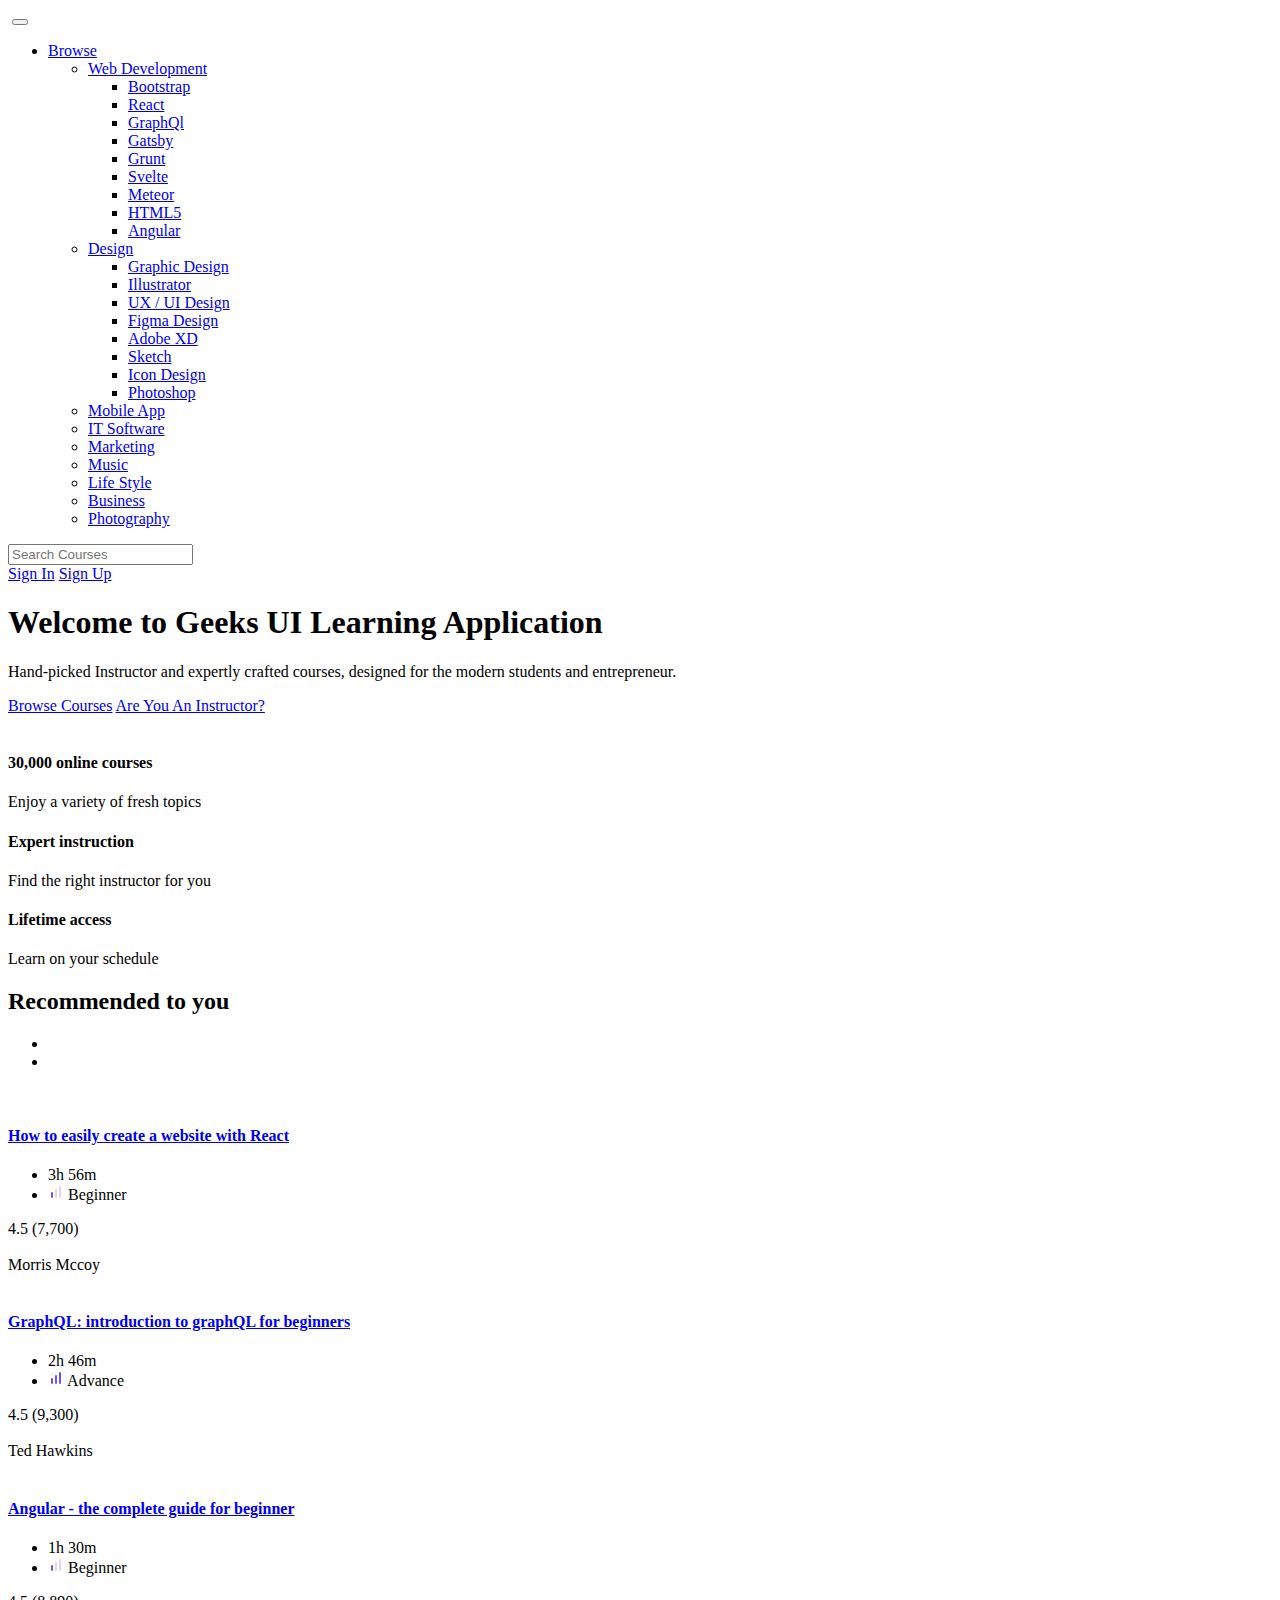
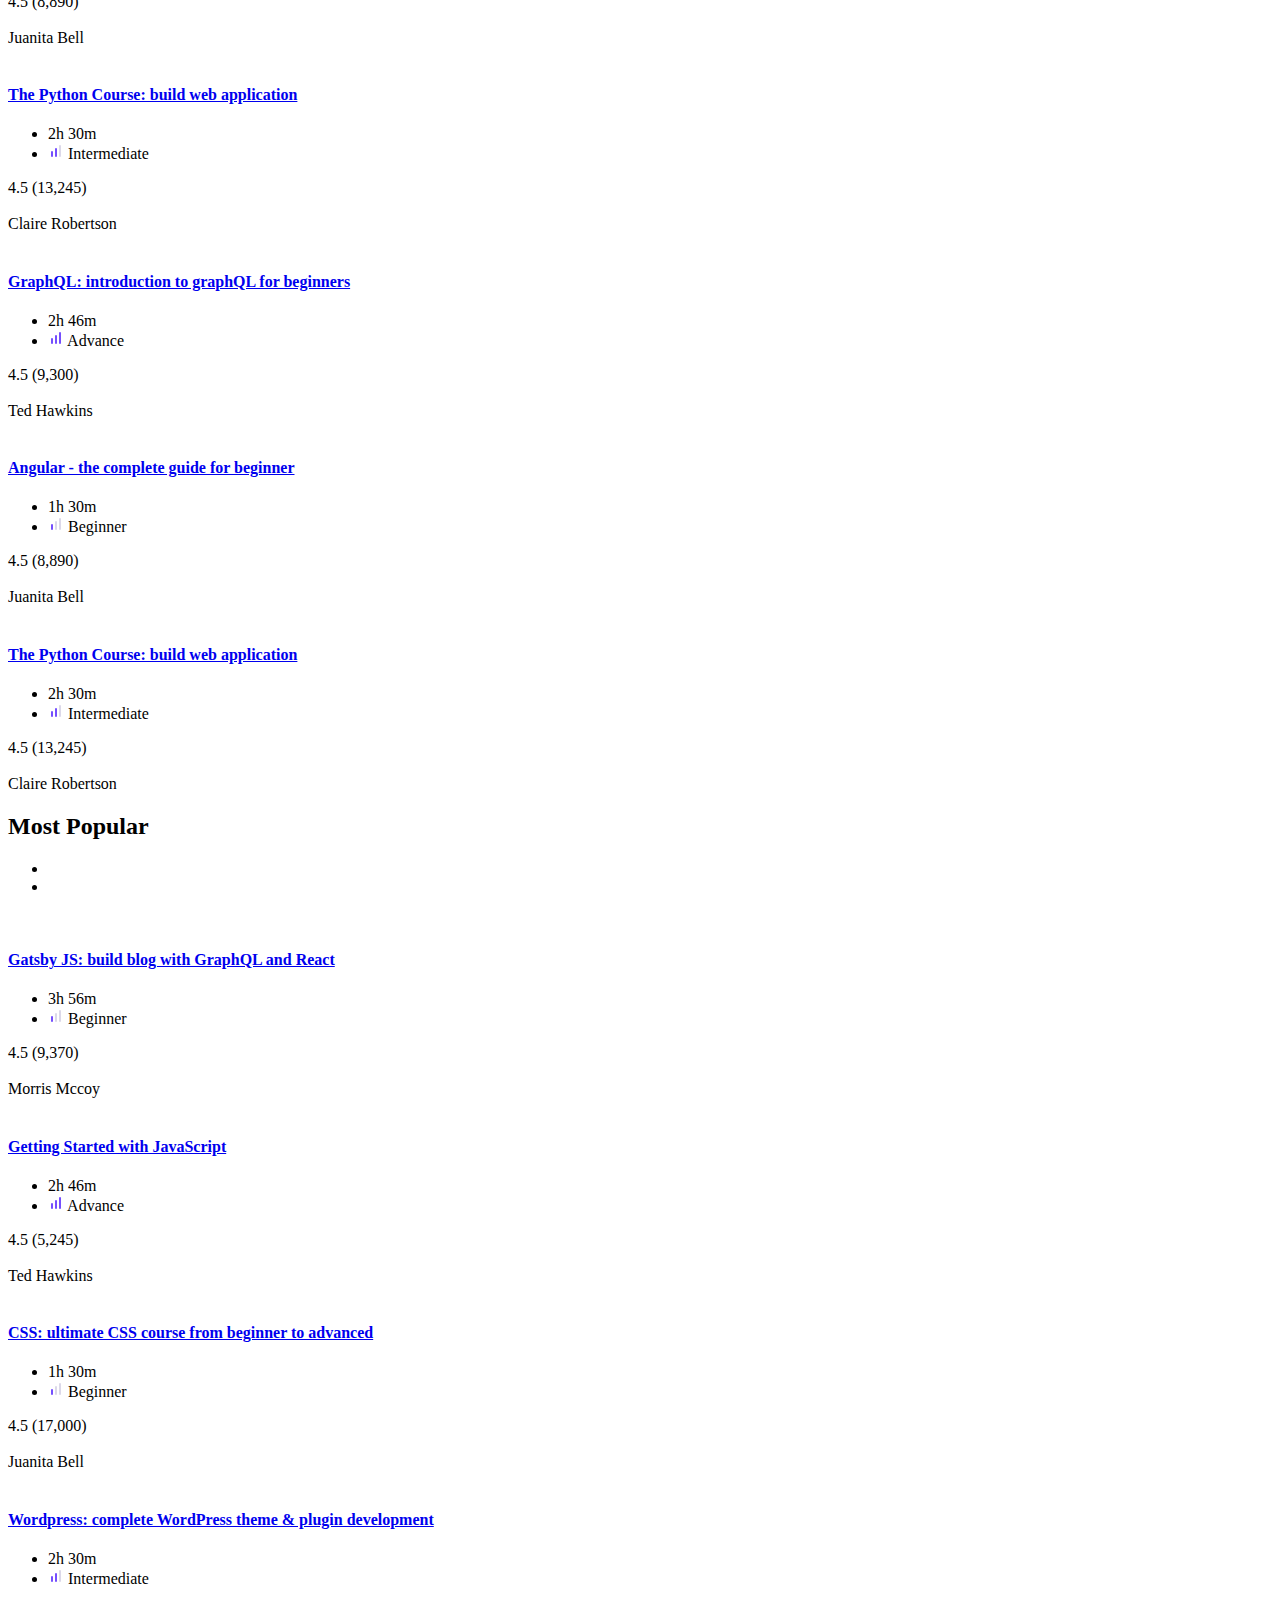
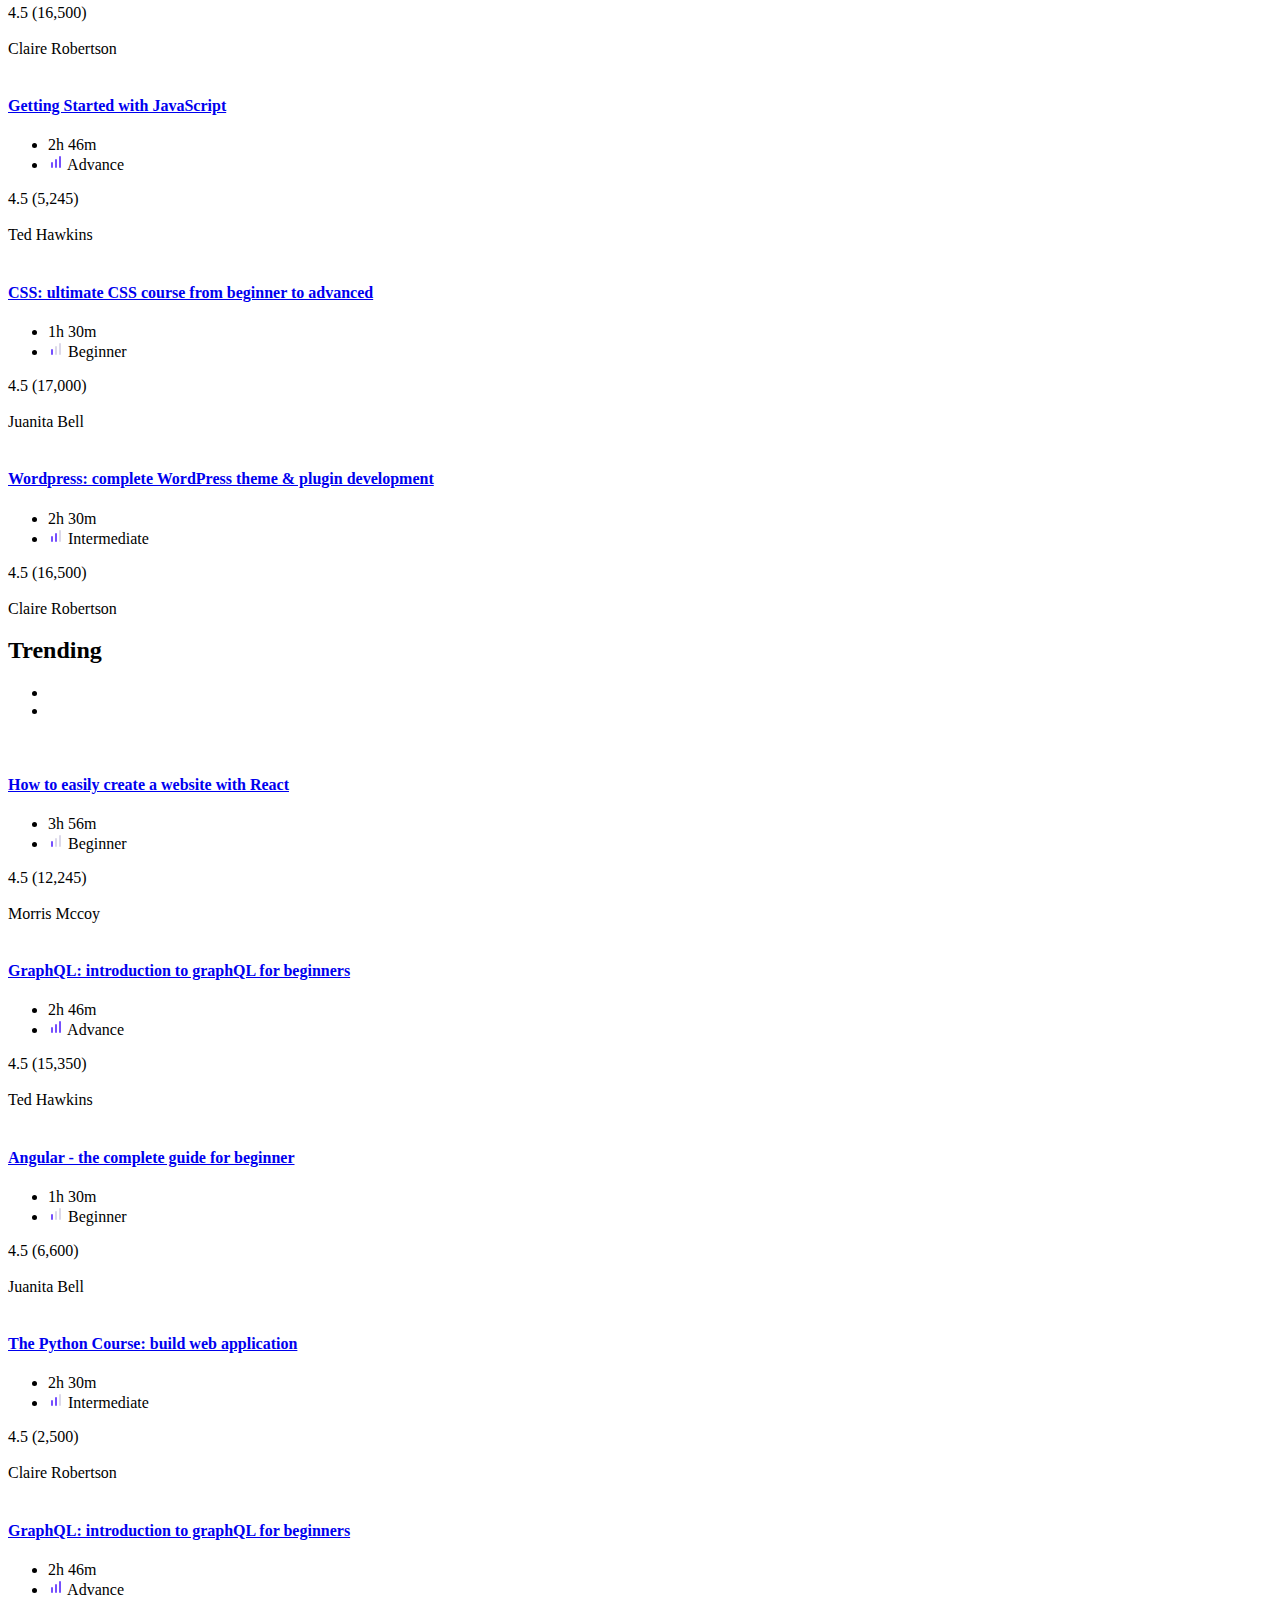
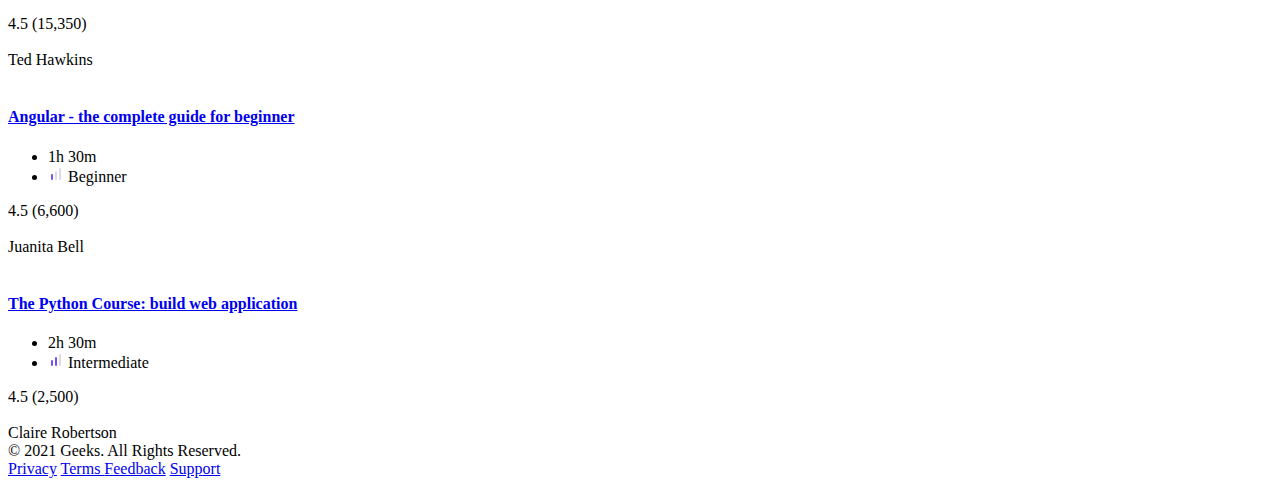
==== index.html @ 9f523c6f "Add files via upload" ====
<!DOCTYPE html>
<html lang="en">

<head>
  <!-- Required meta tags -->
<meta charset="utf-8">
<meta name="viewport" content="width=device-width, initial-scale=1, shrink-to-fit=no">


<!-- Favicon icon-->
<link rel="shortcut icon" type="image/x-icon" href="assets/images/favicon/favicon.ico">


<!-- Libs CSS -->
<link href="assets/fonts/feather/feather.css" rel="stylesheet" />
<link href="assets/libs/dragula/dist/dragula.min.css" rel="stylesheet" />
<link href="assets/libs/%40mdi/font/css/materialdesignicons.min.css" rel="stylesheet" />
<link href="assets/libs/prismjs/themes/prism.css" rel="stylesheet" />
<link href="assets/libs/dropzone/dist/dropzone.css" rel="stylesheet" />
<link href="assets/libs/magnific-popup/dist/magnific-popup.css" rel="stylesheet" />
<link href="assets/libs/bootstrap-select/dist/css/bootstrap-select.min.css" rel="stylesheet">
<link href="assets/libs/%40yaireo/tagify/dist/tagify.css" rel="stylesheet">
<link href="assets/libs/tiny-slider/dist/tiny-slider.css" rel="stylesheet">
<link href="assets/libs/tippy.js/dist/tippy.css" rel="stylesheet">


<!-- Theme CSS -->
<link rel="stylesheet" href="assets/css/theme.min.css">
  <title>Geeks Academy</title>
</head>

<body>
  <!-- Navbar -->
  
  <nav class="navbar navbar-expand-lg navbar-default">
    <div class="container-fluid px-0">
       <a class="navbar-brand" href="index.html"
        ><img src="assets/images/brand/logo/logo.svg" alt=""
        /></a>

       <!-- Button -->
       <button
        class="navbar-toggler collapsed"
        type="button"
        data-toggle="collapse"
        data-target="#navbar-default"
        aria-controls="navbar-default"
        aria-expanded="false"
        aria-label="Toggle navigation"
        >
       <span class="icon-bar top-bar mt-0"></span>
       <span class="icon-bar middle-bar"></span>
       <span class="icon-bar bottom-bar"></span>
       </button>
       <!-- Collapse -->
       <div class="collapse navbar-collapse" id="navbar-default">
        <ul class="navbar-nav">
         <li class="nav-item dropdown">
          <a
             class="nav-link dropdown-toggle"
             href="#!"
             id="navbarBrowse"
             data-toggle="dropdown"
             aria-haspopup="true"
             aria-expanded="false"
             data-display="static"
             >
          Browse
          </a>
          <ul
             class="dropdown-menu dropdown-menu-arrow"
             aria-labelledby="navbarBrowse"
             >
             <li class="dropdown-submenu dropright">
              <a
               class="dropdown-item dropdown-list-group-item dropdown-toggle"
               href="#!"
               >
              Web Development
              </a>
              <ul class="dropdown-menu">
               <li>
                <a
                   class="dropdown-item"
                   href="./course-category.html"
                   >
                Bootstrap</a
                   >
               </li>
               <li>
                <a
                   class="dropdown-item"
                   href="./course-category.html"
                   >
                React
                </a>
               </li>
               <li>
                <a
                   class="dropdown-item"
                   href="./course-category.html"
                   >
                GraphQl</a
                   >
               </li>
               <li>
                <a
                   class="dropdown-item"
                   href="./course-category.html"
                   >
                Gatsby</a
                   >
               </li>
               <li>
                <a
                   class="dropdown-item"
                   href="./course-category.html"
                   >
                Grunt</a
                   >
               </li>
               <li>
                <a
                   class="dropdown-item"
                   href="./course-category.html"
                   >
                Svelte</a
                   >
               </li>
               <li>
                <a
                   class="dropdown-item"
                   href="./course-category.html"
                   >
                Meteor</a
                   >
               </li>
               <li>
                <a
                   class="dropdown-item"
                   href="./course-category.html"
                   >
                HTML5</a
                   >
               </li>
               <li>
                <a
                   class="dropdown-item"
                   href="./course-category.html"
                   >
                Angular</a
                   >
               </li>
              </ul>
             </li>
             <li class="dropdown-submenu dropright">
              <a
               class="dropdown-item dropdown-list-group-item dropdown-toggle"
               href="#!"
               >
              Design
              </a>
              <ul class="dropdown-menu">
               <li>
                <a
                   class="dropdown-item"
                   href="./course-category.html"
                   >
                Graphic Design</a
                   >
               </li>
               <li>
                <a
                   class="dropdown-item"
                   href="./course-category.html"
                   >
                Illustrator
                </a>
               </li>
               <li>
                <a
                   class="dropdown-item"
                   href="./course-category.html"
                   >
                UX / UI Design</a
                   >
               </li>
               <li>
                <a
                   class="dropdown-item"
                   href="./course-category.html"
                   >
                Figma Design</a
                   >
               </li>
               <li>
                <a
                   class="dropdown-item"
                   href="./course-category.html"
                   >
                Adobe XD</a
                   >
               </li>
               <li>
                <a
                   class="dropdown-item"
                   href="./course-category.html"
                   >
                Sketch</a
                   >
               </li>
               <li>
                <a
                   class="dropdown-item"
                   href="./course-category.html"
                   >
                Icon Design</a
                   >
               </li>
               <li>
                <a
                   class="dropdown-item"
                   href="./course-category.html"
                   >
                Photoshop</a
                   >
               </li>
              </ul>
             </li>
             <li>
              <a
               href="./course-category.html"
               class="dropdown-item"
               >
              Mobile App
              </a>
             </li>
             <li>
              <a
               href="./course-category.html"
               class="dropdown-item"
               >
              IT Software
              </a>
             </li>
             <li>
              <a
               href="./course-category.html"
               class="dropdown-item"
               >
              Marketing
              </a>
             </li>
             <li>
              <a
               href="./course-category.html"
               class="dropdown-item"
               >
              Music
              </a>
             </li>
             <li>
              <a
               href="./course-category.html"
               class="dropdown-item"
               >
              Life Style
              </a>
             </li>
             <li>
              <a
               href="./course-category.html"
               class="dropdown-item"
               >
              Business
              </a>
             </li>
             <li>
              <a
               href="./course-category.html"
               class="dropdown-item"
               >
              Photography
              </a>
             </li>
          </ul>
         </li>
        
  
  
      
        </ul>
        <form class="mt-3 mt-lg-0 ml-lg-3 d-flex align-items-center">
         <span class="position-absolute pl-3 search-icon">
         <i class="fe fe-search"></i>
         </span>
         <input
          type="search"
          class="form-control pl-6"
          placeholder="Search Courses"
          />
        </form>
        <div class="ml-auto mt-3 mt-lg-0">
          <a href="sign-in.html" class="btn btn-white shadow-sm mr-1">Sign In</a>
          <a href="sign-up.html" class="btn btn-primary">Sign Up</a>
         </div>
         
        
       </div>
    </div>
   </nav>

  <!-- Page Content -->
  <div class="bg-primary">
    <div class="container">
      <!-- Hero Section -->
      <div class="row align-items-center no-gutters">
        <div class="col-xl-5 col-lg-6 col-md-12">
          <div class="py-5 py-lg-0">
            <h1 class="text-white display-4 font-weight-bold">Welcome to Geeks UI
              Learning Application
            </h1>
            <p class="text-white-50 mb-4 lead1">
              Hand-picked Instructor and expertly crafted courses, designed for the modern students and entrepreneur.
            </p>
            <a href="./course-category.html" class="btn btn-success">Browse Courses</a>
            <a href="./dashboard-instructor.html" class="btn btn-white">Are You An Instructor?</a>
          </div>
        </div>
        <div class=" col-xl-7 col-lg-6 col-md-12 text-lg-right text-center">
          <img src="assets/images/hero/hero-img.png" alt="" class="img-fluid" />
        </div>
      </div>
    </div>
  </div>
  <div class="bg-white py-4 shadow-sm">
    <div class="container">
      <div class="row align-items-center no-gutters">
        <!-- Features -->
        <div class="col-xl-4 col-lg-4 col-md-6 mb-lg-0 mb-4">
          <div class="d-flex align-items-center">
            <span
              class="icon-sahpe icon-lg bg-light-warning rounded-circle text-center text-dark-warning font-size-md "> <i
                class="fe fe-video"> </i></span>
            <div class="ml-3">
              <h4 class="mb-0 font-weight-semi-bold">30,000 online courses</h4>
              <p class="mb-0">Enjoy a variety of fresh topics</p>
            </div>
          </div>
        </div>
        <!-- Features -->
        <div class="col-xl-4 col-lg-4 col-md-6 mb-lg-0 mb-4">
          <div class="d-flex align-items-center">
            <span
              class="icon-sahpe icon-lg bg-light-warning rounded-circle text-center text-dark-warning font-size-md "> <i
                class="fe fe-users"> </i></span>
            <div class="ml-3">
              <h4 class="mb-0 font-weight-semi-bold">Expert instruction</h4>
              <p class="mb-0">Find the right instructor for you</p>
            </div>
          </div>
        </div>
        <!-- Features -->
        <div class="col-xl-4 col-lg-4 col-md-12">
          <div class="d-flex align-items-center">
            <span
              class="icon-sahpe icon-lg bg-light-warning rounded-circle text-center text-dark-warning font-size-md "> <i
                class="fe fe-clock"> </i></span>
            <div class="ml-3">
              <h4 class="mb-0 font-weight-semi-bold">Lifetime access</h4>
              <p class="mb-0">Learn on your schedule</p>
            </div>
          </div>
        </div>
      </div>
    </div>
  </div>
  <!-- Content -->
  <div class="pt-lg-12 pb-lg-3 pt-8 pb-6">
    <div class="container">
      <div class="row mb-4">
        <div class="col">
          <h2 class="mb-0">Recommended to you</h2>
        </div>
      </div>
      <div class="position-relative">
        <ul class="controls " id="sliderFirstControls" aria-label="Carousel Navigation" tabindex="0">
          <li class="prev" aria-controls="tns1" tabindex="-1" data-controls="prev">
              <i class="fe fe-chevron-left"></i>
          </li>
          <li class="next" aria-controls="tns1" tabindex="-1" data-controls="next" aria-disabled="true">
              <i class="fe fe-chevron-right"></i>
          </li>
      </ul>
        <div class="sliderFirst row">
          <div class="item col-md-4">
            <!-- Card -->
            <div class="card mb-4 card-hover">
              <a href="./course-single.html" class="card-img-top"><img src="assets/images/course/course-react.jpg" alt=""
                  class="rounded-top card-img-top"></a>
              <!-- Card Body -->
              <div class="card-body">
                <h4 class="mb-2 text-truncate-line-2 "><a href= "./course-single.html"  class="text-inherit">How to
                    easily create a website with React</a></h4>
                <!-- List -->
                <ul class="mb-3 list-inline">
                  <li class="list-inline-item"><i class="far fa-clock mr-1"></i>3h 56m</li>
                  <li class="list-inline-item">
                    <svg class="mr-1 mt-n1" width="16" height="16" viewBox="0 0 16 16" fill="none"
                      xmlns="http://www.w3.org/2000/svg">
                      <rect x="3" y="8" width="2" height="6" rx="1" fill="#754FFE" />
                      <rect x="7" y="5" width="2" height="9" rx="1" fill="#DBD8E9" />
                      <rect x="11" y="2" width="2" height="12" rx="1" fill="#DBD8E9" />
                    </svg>
                    Beginner
                  </li>
                </ul>
                <div class="lh-1">
                  <span>
                    <i class="mdi mdi-star text-warning mr-n1"></i>
                    <i class="mdi mdi-star text-warning mr-n1"></i>
                    <i class="mdi mdi-star text-warning mr-n1"></i>
                    <i class="mdi mdi-star text-warning mr-n1"></i>
                    <i class="mdi mdi-star text-warning"></i>
                  </span>
                  <span class="text-warning">4.5</span>
                  <span class="font-size-xs text-muted">(7,700)</span>
                </div>
              </div>
              <!-- Card Footer -->
              <div class="card-footer">
                <div class="row align-items-center no-gutters">
                  <div class="col-auto">
                    <img src="assets/images/avatar/avatar-1.jpg" class="rounded-circle avatar-xs" alt="">
                  </div>
                  <div class="col ml-2">
                    <span>Morris Mccoy</span>
                  </div>
                  <div class="col-auto">
                    <a href="#!" class="text-muted bookmark">
                      <i class="fe fe-bookmark  "></i>
                    </a>
                  </div>
                </div>
              </div>
            </div>
          </div>
          <div class="item col-md-4">
            <!-- Card -->
            <div class="card mb-4 card-hover">
              <a href="./course-single.html"  class="card-img-top"><img src="assets/images/course/course-graphql.jpg" alt=""
                  class="rounded-top card-img-top"></a>
              <!-- Card Body -->
              <div class="card-body">
                <h4 class="mb-2 text-truncate-line-2 "><a href="./course-single.html" class="text-inherit">GraphQL:
                    introduction to graphQL for beginners</a></h4>
                <!-- List -->
                <ul class="mb-3 list-inline">
                  <li class="list-inline-item"><i class="far fa-clock mr-1"></i>2h 46m</li>
                  <li class="list-inline-item">
                    <svg class="mr-1 mt-n1" width="16" height="16" viewBox="0 0 16 16" fill="none"
                      xmlns="http://www.w3.org/2000/svg">
                      <rect x="3" y="8" width="2" height="6" rx="1" fill="#754FFE" />
                      <rect x="7" y="5" width="2" height="9" rx="1" fill="#754FFE" />
                      <rect x="11" y="2" width="2" height="12" rx="1" fill="#754FFE" />
                    </svg>
                    Advance
                  </li>
                </ul>
                <div class="lh-1">
                  <span>
                    <i class="mdi mdi-star text-warning mr-n1"></i>
                    <i class="mdi mdi-star text-warning mr-n1"></i>
                    <i class="mdi mdi-star text-warning mr-n1"></i>
                    <i class="mdi mdi-star text-warning mr-n1"></i>
                    <i class="mdi mdi-star text-warning"></i>
                  </span>
                  <span class="text-warning">4.5</span>
                  <span class="font-size-xs text-muted">(9,300)</span>
                </div>
              </div>
              <!-- Card Footer -->
              <div class="card-footer">
                <div class="row align-items-center no-gutters">
                  <div class="col-auto">
                    <img src="assets/images/avatar/avatar-2.jpg" class="rounded-circle avatar-xs" alt="">
                  </div>
                  <div class="col ml-2">
                    <span>Ted Hawkins</span>
                  </div>
                  <div class="col-auto">
                    <a href="#!" class="text-muted bookmark">
                      <i class="fe fe-bookmark  "></i>
                    </a>
                  </div>
                </div>
              </div>
            </div>
          </div>
          <div class="item col-md-4">
            <!-- Card -->
            <div class="card mb-4 card-hover">
              <a href="./course-single.html" class="card-img-top"><img src="assets/images/course/course-angular.jpg" alt=""
                  class="card-img-top rounded-top"></a>
              <!-- Card Body -->
              <div class="card-body">
                <h4 class="mb-2 text-truncate-line-2 "><a href="./course-single.html" class="text-inherit">Angular -
                    the complete guide for beginner</a></h4>
                <!-- List -->
                <ul class="mb-3 list-inline">
                  <li class="list-inline-item"><i class="far fa-clock mr-1"></i>1h 30m</li>
                  <li class="list-inline-item">
                    <svg class="mr-1 mt-n1" width="16" height="16" viewBox="0 0 16 16" fill="none"
                      xmlns="http://www.w3.org/2000/svg">
                      <rect x="3" y="8" width="2" height="6" rx="1" fill="#754FFE" />
                      <rect x="7" y="5" width="2" height="9" rx="1" fill="#DBD8E9" />
                      <rect x="11" y="2" width="2" height="12" rx="1" fill="#DBD8E9" />
                    </svg>
                    Beginner
                  </li>
                </ul>
                <div class="lh-1">
                  <span>
                    <i class="mdi mdi-star text-warning mr-n1"></i>
                    <i class="mdi mdi-star text-warning mr-n1"></i>
                    <i class="mdi mdi-star text-warning mr-n1"></i>
                    <i class="mdi mdi-star text-warning mr-n1"></i>
                    <i class="mdi mdi-star text-warning"></i>
                  </span>
                  <span class="text-warning">4.5</span>
                  <span class="font-size-xs text-muted">(8,890)</span>
                </div>
              </div>
              <!-- Card Footer -->
              <div class="card-footer">
                <div class="row align-items-center no-gutters">
                  <div class="col-auto">
                    <img src="assets/images/avatar/avatar-3.jpg" class="rounded-circle avatar-xs" alt="">
                  </div>
                  <div class="col ml-2">
                    <span>Juanita Bell</span>
                  </div>
                  <div class="col-auto">
                    <a href="#!" class="text-muted bookmark">
                      <i class="fe fe-bookmark  "></i>
                    </a>
                  </div>
                </div>
              </div>
            </div>
          </div>
          <div class="item col-md-4">
            <!-- Card -->
            <div class="card mb-4 card-hover">
              <a href="./course-single.html" class="card-img-top"><img src="assets/images/course/course-python.jpg" alt=""
                  class="card-img-top rounded-top"></a>
              <!-- Card Body -->
              <div class="card-body">
                <h4 class="mb-2 text-truncate-line-2 "><a href="./course-single.html" class="text-inherit">The
                    Python
                    Course: build web application</a></h4>
                <!-- List -->
                <ul class="mb-3 list-inline">
                  <li class="list-inline-item"><i class="far fa-clock mr-1"></i>2h 30m</li>
                  <li class="list-inline-item">
                    <svg class="mr-1 mt-n1" width="16" height="16" viewBox="0 0 16 16" fill="none"
                      xmlns="http://www.w3.org/2000/svg">
                      <rect x="3" y="8" width="2" height="6" rx="1" fill="#754FFE" />
                      <rect x="7" y="5" width="2" height="9" rx="1" fill="#754FFE" />
                      <rect x="11" y="2" width="2" height="12" rx="1" fill="#DBD8E9" />
                    </svg>
                    Intermediate
                  </li>
                </ul>
                <div class="lh-1">
                  <span>
                    <i class="mdi mdi-star text-warning mr-n1"></i>
                    <i class="mdi mdi-star text-warning mr-n1"></i>
                    <i class="mdi mdi-star text-warning mr-n1"></i>
                    <i class="mdi mdi-star text-warning mr-n1"></i>
                    <i class="mdi mdi-star text-warning"></i>
                  </span>
                  <span class="text-warning">4.5</span>
                  <span class="font-size-xs text-muted">(13,245)</span>
                </div>
              </div>
              <!-- Card Footer -->
              <div class="card-footer">
                <div class="row align-items-center no-gutters">
                  <div class="col-auto">
                    <img src="assets/images/avatar/avatar-4.jpg" class="rounded-circle avatar-xs" alt="">
                  </div>
                  <div class="col ml-2">
                    <span>Claire Robertson</span>
                  </div>
                  <div class="col-auto">
                    <a href="#!" class="text-muted bookmark">
                      <i class="fe fe-bookmark  "></i>
                    </a>
                  </div>
                </div>
              </div>
            </div>
          </div>
          <div class="item col-md-4">
            <!-- Card -->
            <div class="card mb-4 card-hover">
              <a href="./course-single.html" class="card-img-top"><img src="assets/images/course/course-graphql.jpg" alt=""
                  class="rounded-top card-img-top"></a>
              <!-- Card Body -->
              <div class="card-body">
                <h4 class="mb-2 text-truncate-line-2 "><a href="./course-single.html" class="text-inherit">GraphQL:
                    introduction to graphQL for beginners</a></h4>
                <!-- List -->
                <ul class="mb-3 list-inline">
                  <li class="list-inline-item"><i class="far fa-clock mr-1"></i>2h 46m</li>
                  <li class="list-inline-item">
                    <svg class="mr-1 mt-n1" width="16" height="16" viewBox="0 0 16 16" fill="none"
                      xmlns="http://www.w3.org/2000/svg">
                      <rect x="3" y="8" width="2" height="6" rx="1" fill="#754FFE" />
                      <rect x="7" y="5" width="2" height="9" rx="1" fill="#754FFE" />
                      <rect x="11" y="2" width="2" height="12" rx="1" fill="#754FFE" />
                    </svg>
                    Advance
                  </li>
                </ul>
                <div class="lh-1">
                  <span>
                    <i class="mdi mdi-star text-warning mr-n1"></i>
                    <i class="mdi mdi-star text-warning mr-n1"></i>
                    <i class="mdi mdi-star text-warning mr-n1"></i>
                    <i class="mdi mdi-star text-warning mr-n1"></i>
                    <i class="mdi mdi-star text-warning"></i>
                  </span>
                  <span class="text-warning">4.5</span>
                  <span class="font-size-xs text-muted">(9,300)</span>
                </div>
              </div>
              <!-- Card Footer -->
              <div class="card-footer">
                <div class="row align-items-center no-gutters">
                  <div class="col-auto">
                    <img src="assets/images/avatar/avatar-2.jpg" class="rounded-circle avatar-xs" alt="">
                  </div>
                  <div class="col ml-2">
                    <span>Ted Hawkins</span>
                  </div>
                  <div class="col-auto">
                    <a href="#!" class="text-muted bookmark">
                      <i class="fe fe-bookmark  "></i>
                    </a>
                  </div>
                </div>
              </div>
            </div>
          </div>
          <div class="item col-md-4">
            <!-- Card -->
            <div class="card  mb-4 card-hover">
              <a href="./course-single.html" class="card-img-top"><img src="assets/images/course/course-angular.jpg" alt=""
                  class="card-img-top rounded-top"></a>
              <!-- Card Body -->
              <div class="card-body">
                <h4 class="mb-2 text-truncate-line-2 "><a href="./course-single.html" class="text-inherit">Angular -
                    the complete guide for beginner</a></h4>
                <!-- List -->
                <ul class="mb-3 list-inline">
                  <li class="list-inline-item"><i class="far fa-clock mr-1"></i>1h 30m</li>
                  <li class="list-inline-item">
                    <svg class="mr-1 mt-n1" width="16" height="16" viewBox="0 0 16 16" fill="none"
                      xmlns="http://www.w3.org/2000/svg">
                      <rect x="3" y="8" width="2" height="6" rx="1" fill="#754FFE" />
                      <rect x="7" y="5" width="2" height="9" rx="1" fill="#DBD8E9" />
                      <rect x="11" y="2" width="2" height="12" rx="1" fill="#DBD8E9" />
                    </svg>
                    Beginner
                  </li>
                </ul>
                <div class="lh-1">
                  <span>
                    <i class="mdi mdi-star text-warning mr-n1"></i>
                    <i class="mdi mdi-star text-warning mr-n1"></i>
                    <i class="mdi mdi-star text-warning mr-n1"></i>
                    <i class="mdi mdi-star text-warning mr-n1"></i>
                    <i class="mdi mdi-star text-warning"></i>
                  </span>
                  <span class="text-warning">4.5</span>
                  <span class="font-size-xs text-muted">(8,890)</span>
                </div>
              </div>
              <!-- Card Footer -->
              <div class="card-footer">
                <div class="row align-items-center no-gutters">
                  <div class="col-auto">
                    <img src="assets/images/avatar/avatar-3.jpg" class="rounded-circle avatar-xs" alt="">
                  </div>
                  <div class="col ml-2">
                    <span>Juanita Bell</span>
                  </div>
                  <div class="col-auto">
                    <a href="#!" class="text-muted bookmark">
                      <i class="fe fe-bookmark  "></i>
                    </a>
                  </div>
                </div>
              </div>
            </div>
          </div>
          <div class="item col-md-4">
            <!-- Card -->
            <div class="card  mb-4 card-hover">
              <a href="./course-single.html" class="card-img-top"><img src="assets/images/course/course-python.jpg" alt=""
                  class="card-img-top rounded-top"></a>
              <!-- Card Body -->
              <div class="card-body">
                <h4 class="mb-2 text-truncate-line-2 "><a href="./course-single.html" class="text-inherit">The
                    Python
                    Course: build web application</a></h4>
                <!-- List -->
                <ul class="mb-3 list-inline">
                  <li class="list-inline-item"><i class="far fa-clock mr-1"></i>2h 30m</li>
                  <li class="list-inline-item">
                    <svg class="mr-1 mt-n1" width="16" height="16" viewBox="0 0 16 16" fill="none"
                      xmlns="http://www.w3.org/2000/svg">
                      <rect x="3" y="8" width="2" height="6" rx="1" fill="#754FFE" />
                      <rect x="7" y="5" width="2" height="9" rx="1" fill="#754FFE" />
                      <rect x="11" y="2" width="2" height="12" rx="1" fill="#DBD8E9" />
                    </svg>
                    Intermediate
                  </li>
                </ul>
                <div class="lh-1">
                  <span>
                    <i class="mdi mdi-star text-warning mr-n1"></i>
                    <i class="mdi mdi-star text-warning mr-n1"></i>
                    <i class="mdi mdi-star text-warning mr-n1"></i>
                    <i class="mdi mdi-star text-warning mr-n1"></i>
                    <i class="mdi mdi-star text-warning"></i>
                  </span>
                  <span class="text-warning">4.5</span>
                  <span class="font-size-xs text-muted">(13,245)</span>
                </div>
              </div>
              <!-- Card Footer -->
              <div class="card-footer">
                <div class="row align-items-center no-gutters">
                  <div class="col-auto">
                    <img src="assets/images/avatar/avatar-4.jpg" class="rounded-circle avatar-xs" alt="">
                  </div>
                  <div class="col ml-2">
                    <span>Claire Robertson</span>
                  </div>
                  <div class="col-auto">
                    <a href="#!" class="text-muted bookmark">
                      <i class="fe fe-bookmark  "></i>
                    </a>
                  </div>
                </div>
              </div>
            </div>
          </div>
        </div>
      </div>
    </div>
  </div>
  <div class="pb-lg-3 pt-lg-3">
    <div class="container">
      <div class="row mb-4">
        <div class="col">
          <h2 class="mb-0">Most Popular</h2>
        </div>
      </div>
      <div class="position-relative">
        <ul class="controls " id="sliderSecondControls">
          <li class="prev">
                  <i class="fe fe-chevron-left"></i>
                </li>
                <li class="next">
                  <i class="fe fe-chevron-right"></i>
                </li>
        </ul>
        <div class="sliderSecond row">
          <div class="item col-md-4">
            <!-- Card -->
            <div class="card  mb-4 card-hover">
              <a href="./course-single.html" class="card-img-top"><img src="assets/images/course/course-gatsby.jpg" alt=""
                  class="card-img-top rounded-top"></a>
              <!-- Card Body -->
              <div class="card-body">
                <h4 class="mb-2 text-truncate-line-2 "><a href="./course-single.html" class="text-inherit">Gatsby
                    JS:
                    build blog with GraphQL and React</a></h4>
                <!-- List -->
                <ul class="mb-3 list-inline">
                  <li class="list-inline-item"><i class="far fa-clock mr-1"></i>3h 56m</li>
                  <li class="list-inline-item">
                    <svg class="mr-1 mt-n1" width="16" height="16" viewBox="0 0 16 16" fill="none"
                      xmlns="http://www.w3.org/2000/svg">
                      <rect x="3" y="8" width="2" height="6" rx="1" fill="#754FFE" />
                      <rect x="7" y="5" width="2" height="9" rx="1" fill="#DBD8E9" />
                      <rect x="11" y="2" width="2" height="12" rx="1" fill="#DBD8E9" />
                    </svg>
                    Beginner
                  </li>
                </ul>
                <div class="lh-1">
                  <span>
                    <i class="mdi mdi-star text-warning mr-n1"></i>
                    <i class="mdi mdi-star text-warning mr-n1"></i>
                    <i class="mdi mdi-star text-warning mr-n1"></i>
                    <i class="mdi mdi-star text-warning mr-n1"></i>
                    <i class="mdi mdi-star text-warning"></i>
                  </span>
                  <span class="text-warning">4.5</span>
                  <span class="font-size-xs text-muted">(9,370)</span>
                </div>
              </div>
              <!-- Card Footer -->
              <div class="card-footer">
                <div class="row align-items-center no-gutters">
                  <div class="col-auto">
                    <img src="assets/images/avatar/avatar-5.jpg" class="rounded-circle avatar-xs" alt="">
                  </div>
                  <div class="col ml-2">
                    <span>Morris Mccoy</span>
                  </div>
                  <div class="col-auto">
                    <a href="#!" class="text-muted bookmark">
                      <i class="fe fe-bookmark  "></i>
                    </a>
                  </div>
                </div>
              </div>
            </div>
          </div>
          <div class="item col-md-4">
            <!-- Card -->
            <div class="card  mb-4 card-hover">
              <a href="./course-single.html" class="card-img-top"><img src="assets/images/course/course-javascript.jpg"
                  alt="" class="card-img-top rounded-top"></a>
              <!-- Card Body -->
              <div class="card-body">
                <h4 class="mb-2 text-truncate-line-2 "><a href="./course-single.html" class="text-inherit">Getting
                    Started with JavaScript</a></h4>
                <!-- List -->
                <ul class="mb-3 list-inline">
                  <li class="list-inline-item"><i class="far fa-clock mr-1"></i>2h 46m</li>
                  <li class="list-inline-item">
                    <svg class="mr-1 mt-n1" width="16" height="16" viewBox="0 0 16 16" fill="none"
                      xmlns="http://www.w3.org/2000/svg">
                      <rect x="3" y="8" width="2" height="6" rx="1" fill="#754FFE" />
                      <rect x="7" y="5" width="2" height="9" rx="1" fill="#754FFE" />
                      <rect x="11" y="2" width="2" height="12" rx="1" fill="#754FFE" />
                    </svg>
                    Advance
                  </li>
                </ul>
                <div class="lh-1">
                  <span>
                    <i class="mdi mdi-star text-warning mr-n1"></i>
                    <i class="mdi mdi-star text-warning mr-n1"></i>
                    <i class="mdi mdi-star text-warning mr-n1"></i>
                    <i class="mdi mdi-star text-warning mr-n1"></i>
                    <i class="mdi mdi-star text-warning"></i>
                  </span>
                  <span class="text-warning">4.5</span>
                  <span class="font-size-xs text-muted">(5,245)</span>
                </div>
              </div>
              <!-- Card Footer -->
              <div class="card-footer">
                <div class="row align-items-center no-gutters">
                  <div class="col-auto">
                    <img src="assets/images/avatar/avatar-6.jpg" class="rounded-circle avatar-xs" alt="">
                  </div>
                  <div class="col ml-2">
                    <span>Ted Hawkins</span>
                  </div>
                  <div class="col-auto">
                    <a href="#!" class="text-muted bookmark">
                      <i class="fe fe-bookmark  "></i>
                    </a>
                  </div>
                </div>
              </div>
            </div>
          </div>
          <div class="item col-md-4">
            <!-- Card -->
            <div class="card  mb-4 card-hover">
              <a href="./course-single.html" class="card-img-top"><img src="assets/images/course/course-css.jpg" alt=""
                  class="card-img-top rounded-top"></a>
              <!-- Card Body -->
              <div class="card-body">
                <h4 class="mb-2 text-truncate-line-2 "><a href="./course-single.html" class="text-inherit">CSS:
                    ultimate CSS course from beginner to advanced</a></h4>
                <!-- List -->
                <ul class="mb-3 list-inline">
                  <li class="list-inline-item"><i class="far fa-clock mr-1"></i>1h 30m</li>
                  <li class="list-inline-item">
                    <svg class="mr-1 mt-n1" width="16" height="16" viewBox="0 0 16 16" fill="none"
                      xmlns="http://www.w3.org/2000/svg">
                      <rect x="3" y="8" width="2" height="6" rx="1" fill="#754FFE" />
                      <rect x="7" y="5" width="2" height="9" rx="1" fill="#DBD8E9" />
                      <rect x="11" y="2" width="2" height="12" rx="1" fill="#DBD8E9" />
                    </svg>
                    Beginner
                  </li>
                </ul>
                <div class="lh-1">
                  <span>
                    <i class="mdi mdi-star text-warning mr-n1"></i>
                    <i class="mdi mdi-star text-warning mr-n1"></i>
                    <i class="mdi mdi-star text-warning mr-n1"></i>
                    <i class="mdi mdi-star text-warning mr-n1"></i>
                    <i class="mdi mdi-star text-warning"></i>
                  </span>
                  <span class="text-warning">4.5</span>
                  <span class="font-size-xs text-muted">(17,000)</span>
                </div>
              </div>
              <!-- Card Footer -->
              <div class="card-footer">
                <div class="row align-items-center no-gutters">
                  <div class="col-auto">
                    <img src="assets/images/avatar/avatar-7.jpg" class="rounded-circle avatar-xs" alt="">
                  </div>
                  <div class="col ml-2">
                    <span>Juanita Bell</span>
                  </div>
                  <div class="col-auto">
                    <a href="#!" class="text-muted bookmark">
                      <i class="fe fe-bookmark  "></i>
                    </a>
                  </div>
                </div>
              </div>
            </div>
          </div>
          <div class="item col-md-4">
            <!-- Card -->
            <div class="card  mb-4 card-hover">
              <a href="./course-single.html" class="card-img-top"><img src="assets/images/course/course-wordpress.jpg"
                  alt="" class="card-img-top rounded-top"></a>
              <!-- Card Body -->
              <div class="card-body">
                <h4 class="mb-2 text-truncate-line-2 "><a href="./course-single.html"
                    class="text-inherit">Wordpress:
                    complete WordPress theme & plugin development</a></h4>
                <!-- List -->
                <ul class="mb-3 list-inline">
                  <li class="list-inline-item"><i class="far fa-clock mr-1"></i>2h 30m</li>
                  <li class="list-inline-item">
                    <svg class="mr-1 mt-n1" width="16" height="16" viewBox="0 0 16 16" fill="none"
                      xmlns="http://www.w3.org/2000/svg">
                      <rect x="3" y="8" width="2" height="6" rx="1" fill="#754FFE" />
                      <rect x="7" y="5" width="2" height="9" rx="1" fill="#754FFE" />
                      <rect x="11" y="2" width="2" height="12" rx="1" fill="#DBD8E9" />
                    </svg>
                    Intermediate
                  </li>
                </ul>
                <div class="lh-1">
                  <span>
                    <i class="mdi mdi-star text-warning mr-n1"></i>
                    <i class="mdi mdi-star text-warning mr-n1"></i>
                    <i class="mdi mdi-star text-warning mr-n1"></i>
                    <i class="mdi mdi-star text-warning mr-n1"></i>
                    <i class="mdi mdi-star text-warning"></i>
                  </span>
                  <span class="text-warning">4.5</span>
                  <span class="font-size-xs text-muted">(16,500)</span>
                </div>
              </div>
              <!-- Card Footer -->
              <div class="card-footer">
                <div class="row align-items-center no-gutters">
                  <div class="col-auto">
                    <img src="assets/images/avatar/avatar-8.jpg" class="rounded-circle avatar-xs" alt="">
                  </div>
                  <div class="col ml-2">
                    <span>Claire Robertson</span>
                  </div>
                  <div class="col-auto">
                    <a href="#!" class="text-muted bookmark">
                      <i class="fe fe-bookmark  "></i>
                    </a>
                  </div>
                </div>
              </div>
            </div>
          </div>
          <div class="item col-md-4">
            <!-- Card -->
            <div class="card  mb-4 card-hover">
              <a href="./course-single.html" class="card-img-top"><img src="assets/images/course/course-javascript.jpg"
                  alt="" class="card-img-top rounded-top"></a>
              <!-- Card Body -->
              <div class="card-body">
                <h4 class="mb-2 text-truncate-line-2 "><a href="./course-single.html" class="text-inherit">Getting
                    Started with JavaScript</a></h4>
                <!-- List -->
                <ul class="mb-3 list-inline">
                  <li class="list-inline-item"><i class="far fa-clock mr-1"></i>2h 46m</li>
                  <li class="list-inline-item">
                    <svg class="mr-1 mt-n1" width="16" height="16" viewBox="0 0 16 16" fill="none"
                      xmlns="http://www.w3.org/2000/svg">
                      <rect x="3" y="8" width="2" height="6" rx="1" fill="#754FFE" />
                      <rect x="7" y="5" width="2" height="9" rx="1" fill="#754FFE" />
                      <rect x="11" y="2" width="2" height="12" rx="1" fill="#754FFE" />
                    </svg>
                    Advance
                  </li>
                </ul>
                <div class="lh-1">
                  <span>
                    <i class="mdi mdi-star text-warning mr-n1"></i>
                    <i class="mdi mdi-star text-warning mr-n1"></i>
                    <i class="mdi mdi-star text-warning mr-n1"></i>
                    <i class="mdi mdi-star text-warning mr-n1"></i>
                    <i class="mdi mdi-star text-warning"></i>
                  </span>
                  <span class="text-warning">4.5</span>
                  <span class="font-size-xs text-muted">(5,245)</span>
                </div>
              </div>
              <!-- Card Footer -->
              <div class="card-footer">
                <div class="row align-items-center no-gutters">
                  <div class="col-auto">
                    <img src="assets/images/avatar/avatar-6.jpg" class="rounded-circle avatar-xs" alt="">
                  </div>
                  <div class="col ml-2">
                    <span>Ted Hawkins</span>
                  </div>
                  <div class="col-auto">
                    <a href="#!" class="text-muted bookmark">
                      <i class="fe fe-bookmark  "></i>
                    </a>
                  </div>
                </div>
              </div>
            </div>
          </div>
          <div class="item col-md-4">
            <!-- Card -->
            <div class="card  mb-4 card-hover">
              <a href="./course-single.html" class="card-img-top"><img src="assets/images/course/course-css.jpg" alt=""
                  class="card-img-top rounded-top"></a>
              <!-- Card Body -->
              <div class="card-body">
                <h4 class="mb-2 text-truncate-line-2 "><a href="./course-single.html" class="text-inherit">CSS:
                    ultimate CSS course from beginner to advanced</a></h4>
                <!-- List -->
                <ul class="mb-3 list-inline">
                  <li class="list-inline-item"><i class="far fa-clock mr-1"></i>1h 30m</li>
                  <li class="list-inline-item">
                    <svg class="mr-1 mt-n1" width="16" height="16" viewBox="0 0 16 16" fill="none"
                      xmlns="http://www.w3.org/2000/svg">
                      <rect x="3" y="8" width="2" height="6" rx="1" fill="#754FFE" />
                      <rect x="7" y="5" width="2" height="9" rx="1" fill="#DBD8E9" />
                      <rect x="11" y="2" width="2" height="12" rx="1" fill="#DBD8E9" />
                    </svg>
                    Beginner
                  </li>
                </ul>
                <div class="lh-1">
                  <span>
                    <i class="mdi mdi-star text-warning mr-n1"></i>
                    <i class="mdi mdi-star text-warning mr-n1"></i>
                    <i class="mdi mdi-star text-warning mr-n1"></i>
                    <i class="mdi mdi-star text-warning mr-n1"></i>
                    <i class="mdi mdi-star text-warning"></i>
                  </span>
                  <span class="text-warning">4.5</span>
                  <span class="font-size-xs text-muted">(17,000)</span>
                </div>
              </div>
              <!-- Card Footer -->
              <div class="card-footer">
                <div class="row align-items-center no-gutters">
                  <div class="col-auto">
                    <img src="assets/images/avatar/avatar-7.jpg" class="rounded-circle avatar-xs" alt="">
                  </div>
                  <div class="col ml-2">
                    <span>Juanita Bell</span>
                  </div>
                  <div class="col-auto">
                    <a href="#!" class="text-muted bookmark">
                      <i class="fe fe-bookmark  "></i>
                    </a>
                  </div>
                </div>
              </div>
            </div>
          </div>
          <div class="item col-md-4">
            <!-- Card -->
            <div class="card  mb-4 card-hover">
              <a href="./course-single.html" class="card-img-top"><img src="assets/images/course/course-wordpress.jpg"
                  alt="" class="card-img-top rounded-top"></a>
              <!-- Card Body -->
              <div class="card-body">
                <h4 class="mb-2 text-truncate-line-2 "><a href="./course-single.html"
                    class="text-inherit">Wordpress:
                    complete WordPress theme & plugin development</a></h4>
                <!-- List -->
                <ul class="mb-3 list-inline">
                  <li class="list-inline-item"><i class="far fa-clock mr-1"></i>2h 30m</li>
                  <li class="list-inline-item">
                    <svg class="mr-1 mt-n1" width="16" height="16" viewBox="0 0 16 16" fill="none"
                      xmlns="http://www.w3.org/2000/svg">
                      <rect x="3" y="8" width="2" height="6" rx="1" fill="#754FFE" />
                      <rect x="7" y="5" width="2" height="9" rx="1" fill="#754FFE" />
                      <rect x="11" y="2" width="2" height="12" rx="1" fill="#DBD8E9" />
                    </svg>
                    Intermediate
                  </li>
                </ul>
                <div class="lh-1">
                  <span>
                    <i class="mdi mdi-star text-warning mr-n1"></i>
                    <i class="mdi mdi-star text-warning mr-n1"></i>
                    <i class="mdi mdi-star text-warning mr-n1"></i>
                    <i class="mdi mdi-star text-warning mr-n1"></i>
                    <i class="mdi mdi-star text-warning"></i>
                  </span>
                  <span class="text-warning">4.5</span>
                  <span class="font-size-xs text-muted">(16,500)</span>
                </div>
              </div>
              <!-- Card Footer -->
              <div class="card-footer">
                <div class="row align-items-center no-gutters">
                  <div class="col-auto">
                    <img src="assets/images/avatar/avatar-8.jpg" class="rounded-circle avatar-xs" alt="">
                  </div>
                  <div class="col ml-2">
                    <span>Claire Robertson</span>
                  </div>
                  <div class="col-auto">
                    <a href="#!" class="text-muted bookmark">
                      <i class="fe fe-bookmark  "></i>
                    </a>
                  </div>
                </div>
              </div>
            </div>
          </div>
        </div>
      </div>
    </div>
  </div>
  <div class="pb-lg-8 pt-lg-3 py-6">
    <div class="container">
      <div class="row mb-4">
        <div class="col">
          <h2 class="mb-0">Trending</h2>
        </div>

      </div>
      <div class="position-relative">
        <ul class="controls" id="sliderThirdControls">
          <li class="prev">
                  <i class="fe fe-chevron-left"></i>
                </li>
                <li class="next">
                  <i class="fe fe-chevron-right"></i>
                </li>
        </ul>
        <div class="sliderThird row">
          <div class="item col-md-4">
            <!-- Card -->
            <div class="card  mb-4 card-hover">
              <a href="./course-single.html" class="card-img-top"><img src="assets/images/course/course-react.jpg" alt=""
                  class="card-img-top rounded-top">
              </a>
              <!-- Card Body -->
              <div class="card-body">
                <h4 class="mb-2 text-truncate-line-2"><a href="./course-single.html" class="text-inherit">How to
                    easily create a website with React</a></h4>
                <!-- List -->
                <ul class="mb-3 list-inline">
                  <li class="list-inline-item"><i class="far fa-clock mr-1"></i>3h 56m</li>
                  <li class="list-inline-item">
                    <svg class="mr-1 mt-n1" width="16" height="16" viewBox="0 0 16 16" fill="none"
                      xmlns="http://www.w3.org/2000/svg">
                      <rect x="3" y="8" width="2" height="6" rx="1" fill="#754FFE" />
                      <rect x="7" y="5" width="2" height="9" rx="1" fill="#DBD8E9" />
                      <rect x="11" y="2" width="2" height="12" rx="1" fill="#DBD8E9" />
                    </svg>
                    Beginner
                  </li>
                </ul>
                <div class="lh-1">
                  <span>
                    <i class="mdi mdi-star text-warning mr-n1"></i>
                    <i class="mdi mdi-star text-warning mr-n1"></i>
                    <i class="mdi mdi-star text-warning mr-n1"></i>
                    <i class="mdi mdi-star text-warning mr-n1"></i>
                    <i class="mdi mdi-star text-warning"></i>
                  </span>
                  <span class="text-warning">4.5</span>
                  <span class="font-size-xs text-muted">(12,245)</span>
                </div>
              </div>
              <!-- Card Footer -->
              <div class="card-footer">
                <div class="row align-items-center no-gutters">
                  <div class="col-auto">
                    <img src="assets/images/avatar/avatar-9.jpg" class="rounded-circle avatar-xs" alt="">
                  </div>
                  <div class="col ml-2">
                    <span>Morris Mccoy</span>
                  </div>
                  <div class="col-auto">
                    <a href="#!" class="text-muted bookmark">
                      <i class="fe fe-bookmark  "></i>
                    </a>
                  </div>
                </div>
              </div>
            </div>
          </div>
          <div class="item col-md-4">
            <!-- Card -->
            <div class="card  mb-4 card-hover">
              <a href="./course-single.html"class="card-img-top"><img src="assets/images/course/course-graphql.jpg" alt=""
                  class="card-img-top rounded-top"></a>
              <!-- Card Body -->
              <div class="card-body">
                <h4 class="mb-2 text-truncate-line-2 "><a href="./course-single.html" class="text-inherit">GraphQL:
                    introduction to graphQL for beginners</a></h4>
                <!-- List -->
                <ul class="mb-3 list-inline">
                  <li class="list-inline-item"><i class="far fa-clock mr-1"></i>2h 46m</li>
                  <li class="list-inline-item">
                    <svg class="mr-1 mt-n1" width="16" height="16" viewBox="0 0 16 16" fill="none"
                      xmlns="http://www.w3.org/2000/svg">
                      <rect x="3" y="8" width="2" height="6" rx="1" fill="#754FFE" />
                      <rect x="7" y="5" width="2" height="9" rx="1" fill="#754FFE" />
                      <rect x="11" y="2" width="2" height="12" rx="1" fill="#754FFE" />
                    </svg>
                    Advance
                  </li>
                </ul>
                <div class="lh-1">
                  <span>
                    <i class="mdi mdi-star text-warning mr-n1"></i>
                    <i class="mdi mdi-star text-warning mr-n1"></i>
                    <i class="mdi mdi-star text-warning mr-n1"></i>
                    <i class="mdi mdi-star text-warning mr-n1"></i>
                    <i class="mdi mdi-star text-warning"></i>
                  </span>
                  <span class="text-warning">4.5</span>
                  <span class="font-size-xs text-muted">(15,350)</span>
                </div>
              </div>
              <!-- Card Footer -->
              <div class="card-footer">
                <div class="row align-items-center no-gutters">
                  <div class="col-auto">
                    <img src="assets/images/avatar/avatar-10.jpg" class="rounded-circle avatar-xs" alt="">
                  </div>
                  <div class="col ml-2">
                    <span>Ted Hawkins</span>
                  </div>
                  <div class="col-auto">
                    <a href="#!" class="text-muted bookmark">
                      <i class="fe fe-bookmark  "></i>
                    </a>
                  </div>
                </div>
              </div>
            </div>
          </div>
          <div class="item col-md-4">
            <!-- Card -->
            <div class="card  mb-4 card-hover">
              <a href="./course-single.html" class="card-img-top"><img src="assets/images/course/course-angular.jpg" alt=""
                  class="card-img-top rounded-top"></a>
              <!-- Card Body -->
              <div class="card-body">
                <h4 class="mb-2 text-truncate-line-2 "><a href="./course-single.html" class="text-inherit">Angular -
                    the complete guide for beginner</a></h4>
                <!-- List -->
                <ul class="mb-3 list-inline">
                  <li class="list-inline-item"><i class="far fa-clock mr-1"></i>1h 30m</li>
                  <li class="list-inline-item">
                    <svg class="mr-1 mt-n1" width="16" height="16" viewBox="0 0 16 16" fill="none"
                      xmlns="http://www.w3.org/2000/svg">
                      <rect x="3" y="8" width="2" height="6" rx="1" fill="#754FFE" />
                      <rect x="7" y="5" width="2" height="9" rx="1" fill="#DBD8E9" />
                      <rect x="11" y="2" width="2" height="12" rx="1" fill="#DBD8E9" />
                    </svg>
                    Beginner
                  </li>
                </ul>
                <div class="lh-1">
                  <span>
                    <i class="mdi mdi-star text-warning mr-n1"></i>
                    <i class="mdi mdi-star text-warning mr-n1"></i>
                    <i class="mdi mdi-star text-warning mr-n1"></i>
                    <i class="mdi mdi-star text-warning mr-n1"></i>
                    <i class="mdi mdi-star text-warning"></i>
                  </span>
                  <span class="text-warning">4.5</span>
                  <span class="font-size-xs text-muted">(6,600)</span>
                </div>
              </div>
              <!-- Card Footer -->
              <div class="card-footer">
                <div class="row align-items-center no-gutters">
                  <div class="col-auto">
                    <img src="assets/images/avatar/avatar-4.jpg" class="rounded-circle avatar-xs" alt="">
                  </div>
                  <div class="col ml-2">
                    <span>Juanita Bell</span>
                  </div>
                  <div class="col-auto">
                    <a href="#!" class="text-muted bookmark">
                      <i class="fe fe-bookmark  "></i>
                    </a>
                  </div>
                </div>
              </div>
            </div>
          </div>
          <div class="item col-md-4">
            <!-- Card -->
            <div class="card  mb-4 card-hover">
              <a href="./course-single.html" class="card-img-top"><img src="assets/images/course/course-python.jpg" alt=""
                  class="card-img-top rounded-top"></a>
              <!-- Card Body -->
              <div class="card-body">
                <h4 class="mb-2 text-truncate-line-2 "><a href="./course-single.html" class="text-inherit">The
                    Python
                    Course: build web application</a></h4>
                <!-- List -->
                <ul class="mb-3 list-inline">
                  <li class="list-inline-item"><i class="far fa-clock mr-1"></i>2h 30m</li>
                  <li class="list-inline-item">
                    <svg class="mr-1 mt-n1" width="16" height="16" viewBox="0 0 16 16" fill="none"
                      xmlns="http://www.w3.org/2000/svg">
                      <rect x="3" y="8" width="2" height="6" rx="1" fill="#754FFE" />
                      <rect x="7" y="5" width="2" height="9" rx="1" fill="#754FFE" />
                      <rect x="11" y="2" width="2" height="12" rx="1" fill="#DBD8E9" />
                    </svg>
                    Intermediate
                  </li>
                </ul>
                <div class="lh-1">
                  <span>
                    <i class="mdi mdi-star text-warning mr-n1"></i>
                    <i class="mdi mdi-star text-warning mr-n1"></i>
                    <i class="mdi mdi-star text-warning mr-n1"></i>
                    <i class="mdi mdi-star text-warning mr-n1"></i>
                    <i class="mdi mdi-star text-warning"></i>
                  </span>
                  <span class="text-warning">4.5</span>
                  <span class="font-size-xs text-muted">(2,500)</span>
                </div>
              </div>
              <!-- Card Footer -->
              <div class="card-footer">
                <div class="row align-items-center no-gutters">
                  <div class="col-auto">
                    <img src="assets/images/avatar/avatar-6.jpg" class="rounded-circle avatar-xs" alt="">
                  </div>
                  <div class="col ml-2">
                    <span>Claire Robertson</span>
                  </div>
                  <div class="col-auto">
                    <a href="#!" class="text-muted bookmark">
                      <i class="fe fe-bookmark  "></i>
                    </a>
                  </div>
                </div>
              </div>
            </div>
          </div>
          <div class="item col-md-4">
            <!-- Card -->
            <div class="card  mb-4 card-hover">
              <a href="./course-single.html" class="card-img-top"><img src="assets/images/course/course-graphql.jpg" alt=""
                  class="card-img-top rounded-top"></a>
              <!-- Card Body -->
              <div class="card-body">
                <h4 class="mb-2 text-truncate-line-2 "><a href="./course-single.html" class="text-inherit">GraphQL:
                    introduction to graphQL for beginners</a></h4>
                <!-- List -->
                <ul class="mb-3 list-inline">
                  <li class="list-inline-item"><i class="far fa-clock mr-1"></i>2h 46m</li>
                  <li class="list-inline-item">
                    <svg class="mr-1 mt-n1" width="16" height="16" viewBox="0 0 16 16" fill="none"
                      xmlns="http://www.w3.org/2000/svg">
                      <rect x="3" y="8" width="2" height="6" rx="1" fill="#754FFE" />
                      <rect x="7" y="5" width="2" height="9" rx="1" fill="#754FFE" />
                      <rect x="11" y="2" width="2" height="12" rx="1" fill="#754FFE" />
                    </svg>
                    Advance
                  </li>
                </ul>
                <div class="lh-1">
                  <span>
                    <i class="mdi mdi-star text-warning mr-n1"></i>
                    <i class="mdi mdi-star text-warning mr-n1"></i>
                    <i class="mdi mdi-star text-warning mr-n1"></i>
                    <i class="mdi mdi-star text-warning mr-n1"></i>
                    <i class="mdi mdi-star text-warning"></i>
                  </span>
                  <span class="text-warning">4.5</span>
                  <span class="font-size-xs text-muted">(15,350)</span>
                </div>
              </div>
              <!-- Card Footer -->
              <div class="card-footer">
                <div class="row align-items-center no-gutters">
                  <div class="col-auto">
                    <img src="assets/images/avatar/avatar-10.jpg" class="rounded-circle avatar-xs" alt="">
                  </div>
                  <div class="col ml-2">
                    <span>Ted Hawkins</span>
                  </div>
                  <div class="col-auto">
                    <a href="#!" class="text-muted bookmark">
                      <i class="fe fe-bookmark  "></i>
                    </a>
                  </div>
                </div>
              </div>
            </div>
          </div>
          <div class="item col-md-4">
            <!-- Card -->
            <div class="card  mb-4 card-hover">
              <a href="./course-single.html" class="card-img-top"><img src="assets/images/course/course-angular.jpg" alt=""
                  class="card-img-top rounded-top"></a>
              <!-- Card Body -->
              <div class="card-body">
                <h4 class="mb-2 text-truncate-line-2 "><a href="./course-single.html" class="text-inherit">Angular -
                    the complete guide for beginner</a></h4>
                <!-- List -->
                <ul class="mb-3 list-inline">
                  <li class="list-inline-item"><i class="far fa-clock mr-1"></i>1h 30m</li>
                  <li class="list-inline-item">
                    <svg class="mr-1 mt-n1" width="16" height="16" viewBox="0 0 16 16" fill="none"
                      xmlns="http://www.w3.org/2000/svg">
                      <rect x="3" y="8" width="2" height="6" rx="1" fill="#754FFE" />
                      <rect x="7" y="5" width="2" height="9" rx="1" fill="#DBD8E9" />
                      <rect x="11" y="2" width="2" height="12" rx="1" fill="#DBD8E9" />
                    </svg>
                    Beginner
                  </li>
                </ul>
                <div class="lh-1">
                  <span>
                    <i class="mdi mdi-star text-warning mr-n1"></i>
                    <i class="mdi mdi-star text-warning mr-n1"></i>
                    <i class="mdi mdi-star text-warning mr-n1"></i>
                    <i class="mdi mdi-star text-warning mr-n1"></i>
                    <i class="mdi mdi-star text-warning"></i>
                  </span>
                  <span class="text-warning">4.5</span>
                  <span class="font-size-xs text-muted">(6,600)</span>
                </div>
              </div>
              <!-- Card Footer -->
              <div class="card-footer">
                <div class="row align-items-center no-gutters">
                  <div class="col-auto">
                    <img src="assets/images/avatar/avatar-4.jpg" class="rounded-circle avatar-xs" alt="">
                  </div>
                  <div class="col ml-2">
                    <span>Juanita Bell</span>
                  </div>
                  <div class="col-auto">
                    <a href="#!" class="text-muted bookmark">
                      <i class="fe fe-bookmark  "></i>
                    </a>
                  </div>
                </div>
              </div>
            </div>
          </div>
          <div class="item col-md-4">
            <!-- Card -->
            <div class="card  mb-4 card-hover">
              <a href="./course-single.html" class="card-img-top"><img src="assets/images/course/course-python.jpg" alt=""
                  class="card-img-top rounded-top"></a>
              <!-- Card Body -->
              <div class="card-body">
                <h4 class="mb-2 text-truncate-line-2 "><a href="./course-single.html" class="text-inherit">The
                    Python
                    Course: build web application</a></h4>
                <!-- List -->
                <ul class="mb-3 list-inline">
                  <li class="list-inline-item"><i class="far fa-clock mr-1"></i>2h 30m</li>
                  <li class="list-inline-item">
                    <svg class="mr-1 mt-n1" width="16" height="16" viewBox="0 0 16 16" fill="none"
                      xmlns="http://www.w3.org/2000/svg">
                      <rect x="3" y="8" width="2" height="6" rx="1" fill="#754FFE" />
                      <rect x="7" y="5" width="2" height="9" rx="1" fill="#754FFE" />
                      <rect x="11" y="2" width="2" height="12" rx="1" fill="#DBD8E9" />
                    </svg>
                    Intermediate
                  </li>
                </ul>
                <div class="lh-1">
                  <span>
                    <i class="mdi mdi-star text-warning mr-n1"></i>
                    <i class="mdi mdi-star text-warning mr-n1"></i>
                    <i class="mdi mdi-star text-warning mr-n1"></i>
                    <i class="mdi mdi-star text-warning mr-n1"></i>
                    <i class="mdi mdi-star text-warning"></i>
                  </span>
                  <span class="text-warning">4.5</span>
                  <span class="font-size-xs text-muted">(2,500)</span>
                </div>
              </div>
              <!-- Card Footer -->
              <div class="card-footer">
                <div class="row align-items-center no-gutters">
                  <div class="col-auto">
                    <img src="assets/images/avatar/avatar-6.jpg" class="rounded-circle avatar-xs" alt="">
                  </div>
                  <div class="col ml-2">
                    <span>Claire Robertson</span>
                  </div>
                  <div class="col-auto">
                    <a href="#!" class="text-muted bookmark">
                      <i class="fe fe-bookmark  "></i>
                    </a>
                  </div>
                </div>
              </div>
            </div>
          </div>
        </div>
      </div>
    </div>
    </div>
    <!-- Footer -->
    
<div class="footer">
    <div class="container">
        <div class="row align-items-center no-gutters border-top py-2">
            <!-- Desc -->
            <div class="col-md-6 col-12 text-center text-md-left">
                <span>© 2021 Geeks. All Rights Reserved.</span>
            </div>
              <!-- Links -->
            <div class="col-12 col-md-6">
                <nav class="nav nav-footer justify-content-center justify-content-md-end">
                    <a class="nav-link active pl-0" href="#!">Privacy</a>
                    <a class="nav-link" href="#!">Terms </a>
                    <a class="nav-link" href="#!">Feedback</a>
                    <a class="nav-link" href="#!">Support</a>
                </nav>
            </div>
        </div>
    </div>
</div>


    <!-- Scripts -->
    <!-- Libs JS -->
<script src="assets/libs/jquery/dist/jquery.min.js"></script>
<script src="assets/libs/bootstrap/dist/js/bootstrap.bundle.min.js"></script>
<script src="assets/libs/odometer/odometer.min.js"></script>
<script src="assets/libs/jquery-slimscroll/jquery.slimscroll.min.js"></script>
<script src="assets/libs/magnific-popup/dist/jquery.magnific-popup.min.js"></script>
<script src="assets/libs/bootstrap-select/dist/js/bootstrap-select.min.js"></script>
<script src="assets/libs/flatpickr/dist/flatpickr.min.js"></script>
<script src="assets/libs/inputmask/dist/jquery.inputmask.min.js"></script>
<script src="assets/libs/apexcharts/dist/apexcharts.min.js"></script>
<script src="assets/libs/quill/dist/quill.min.js"></script>
<script src="assets/libs/file-upload-with-preview/dist/file-upload-with-preview.min.js"></script>
<script src="assets/libs/dragula/dist/dragula.min.js"></script>
<script src="assets/libs/bs-stepper/dist/js/bs-stepper.min.js"></script>
<script src="assets/libs/dropzone/dist/min/dropzone.min.js"></script>
<script src="assets/libs/jQuery.print/jQuery.print.js"></script>
<script src="assets/libs/prismjs/prism.js"></script>
<script src="assets/libs/prismjs/components/prism-scss.min.js"></script>
<script src="assets/libs/%40yaireo/tagify/dist/tagify.min.js"></script>
<script src="assets/libs/tiny-slider/dist/min/tiny-slider.js"></script>
<script src="assets/libs/%40popperjs/core/dist/umd/popper.min.js"></script>
<script src="assets/libs/tippy.js/dist/tippy-bundle.umd.min.js"></script>
<script src="assets/libs/typed.js/lib/typed.min.js"></script>

<!-- clipboard -->
<script src="cdnjs.cloudflare.com/ajax/libs/clipboard.js/1.5.12/clipboard.min.js"></script>


<!-- Theme JS -->
<script src="js/theme.min.js"></script>


</body>

</html>
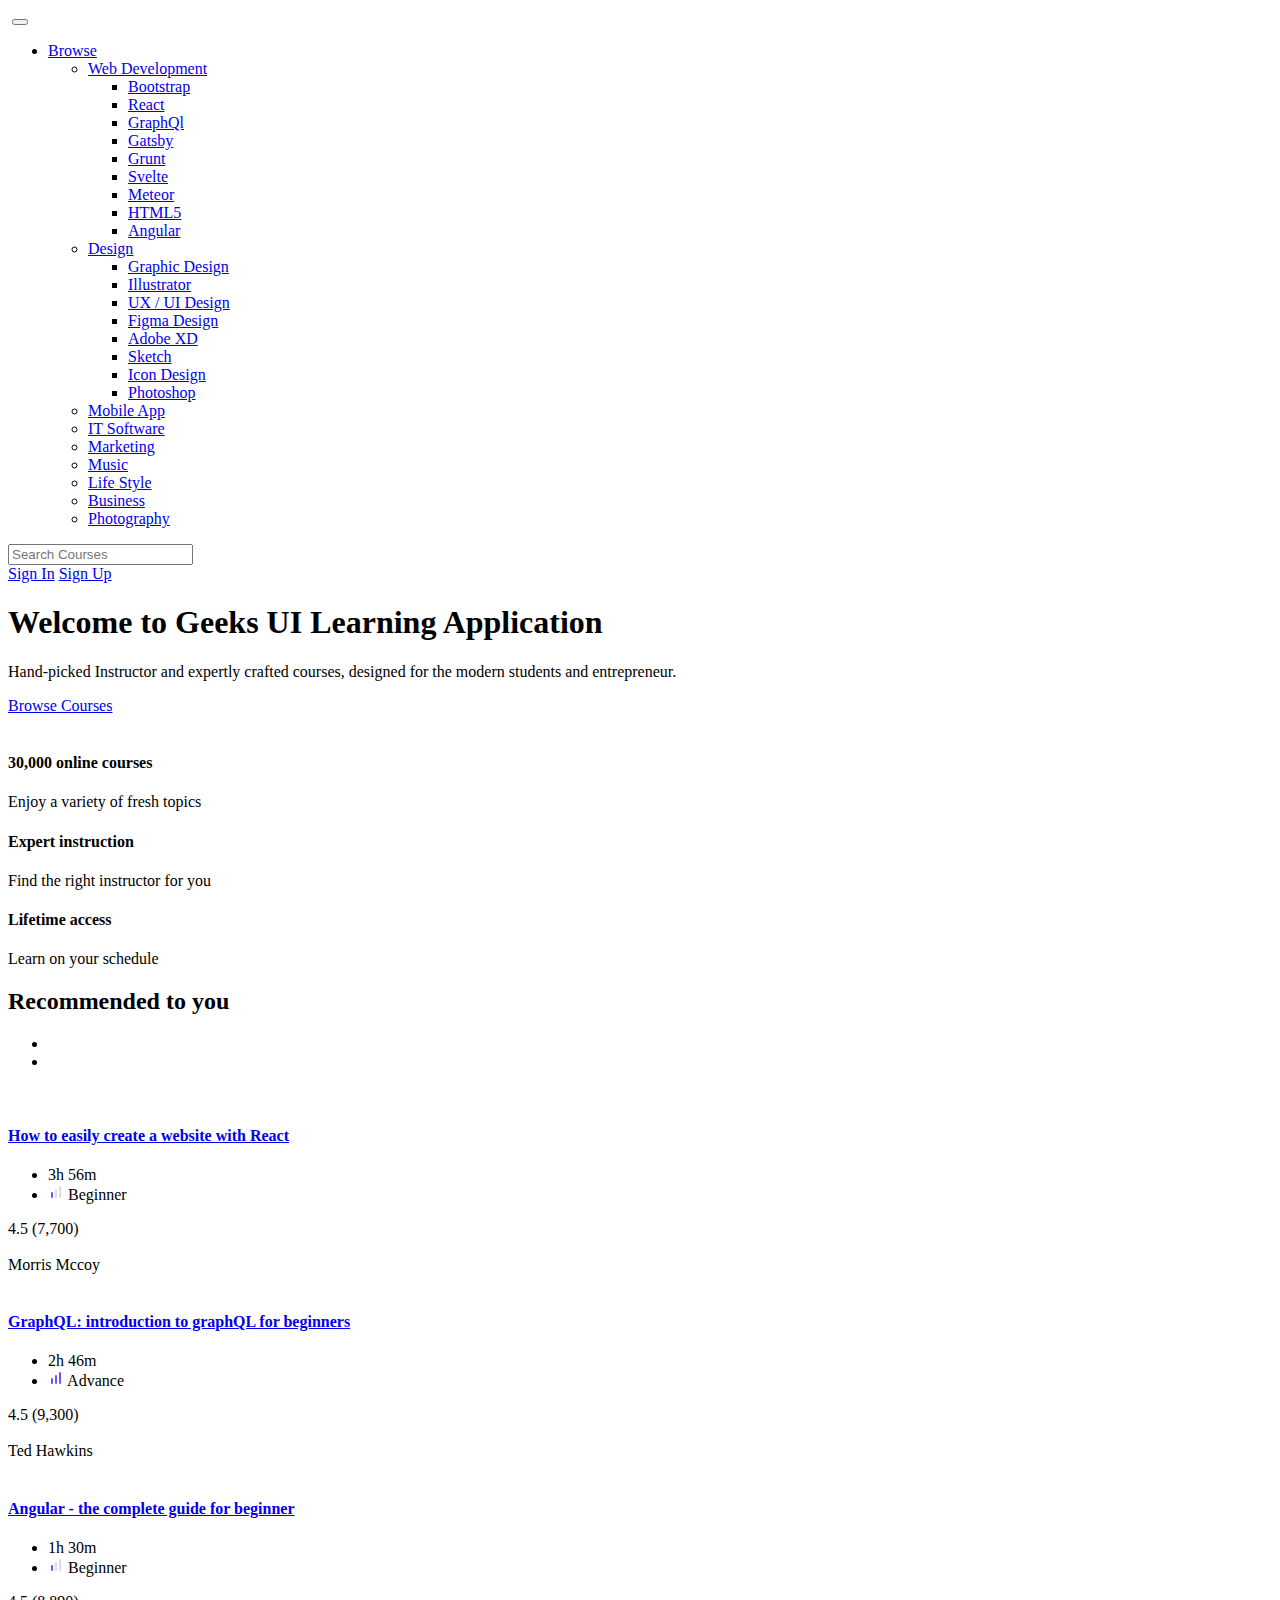
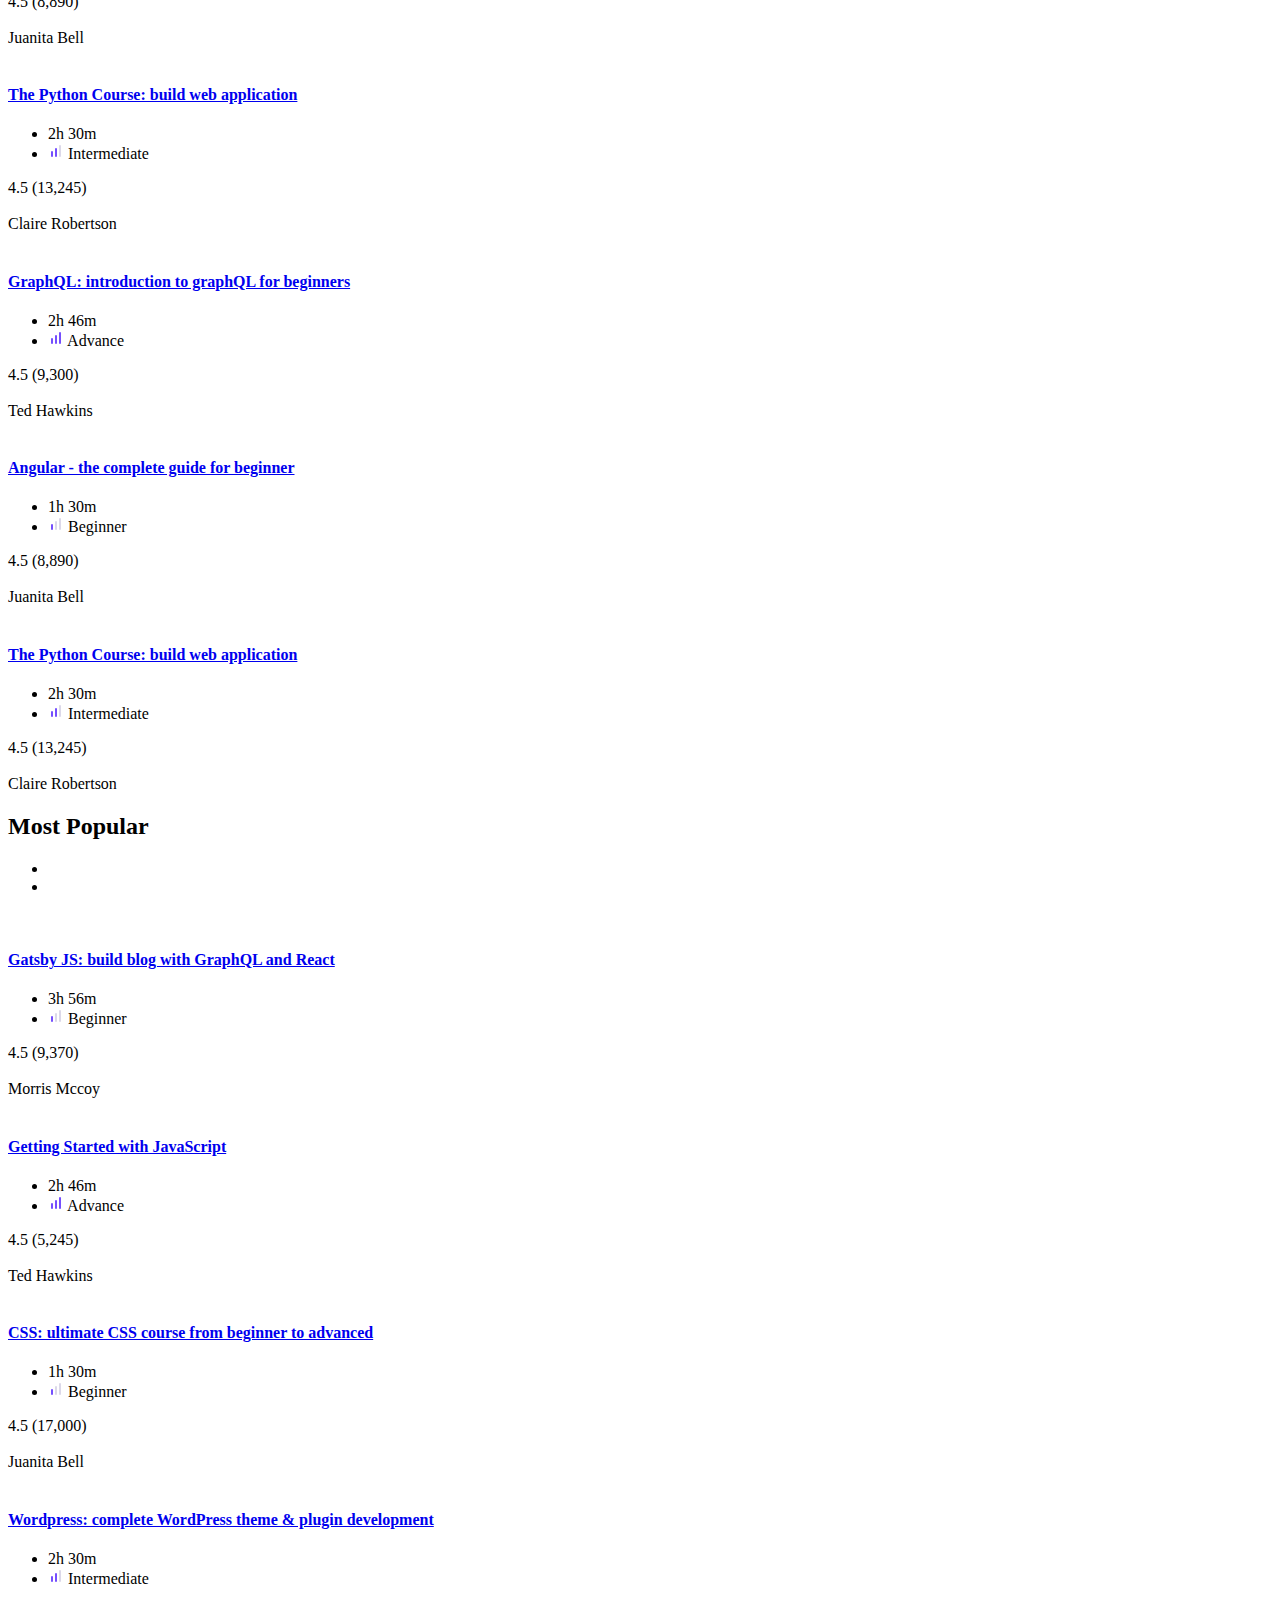
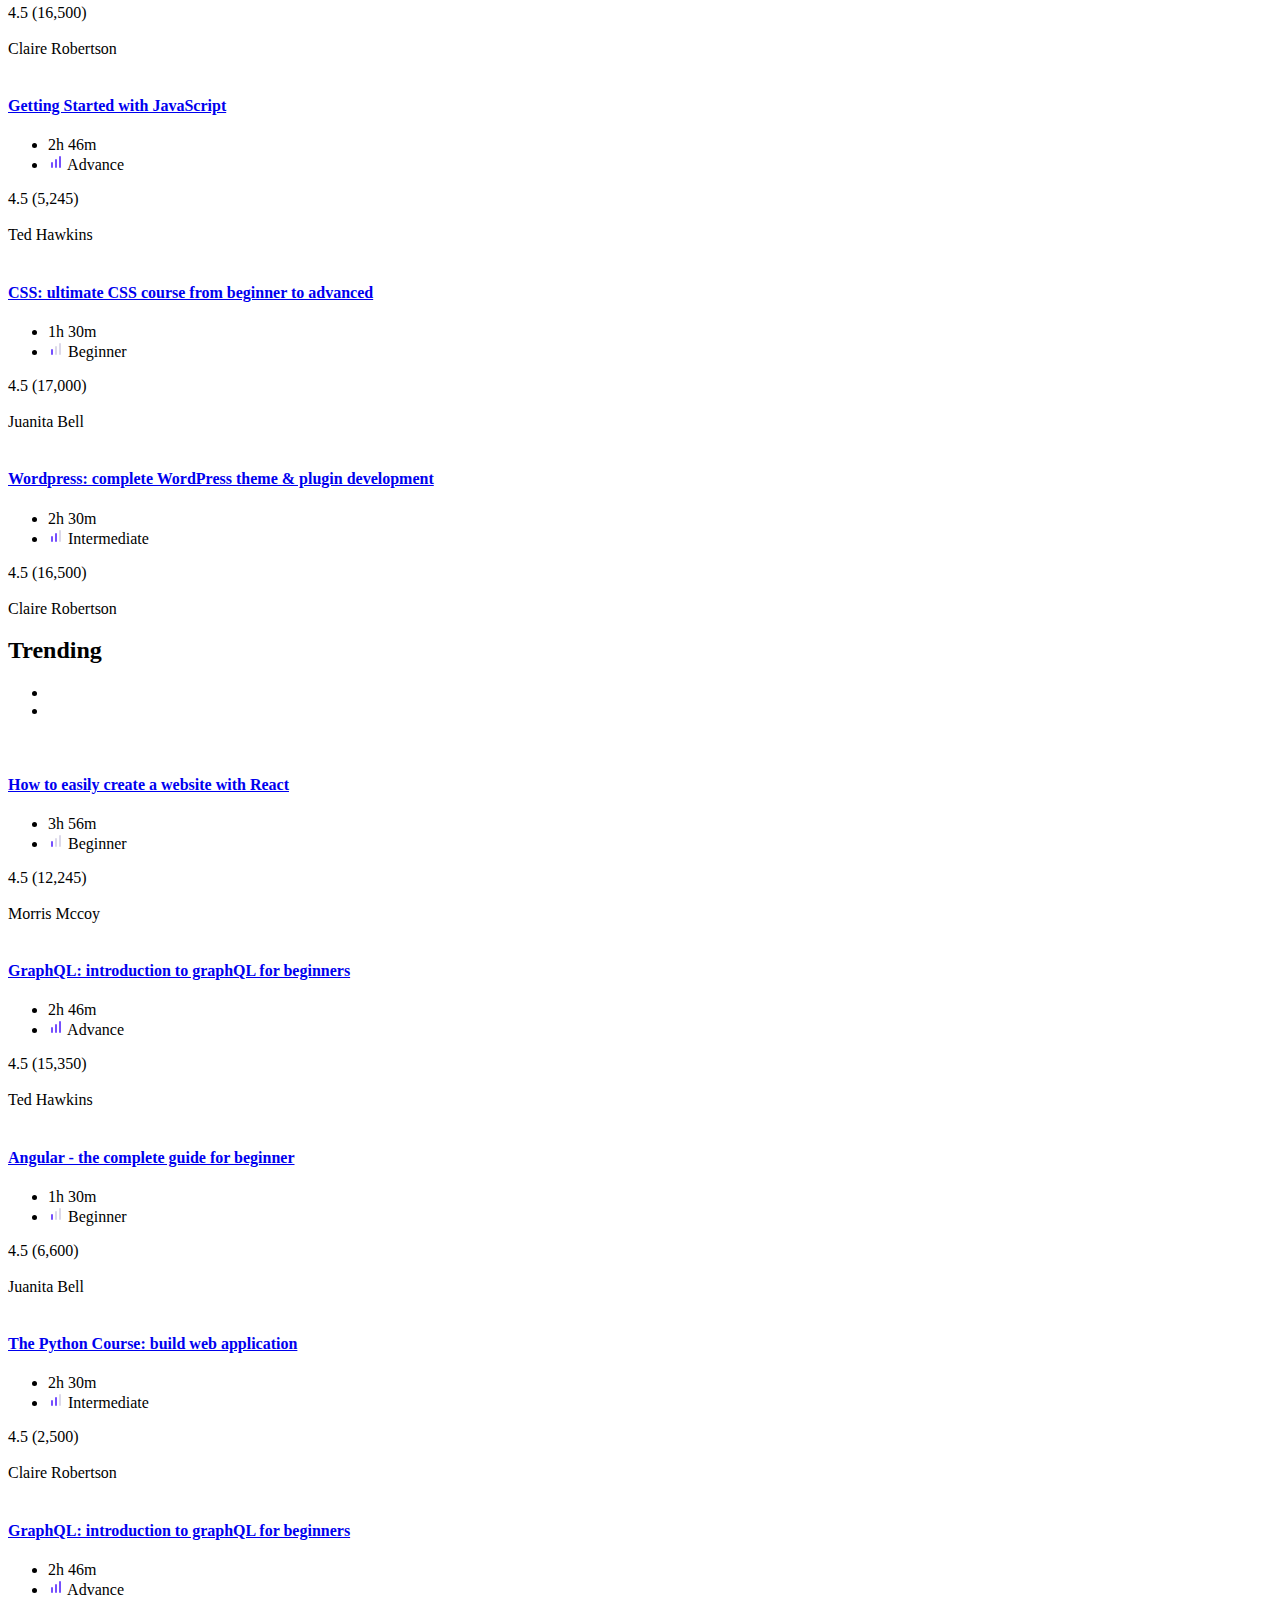
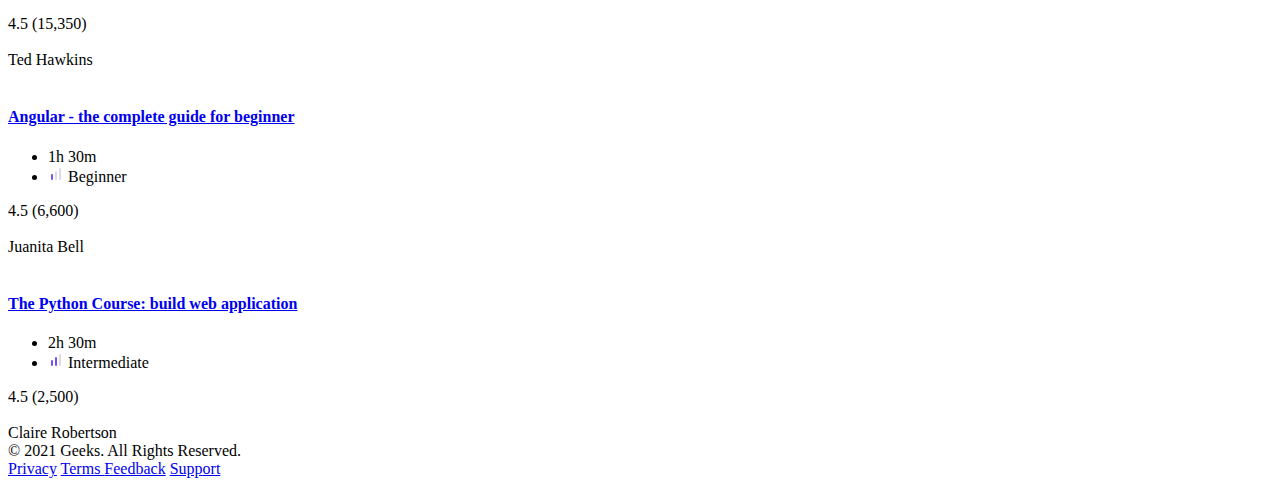
==== commit 927c494a: "Add files via upload" ====
--- a/index.html
+++ b/index.html
@@ -12,16 +12,16 @@
 
 
 <!-- Libs CSS -->
-<link href="assets/fonts/feather/feather.css" rel="stylesheet" />
-<link href="assets/libs/dragula/dist/dragula.min.css" rel="stylesheet" />
-<link href="assets/libs/%40mdi/font/css/materialdesignicons.min.css" rel="stylesheet" />
-<link href="assets/libs/prismjs/themes/prism.css" rel="stylesheet" />
-<link href="assets/libs/dropzone/dist/dropzone.css" rel="stylesheet" />
-<link href="assets/libs/magnific-popup/dist/magnific-popup.css" rel="stylesheet" />
-<link href="assets/libs/bootstrap-select/dist/css/bootstrap-select.min.css" rel="stylesheet">
-<link href="assets/libs/%40yaireo/tagify/dist/tagify.css" rel="stylesheet">
-<link href="assets/libs/tiny-slider/dist/tiny-slider.css" rel="stylesheet">
-<link href="assets/libs/tippy.js/dist/tippy.css" rel="stylesheet">
+<link href="./assets/fonts/feather/feather.css" rel="stylesheet" />
+<link href="./assets/libs/dragula/dist/dragula.min.css" rel="stylesheet" />
+<link href="./assets/libs/%40mdi/font/css/materialdesignicons.min.css" rel="stylesheet" />
+<link href="./assets/libs/prismjs/themes/prism.css" rel="stylesheet" />
+<link href="./assets/libs/dropzone/dist/dropzone.css" rel="stylesheet" />
+<link href="./assets/libs/magnific-popup/dist/magnific-popup.css" rel="stylesheet" />
+<link href="./assets/libs/bootstrap-select/dist/css/bootstrap-select.min.css" rel="stylesheet">
+<link href="./assets/libs/%40yaireo/tagify/dist/tagify.css" rel="stylesheet">
+<link href="./assets/libs/tiny-slider/dist/tiny-slider.css" rel="stylesheet">
+<link href="./assets/libs/tippy.js/dist/tippy.css" rel="stylesheet">
 
 
 <!-- Theme CSS -->
@@ -324,7 +324,7 @@
               Hand-picked Instructor and expertly crafted courses, designed for the modern students and entrepreneur.
             </p>
             <a href="./course-category.html" class="btn btn-success">Browse Courses</a>
-            <a href="./dashboard-instructor.html" class="btn btn-white">Are You An Instructor?</a>
+            <!-- <a href="./dashboard-instructor.html" class="btn btn-white">Are You An Instructor?</a> -->
           </div>
         </div>
         <div class=" col-xl-7 col-lg-6 col-md-12 text-lg-right text-center">
@@ -1565,35 +1565,35 @@
 
     <!-- Scripts -->
     <!-- Libs JS -->
-<script src="assets/libs/jquery/dist/jquery.min.js"></script>
-<script src="assets/libs/bootstrap/dist/js/bootstrap.bundle.min.js"></script>
-<script src="assets/libs/odometer/odometer.min.js"></script>
-<script src="assets/libs/jquery-slimscroll/jquery.slimscroll.min.js"></script>
-<script src="assets/libs/magnific-popup/dist/jquery.magnific-popup.min.js"></script>
-<script src="assets/libs/bootstrap-select/dist/js/bootstrap-select.min.js"></script>
-<script src="assets/libs/flatpickr/dist/flatpickr.min.js"></script>
-<script src="assets/libs/inputmask/dist/jquery.inputmask.min.js"></script>
-<script src="assets/libs/apexcharts/dist/apexcharts.min.js"></script>
-<script src="assets/libs/quill/dist/quill.min.js"></script>
-<script src="assets/libs/file-upload-with-preview/dist/file-upload-with-preview.min.js"></script>
-<script src="assets/libs/dragula/dist/dragula.min.js"></script>
-<script src="assets/libs/bs-stepper/dist/js/bs-stepper.min.js"></script>
-<script src="assets/libs/dropzone/dist/min/dropzone.min.js"></script>
-<script src="assets/libs/jQuery.print/jQuery.print.js"></script>
-<script src="assets/libs/prismjs/prism.js"></script>
-<script src="assets/libs/prismjs/components/prism-scss.min.js"></script>
-<script src="assets/libs/%40yaireo/tagify/dist/tagify.min.js"></script>
-<script src="assets/libs/tiny-slider/dist/min/tiny-slider.js"></script>
-<script src="assets/libs/%40popperjs/core/dist/umd/popper.min.js"></script>
-<script src="assets/libs/tippy.js/dist/tippy-bundle.umd.min.js"></script>
-<script src="assets/libs/typed.js/lib/typed.min.js"></script>
+<script src="./assets/libs/jquery/dist/jquery.min.js"></script>
+<script src="./assets/libs/bootstrap/dist/js/bootstrap.bundle.min.js"></script>
+<script src="./assets/libs/odometer/odometer.min.js"></script>
+<script src="./assets/libs/jquery-slimscroll/jquery.slimscroll.min.js"></script>
+<script src="./assets/libs/magnific-popup/dist/jquery.magnific-popup.min.js"></script>
+<script src="./assets/libs/bootstrap-select/dist/js/bootstrap-select.min.js"></script>
+<script src="./assets/libs/flatpickr/dist/flatpickr.min.js"></script>
+<script src="./assets/libs/inputmask/dist/jquery.inputmask.min.js"></script>
+<script src="./assets/libs/apexcharts/dist/apexcharts.min.js"></script>
+<script src="./assets/libs/quill/dist/quill.min.js"></script>
+<script src="./assets/libs/file-upload-with-preview/dist/file-upload-with-preview.min.js"></script>
+<script src="./assets/libs/dragula/dist/dragula.min.js"></script>
+<script src="./assets/libs/bs-stepper/dist/js/bs-stepper.min.js"></script>
+<script src="./assets/libs/dropzone/dist/min/dropzone.min.js"></script>
+<script src="./assets/libs/jQuery.print/jQuery.print.js"></script>
+<script src="./assets/libs/prismjs/prism.js"></script>
+<script src="./assets/libs/prismjs/components/prism-scss.min.js"></script>
+<script src="./assets/libs/%40yaireo/tagify/dist/tagify.min.js"></script>
+<script src="./assets/libs/tiny-slider/dist/min/tiny-slider.js"></script>
+<script src="./assets/libs/%40popperjs/core/dist/umd/popper.min.js"></script>
+<script src="./assets/libs/tippy.js/dist/tippy-bundle.umd.min.js"></script>
+<script src="./assets/libs/typed.js/lib/typed.min.js"></script>
 
 <!-- clipboard -->
 <script src="cdnjs.cloudflare.com/ajax/libs/clipboard.js/1.5.12/clipboard.min.js"></script>
 
 
 <!-- Theme JS -->
-<script src="js/theme.min.js"></script>
+<script src="./assets/js/theme.min.js"></script>
 
 
 </body>
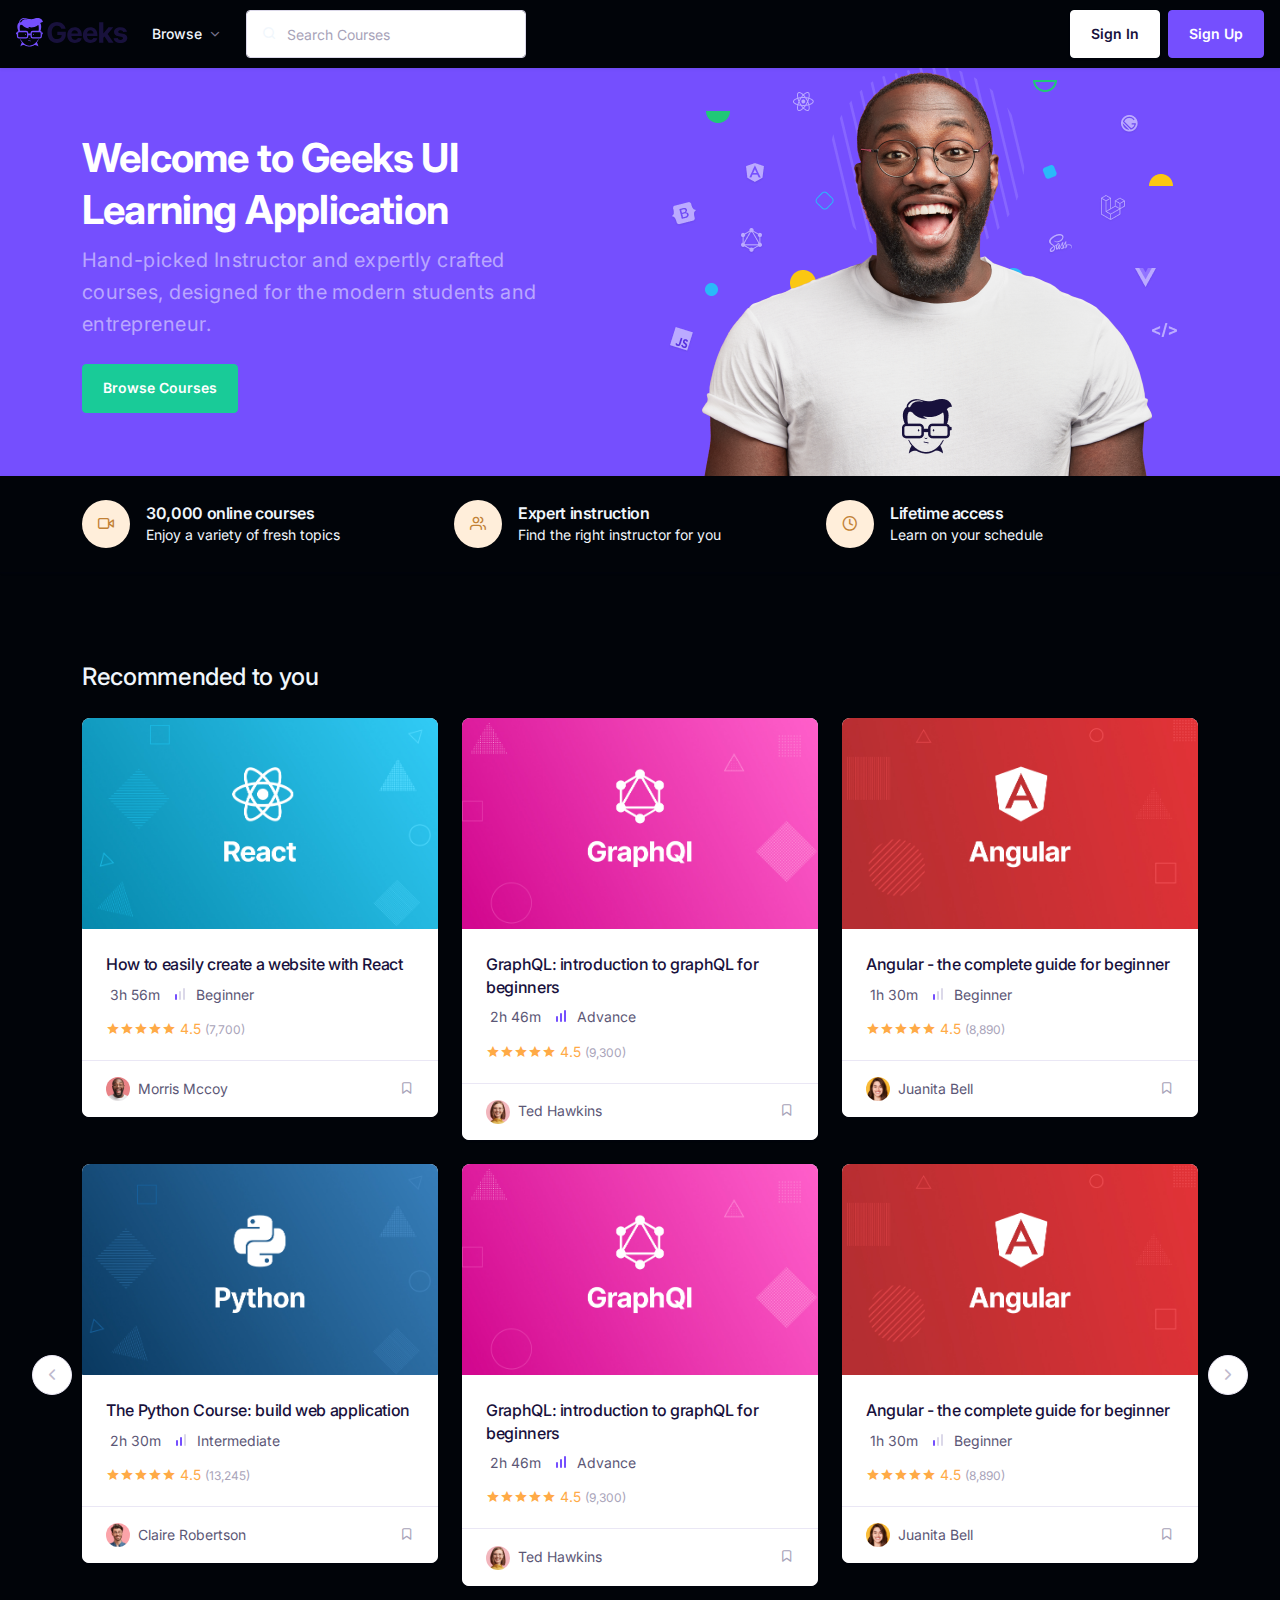
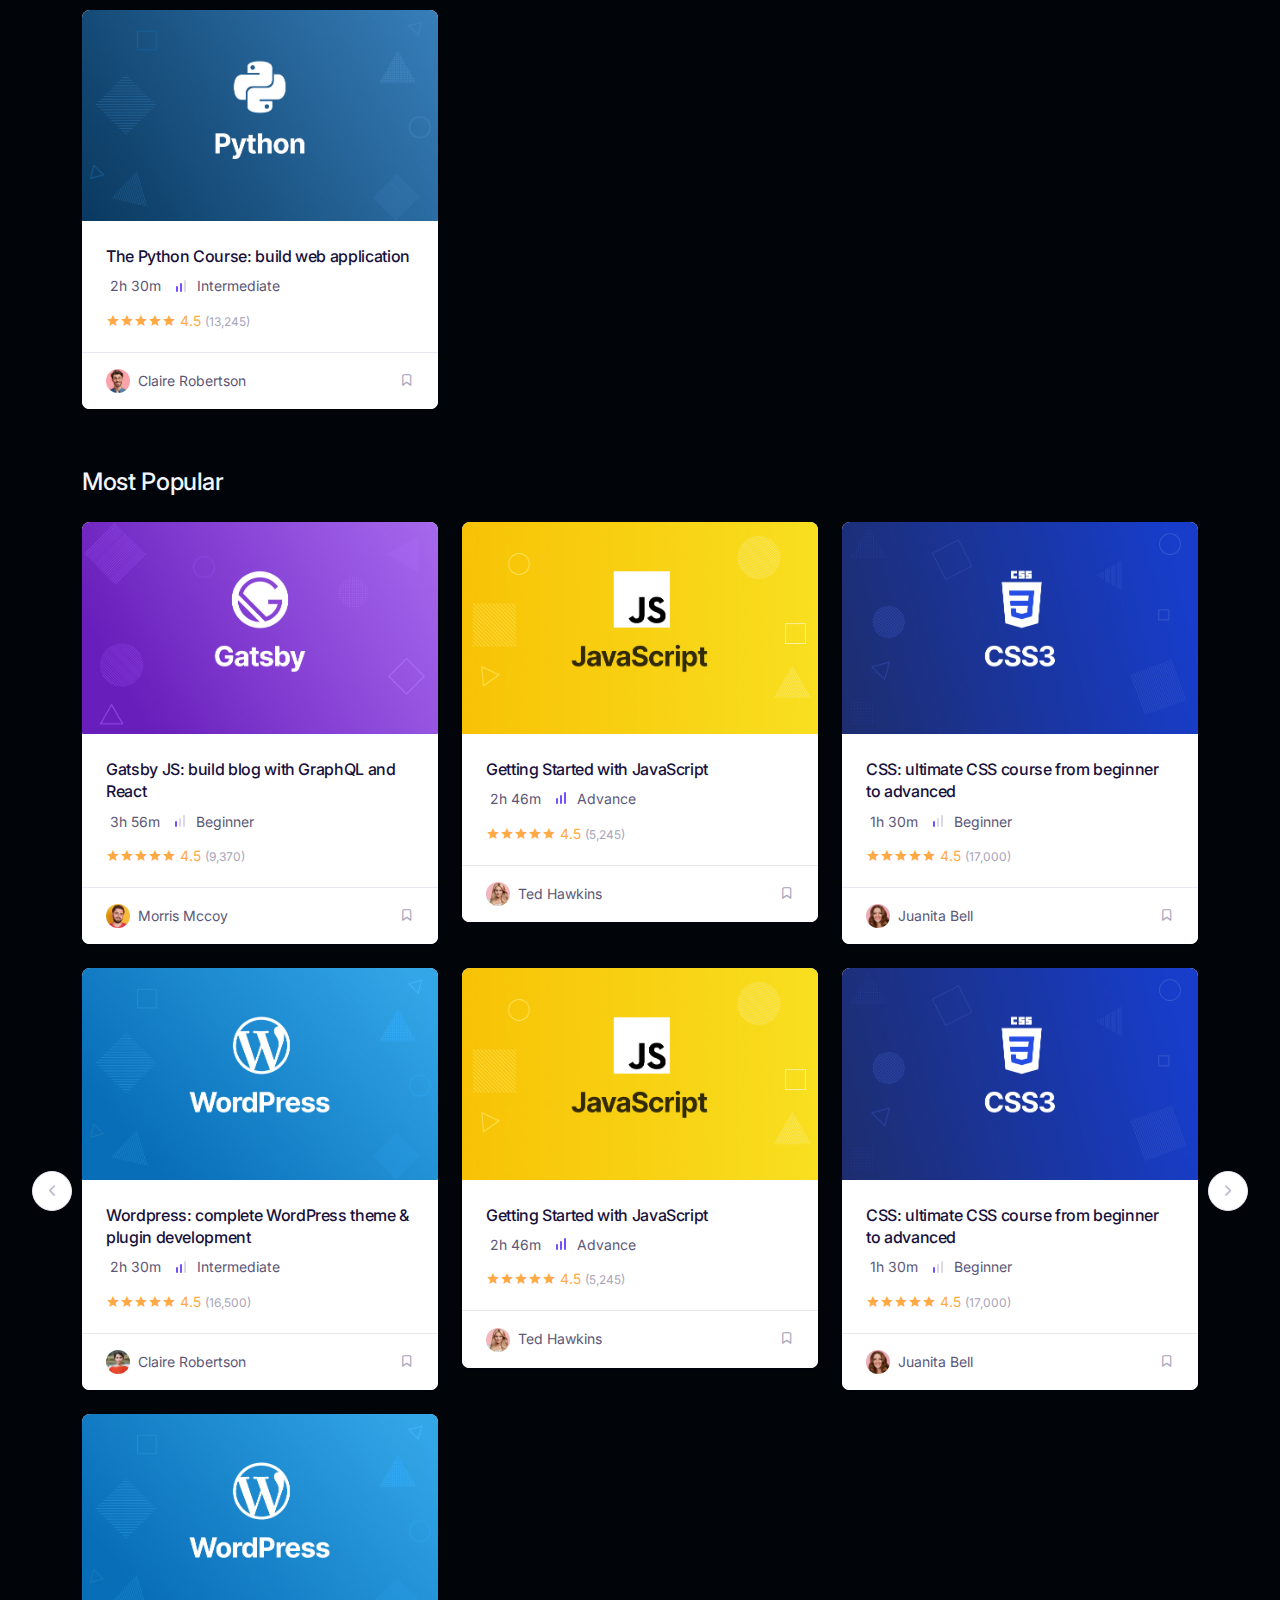
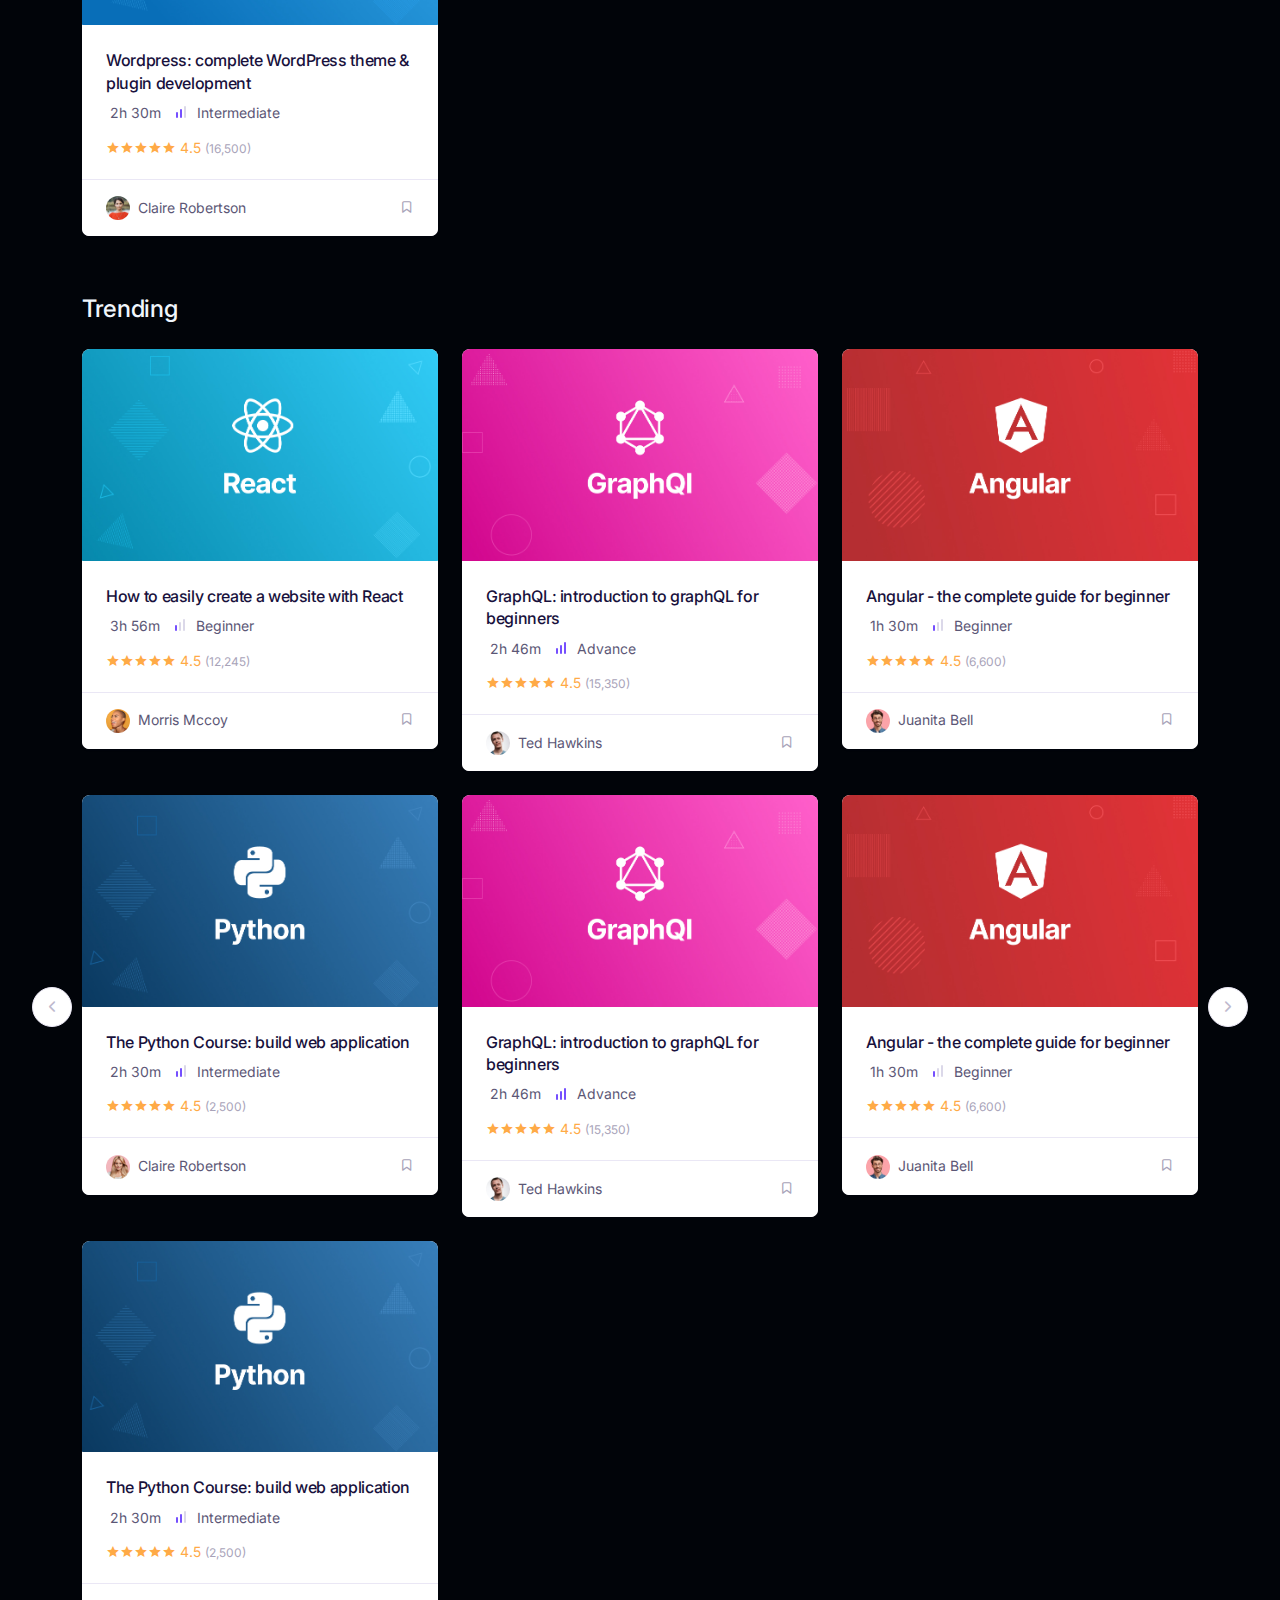
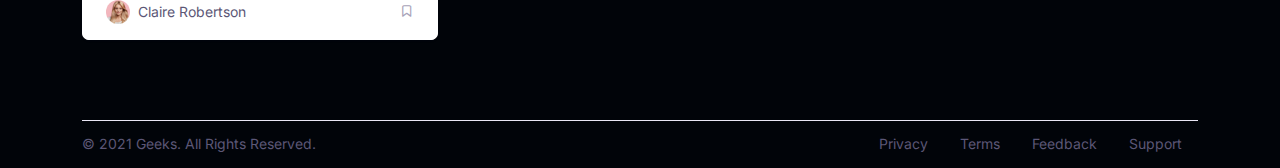
==== commit 8da70d00: "update" ====
--- a/index.html
+++ b/index.html
@@ -1,1601 +1,1601 @@
-<!DOCTYPE html>
-<html lang="en">
-
-<head>
-  <!-- Required meta tags -->
-<meta charset="utf-8">
-<meta name="viewport" content="width=device-width, initial-scale=1, shrink-to-fit=no">
-
-
-<!-- Favicon icon-->
-<link rel="shortcut icon" type="image/x-icon" href="assets/images/favicon/favicon.ico">
-
-
-<!-- Libs CSS -->
-<link href="./assets/fonts/feather/feather.css" rel="stylesheet" />
-<link href="./assets/libs/dragula/dist/dragula.min.css" rel="stylesheet" />
-<link href="./assets/libs/%40mdi/font/css/materialdesignicons.min.css" rel="stylesheet" />
-<link href="./assets/libs/prismjs/themes/prism.css" rel="stylesheet" />
-<link href="./assets/libs/dropzone/dist/dropzone.css" rel="stylesheet" />
-<link href="./assets/libs/magnific-popup/dist/magnific-popup.css" rel="stylesheet" />
-<link href="./assets/libs/bootstrap-select/dist/css/bootstrap-select.min.css" rel="stylesheet">
-<link href="./assets/libs/%40yaireo/tagify/dist/tagify.css" rel="stylesheet">
-<link href="./assets/libs/tiny-slider/dist/tiny-slider.css" rel="stylesheet">
-<link href="./assets/libs/tippy.js/dist/tippy.css" rel="stylesheet">
-
-
-<!-- Theme CSS -->
-<link rel="stylesheet" href="assets/css/theme.min.css">
-  <title>Geeks Academy</title>
-</head>
-
-<body>
-  <!-- Navbar -->
-  
-  <nav class="navbar navbar-expand-lg navbar-default">
-    <div class="container-fluid px-0">
-       <a class="navbar-brand" href="index.html"
-        ><img src="assets/images/brand/logo/logo.svg" alt=""
-        /></a>
-
-       <!-- Button -->
-       <button
-        class="navbar-toggler collapsed"
-        type="button"
-        data-toggle="collapse"
-        data-target="#navbar-default"
-        aria-controls="navbar-default"
-        aria-expanded="false"
-        aria-label="Toggle navigation"
-        >
-       <span class="icon-bar top-bar mt-0"></span>
-       <span class="icon-bar middle-bar"></span>
-       <span class="icon-bar bottom-bar"></span>
-       </button>
-       <!-- Collapse -->
-       <div class="collapse navbar-collapse" id="navbar-default">
-        <ul class="navbar-nav">
-         <li class="nav-item dropdown">
-          <a
-             class="nav-link dropdown-toggle"
-             href="#!"
-             id="navbarBrowse"
-             data-toggle="dropdown"
-             aria-haspopup="true"
-             aria-expanded="false"
-             data-display="static"
-             >
-          Browse
-          </a>
-          <ul
-             class="dropdown-menu dropdown-menu-arrow"
-             aria-labelledby="navbarBrowse"
-             >
-             <li class="dropdown-submenu dropright">
-              <a
-               class="dropdown-item dropdown-list-group-item dropdown-toggle"
-               href="#!"
-               >
-              Web Development
-              </a>
-              <ul class="dropdown-menu">
-               <li>
-                <a
-                   class="dropdown-item"
-                   href="./course-category.html"
-                   >
-                Bootstrap</a
-                   >
-               </li>
-               <li>
-                <a
-                   class="dropdown-item"
-                   href="./course-category.html"
-                   >
-                React
-                </a>
-               </li>
-               <li>
-                <a
-                   class="dropdown-item"
-                   href="./course-category.html"
-                   >
-                GraphQl</a
-                   >
-               </li>
-               <li>
-                <a
-                   class="dropdown-item"
-                   href="./course-category.html"
-                   >
-                Gatsby</a
-                   >
-               </li>
-               <li>
-                <a
-                   class="dropdown-item"
-                   href="./course-category.html"
-                   >
-                Grunt</a
-                   >
-               </li>
-               <li>
-                <a
-                   class="dropdown-item"
-                   href="./course-category.html"
-                   >
-                Svelte</a
-                   >
-               </li>
-               <li>
-                <a
-                   class="dropdown-item"
-                   href="./course-category.html"
-                   >
-                Meteor</a
-                   >
-               </li>
-               <li>
-                <a
-                   class="dropdown-item"
-                   href="./course-category.html"
-                   >
-                HTML5</a
-                   >
-               </li>
-               <li>
-                <a
-                   class="dropdown-item"
-                   href="./course-category.html"
-                   >
-                Angular</a
-                   >
-               </li>
-              </ul>
-             </li>
-             <li class="dropdown-submenu dropright">
-              <a
-               class="dropdown-item dropdown-list-group-item dropdown-toggle"
-               href="#!"
-               >
-              Design
-              </a>
-              <ul class="dropdown-menu">
-               <li>
-                <a
-                   class="dropdown-item"
-                   href="./course-category.html"
-                   >
-                Graphic Design</a
-                   >
-               </li>
-               <li>
-                <a
-                   class="dropdown-item"
-                   href="./course-category.html"
-                   >
-                Illustrator
-                </a>
-               </li>
-               <li>
-                <a
-                   class="dropdown-item"
-                   href="./course-category.html"
-                   >
-                UX / UI Design</a
-                   >
-               </li>
-               <li>
-                <a
-                   class="dropdown-item"
-                   href="./course-category.html"
-                   >
-                Figma Design</a
-                   >
-               </li>
-               <li>
-                <a
-                   class="dropdown-item"
-                   href="./course-category.html"
-                   >
-                Adobe XD</a
-                   >
-               </li>
-               <li>
-                <a
-                   class="dropdown-item"
-                   href="./course-category.html"
-                   >
-                Sketch</a
-                   >
-               </li>
-               <li>
-                <a
-                   class="dropdown-item"
-                   href="./course-category.html"
-                   >
-                Icon Design</a
-                   >
-               </li>
-               <li>
-                <a
-                   class="dropdown-item"
-                   href="./course-category.html"
-                   >
-                Photoshop</a
-                   >
-               </li>
-              </ul>
-             </li>
-             <li>
-              <a
-               href="./course-category.html"
-               class="dropdown-item"
-               >
-              Mobile App
-              </a>
-             </li>
-             <li>
-              <a
-               href="./course-category.html"
-               class="dropdown-item"
-               >
-              IT Software
-              </a>
-             </li>
-             <li>
-              <a
-               href="./course-category.html"
-               class="dropdown-item"
-               >
-              Marketing
-              </a>
-             </li>
-             <li>
-              <a
-               href="./course-category.html"
-               class="dropdown-item"
-               >
-              Music
-              </a>
-             </li>
-             <li>
-              <a
-               href="./course-category.html"
-               class="dropdown-item"
-               >
-              Life Style
-              </a>
-             </li>
-             <li>
-              <a
-               href="./course-category.html"
-               class="dropdown-item"
-               >
-              Business
-              </a>
-             </li>
-             <li>
-              <a
-               href="./course-category.html"
-               class="dropdown-item"
-               >
-              Photography
-              </a>
-             </li>
-          </ul>
-         </li>
-        
-  
-  
-      
-        </ul>
-        <form class="mt-3 mt-lg-0 ml-lg-3 d-flex align-items-center">
-         <span class="position-absolute pl-3 search-icon">
-         <i class="fe fe-search"></i>
-         </span>
-         <input
-          type="search"
-          class="form-control pl-6"
-          placeholder="Search Courses"
-          />
-        </form>
-        <div class="ml-auto mt-3 mt-lg-0">
-          <a href="sign-in.html" class="btn btn-white shadow-sm mr-1">Sign In</a>
-          <a href="sign-up.html" class="btn btn-primary">Sign Up</a>
-         </div>
-         
-        
-       </div>
-    </div>
-   </nav>
-
-  <!-- Page Content -->
-  <div class="bg-primary">
-    <div class="container">
-      <!-- Hero Section -->
-      <div class="row align-items-center no-gutters">
-        <div class="col-xl-5 col-lg-6 col-md-12">
-          <div class="py-5 py-lg-0">
-            <h1 class="text-white display-4 font-weight-bold">Welcome to Geeks UI
-              Learning Application
-            </h1>
-            <p class="text-white-50 mb-4 lead1">
-              Hand-picked Instructor and expertly crafted courses, designed for the modern students and entrepreneur.
-            </p>
-            <a href="./course-category.html" class="btn btn-success">Browse Courses</a>
-            <!-- <a href="./dashboard-instructor.html" class="btn btn-white">Are You An Instructor?</a> -->
-          </div>
-        </div>
-        <div class=" col-xl-7 col-lg-6 col-md-12 text-lg-right text-center">
-          <img src="assets/images/hero/hero-img.png" alt="" class="img-fluid" />
-        </div>
-      </div>
-    </div>
-  </div>
-  <div class="bg-white py-4 shadow-sm">
-    <div class="container">
-      <div class="row align-items-center no-gutters">
-        <!-- Features -->
-        <div class="col-xl-4 col-lg-4 col-md-6 mb-lg-0 mb-4">
-          <div class="d-flex align-items-center">
-            <span
-              class="icon-sahpe icon-lg bg-light-warning rounded-circle text-center text-dark-warning font-size-md "> <i
-                class="fe fe-video"> </i></span>
-            <div class="ml-3">
-              <h4 class="mb-0 font-weight-semi-bold">30,000 online courses</h4>
-              <p class="mb-0">Enjoy a variety of fresh topics</p>
-            </div>
-          </div>
-        </div>
-        <!-- Features -->
-        <div class="col-xl-4 col-lg-4 col-md-6 mb-lg-0 mb-4">
-          <div class="d-flex align-items-center">
-            <span
-              class="icon-sahpe icon-lg bg-light-warning rounded-circle text-center text-dark-warning font-size-md "> <i
-                class="fe fe-users"> </i></span>
-            <div class="ml-3">
-              <h4 class="mb-0 font-weight-semi-bold">Expert instruction</h4>
-              <p class="mb-0">Find the right instructor for you</p>
-            </div>
-          </div>
-        </div>
-        <!-- Features -->
-        <div class="col-xl-4 col-lg-4 col-md-12">
-          <div class="d-flex align-items-center">
-            <span
-              class="icon-sahpe icon-lg bg-light-warning rounded-circle text-center text-dark-warning font-size-md "> <i
-                class="fe fe-clock"> </i></span>
-            <div class="ml-3">
-              <h4 class="mb-0 font-weight-semi-bold">Lifetime access</h4>
-              <p class="mb-0">Learn on your schedule</p>
-            </div>
-          </div>
-        </div>
-      </div>
-    </div>
-  </div>
-  <!-- Content -->
-  <div class="pt-lg-12 pb-lg-3 pt-8 pb-6">
-    <div class="container">
-      <div class="row mb-4">
-        <div class="col">
-          <h2 class="mb-0">Recommended to you</h2>
-        </div>
-      </div>
-      <div class="position-relative">
-        <ul class="controls " id="sliderFirstControls" aria-label="Carousel Navigation" tabindex="0">
-          <li class="prev" aria-controls="tns1" tabindex="-1" data-controls="prev">
-              <i class="fe fe-chevron-left"></i>
-          </li>
-          <li class="next" aria-controls="tns1" tabindex="-1" data-controls="next" aria-disabled="true">
-              <i class="fe fe-chevron-right"></i>
-          </li>
-      </ul>
-        <div class="sliderFirst row">
-          <div class="item col-md-4">
-            <!-- Card -->
-            <div class="card mb-4 card-hover">
-              <a href="./course-single.html" class="card-img-top"><img src="assets/images/course/course-react.jpg" alt=""
-                  class="rounded-top card-img-top"></a>
-              <!-- Card Body -->
-              <div class="card-body">
-                <h4 class="mb-2 text-truncate-line-2 "><a href= "./course-single.html"  class="text-inherit">How to
-                    easily create a website with React</a></h4>
-                <!-- List -->
-                <ul class="mb-3 list-inline">
-                  <li class="list-inline-item"><i class="far fa-clock mr-1"></i>3h 56m</li>
-                  <li class="list-inline-item">
-                    <svg class="mr-1 mt-n1" width="16" height="16" viewBox="0 0 16 16" fill="none"
-                      xmlns="http://www.w3.org/2000/svg">
-                      <rect x="3" y="8" width="2" height="6" rx="1" fill="#754FFE" />
-                      <rect x="7" y="5" width="2" height="9" rx="1" fill="#DBD8E9" />
-                      <rect x="11" y="2" width="2" height="12" rx="1" fill="#DBD8E9" />
-                    </svg>
-                    Beginner
-                  </li>
-                </ul>
-                <div class="lh-1">
-                  <span>
-                    <i class="mdi mdi-star text-warning mr-n1"></i>
-                    <i class="mdi mdi-star text-warning mr-n1"></i>
-                    <i class="mdi mdi-star text-warning mr-n1"></i>
-                    <i class="mdi mdi-star text-warning mr-n1"></i>
-                    <i class="mdi mdi-star text-warning"></i>
-                  </span>
-                  <span class="text-warning">4.5</span>
-                  <span class="font-size-xs text-muted">(7,700)</span>
-                </div>
-              </div>
-              <!-- Card Footer -->
-              <div class="card-footer">
-                <div class="row align-items-center no-gutters">
-                  <div class="col-auto">
-                    <img src="assets/images/avatar/avatar-1.jpg" class="rounded-circle avatar-xs" alt="">
-                  </div>
-                  <div class="col ml-2">
-                    <span>Morris Mccoy</span>
-                  </div>
-                  <div class="col-auto">
-                    <a href="#!" class="text-muted bookmark">
-                      <i class="fe fe-bookmark  "></i>
-                    </a>
-                  </div>
-                </div>
-              </div>
-            </div>
-          </div>
-          <div class="item col-md-4">
-            <!-- Card -->
-            <div class="card mb-4 card-hover">
-              <a href="./course-single.html"  class="card-img-top"><img src="assets/images/course/course-graphql.jpg" alt=""
-                  class="rounded-top card-img-top"></a>
-              <!-- Card Body -->
-              <div class="card-body">
-                <h4 class="mb-2 text-truncate-line-2 "><a href="./course-single.html" class="text-inherit">GraphQL:
-                    introduction to graphQL for beginners</a></h4>
-                <!-- List -->
-                <ul class="mb-3 list-inline">
-                  <li class="list-inline-item"><i class="far fa-clock mr-1"></i>2h 46m</li>
-                  <li class="list-inline-item">
-                    <svg class="mr-1 mt-n1" width="16" height="16" viewBox="0 0 16 16" fill="none"
-                      xmlns="http://www.w3.org/2000/svg">
-                      <rect x="3" y="8" width="2" height="6" rx="1" fill="#754FFE" />
-                      <rect x="7" y="5" width="2" height="9" rx="1" fill="#754FFE" />
-                      <rect x="11" y="2" width="2" height="12" rx="1" fill="#754FFE" />
-                    </svg>
-                    Advance
-                  </li>
-                </ul>
-                <div class="lh-1">
-                  <span>
-                    <i class="mdi mdi-star text-warning mr-n1"></i>
-                    <i class="mdi mdi-star text-warning mr-n1"></i>
-                    <i class="mdi mdi-star text-warning mr-n1"></i>
-                    <i class="mdi mdi-star text-warning mr-n1"></i>
-                    <i class="mdi mdi-star text-warning"></i>
-                  </span>
-                  <span class="text-warning">4.5</span>
-                  <span class="font-size-xs text-muted">(9,300)</span>
-                </div>
-              </div>
-              <!-- Card Footer -->
-              <div class="card-footer">
-                <div class="row align-items-center no-gutters">
-                  <div class="col-auto">
-                    <img src="assets/images/avatar/avatar-2.jpg" class="rounded-circle avatar-xs" alt="">
-                  </div>
-                  <div class="col ml-2">
-                    <span>Ted Hawkins</span>
-                  </div>
-                  <div class="col-auto">
-                    <a href="#!" class="text-muted bookmark">
-                      <i class="fe fe-bookmark  "></i>
-                    </a>
-                  </div>
-                </div>
-              </div>
-            </div>
-          </div>
-          <div class="item col-md-4">
-            <!-- Card -->
-            <div class="card mb-4 card-hover">
-              <a href="./course-single.html" class="card-img-top"><img src="assets/images/course/course-angular.jpg" alt=""
-                  class="card-img-top rounded-top"></a>
-              <!-- Card Body -->
-              <div class="card-body">
-                <h4 class="mb-2 text-truncate-line-2 "><a href="./course-single.html" class="text-inherit">Angular -
-                    the complete guide for beginner</a></h4>
-                <!-- List -->
-                <ul class="mb-3 list-inline">
-                  <li class="list-inline-item"><i class="far fa-clock mr-1"></i>1h 30m</li>
-                  <li class="list-inline-item">
-                    <svg class="mr-1 mt-n1" width="16" height="16" viewBox="0 0 16 16" fill="none"
-                      xmlns="http://www.w3.org/2000/svg">
-                      <rect x="3" y="8" width="2" height="6" rx="1" fill="#754FFE" />
-                      <rect x="7" y="5" width="2" height="9" rx="1" fill="#DBD8E9" />
-                      <rect x="11" y="2" width="2" height="12" rx="1" fill="#DBD8E9" />
-                    </svg>
-                    Beginner
-                  </li>
-                </ul>
-                <div class="lh-1">
-                  <span>
-                    <i class="mdi mdi-star text-warning mr-n1"></i>
-                    <i class="mdi mdi-star text-warning mr-n1"></i>
-                    <i class="mdi mdi-star text-warning mr-n1"></i>
-                    <i class="mdi mdi-star text-warning mr-n1"></i>
-                    <i class="mdi mdi-star text-warning"></i>
-                  </span>
-                  <span class="text-warning">4.5</span>
-                  <span class="font-size-xs text-muted">(8,890)</span>
-                </div>
-              </div>
-              <!-- Card Footer -->
-              <div class="card-footer">
-                <div class="row align-items-center no-gutters">
-                  <div class="col-auto">
-                    <img src="assets/images/avatar/avatar-3.jpg" class="rounded-circle avatar-xs" alt="">
-                  </div>
-                  <div class="col ml-2">
-                    <span>Juanita Bell</span>
-                  </div>
-                  <div class="col-auto">
-                    <a href="#!" class="text-muted bookmark">
-                      <i class="fe fe-bookmark  "></i>
-                    </a>
-                  </div>
-                </div>
-              </div>
-            </div>
-          </div>
-          <div class="item col-md-4">
-            <!-- Card -->
-            <div class="card mb-4 card-hover">
-              <a href="./course-single.html" class="card-img-top"><img src="assets/images/course/course-python.jpg" alt=""
-                  class="card-img-top rounded-top"></a>
-              <!-- Card Body -->
-              <div class="card-body">
-                <h4 class="mb-2 text-truncate-line-2 "><a href="./course-single.html" class="text-inherit">The
-                    Python
-                    Course: build web application</a></h4>
-                <!-- List -->
-                <ul class="mb-3 list-inline">
-                  <li class="list-inline-item"><i class="far fa-clock mr-1"></i>2h 30m</li>
-                  <li class="list-inline-item">
-                    <svg class="mr-1 mt-n1" width="16" height="16" viewBox="0 0 16 16" fill="none"
-                      xmlns="http://www.w3.org/2000/svg">
-                      <rect x="3" y="8" width="2" height="6" rx="1" fill="#754FFE" />
-                      <rect x="7" y="5" width="2" height="9" rx="1" fill="#754FFE" />
-                      <rect x="11" y="2" width="2" height="12" rx="1" fill="#DBD8E9" />
-                    </svg>
-                    Intermediate
-                  </li>
-                </ul>
-                <div class="lh-1">
-                  <span>
-                    <i class="mdi mdi-star text-warning mr-n1"></i>
-                    <i class="mdi mdi-star text-warning mr-n1"></i>
-                    <i class="mdi mdi-star text-warning mr-n1"></i>
-                    <i class="mdi mdi-star text-warning mr-n1"></i>
-                    <i class="mdi mdi-star text-warning"></i>
-                  </span>
-                  <span class="text-warning">4.5</span>
-                  <span class="font-size-xs text-muted">(13,245)</span>
-                </div>
-              </div>
-              <!-- Card Footer -->
-              <div class="card-footer">
-                <div class="row align-items-center no-gutters">
-                  <div class="col-auto">
-                    <img src="assets/images/avatar/avatar-4.jpg" class="rounded-circle avatar-xs" alt="">
-                  </div>
-                  <div class="col ml-2">
-                    <span>Claire Robertson</span>
-                  </div>
-                  <div class="col-auto">
-                    <a href="#!" class="text-muted bookmark">
-                      <i class="fe fe-bookmark  "></i>
-                    </a>
-                  </div>
-                </div>
-              </div>
-            </div>
-          </div>
-          <div class="item col-md-4">
-            <!-- Card -->
-            <div class="card mb-4 card-hover">
-              <a href="./course-single.html" class="card-img-top"><img src="assets/images/course/course-graphql.jpg" alt=""
-                  class="rounded-top card-img-top"></a>
-              <!-- Card Body -->
-              <div class="card-body">
-                <h4 class="mb-2 text-truncate-line-2 "><a href="./course-single.html" class="text-inherit">GraphQL:
-                    introduction to graphQL for beginners</a></h4>
-                <!-- List -->
-                <ul class="mb-3 list-inline">
-                  <li class="list-inline-item"><i class="far fa-clock mr-1"></i>2h 46m</li>
-                  <li class="list-inline-item">
-                    <svg class="mr-1 mt-n1" width="16" height="16" viewBox="0 0 16 16" fill="none"
-                      xmlns="http://www.w3.org/2000/svg">
-                      <rect x="3" y="8" width="2" height="6" rx="1" fill="#754FFE" />
-                      <rect x="7" y="5" width="2" height="9" rx="1" fill="#754FFE" />
-                      <rect x="11" y="2" width="2" height="12" rx="1" fill="#754FFE" />
-                    </svg>
-                    Advance
-                  </li>
-                </ul>
-                <div class="lh-1">
-                  <span>
-                    <i class="mdi mdi-star text-warning mr-n1"></i>
-                    <i class="mdi mdi-star text-warning mr-n1"></i>
-                    <i class="mdi mdi-star text-warning mr-n1"></i>
-                    <i class="mdi mdi-star text-warning mr-n1"></i>
-                    <i class="mdi mdi-star text-warning"></i>
-                  </span>
-                  <span class="text-warning">4.5</span>
-                  <span class="font-size-xs text-muted">(9,300)</span>
-                </div>
-              </div>
-              <!-- Card Footer -->
-              <div class="card-footer">
-                <div class="row align-items-center no-gutters">
-                  <div class="col-auto">
-                    <img src="assets/images/avatar/avatar-2.jpg" class="rounded-circle avatar-xs" alt="">
-                  </div>
-                  <div class="col ml-2">
-                    <span>Ted Hawkins</span>
-                  </div>
-                  <div class="col-auto">
-                    <a href="#!" class="text-muted bookmark">
-                      <i class="fe fe-bookmark  "></i>
-                    </a>
-                  </div>
-                </div>
-              </div>
-            </div>
-          </div>
-          <div class="item col-md-4">
-            <!-- Card -->
-            <div class="card  mb-4 card-hover">
-              <a href="./course-single.html" class="card-img-top"><img src="assets/images/course/course-angular.jpg" alt=""
-                  class="card-img-top rounded-top"></a>
-              <!-- Card Body -->
-              <div class="card-body">
-                <h4 class="mb-2 text-truncate-line-2 "><a href="./course-single.html" class="text-inherit">Angular -
-                    the complete guide for beginner</a></h4>
-                <!-- List -->
-                <ul class="mb-3 list-inline">
-                  <li class="list-inline-item"><i class="far fa-clock mr-1"></i>1h 30m</li>
-                  <li class="list-inline-item">
-                    <svg class="mr-1 mt-n1" width="16" height="16" viewBox="0 0 16 16" fill="none"
-                      xmlns="http://www.w3.org/2000/svg">
-                      <rect x="3" y="8" width="2" height="6" rx="1" fill="#754FFE" />
-                      <rect x="7" y="5" width="2" height="9" rx="1" fill="#DBD8E9" />
-                      <rect x="11" y="2" width="2" height="12" rx="1" fill="#DBD8E9" />
-                    </svg>
-                    Beginner
-                  </li>
-                </ul>
-                <div class="lh-1">
-                  <span>
-                    <i class="mdi mdi-star text-warning mr-n1"></i>
-                    <i class="mdi mdi-star text-warning mr-n1"></i>
-                    <i class="mdi mdi-star text-warning mr-n1"></i>
-                    <i class="mdi mdi-star text-warning mr-n1"></i>
-                    <i class="mdi mdi-star text-warning"></i>
-                  </span>
-                  <span class="text-warning">4.5</span>
-                  <span class="font-size-xs text-muted">(8,890)</span>
-                </div>
-              </div>
-              <!-- Card Footer -->
-              <div class="card-footer">
-                <div class="row align-items-center no-gutters">
-                  <div class="col-auto">
-                    <img src="assets/images/avatar/avatar-3.jpg" class="rounded-circle avatar-xs" alt="">
-                  </div>
-                  <div class="col ml-2">
-                    <span>Juanita Bell</span>
-                  </div>
-                  <div class="col-auto">
-                    <a href="#!" class="text-muted bookmark">
-                      <i class="fe fe-bookmark  "></i>
-                    </a>
-                  </div>
-                </div>
-              </div>
-            </div>
-          </div>
-          <div class="item col-md-4">
-            <!-- Card -->
-            <div class="card  mb-4 card-hover">
-              <a href="./course-single.html" class="card-img-top"><img src="assets/images/course/course-python.jpg" alt=""
-                  class="card-img-top rounded-top"></a>
-              <!-- Card Body -->
-              <div class="card-body">
-                <h4 class="mb-2 text-truncate-line-2 "><a href="./course-single.html" class="text-inherit">The
-                    Python
-                    Course: build web application</a></h4>
-                <!-- List -->
-                <ul class="mb-3 list-inline">
-                  <li class="list-inline-item"><i class="far fa-clock mr-1"></i>2h 30m</li>
-                  <li class="list-inline-item">
-                    <svg class="mr-1 mt-n1" width="16" height="16" viewBox="0 0 16 16" fill="none"
-                      xmlns="http://www.w3.org/2000/svg">
-                      <rect x="3" y="8" width="2" height="6" rx="1" fill="#754FFE" />
-                      <rect x="7" y="5" width="2" height="9" rx="1" fill="#754FFE" />
-                      <rect x="11" y="2" width="2" height="12" rx="1" fill="#DBD8E9" />
-                    </svg>
-                    Intermediate
-                  </li>
-                </ul>
-                <div class="lh-1">
-                  <span>
-                    <i class="mdi mdi-star text-warning mr-n1"></i>
-                    <i class="mdi mdi-star text-warning mr-n1"></i>
-                    <i class="mdi mdi-star text-warning mr-n1"></i>
-                    <i class="mdi mdi-star text-warning mr-n1"></i>
-                    <i class="mdi mdi-star text-warning"></i>
-                  </span>
-                  <span class="text-warning">4.5</span>
-                  <span class="font-size-xs text-muted">(13,245)</span>
-                </div>
-              </div>
-              <!-- Card Footer -->
-              <div class="card-footer">
-                <div class="row align-items-center no-gutters">
-                  <div class="col-auto">
-                    <img src="assets/images/avatar/avatar-4.jpg" class="rounded-circle avatar-xs" alt="">
-                  </div>
-                  <div class="col ml-2">
-                    <span>Claire Robertson</span>
-                  </div>
-                  <div class="col-auto">
-                    <a href="#!" class="text-muted bookmark">
-                      <i class="fe fe-bookmark  "></i>
-                    </a>
-                  </div>
-                </div>
-              </div>
-            </div>
-          </div>
-        </div>
-      </div>
-    </div>
-  </div>
-  <div class="pb-lg-3 pt-lg-3">
-    <div class="container">
-      <div class="row mb-4">
-        <div class="col">
-          <h2 class="mb-0">Most Popular</h2>
-        </div>
-      </div>
-      <div class="position-relative">
-        <ul class="controls " id="sliderSecondControls">
-          <li class="prev">
-                  <i class="fe fe-chevron-left"></i>
-                </li>
-                <li class="next">
-                  <i class="fe fe-chevron-right"></i>
-                </li>
-        </ul>
-        <div class="sliderSecond row">
-          <div class="item col-md-4">
-            <!-- Card -->
-            <div class="card  mb-4 card-hover">
-              <a href="./course-single.html" class="card-img-top"><img src="assets/images/course/course-gatsby.jpg" alt=""
-                  class="card-img-top rounded-top"></a>
-              <!-- Card Body -->
-              <div class="card-body">
-                <h4 class="mb-2 text-truncate-line-2 "><a href="./course-single.html" class="text-inherit">Gatsby
-                    JS:
-                    build blog with GraphQL and React</a></h4>
-                <!-- List -->
-                <ul class="mb-3 list-inline">
-                  <li class="list-inline-item"><i class="far fa-clock mr-1"></i>3h 56m</li>
-                  <li class="list-inline-item">
-                    <svg class="mr-1 mt-n1" width="16" height="16" viewBox="0 0 16 16" fill="none"
-                      xmlns="http://www.w3.org/2000/svg">
-                      <rect x="3" y="8" width="2" height="6" rx="1" fill="#754FFE" />
-                      <rect x="7" y="5" width="2" height="9" rx="1" fill="#DBD8E9" />
-                      <rect x="11" y="2" width="2" height="12" rx="1" fill="#DBD8E9" />
-                    </svg>
-                    Beginner
-                  </li>
-                </ul>
-                <div class="lh-1">
-                  <span>
-                    <i class="mdi mdi-star text-warning mr-n1"></i>
-                    <i class="mdi mdi-star text-warning mr-n1"></i>
-                    <i class="mdi mdi-star text-warning mr-n1"></i>
-                    <i class="mdi mdi-star text-warning mr-n1"></i>
-                    <i class="mdi mdi-star text-warning"></i>
-                  </span>
-                  <span class="text-warning">4.5</span>
-                  <span class="font-size-xs text-muted">(9,370)</span>
-                </div>
-              </div>
-              <!-- Card Footer -->
-              <div class="card-footer">
-                <div class="row align-items-center no-gutters">
-                  <div class="col-auto">
-                    <img src="assets/images/avatar/avatar-5.jpg" class="rounded-circle avatar-xs" alt="">
-                  </div>
-                  <div class="col ml-2">
-                    <span>Morris Mccoy</span>
-                  </div>
-                  <div class="col-auto">
-                    <a href="#!" class="text-muted bookmark">
-                      <i class="fe fe-bookmark  "></i>
-                    </a>
-                  </div>
-                </div>
-              </div>
-            </div>
-          </div>
-          <div class="item col-md-4">
-            <!-- Card -->
-            <div class="card  mb-4 card-hover">
-              <a href="./course-single.html" class="card-img-top"><img src="assets/images/course/course-javascript.jpg"
-                  alt="" class="card-img-top rounded-top"></a>
-              <!-- Card Body -->
-              <div class="card-body">
-                <h4 class="mb-2 text-truncate-line-2 "><a href="./course-single.html" class="text-inherit">Getting
-                    Started with JavaScript</a></h4>
-                <!-- List -->
-                <ul class="mb-3 list-inline">
-                  <li class="list-inline-item"><i class="far fa-clock mr-1"></i>2h 46m</li>
-                  <li class="list-inline-item">
-                    <svg class="mr-1 mt-n1" width="16" height="16" viewBox="0 0 16 16" fill="none"
-                      xmlns="http://www.w3.org/2000/svg">
-                      <rect x="3" y="8" width="2" height="6" rx="1" fill="#754FFE" />
-                      <rect x="7" y="5" width="2" height="9" rx="1" fill="#754FFE" />
-                      <rect x="11" y="2" width="2" height="12" rx="1" fill="#754FFE" />
-                    </svg>
-                    Advance
-                  </li>
-                </ul>
-                <div class="lh-1">
-                  <span>
-                    <i class="mdi mdi-star text-warning mr-n1"></i>
-                    <i class="mdi mdi-star text-warning mr-n1"></i>
-                    <i class="mdi mdi-star text-warning mr-n1"></i>
-                    <i class="mdi mdi-star text-warning mr-n1"></i>
-                    <i class="mdi mdi-star text-warning"></i>
-                  </span>
-                  <span class="text-warning">4.5</span>
-                  <span class="font-size-xs text-muted">(5,245)</span>
-                </div>
-              </div>
-              <!-- Card Footer -->
-              <div class="card-footer">
-                <div class="row align-items-center no-gutters">
-                  <div class="col-auto">
-                    <img src="assets/images/avatar/avatar-6.jpg" class="rounded-circle avatar-xs" alt="">
-                  </div>
-                  <div class="col ml-2">
-                    <span>Ted Hawkins</span>
-                  </div>
-                  <div class="col-auto">
-                    <a href="#!" class="text-muted bookmark">
-                      <i class="fe fe-bookmark  "></i>
-                    </a>
-                  </div>
-                </div>
-              </div>
-            </div>
-          </div>
-          <div class="item col-md-4">
-            <!-- Card -->
-            <div class="card  mb-4 card-hover">
-              <a href="./course-single.html" class="card-img-top"><img src="assets/images/course/course-css.jpg" alt=""
-                  class="card-img-top rounded-top"></a>
-              <!-- Card Body -->
-              <div class="card-body">
-                <h4 class="mb-2 text-truncate-line-2 "><a href="./course-single.html" class="text-inherit">CSS:
-                    ultimate CSS course from beginner to advanced</a></h4>
-                <!-- List -->
-                <ul class="mb-3 list-inline">
-                  <li class="list-inline-item"><i class="far fa-clock mr-1"></i>1h 30m</li>
-                  <li class="list-inline-item">
-                    <svg class="mr-1 mt-n1" width="16" height="16" viewBox="0 0 16 16" fill="none"
-                      xmlns="http://www.w3.org/2000/svg">
-                      <rect x="3" y="8" width="2" height="6" rx="1" fill="#754FFE" />
-                      <rect x="7" y="5" width="2" height="9" rx="1" fill="#DBD8E9" />
-                      <rect x="11" y="2" width="2" height="12" rx="1" fill="#DBD8E9" />
-                    </svg>
-                    Beginner
-                  </li>
-                </ul>
-                <div class="lh-1">
-                  <span>
-                    <i class="mdi mdi-star text-warning mr-n1"></i>
-                    <i class="mdi mdi-star text-warning mr-n1"></i>
-                    <i class="mdi mdi-star text-warning mr-n1"></i>
-                    <i class="mdi mdi-star text-warning mr-n1"></i>
-                    <i class="mdi mdi-star text-warning"></i>
-                  </span>
-                  <span class="text-warning">4.5</span>
-                  <span class="font-size-xs text-muted">(17,000)</span>
-                </div>
-              </div>
-              <!-- Card Footer -->
-              <div class="card-footer">
-                <div class="row align-items-center no-gutters">
-                  <div class="col-auto">
-                    <img src="assets/images/avatar/avatar-7.jpg" class="rounded-circle avatar-xs" alt="">
-                  </div>
-                  <div class="col ml-2">
-                    <span>Juanita Bell</span>
-                  </div>
-                  <div class="col-auto">
-                    <a href="#!" class="text-muted bookmark">
-                      <i class="fe fe-bookmark  "></i>
-                    </a>
-                  </div>
-                </div>
-              </div>
-            </div>
-          </div>
-          <div class="item col-md-4">
-            <!-- Card -->
-            <div class="card  mb-4 card-hover">
-              <a href="./course-single.html" class="card-img-top"><img src="assets/images/course/course-wordpress.jpg"
-                  alt="" class="card-img-top rounded-top"></a>
-              <!-- Card Body -->
-              <div class="card-body">
-                <h4 class="mb-2 text-truncate-line-2 "><a href="./course-single.html"
-                    class="text-inherit">Wordpress:
-                    complete WordPress theme & plugin development</a></h4>
-                <!-- List -->
-                <ul class="mb-3 list-inline">
-                  <li class="list-inline-item"><i class="far fa-clock mr-1"></i>2h 30m</li>
-                  <li class="list-inline-item">
-                    <svg class="mr-1 mt-n1" width="16" height="16" viewBox="0 0 16 16" fill="none"
-                      xmlns="http://www.w3.org/2000/svg">
-                      <rect x="3" y="8" width="2" height="6" rx="1" fill="#754FFE" />
-                      <rect x="7" y="5" width="2" height="9" rx="1" fill="#754FFE" />
-                      <rect x="11" y="2" width="2" height="12" rx="1" fill="#DBD8E9" />
-                    </svg>
-                    Intermediate
-                  </li>
-                </ul>
-                <div class="lh-1">
-                  <span>
-                    <i class="mdi mdi-star text-warning mr-n1"></i>
-                    <i class="mdi mdi-star text-warning mr-n1"></i>
-                    <i class="mdi mdi-star text-warning mr-n1"></i>
-                    <i class="mdi mdi-star text-warning mr-n1"></i>
-                    <i class="mdi mdi-star text-warning"></i>
-                  </span>
-                  <span class="text-warning">4.5</span>
-                  <span class="font-size-xs text-muted">(16,500)</span>
-                </div>
-              </div>
-              <!-- Card Footer -->
-              <div class="card-footer">
-                <div class="row align-items-center no-gutters">
-                  <div class="col-auto">
-                    <img src="assets/images/avatar/avatar-8.jpg" class="rounded-circle avatar-xs" alt="">
-                  </div>
-                  <div class="col ml-2">
-                    <span>Claire Robertson</span>
-                  </div>
-                  <div class="col-auto">
-                    <a href="#!" class="text-muted bookmark">
-                      <i class="fe fe-bookmark  "></i>
-                    </a>
-                  </div>
-                </div>
-              </div>
-            </div>
-          </div>
-          <div class="item col-md-4">
-            <!-- Card -->
-            <div class="card  mb-4 card-hover">
-              <a href="./course-single.html" class="card-img-top"><img src="assets/images/course/course-javascript.jpg"
-                  alt="" class="card-img-top rounded-top"></a>
-              <!-- Card Body -->
-              <div class="card-body">
-                <h4 class="mb-2 text-truncate-line-2 "><a href="./course-single.html" class="text-inherit">Getting
-                    Started with JavaScript</a></h4>
-                <!-- List -->
-                <ul class="mb-3 list-inline">
-                  <li class="list-inline-item"><i class="far fa-clock mr-1"></i>2h 46m</li>
-                  <li class="list-inline-item">
-                    <svg class="mr-1 mt-n1" width="16" height="16" viewBox="0 0 16 16" fill="none"
-                      xmlns="http://www.w3.org/2000/svg">
-                      <rect x="3" y="8" width="2" height="6" rx="1" fill="#754FFE" />
-                      <rect x="7" y="5" width="2" height="9" rx="1" fill="#754FFE" />
-                      <rect x="11" y="2" width="2" height="12" rx="1" fill="#754FFE" />
-                    </svg>
-                    Advance
-                  </li>
-                </ul>
-                <div class="lh-1">
-                  <span>
-                    <i class="mdi mdi-star text-warning mr-n1"></i>
-                    <i class="mdi mdi-star text-warning mr-n1"></i>
-                    <i class="mdi mdi-star text-warning mr-n1"></i>
-                    <i class="mdi mdi-star text-warning mr-n1"></i>
-                    <i class="mdi mdi-star text-warning"></i>
-                  </span>
-                  <span class="text-warning">4.5</span>
-                  <span class="font-size-xs text-muted">(5,245)</span>
-                </div>
-              </div>
-              <!-- Card Footer -->
-              <div class="card-footer">
-                <div class="row align-items-center no-gutters">
-                  <div class="col-auto">
-                    <img src="assets/images/avatar/avatar-6.jpg" class="rounded-circle avatar-xs" alt="">
-                  </div>
-                  <div class="col ml-2">
-                    <span>Ted Hawkins</span>
-                  </div>
-                  <div class="col-auto">
-                    <a href="#!" class="text-muted bookmark">
-                      <i class="fe fe-bookmark  "></i>
-                    </a>
-                  </div>
-                </div>
-              </div>
-            </div>
-          </div>
-          <div class="item col-md-4">
-            <!-- Card -->
-            <div class="card  mb-4 card-hover">
-              <a href="./course-single.html" class="card-img-top"><img src="assets/images/course/course-css.jpg" alt=""
-                  class="card-img-top rounded-top"></a>
-              <!-- Card Body -->
-              <div class="card-body">
-                <h4 class="mb-2 text-truncate-line-2 "><a href="./course-single.html" class="text-inherit">CSS:
-                    ultimate CSS course from beginner to advanced</a></h4>
-                <!-- List -->
-                <ul class="mb-3 list-inline">
-                  <li class="list-inline-item"><i class="far fa-clock mr-1"></i>1h 30m</li>
-                  <li class="list-inline-item">
-                    <svg class="mr-1 mt-n1" width="16" height="16" viewBox="0 0 16 16" fill="none"
-                      xmlns="http://www.w3.org/2000/svg">
-                      <rect x="3" y="8" width="2" height="6" rx="1" fill="#754FFE" />
-                      <rect x="7" y="5" width="2" height="9" rx="1" fill="#DBD8E9" />
-                      <rect x="11" y="2" width="2" height="12" rx="1" fill="#DBD8E9" />
-                    </svg>
-                    Beginner
-                  </li>
-                </ul>
-                <div class="lh-1">
-                  <span>
-                    <i class="mdi mdi-star text-warning mr-n1"></i>
-                    <i class="mdi mdi-star text-warning mr-n1"></i>
-                    <i class="mdi mdi-star text-warning mr-n1"></i>
-                    <i class="mdi mdi-star text-warning mr-n1"></i>
-                    <i class="mdi mdi-star text-warning"></i>
-                  </span>
-                  <span class="text-warning">4.5</span>
-                  <span class="font-size-xs text-muted">(17,000)</span>
-                </div>
-              </div>
-              <!-- Card Footer -->
-              <div class="card-footer">
-                <div class="row align-items-center no-gutters">
-                  <div class="col-auto">
-                    <img src="assets/images/avatar/avatar-7.jpg" class="rounded-circle avatar-xs" alt="">
-                  </div>
-                  <div class="col ml-2">
-                    <span>Juanita Bell</span>
-                  </div>
-                  <div class="col-auto">
-                    <a href="#!" class="text-muted bookmark">
-                      <i class="fe fe-bookmark  "></i>
-                    </a>
-                  </div>
-                </div>
-              </div>
-            </div>
-          </div>
-          <div class="item col-md-4">
-            <!-- Card -->
-            <div class="card  mb-4 card-hover">
-              <a href="./course-single.html" class="card-img-top"><img src="assets/images/course/course-wordpress.jpg"
-                  alt="" class="card-img-top rounded-top"></a>
-              <!-- Card Body -->
-              <div class="card-body">
-                <h4 class="mb-2 text-truncate-line-2 "><a href="./course-single.html"
-                    class="text-inherit">Wordpress:
-                    complete WordPress theme & plugin development</a></h4>
-                <!-- List -->
-                <ul class="mb-3 list-inline">
-                  <li class="list-inline-item"><i class="far fa-clock mr-1"></i>2h 30m</li>
-                  <li class="list-inline-item">
-                    <svg class="mr-1 mt-n1" width="16" height="16" viewBox="0 0 16 16" fill="none"
-                      xmlns="http://www.w3.org/2000/svg">
-                      <rect x="3" y="8" width="2" height="6" rx="1" fill="#754FFE" />
-                      <rect x="7" y="5" width="2" height="9" rx="1" fill="#754FFE" />
-                      <rect x="11" y="2" width="2" height="12" rx="1" fill="#DBD8E9" />
-                    </svg>
-                    Intermediate
-                  </li>
-                </ul>
-                <div class="lh-1">
-                  <span>
-                    <i class="mdi mdi-star text-warning mr-n1"></i>
-                    <i class="mdi mdi-star text-warning mr-n1"></i>
-                    <i class="mdi mdi-star text-warning mr-n1"></i>
-                    <i class="mdi mdi-star text-warning mr-n1"></i>
-                    <i class="mdi mdi-star text-warning"></i>
-                  </span>
-                  <span class="text-warning">4.5</span>
-                  <span class="font-size-xs text-muted">(16,500)</span>
-                </div>
-              </div>
-              <!-- Card Footer -->
-              <div class="card-footer">
-                <div class="row align-items-center no-gutters">
-                  <div class="col-auto">
-                    <img src="assets/images/avatar/avatar-8.jpg" class="rounded-circle avatar-xs" alt="">
-                  </div>
-                  <div class="col ml-2">
-                    <span>Claire Robertson</span>
-                  </div>
-                  <div class="col-auto">
-                    <a href="#!" class="text-muted bookmark">
-                      <i class="fe fe-bookmark  "></i>
-                    </a>
-                  </div>
-                </div>
-              </div>
-            </div>
-          </div>
-        </div>
-      </div>
-    </div>
-  </div>
-  <div class="pb-lg-8 pt-lg-3 py-6">
-    <div class="container">
-      <div class="row mb-4">
-        <div class="col">
-          <h2 class="mb-0">Trending</h2>
-        </div>
-
-      </div>
-      <div class="position-relative">
-        <ul class="controls" id="sliderThirdControls">
-          <li class="prev">
-                  <i class="fe fe-chevron-left"></i>
-                </li>
-                <li class="next">
-                  <i class="fe fe-chevron-right"></i>
-                </li>
-        </ul>
-        <div class="sliderThird row">
-          <div class="item col-md-4">
-            <!-- Card -->
-            <div class="card  mb-4 card-hover">
-              <a href="./course-single.html" class="card-img-top"><img src="assets/images/course/course-react.jpg" alt=""
-                  class="card-img-top rounded-top">
-              </a>
-              <!-- Card Body -->
-              <div class="card-body">
-                <h4 class="mb-2 text-truncate-line-2"><a href="./course-single.html" class="text-inherit">How to
-                    easily create a website with React</a></h4>
-                <!-- List -->
-                <ul class="mb-3 list-inline">
-                  <li class="list-inline-item"><i class="far fa-clock mr-1"></i>3h 56m</li>
-                  <li class="list-inline-item">
-                    <svg class="mr-1 mt-n1" width="16" height="16" viewBox="0 0 16 16" fill="none"
-                      xmlns="http://www.w3.org/2000/svg">
-                      <rect x="3" y="8" width="2" height="6" rx="1" fill="#754FFE" />
-                      <rect x="7" y="5" width="2" height="9" rx="1" fill="#DBD8E9" />
-                      <rect x="11" y="2" width="2" height="12" rx="1" fill="#DBD8E9" />
-                    </svg>
-                    Beginner
-                  </li>
-                </ul>
-                <div class="lh-1">
-                  <span>
-                    <i class="mdi mdi-star text-warning mr-n1"></i>
-                    <i class="mdi mdi-star text-warning mr-n1"></i>
-                    <i class="mdi mdi-star text-warning mr-n1"></i>
-                    <i class="mdi mdi-star text-warning mr-n1"></i>
-                    <i class="mdi mdi-star text-warning"></i>
-                  </span>
-                  <span class="text-warning">4.5</span>
-                  <span class="font-size-xs text-muted">(12,245)</span>
-                </div>
-              </div>
-              <!-- Card Footer -->
-              <div class="card-footer">
-                <div class="row align-items-center no-gutters">
-                  <div class="col-auto">
-                    <img src="assets/images/avatar/avatar-9.jpg" class="rounded-circle avatar-xs" alt="">
-                  </div>
-                  <div class="col ml-2">
-                    <span>Morris Mccoy</span>
-                  </div>
-                  <div class="col-auto">
-                    <a href="#!" class="text-muted bookmark">
-                      <i class="fe fe-bookmark  "></i>
-                    </a>
-                  </div>
-                </div>
-              </div>
-            </div>
-          </div>
-          <div class="item col-md-4">
-            <!-- Card -->
-            <div class="card  mb-4 card-hover">
-              <a href="./course-single.html"class="card-img-top"><img src="assets/images/course/course-graphql.jpg" alt=""
-                  class="card-img-top rounded-top"></a>
-              <!-- Card Body -->
-              <div class="card-body">
-                <h4 class="mb-2 text-truncate-line-2 "><a href="./course-single.html" class="text-inherit">GraphQL:
-                    introduction to graphQL for beginners</a></h4>
-                <!-- List -->
-                <ul class="mb-3 list-inline">
-                  <li class="list-inline-item"><i class="far fa-clock mr-1"></i>2h 46m</li>
-                  <li class="list-inline-item">
-                    <svg class="mr-1 mt-n1" width="16" height="16" viewBox="0 0 16 16" fill="none"
-                      xmlns="http://www.w3.org/2000/svg">
-                      <rect x="3" y="8" width="2" height="6" rx="1" fill="#754FFE" />
-                      <rect x="7" y="5" width="2" height="9" rx="1" fill="#754FFE" />
-                      <rect x="11" y="2" width="2" height="12" rx="1" fill="#754FFE" />
-                    </svg>
-                    Advance
-                  </li>
-                </ul>
-                <div class="lh-1">
-                  <span>
-                    <i class="mdi mdi-star text-warning mr-n1"></i>
-                    <i class="mdi mdi-star text-warning mr-n1"></i>
-                    <i class="mdi mdi-star text-warning mr-n1"></i>
-                    <i class="mdi mdi-star text-warning mr-n1"></i>
-                    <i class="mdi mdi-star text-warning"></i>
-                  </span>
-                  <span class="text-warning">4.5</span>
-                  <span class="font-size-xs text-muted">(15,350)</span>
-                </div>
-              </div>
-              <!-- Card Footer -->
-              <div class="card-footer">
-                <div class="row align-items-center no-gutters">
-                  <div class="col-auto">
-                    <img src="assets/images/avatar/avatar-10.jpg" class="rounded-circle avatar-xs" alt="">
-                  </div>
-                  <div class="col ml-2">
-                    <span>Ted Hawkins</span>
-                  </div>
-                  <div class="col-auto">
-                    <a href="#!" class="text-muted bookmark">
-                      <i class="fe fe-bookmark  "></i>
-                    </a>
-                  </div>
-                </div>
-              </div>
-            </div>
-          </div>
-          <div class="item col-md-4">
-            <!-- Card -->
-            <div class="card  mb-4 card-hover">
-              <a href="./course-single.html" class="card-img-top"><img src="assets/images/course/course-angular.jpg" alt=""
-                  class="card-img-top rounded-top"></a>
-              <!-- Card Body -->
-              <div class="card-body">
-                <h4 class="mb-2 text-truncate-line-2 "><a href="./course-single.html" class="text-inherit">Angular -
-                    the complete guide for beginner</a></h4>
-                <!-- List -->
-                <ul class="mb-3 list-inline">
-                  <li class="list-inline-item"><i class="far fa-clock mr-1"></i>1h 30m</li>
-                  <li class="list-inline-item">
-                    <svg class="mr-1 mt-n1" width="16" height="16" viewBox="0 0 16 16" fill="none"
-                      xmlns="http://www.w3.org/2000/svg">
-                      <rect x="3" y="8" width="2" height="6" rx="1" fill="#754FFE" />
-                      <rect x="7" y="5" width="2" height="9" rx="1" fill="#DBD8E9" />
-                      <rect x="11" y="2" width="2" height="12" rx="1" fill="#DBD8E9" />
-                    </svg>
-                    Beginner
-                  </li>
-                </ul>
-                <div class="lh-1">
-                  <span>
-                    <i class="mdi mdi-star text-warning mr-n1"></i>
-                    <i class="mdi mdi-star text-warning mr-n1"></i>
-                    <i class="mdi mdi-star text-warning mr-n1"></i>
-                    <i class="mdi mdi-star text-warning mr-n1"></i>
-                    <i class="mdi mdi-star text-warning"></i>
-                  </span>
-                  <span class="text-warning">4.5</span>
-                  <span class="font-size-xs text-muted">(6,600)</span>
-                </div>
-              </div>
-              <!-- Card Footer -->
-              <div class="card-footer">
-                <div class="row align-items-center no-gutters">
-                  <div class="col-auto">
-                    <img src="assets/images/avatar/avatar-4.jpg" class="rounded-circle avatar-xs" alt="">
-                  </div>
-                  <div class="col ml-2">
-                    <span>Juanita Bell</span>
-                  </div>
-                  <div class="col-auto">
-                    <a href="#!" class="text-muted bookmark">
-                      <i class="fe fe-bookmark  "></i>
-                    </a>
-                  </div>
-                </div>
-              </div>
-            </div>
-          </div>
-          <div class="item col-md-4">
-            <!-- Card -->
-            <div class="card  mb-4 card-hover">
-              <a href="./course-single.html" class="card-img-top"><img src="assets/images/course/course-python.jpg" alt=""
-                  class="card-img-top rounded-top"></a>
-              <!-- Card Body -->
-              <div class="card-body">
-                <h4 class="mb-2 text-truncate-line-2 "><a href="./course-single.html" class="text-inherit">The
-                    Python
-                    Course: build web application</a></h4>
-                <!-- List -->
-                <ul class="mb-3 list-inline">
-                  <li class="list-inline-item"><i class="far fa-clock mr-1"></i>2h 30m</li>
-                  <li class="list-inline-item">
-                    <svg class="mr-1 mt-n1" width="16" height="16" viewBox="0 0 16 16" fill="none"
-                      xmlns="http://www.w3.org/2000/svg">
-                      <rect x="3" y="8" width="2" height="6" rx="1" fill="#754FFE" />
-                      <rect x="7" y="5" width="2" height="9" rx="1" fill="#754FFE" />
-                      <rect x="11" y="2" width="2" height="12" rx="1" fill="#DBD8E9" />
-                    </svg>
-                    Intermediate
-                  </li>
-                </ul>
-                <div class="lh-1">
-                  <span>
-                    <i class="mdi mdi-star text-warning mr-n1"></i>
-                    <i class="mdi mdi-star text-warning mr-n1"></i>
-                    <i class="mdi mdi-star text-warning mr-n1"></i>
-                    <i class="mdi mdi-star text-warning mr-n1"></i>
-                    <i class="mdi mdi-star text-warning"></i>
-                  </span>
-                  <span class="text-warning">4.5</span>
-                  <span class="font-size-xs text-muted">(2,500)</span>
-                </div>
-              </div>
-              <!-- Card Footer -->
-              <div class="card-footer">
-                <div class="row align-items-center no-gutters">
-                  <div class="col-auto">
-                    <img src="assets/images/avatar/avatar-6.jpg" class="rounded-circle avatar-xs" alt="">
-                  </div>
-                  <div class="col ml-2">
-                    <span>Claire Robertson</span>
-                  </div>
-                  <div class="col-auto">
-                    <a href="#!" class="text-muted bookmark">
-                      <i class="fe fe-bookmark  "></i>
-                    </a>
-                  </div>
-                </div>
-              </div>
-            </div>
-          </div>
-          <div class="item col-md-4">
-            <!-- Card -->
-            <div class="card  mb-4 card-hover">
-              <a href="./course-single.html" class="card-img-top"><img src="assets/images/course/course-graphql.jpg" alt=""
-                  class="card-img-top rounded-top"></a>
-              <!-- Card Body -->
-              <div class="card-body">
-                <h4 class="mb-2 text-truncate-line-2 "><a href="./course-single.html" class="text-inherit">GraphQL:
-                    introduction to graphQL for beginners</a></h4>
-                <!-- List -->
-                <ul class="mb-3 list-inline">
-                  <li class="list-inline-item"><i class="far fa-clock mr-1"></i>2h 46m</li>
-                  <li class="list-inline-item">
-                    <svg class="mr-1 mt-n1" width="16" height="16" viewBox="0 0 16 16" fill="none"
-                      xmlns="http://www.w3.org/2000/svg">
-                      <rect x="3" y="8" width="2" height="6" rx="1" fill="#754FFE" />
-                      <rect x="7" y="5" width="2" height="9" rx="1" fill="#754FFE" />
-                      <rect x="11" y="2" width="2" height="12" rx="1" fill="#754FFE" />
-                    </svg>
-                    Advance
-                  </li>
-                </ul>
-                <div class="lh-1">
-                  <span>
-                    <i class="mdi mdi-star text-warning mr-n1"></i>
-                    <i class="mdi mdi-star text-warning mr-n1"></i>
-                    <i class="mdi mdi-star text-warning mr-n1"></i>
-                    <i class="mdi mdi-star text-warning mr-n1"></i>
-                    <i class="mdi mdi-star text-warning"></i>
-                  </span>
-                  <span class="text-warning">4.5</span>
-                  <span class="font-size-xs text-muted">(15,350)</span>
-                </div>
-              </div>
-              <!-- Card Footer -->
-              <div class="card-footer">
-                <div class="row align-items-center no-gutters">
-                  <div class="col-auto">
-                    <img src="assets/images/avatar/avatar-10.jpg" class="rounded-circle avatar-xs" alt="">
-                  </div>
-                  <div class="col ml-2">
-                    <span>Ted Hawkins</span>
-                  </div>
-                  <div class="col-auto">
-                    <a href="#!" class="text-muted bookmark">
-                      <i class="fe fe-bookmark  "></i>
-                    </a>
-                  </div>
-                </div>
-              </div>
-            </div>
-          </div>
-          <div class="item col-md-4">
-            <!-- Card -->
-            <div class="card  mb-4 card-hover">
-              <a href="./course-single.html" class="card-img-top"><img src="assets/images/course/course-angular.jpg" alt=""
-                  class="card-img-top rounded-top"></a>
-              <!-- Card Body -->
-              <div class="card-body">
-                <h4 class="mb-2 text-truncate-line-2 "><a href="./course-single.html" class="text-inherit">Angular -
-                    the complete guide for beginner</a></h4>
-                <!-- List -->
-                <ul class="mb-3 list-inline">
-                  <li class="list-inline-item"><i class="far fa-clock mr-1"></i>1h 30m</li>
-                  <li class="list-inline-item">
-                    <svg class="mr-1 mt-n1" width="16" height="16" viewBox="0 0 16 16" fill="none"
-                      xmlns="http://www.w3.org/2000/svg">
-                      <rect x="3" y="8" width="2" height="6" rx="1" fill="#754FFE" />
-                      <rect x="7" y="5" width="2" height="9" rx="1" fill="#DBD8E9" />
-                      <rect x="11" y="2" width="2" height="12" rx="1" fill="#DBD8E9" />
-                    </svg>
-                    Beginner
-                  </li>
-                </ul>
-                <div class="lh-1">
-                  <span>
-                    <i class="mdi mdi-star text-warning mr-n1"></i>
-                    <i class="mdi mdi-star text-warning mr-n1"></i>
-                    <i class="mdi mdi-star text-warning mr-n1"></i>
-                    <i class="mdi mdi-star text-warning mr-n1"></i>
-                    <i class="mdi mdi-star text-warning"></i>
-                  </span>
-                  <span class="text-warning">4.5</span>
-                  <span class="font-size-xs text-muted">(6,600)</span>
-                </div>
-              </div>
-              <!-- Card Footer -->
-              <div class="card-footer">
-                <div class="row align-items-center no-gutters">
-                  <div class="col-auto">
-                    <img src="assets/images/avatar/avatar-4.jpg" class="rounded-circle avatar-xs" alt="">
-                  </div>
-                  <div class="col ml-2">
-                    <span>Juanita Bell</span>
-                  </div>
-                  <div class="col-auto">
-                    <a href="#!" class="text-muted bookmark">
-                      <i class="fe fe-bookmark  "></i>
-                    </a>
-                  </div>
-                </div>
-              </div>
-            </div>
-          </div>
-          <div class="item col-md-4">
-            <!-- Card -->
-            <div class="card  mb-4 card-hover">
-              <a href="./course-single.html" class="card-img-top"><img src="assets/images/course/course-python.jpg" alt=""
-                  class="card-img-top rounded-top"></a>
-              <!-- Card Body -->
-              <div class="card-body">
-                <h4 class="mb-2 text-truncate-line-2 "><a href="./course-single.html" class="text-inherit">The
-                    Python
-                    Course: build web application</a></h4>
-                <!-- List -->
-                <ul class="mb-3 list-inline">
-                  <li class="list-inline-item"><i class="far fa-clock mr-1"></i>2h 30m</li>
-                  <li class="list-inline-item">
-                    <svg class="mr-1 mt-n1" width="16" height="16" viewBox="0 0 16 16" fill="none"
-                      xmlns="http://www.w3.org/2000/svg">
-                      <rect x="3" y="8" width="2" height="6" rx="1" fill="#754FFE" />
-                      <rect x="7" y="5" width="2" height="9" rx="1" fill="#754FFE" />
-                      <rect x="11" y="2" width="2" height="12" rx="1" fill="#DBD8E9" />
-                    </svg>
-                    Intermediate
-                  </li>
-                </ul>
-                <div class="lh-1">
-                  <span>
-                    <i class="mdi mdi-star text-warning mr-n1"></i>
-                    <i class="mdi mdi-star text-warning mr-n1"></i>
-                    <i class="mdi mdi-star text-warning mr-n1"></i>
-                    <i class="mdi mdi-star text-warning mr-n1"></i>
-                    <i class="mdi mdi-star text-warning"></i>
-                  </span>
-                  <span class="text-warning">4.5</span>
-                  <span class="font-size-xs text-muted">(2,500)</span>
-                </div>
-              </div>
-              <!-- Card Footer -->
-              <div class="card-footer">
-                <div class="row align-items-center no-gutters">
-                  <div class="col-auto">
-                    <img src="assets/images/avatar/avatar-6.jpg" class="rounded-circle avatar-xs" alt="">
-                  </div>
-                  <div class="col ml-2">
-                    <span>Claire Robertson</span>
-                  </div>
-                  <div class="col-auto">
-                    <a href="#!" class="text-muted bookmark">
-                      <i class="fe fe-bookmark  "></i>
-                    </a>
-                  </div>
-                </div>
-              </div>
-            </div>
-          </div>
-        </div>
-      </div>
-    </div>
-    </div>
-    <!-- Footer -->
-    
-<div class="footer">
-    <div class="container">
-        <div class="row align-items-center no-gutters border-top py-2">
-            <!-- Desc -->
-            <div class="col-md-6 col-12 text-center text-md-left">
-                <span>© 2021 Geeks. All Rights Reserved.</span>
-            </div>
-              <!-- Links -->
-            <div class="col-12 col-md-6">
-                <nav class="nav nav-footer justify-content-center justify-content-md-end">
-                    <a class="nav-link active pl-0" href="#!">Privacy</a>
-                    <a class="nav-link" href="#!">Terms </a>
-                    <a class="nav-link" href="#!">Feedback</a>
-                    <a class="nav-link" href="#!">Support</a>
-                </nav>
-            </div>
-        </div>
-    </div>
-</div>
-
-
-    <!-- Scripts -->
-    <!-- Libs JS -->
-<script src="./assets/libs/jquery/dist/jquery.min.js"></script>
-<script src="./assets/libs/bootstrap/dist/js/bootstrap.bundle.min.js"></script>
-<script src="./assets/libs/odometer/odometer.min.js"></script>
-<script src="./assets/libs/jquery-slimscroll/jquery.slimscroll.min.js"></script>
-<script src="./assets/libs/magnific-popup/dist/jquery.magnific-popup.min.js"></script>
-<script src="./assets/libs/bootstrap-select/dist/js/bootstrap-select.min.js"></script>
-<script src="./assets/libs/flatpickr/dist/flatpickr.min.js"></script>
-<script src="./assets/libs/inputmask/dist/jquery.inputmask.min.js"></script>
-<script src="./assets/libs/apexcharts/dist/apexcharts.min.js"></script>
-<script src="./assets/libs/quill/dist/quill.min.js"></script>
-<script src="./assets/libs/file-upload-with-preview/dist/file-upload-with-preview.min.js"></script>
-<script src="./assets/libs/dragula/dist/dragula.min.js"></script>
-<script src="./assets/libs/bs-stepper/dist/js/bs-stepper.min.js"></script>
-<script src="./assets/libs/dropzone/dist/min/dropzone.min.js"></script>
-<script src="./assets/libs/jQuery.print/jQuery.print.js"></script>
-<script src="./assets/libs/prismjs/prism.js"></script>
-<script src="./assets/libs/prismjs/components/prism-scss.min.js"></script>
-<script src="./assets/libs/%40yaireo/tagify/dist/tagify.min.js"></script>
-<script src="./assets/libs/tiny-slider/dist/min/tiny-slider.js"></script>
-<script src="./assets/libs/%40popperjs/core/dist/umd/popper.min.js"></script>
-<script src="./assets/libs/tippy.js/dist/tippy-bundle.umd.min.js"></script>
-<script src="./assets/libs/typed.js/lib/typed.min.js"></script>
-
-<!-- clipboard -->
-<script src="cdnjs.cloudflare.com/ajax/libs/clipboard.js/1.5.12/clipboard.min.js"></script>
-
-
-<!-- Theme JS -->
-<script src="./assets/js/theme.min.js"></script>
-
-
-</body>
-
+<!DOCTYPE html>
+<html lang="en">
+
+<head>
+  <!-- Required meta tags -->
+<meta charset="utf-8">
+<meta name="viewport" content="width=device-width, initial-scale=1, shrink-to-fit=no">
+
+
+<!-- Favicon icon-->
+<link rel="shortcut icon" type="image/x-icon" href="assets/images/favicon/favicon.ico">
+
+
+<!-- Libs CSS -->
+<link href="./assets/fonts/feather/feather.css" rel="stylesheet" />
+<link href="./assets/libs/dragula/dist/dragula.min.css" rel="stylesheet" />
+<link href="./assets/libs/%40mdi/font/css/materialdesignicons.min.css" rel="stylesheet" />
+<link href="./assets/libs/prismjs/themes/prism.css" rel="stylesheet" />
+<link href="./assets/libs/dropzone/dist/dropzone.css" rel="stylesheet" />
+<link href="./assets/libs/magnific-popup/dist/magnific-popup.css" rel="stylesheet" />
+<link href="./assets/libs/bootstrap-select/dist/css/bootstrap-select.min.css" rel="stylesheet">
+<link href="./assets/libs/%40yaireo/tagify/dist/tagify.css" rel="stylesheet">
+<link href="./assets/libs/tiny-slider/dist/tiny-slider.css" rel="stylesheet">
+<link href="./assets/libs/tippy.js/dist/tippy.css" rel="stylesheet">
+
+
+<!-- Theme CSS -->
+<link rel="stylesheet" href="assets/css/theme.min.css">
+  <title>Geeks Academy</title>
+</head>
+
+<body>
+  <!-- Navbar -->
+  
+  <nav class="navbar navbar-expand-lg navbar-default">
+    <div class="container-fluid px-0">
+       <a class="navbar-brand" href="index.html"
+        ><img src="assets/images/brand/logo/logo.svg" alt=""
+        /></a>
+
+       <!-- Button -->
+       <button
+        class="navbar-toggler collapsed"
+        type="button"
+        data-toggle="collapse"
+        data-target="#navbar-default"
+        aria-controls="navbar-default"
+        aria-expanded="false"
+        aria-label="Toggle navigation"
+        >
+       <span class="icon-bar top-bar mt-0"></span>
+       <span class="icon-bar middle-bar"></span>
+       <span class="icon-bar bottom-bar"></span>
+       </button>
+       <!-- Collapse -->
+       <div class="collapse navbar-collapse" id="navbar-default">
+        <ul class="navbar-nav">
+         <li class="nav-item dropdown">
+          <a
+             class="nav-link dropdown-toggle"
+             href="#!"
+             id="navbarBrowse"
+             data-toggle="dropdown"
+             aria-haspopup="true"
+             aria-expanded="false"
+             data-display="static"
+             >
+          Browse
+          </a>
+          <ul
+             class="dropdown-menu dropdown-menu-arrow"
+             aria-labelledby="navbarBrowse"
+             >
+             <li class="dropdown-submenu dropright">
+              <a
+               class="dropdown-item dropdown-list-group-item dropdown-toggle"
+               href="#!"
+               >
+              Web Development
+              </a>
+              <ul class="dropdown-menu">
+               <li>
+                <a
+                   class="dropdown-item"
+                   href="./course-category.html"
+                   >
+                Bootstrap</a
+                   >
+               </li>
+               <li>
+                <a
+                   class="dropdown-item"
+                   href="./course-category.html"
+                   >
+                React
+                </a>
+               </li>
+               <li>
+                <a
+                   class="dropdown-item"
+                   href="./course-category.html"
+                   >
+                GraphQl</a
+                   >
+               </li>
+               <li>
+                <a
+                   class="dropdown-item"
+                   href="./course-category.html"
+                   >
+                Gatsby</a
+                   >
+               </li>
+               <li>
+                <a
+                   class="dropdown-item"
+                   href="./course-category.html"
+                   >
+                Grunt</a
+                   >
+               </li>
+               <li>
+                <a
+                   class="dropdown-item"
+                   href="./course-category.html"
+                   >
+                Svelte</a
+                   >
+               </li>
+               <li>
+                <a
+                   class="dropdown-item"
+                   href="./course-category.html"
+                   >
+                Meteor</a
+                   >
+               </li>
+               <li>
+                <a
+                   class="dropdown-item"
+                   href="./course-category.html"
+                   >
+                HTML5</a
+                   >
+               </li>
+               <li>
+                <a
+                   class="dropdown-item"
+                   href="./course-category.html"
+                   >
+                Angular</a
+                   >
+               </li>
+              </ul>
+             </li>
+             <li class="dropdown-submenu dropright">
+              <a
+               class="dropdown-item dropdown-list-group-item dropdown-toggle"
+               href="#!"
+               >
+              Design
+              </a>
+              <ul class="dropdown-menu">
+               <li>
+                <a
+                   class="dropdown-item"
+                   href="./course-category.html"
+                   >
+                Graphic Design</a
+                   >
+               </li>
+               <li>
+                <a
+                   class="dropdown-item"
+                   href="./course-category.html"
+                   >
+                Illustrator
+                </a>
+               </li>
+               <li>
+                <a
+                   class="dropdown-item"
+                   href="./course-category.html"
+                   >
+                UX / UI Design</a
+                   >
+               </li>
+               <li>
+                <a
+                   class="dropdown-item"
+                   href="./course-category.html"
+                   >
+                Figma Design</a
+                   >
+               </li>
+               <li>
+                <a
+                   class="dropdown-item"
+                   href="./course-category.html"
+                   >
+                Adobe XD</a
+                   >
+               </li>
+               <li>
+                <a
+                   class="dropdown-item"
+                   href="./course-category.html"
+                   >
+                Sketch</a
+                   >
+               </li>
+               <li>
+                <a
+                   class="dropdown-item"
+                   href="./course-category.html"
+                   >
+                Icon Design</a
+                   >
+               </li>
+               <li>
+                <a
+                   class="dropdown-item"
+                   href="./course-category.html"
+                   >
+                Photoshop</a
+                   >
+               </li>
+              </ul>
+             </li>
+             <li>
+              <a
+               href="./course-category.html"
+               class="dropdown-item"
+               >
+              Mobile App
+              </a>
+             </li>
+             <li>
+              <a
+               href="./course-category.html"
+               class="dropdown-item"
+               >
+              IT Software
+              </a>
+             </li>
+             <li>
+              <a
+               href="./course-category.html"
+               class="dropdown-item"
+               >
+              Marketing
+              </a>
+             </li>
+             <li>
+              <a
+               href="./course-category.html"
+               class="dropdown-item"
+               >
+              Music
+              </a>
+             </li>
+             <li>
+              <a
+               href="./course-category.html"
+               class="dropdown-item"
+               >
+              Life Style
+              </a>
+             </li>
+             <li>
+              <a
+               href="./course-category.html"
+               class="dropdown-item"
+               >
+              Business
+              </a>
+             </li>
+             <li>
+              <a
+               href="./course-category.html"
+               class="dropdown-item"
+               >
+              Photography
+              </a>
+             </li>
+          </ul>
+         </li>
+        
+  
+  
+      
+        </ul>
+        <form class="mt-3 mt-lg-0 ml-lg-3 d-flex align-items-center">
+         <span class="position-absolute pl-3 search-icon">
+         <i class="fe fe-search"></i>
+         </span>
+         <input
+          type="search"
+          class="form-control pl-6"
+          placeholder="Search Courses"
+          />
+        </form>
+        <div class="ml-auto mt-3 mt-lg-0">
+          <a href="sign-in.html" class="btn btn-white shadow-sm mr-1">Sign In</a>
+          <a href="sign-up.html" class="btn btn-primary">Sign Up</a>
+         </div>
+         
+        
+       </div>
+    </div>
+   </nav>
+
+  <!-- Page Content -->
+  <div class="bg-primary">
+    <div class="container">
+      <!-- Hero Section -->
+      <div class="row align-items-center no-gutters">
+        <div class="col-xl-5 col-lg-6 col-md-12">
+          <div class="py-5 py-lg-0">
+            <h1 class="text-white display-4 font-weight-bold">Welcome to Geeks UI
+              Learning Application
+            </h1>
+            <p class="text-white-50 mb-4 lead1">
+              Hand-picked Instructor and expertly crafted courses, designed for the modern students and entrepreneur.
+            </p>
+            <a href="./course-category.html" class="btn btn-success">Browse Courses</a>
+            <!-- <a href="./dashboard-instructor.html" class="btn btn-white">Are You An Instructor?</a> -->
+          </div>
+        </div>
+        <div class=" col-xl-7 col-lg-6 col-md-12 text-lg-right text-center">
+          <img src="assets/images/hero/hero-img.png" alt="" class="img-fluid" />
+        </div>
+      </div>
+    </div>
+  </div>
+  <div class="bg-white py-4 shadow-sm">
+    <div class="container">
+      <div class="row align-items-center no-gutters">
+        <!-- Features -->
+        <div class="col-xl-4 col-lg-4 col-md-6 mb-lg-0 mb-4">
+          <div class="d-flex align-items-center">
+            <span
+              class="icon-sahpe icon-lg bg-light-warning rounded-circle text-center text-dark-warning font-size-md "> <i
+                class="fe fe-video"> </i></span>
+            <div class="ml-3">
+              <h4 class="mb-0 font-weight-semi-bold">30,000 online courses</h4>
+              <p class="mb-0">Enjoy a variety of fresh topics</p>
+            </div>
+          </div>
+        </div>
+        <!-- Features -->
+        <div class="col-xl-4 col-lg-4 col-md-6 mb-lg-0 mb-4">
+          <div class="d-flex align-items-center">
+            <span
+              class="icon-sahpe icon-lg bg-light-warning rounded-circle text-center text-dark-warning font-size-md "> <i
+                class="fe fe-users"> </i></span>
+            <div class="ml-3">
+              <h4 class="mb-0 font-weight-semi-bold">Expert instruction</h4>
+              <p class="mb-0">Find the right instructor for you</p>
+            </div>
+          </div>
+        </div>
+        <!-- Features -->
+        <div class="col-xl-4 col-lg-4 col-md-12">
+          <div class="d-flex align-items-center">
+            <span
+              class="icon-sahpe icon-lg bg-light-warning rounded-circle text-center text-dark-warning font-size-md "> <i
+                class="fe fe-clock"> </i></span>
+            <div class="ml-3">
+              <h4 class="mb-0 font-weight-semi-bold">Lifetime access</h4>
+              <p class="mb-0">Learn on your schedule</p>
+            </div>
+          </div>
+        </div>
+      </div>
+    </div>
+  </div>
+  <!-- Content -->
+  <div class="pt-lg-12 pb-lg-3 pt-8 pb-6">
+    <div class="container">
+      <div class="row mb-4">
+        <div class="col">
+          <h2 class="mb-0">Recommended to you</h2>
+        </div>
+      </div>
+      <div class="position-relative">
+        <ul class="controls " id="sliderFirstControls" aria-label="Carousel Navigation" tabindex="0">
+          <li class="prev" aria-controls="tns1" tabindex="-1" data-controls="prev">
+              <i class="fe fe-chevron-left"></i>
+          </li>
+          <li class="next" aria-controls="tns1" tabindex="-1" data-controls="next" aria-disabled="true">
+              <i class="fe fe-chevron-right"></i>
+          </li>
+      </ul>
+        <div class="sliderFirst row">
+          <div class="item col-md-4">
+            <!-- Card -->
+            <div class="card mb-4 card-hover">
+              <a href="./course-single.html" class="card-img-top"><img src="assets/images/course/course-react.jpg" alt=""
+                  class="rounded-top card-img-top"></a>
+              <!-- Card Body -->
+              <div class="card-body">
+                <h4 class="mb-2 text-truncate-line-2 "><a href= "./course-single.html"  class="text-inherit">How to
+                    easily create a website with React</a></h4>
+                <!-- List -->
+                <ul class="mb-3 list-inline">
+                  <li class="list-inline-item"><i class="far fa-clock mr-1"></i>3h 56m</li>
+                  <li class="list-inline-item">
+                    <svg class="mr-1 mt-n1" width="16" height="16" viewBox="0 0 16 16" fill="none"
+                      xmlns="http://www.w3.org/2000/svg">
+                      <rect x="3" y="8" width="2" height="6" rx="1" fill="#754FFE" />
+                      <rect x="7" y="5" width="2" height="9" rx="1" fill="#DBD8E9" />
+                      <rect x="11" y="2" width="2" height="12" rx="1" fill="#DBD8E9" />
+                    </svg>
+                    Beginner
+                  </li>
+                </ul>
+                <div class="lh-1">
+                  <span>
+                    <i class="mdi mdi-star text-warning mr-n1"></i>
+                    <i class="mdi mdi-star text-warning mr-n1"></i>
+                    <i class="mdi mdi-star text-warning mr-n1"></i>
+                    <i class="mdi mdi-star text-warning mr-n1"></i>
+                    <i class="mdi mdi-star text-warning"></i>
+                  </span>
+                  <span class="text-warning">4.5</span>
+                  <span class="font-size-xs text-muted">(7,700)</span>
+                </div>
+              </div>
+              <!-- Card Footer -->
+              <div class="card-footer">
+                <div class="row align-items-center no-gutters">
+                  <div class="col-auto">
+                    <img src="assets/images/avatar/avatar-1.jpg" class="rounded-circle avatar-xs" alt="">
+                  </div>
+                  <div class="col ml-2">
+                    <span>Morris Mccoy</span>
+                  </div>
+                  <div class="col-auto">
+                    <a href="#!" class="text-muted bookmark">
+                      <i class="fe fe-bookmark  "></i>
+                    </a>
+                  </div>
+                </div>
+              </div>
+            </div>
+          </div>
+          <div class="item col-md-4">
+            <!-- Card -->
+            <div class="card mb-4 card-hover">
+              <a href="./course-single.html"  class="card-img-top"><img src="assets/images/course/course-graphql.jpg" alt=""
+                  class="rounded-top card-img-top"></a>
+              <!-- Card Body -->
+              <div class="card-body">
+                <h4 class="mb-2 text-truncate-line-2 "><a href="./course-single.html" class="text-inherit">GraphQL:
+                    introduction to graphQL for beginners</a></h4>
+                <!-- List -->
+                <ul class="mb-3 list-inline">
+                  <li class="list-inline-item"><i class="far fa-clock mr-1"></i>2h 46m</li>
+                  <li class="list-inline-item">
+                    <svg class="mr-1 mt-n1" width="16" height="16" viewBox="0 0 16 16" fill="none"
+                      xmlns="http://www.w3.org/2000/svg">
+                      <rect x="3" y="8" width="2" height="6" rx="1" fill="#754FFE" />
+                      <rect x="7" y="5" width="2" height="9" rx="1" fill="#754FFE" />
+                      <rect x="11" y="2" width="2" height="12" rx="1" fill="#754FFE" />
+                    </svg>
+                    Advance
+                  </li>
+                </ul>
+                <div class="lh-1">
+                  <span>
+                    <i class="mdi mdi-star text-warning mr-n1"></i>
+                    <i class="mdi mdi-star text-warning mr-n1"></i>
+                    <i class="mdi mdi-star text-warning mr-n1"></i>
+                    <i class="mdi mdi-star text-warning mr-n1"></i>
+                    <i class="mdi mdi-star text-warning"></i>
+                  </span>
+                  <span class="text-warning">4.5</span>
+                  <span class="font-size-xs text-muted">(9,300)</span>
+                </div>
+              </div>
+              <!-- Card Footer -->
+              <div class="card-footer">
+                <div class="row align-items-center no-gutters">
+                  <div class="col-auto">
+                    <img src="assets/images/avatar/avatar-2.jpg" class="rounded-circle avatar-xs" alt="">
+                  </div>
+                  <div class="col ml-2">
+                    <span>Ted Hawkins</span>
+                  </div>
+                  <div class="col-auto">
+                    <a href="#!" class="text-muted bookmark">
+                      <i class="fe fe-bookmark  "></i>
+                    </a>
+                  </div>
+                </div>
+              </div>
+            </div>
+          </div>
+          <div class="item col-md-4">
+            <!-- Card -->
+            <div class="card mb-4 card-hover">
+              <a href="./course-single.html" class="card-img-top"><img src="assets/images/course/course-angular.jpg" alt=""
+                  class="card-img-top rounded-top"></a>
+              <!-- Card Body -->
+              <div class="card-body">
+                <h4 class="mb-2 text-truncate-line-2 "><a href="./course-single.html" class="text-inherit">Angular -
+                    the complete guide for beginner</a></h4>
+                <!-- List -->
+                <ul class="mb-3 list-inline">
+                  <li class="list-inline-item"><i class="far fa-clock mr-1"></i>1h 30m</li>
+                  <li class="list-inline-item">
+                    <svg class="mr-1 mt-n1" width="16" height="16" viewBox="0 0 16 16" fill="none"
+                      xmlns="http://www.w3.org/2000/svg">
+                      <rect x="3" y="8" width="2" height="6" rx="1" fill="#754FFE" />
+                      <rect x="7" y="5" width="2" height="9" rx="1" fill="#DBD8E9" />
+                      <rect x="11" y="2" width="2" height="12" rx="1" fill="#DBD8E9" />
+                    </svg>
+                    Beginner
+                  </li>
+                </ul>
+                <div class="lh-1">
+                  <span>
+                    <i class="mdi mdi-star text-warning mr-n1"></i>
+                    <i class="mdi mdi-star text-warning mr-n1"></i>
+                    <i class="mdi mdi-star text-warning mr-n1"></i>
+                    <i class="mdi mdi-star text-warning mr-n1"></i>
+                    <i class="mdi mdi-star text-warning"></i>
+                  </span>
+                  <span class="text-warning">4.5</span>
+                  <span class="font-size-xs text-muted">(8,890)</span>
+                </div>
+              </div>
+              <!-- Card Footer -->
+              <div class="card-footer">
+                <div class="row align-items-center no-gutters">
+                  <div class="col-auto">
+                    <img src="assets/images/avatar/avatar-3.jpg" class="rounded-circle avatar-xs" alt="">
+                  </div>
+                  <div class="col ml-2">
+                    <span>Juanita Bell</span>
+                  </div>
+                  <div class="col-auto">
+                    <a href="#!" class="text-muted bookmark">
+                      <i class="fe fe-bookmark  "></i>
+                    </a>
+                  </div>
+                </div>
+              </div>
+            </div>
+          </div>
+          <div class="item col-md-4">
+            <!-- Card -->
+            <div class="card mb-4 card-hover">
+              <a href="./course-single.html" class="card-img-top"><img src="assets/images/course/course-python.jpg" alt=""
+                  class="card-img-top rounded-top"></a>
+              <!-- Card Body -->
+              <div class="card-body">
+                <h4 class="mb-2 text-truncate-line-2 "><a href="./course-single.html" class="text-inherit">The
+                    Python
+                    Course: build web application</a></h4>
+                <!-- List -->
+                <ul class="mb-3 list-inline">
+                  <li class="list-inline-item"><i class="far fa-clock mr-1"></i>2h 30m</li>
+                  <li class="list-inline-item">
+                    <svg class="mr-1 mt-n1" width="16" height="16" viewBox="0 0 16 16" fill="none"
+                      xmlns="http://www.w3.org/2000/svg">
+                      <rect x="3" y="8" width="2" height="6" rx="1" fill="#754FFE" />
+                      <rect x="7" y="5" width="2" height="9" rx="1" fill="#754FFE" />
+                      <rect x="11" y="2" width="2" height="12" rx="1" fill="#DBD8E9" />
+                    </svg>
+                    Intermediate
+                  </li>
+                </ul>
+                <div class="lh-1">
+                  <span>
+                    <i class="mdi mdi-star text-warning mr-n1"></i>
+                    <i class="mdi mdi-star text-warning mr-n1"></i>
+                    <i class="mdi mdi-star text-warning mr-n1"></i>
+                    <i class="mdi mdi-star text-warning mr-n1"></i>
+                    <i class="mdi mdi-star text-warning"></i>
+                  </span>
+                  <span class="text-warning">4.5</span>
+                  <span class="font-size-xs text-muted">(13,245)</span>
+                </div>
+              </div>
+              <!-- Card Footer -->
+              <div class="card-footer">
+                <div class="row align-items-center no-gutters">
+                  <div class="col-auto">
+                    <img src="assets/images/avatar/avatar-4.jpg" class="rounded-circle avatar-xs" alt="">
+                  </div>
+                  <div class="col ml-2">
+                    <span>Claire Robertson</span>
+                  </div>
+                  <div class="col-auto">
+                    <a href="#!" class="text-muted bookmark">
+                      <i class="fe fe-bookmark  "></i>
+                    </a>
+                  </div>
+                </div>
+              </div>
+            </div>
+          </div>
+          <div class="item col-md-4">
+            <!-- Card -->
+            <div class="card mb-4 card-hover">
+              <a href="./course-single.html" class="card-img-top"><img src="assets/images/course/course-graphql.jpg" alt=""
+                  class="rounded-top card-img-top"></a>
+              <!-- Card Body -->
+              <div class="card-body">
+                <h4 class="mb-2 text-truncate-line-2 "><a href="./course-single.html" class="text-inherit">GraphQL:
+                    introduction to graphQL for beginners</a></h4>
+                <!-- List -->
+                <ul class="mb-3 list-inline">
+                  <li class="list-inline-item"><i class="far fa-clock mr-1"></i>2h 46m</li>
+                  <li class="list-inline-item">
+                    <svg class="mr-1 mt-n1" width="16" height="16" viewBox="0 0 16 16" fill="none"
+                      xmlns="http://www.w3.org/2000/svg">
+                      <rect x="3" y="8" width="2" height="6" rx="1" fill="#754FFE" />
+                      <rect x="7" y="5" width="2" height="9" rx="1" fill="#754FFE" />
+                      <rect x="11" y="2" width="2" height="12" rx="1" fill="#754FFE" />
+                    </svg>
+                    Advance
+                  </li>
+                </ul>
+                <div class="lh-1">
+                  <span>
+                    <i class="mdi mdi-star text-warning mr-n1"></i>
+                    <i class="mdi mdi-star text-warning mr-n1"></i>
+                    <i class="mdi mdi-star text-warning mr-n1"></i>
+                    <i class="mdi mdi-star text-warning mr-n1"></i>
+                    <i class="mdi mdi-star text-warning"></i>
+                  </span>
+                  <span class="text-warning">4.5</span>
+                  <span class="font-size-xs text-muted">(9,300)</span>
+                </div>
+              </div>
+              <!-- Card Footer -->
+              <div class="card-footer">
+                <div class="row align-items-center no-gutters">
+                  <div class="col-auto">
+                    <img src="assets/images/avatar/avatar-2.jpg" class="rounded-circle avatar-xs" alt="">
+                  </div>
+                  <div class="col ml-2">
+                    <span>Ted Hawkins</span>
+                  </div>
+                  <div class="col-auto">
+                    <a href="#!" class="text-muted bookmark">
+                      <i class="fe fe-bookmark  "></i>
+                    </a>
+                  </div>
+                </div>
+              </div>
+            </div>
+          </div>
+          <div class="item col-md-4">
+            <!-- Card -->
+            <div class="card  mb-4 card-hover">
+              <a href="./course-single.html" class="card-img-top"><img src="assets/images/course/course-angular.jpg" alt=""
+                  class="card-img-top rounded-top"></a>
+              <!-- Card Body -->
+              <div class="card-body">
+                <h4 class="mb-2 text-truncate-line-2 "><a href="./course-single.html" class="text-inherit">Angular -
+                    the complete guide for beginner</a></h4>
+                <!-- List -->
+                <ul class="mb-3 list-inline">
+                  <li class="list-inline-item"><i class="far fa-clock mr-1"></i>1h 30m</li>
+                  <li class="list-inline-item">
+                    <svg class="mr-1 mt-n1" width="16" height="16" viewBox="0 0 16 16" fill="none"
+                      xmlns="http://www.w3.org/2000/svg">
+                      <rect x="3" y="8" width="2" height="6" rx="1" fill="#754FFE" />
+                      <rect x="7" y="5" width="2" height="9" rx="1" fill="#DBD8E9" />
+                      <rect x="11" y="2" width="2" height="12" rx="1" fill="#DBD8E9" />
+                    </svg>
+                    Beginner
+                  </li>
+                </ul>
+                <div class="lh-1">
+                  <span>
+                    <i class="mdi mdi-star text-warning mr-n1"></i>
+                    <i class="mdi mdi-star text-warning mr-n1"></i>
+                    <i class="mdi mdi-star text-warning mr-n1"></i>
+                    <i class="mdi mdi-star text-warning mr-n1"></i>
+                    <i class="mdi mdi-star text-warning"></i>
+                  </span>
+                  <span class="text-warning">4.5</span>
+                  <span class="font-size-xs text-muted">(8,890)</span>
+                </div>
+              </div>
+              <!-- Card Footer -->
+              <div class="card-footer">
+                <div class="row align-items-center no-gutters">
+                  <div class="col-auto">
+                    <img src="assets/images/avatar/avatar-3.jpg" class="rounded-circle avatar-xs" alt="">
+                  </div>
+                  <div class="col ml-2">
+                    <span>Juanita Bell</span>
+                  </div>
+                  <div class="col-auto">
+                    <a href="#!" class="text-muted bookmark">
+                      <i class="fe fe-bookmark  "></i>
+                    </a>
+                  </div>
+                </div>
+              </div>
+            </div>
+          </div>
+          <div class="item col-md-4">
+            <!-- Card -->
+            <div class="card  mb-4 card-hover">
+              <a href="./course-single.html" class="card-img-top"><img src="assets/images/course/course-python.jpg" alt=""
+                  class="card-img-top rounded-top"></a>
+              <!-- Card Body -->
+              <div class="card-body">
+                <h4 class="mb-2 text-truncate-line-2 "><a href="./course-single.html" class="text-inherit">The
+                    Python
+                    Course: build web application</a></h4>
+                <!-- List -->
+                <ul class="mb-3 list-inline">
+                  <li class="list-inline-item"><i class="far fa-clock mr-1"></i>2h 30m</li>
+                  <li class="list-inline-item">
+                    <svg class="mr-1 mt-n1" width="16" height="16" viewBox="0 0 16 16" fill="none"
+                      xmlns="http://www.w3.org/2000/svg">
+                      <rect x="3" y="8" width="2" height="6" rx="1" fill="#754FFE" />
+                      <rect x="7" y="5" width="2" height="9" rx="1" fill="#754FFE" />
+                      <rect x="11" y="2" width="2" height="12" rx="1" fill="#DBD8E9" />
+                    </svg>
+                    Intermediate
+                  </li>
+                </ul>
+                <div class="lh-1">
+                  <span>
+                    <i class="mdi mdi-star text-warning mr-n1"></i>
+                    <i class="mdi mdi-star text-warning mr-n1"></i>
+                    <i class="mdi mdi-star text-warning mr-n1"></i>
+                    <i class="mdi mdi-star text-warning mr-n1"></i>
+                    <i class="mdi mdi-star text-warning"></i>
+                  </span>
+                  <span class="text-warning">4.5</span>
+                  <span class="font-size-xs text-muted">(13,245)</span>
+                </div>
+              </div>
+              <!-- Card Footer -->
+              <div class="card-footer">
+                <div class="row align-items-center no-gutters">
+                  <div class="col-auto">
+                    <img src="assets/images/avatar/avatar-4.jpg" class="rounded-circle avatar-xs" alt="">
+                  </div>
+                  <div class="col ml-2">
+                    <span>Claire Robertson</span>
+                  </div>
+                  <div class="col-auto">
+                    <a href="#!" class="text-muted bookmark">
+                      <i class="fe fe-bookmark  "></i>
+                    </a>
+                  </div>
+                </div>
+              </div>
+            </div>
+          </div>
+        </div>
+      </div>
+    </div>
+  </div>
+  <div class="pb-lg-3 pt-lg-3">
+    <div class="container">
+      <div class="row mb-4">
+        <div class="col">
+          <h2 class="mb-0">Most Popular</h2>
+        </div>
+      </div>
+      <div class="position-relative">
+        <ul class="controls " id="sliderSecondControls">
+          <li class="prev">
+                  <i class="fe fe-chevron-left"></i>
+                </li>
+                <li class="next">
+                  <i class="fe fe-chevron-right"></i>
+                </li>
+        </ul>
+        <div class="sliderSecond row">
+          <div class="item col-md-4">
+            <!-- Card -->
+            <div class="card  mb-4 card-hover">
+              <a href="./course-single.html" class="card-img-top"><img src="assets/images/course/course-gatsby.jpg" alt=""
+                  class="card-img-top rounded-top"></a>
+              <!-- Card Body -->
+              <div class="card-body">
+                <h4 class="mb-2 text-truncate-line-2 "><a href="./course-single.html" class="text-inherit">Gatsby
+                    JS:
+                    build blog with GraphQL and React</a></h4>
+                <!-- List -->
+                <ul class="mb-3 list-inline">
+                  <li class="list-inline-item"><i class="far fa-clock mr-1"></i>3h 56m</li>
+                  <li class="list-inline-item">
+                    <svg class="mr-1 mt-n1" width="16" height="16" viewBox="0 0 16 16" fill="none"
+                      xmlns="http://www.w3.org/2000/svg">
+                      <rect x="3" y="8" width="2" height="6" rx="1" fill="#754FFE" />
+                      <rect x="7" y="5" width="2" height="9" rx="1" fill="#DBD8E9" />
+                      <rect x="11" y="2" width="2" height="12" rx="1" fill="#DBD8E9" />
+                    </svg>
+                    Beginner
+                  </li>
+                </ul>
+                <div class="lh-1">
+                  <span>
+                    <i class="mdi mdi-star text-warning mr-n1"></i>
+                    <i class="mdi mdi-star text-warning mr-n1"></i>
+                    <i class="mdi mdi-star text-warning mr-n1"></i>
+                    <i class="mdi mdi-star text-warning mr-n1"></i>
+                    <i class="mdi mdi-star text-warning"></i>
+                  </span>
+                  <span class="text-warning">4.5</span>
+                  <span class="font-size-xs text-muted">(9,370)</span>
+                </div>
+              </div>
+              <!-- Card Footer -->
+              <div class="card-footer">
+                <div class="row align-items-center no-gutters">
+                  <div class="col-auto">
+                    <img src="assets/images/avatar/avatar-5.jpg" class="rounded-circle avatar-xs" alt="">
+                  </div>
+                  <div class="col ml-2">
+                    <span>Morris Mccoy</span>
+                  </div>
+                  <div class="col-auto">
+                    <a href="#!" class="text-muted bookmark">
+                      <i class="fe fe-bookmark  "></i>
+                    </a>
+                  </div>
+                </div>
+              </div>
+            </div>
+          </div>
+          <div class="item col-md-4">
+            <!-- Card -->
+            <div class="card  mb-4 card-hover">
+              <a href="./course-single.html" class="card-img-top"><img src="assets/images/course/course-javascript.jpg"
+                  alt="" class="card-img-top rounded-top"></a>
+              <!-- Card Body -->
+              <div class="card-body">
+                <h4 class="mb-2 text-truncate-line-2 "><a href="./course-single.html" class="text-inherit">Getting
+                    Started with JavaScript</a></h4>
+                <!-- List -->
+                <ul class="mb-3 list-inline">
+                  <li class="list-inline-item"><i class="far fa-clock mr-1"></i>2h 46m</li>
+                  <li class="list-inline-item">
+                    <svg class="mr-1 mt-n1" width="16" height="16" viewBox="0 0 16 16" fill="none"
+                      xmlns="http://www.w3.org/2000/svg">
+                      <rect x="3" y="8" width="2" height="6" rx="1" fill="#754FFE" />
+                      <rect x="7" y="5" width="2" height="9" rx="1" fill="#754FFE" />
+                      <rect x="11" y="2" width="2" height="12" rx="1" fill="#754FFE" />
+                    </svg>
+                    Advance
+                  </li>
+                </ul>
+                <div class="lh-1">
+                  <span>
+                    <i class="mdi mdi-star text-warning mr-n1"></i>
+                    <i class="mdi mdi-star text-warning mr-n1"></i>
+                    <i class="mdi mdi-star text-warning mr-n1"></i>
+                    <i class="mdi mdi-star text-warning mr-n1"></i>
+                    <i class="mdi mdi-star text-warning"></i>
+                  </span>
+                  <span class="text-warning">4.5</span>
+                  <span class="font-size-xs text-muted">(5,245)</span>
+                </div>
+              </div>
+              <!-- Card Footer -->
+              <div class="card-footer">
+                <div class="row align-items-center no-gutters">
+                  <div class="col-auto">
+                    <img src="assets/images/avatar/avatar-6.jpg" class="rounded-circle avatar-xs" alt="">
+                  </div>
+                  <div class="col ml-2">
+                    <span>Ted Hawkins</span>
+                  </div>
+                  <div class="col-auto">
+                    <a href="#!" class="text-muted bookmark">
+                      <i class="fe fe-bookmark  "></i>
+                    </a>
+                  </div>
+                </div>
+              </div>
+            </div>
+          </div>
+          <div class="item col-md-4">
+            <!-- Card -->
+            <div class="card  mb-4 card-hover">
+              <a href="./course-single.html" class="card-img-top"><img src="assets/images/course/course-css.jpg" alt=""
+                  class="card-img-top rounded-top"></a>
+              <!-- Card Body -->
+              <div class="card-body">
+                <h4 class="mb-2 text-truncate-line-2 "><a href="./course-single.html" class="text-inherit">CSS:
+                    ultimate CSS course from beginner to advanced</a></h4>
+                <!-- List -->
+                <ul class="mb-3 list-inline">
+                  <li class="list-inline-item"><i class="far fa-clock mr-1"></i>1h 30m</li>
+                  <li class="list-inline-item">
+                    <svg class="mr-1 mt-n1" width="16" height="16" viewBox="0 0 16 16" fill="none"
+                      xmlns="http://www.w3.org/2000/svg">
+                      <rect x="3" y="8" width="2" height="6" rx="1" fill="#754FFE" />
+                      <rect x="7" y="5" width="2" height="9" rx="1" fill="#DBD8E9" />
+                      <rect x="11" y="2" width="2" height="12" rx="1" fill="#DBD8E9" />
+                    </svg>
+                    Beginner
+                  </li>
+                </ul>
+                <div class="lh-1">
+                  <span>
+                    <i class="mdi mdi-star text-warning mr-n1"></i>
+                    <i class="mdi mdi-star text-warning mr-n1"></i>
+                    <i class="mdi mdi-star text-warning mr-n1"></i>
+                    <i class="mdi mdi-star text-warning mr-n1"></i>
+                    <i class="mdi mdi-star text-warning"></i>
+                  </span>
+                  <span class="text-warning">4.5</span>
+                  <span class="font-size-xs text-muted">(17,000)</span>
+                </div>
+              </div>
+              <!-- Card Footer -->
+              <div class="card-footer">
+                <div class="row align-items-center no-gutters">
+                  <div class="col-auto">
+                    <img src="assets/images/avatar/avatar-7.jpg" class="rounded-circle avatar-xs" alt="">
+                  </div>
+                  <div class="col ml-2">
+                    <span>Juanita Bell</span>
+                  </div>
+                  <div class="col-auto">
+                    <a href="#!" class="text-muted bookmark">
+                      <i class="fe fe-bookmark  "></i>
+                    </a>
+                  </div>
+                </div>
+              </div>
+            </div>
+          </div>
+          <div class="item col-md-4">
+            <!-- Card -->
+            <div class="card  mb-4 card-hover">
+              <a href="./course-single.html" class="card-img-top"><img src="assets/images/course/course-wordpress.jpg"
+                  alt="" class="card-img-top rounded-top"></a>
+              <!-- Card Body -->
+              <div class="card-body">
+                <h4 class="mb-2 text-truncate-line-2 "><a href="./course-single.html"
+                    class="text-inherit">Wordpress:
+                    complete WordPress theme & plugin development</a></h4>
+                <!-- List -->
+                <ul class="mb-3 list-inline">
+                  <li class="list-inline-item"><i class="far fa-clock mr-1"></i>2h 30m</li>
+                  <li class="list-inline-item">
+                    <svg class="mr-1 mt-n1" width="16" height="16" viewBox="0 0 16 16" fill="none"
+                      xmlns="http://www.w3.org/2000/svg">
+                      <rect x="3" y="8" width="2" height="6" rx="1" fill="#754FFE" />
+                      <rect x="7" y="5" width="2" height="9" rx="1" fill="#754FFE" />
+                      <rect x="11" y="2" width="2" height="12" rx="1" fill="#DBD8E9" />
+                    </svg>
+                    Intermediate
+                  </li>
+                </ul>
+                <div class="lh-1">
+                  <span>
+                    <i class="mdi mdi-star text-warning mr-n1"></i>
+                    <i class="mdi mdi-star text-warning mr-n1"></i>
+                    <i class="mdi mdi-star text-warning mr-n1"></i>
+                    <i class="mdi mdi-star text-warning mr-n1"></i>
+                    <i class="mdi mdi-star text-warning"></i>
+                  </span>
+                  <span class="text-warning">4.5</span>
+                  <span class="font-size-xs text-muted">(16,500)</span>
+                </div>
+              </div>
+              <!-- Card Footer -->
+              <div class="card-footer">
+                <div class="row align-items-center no-gutters">
+                  <div class="col-auto">
+                    <img src="assets/images/avatar/avatar-8.jpg" class="rounded-circle avatar-xs" alt="">
+                  </div>
+                  <div class="col ml-2">
+                    <span>Claire Robertson</span>
+                  </div>
+                  <div class="col-auto">
+                    <a href="#!" class="text-muted bookmark">
+                      <i class="fe fe-bookmark  "></i>
+                    </a>
+                  </div>
+                </div>
+              </div>
+            </div>
+          </div>
+          <div class="item col-md-4">
+            <!-- Card -->
+            <div class="card  mb-4 card-hover">
+              <a href="./course-single.html" class="card-img-top"><img src="assets/images/course/course-javascript.jpg"
+                  alt="" class="card-img-top rounded-top"></a>
+              <!-- Card Body -->
+              <div class="card-body">
+                <h4 class="mb-2 text-truncate-line-2 "><a href="./course-single.html" class="text-inherit">Getting
+                    Started with JavaScript</a></h4>
+                <!-- List -->
+                <ul class="mb-3 list-inline">
+                  <li class="list-inline-item"><i class="far fa-clock mr-1"></i>2h 46m</li>
+                  <li class="list-inline-item">
+                    <svg class="mr-1 mt-n1" width="16" height="16" viewBox="0 0 16 16" fill="none"
+                      xmlns="http://www.w3.org/2000/svg">
+                      <rect x="3" y="8" width="2" height="6" rx="1" fill="#754FFE" />
+                      <rect x="7" y="5" width="2" height="9" rx="1" fill="#754FFE" />
+                      <rect x="11" y="2" width="2" height="12" rx="1" fill="#754FFE" />
+                    </svg>
+                    Advance
+                  </li>
+                </ul>
+                <div class="lh-1">
+                  <span>
+                    <i class="mdi mdi-star text-warning mr-n1"></i>
+                    <i class="mdi mdi-star text-warning mr-n1"></i>
+                    <i class="mdi mdi-star text-warning mr-n1"></i>
+                    <i class="mdi mdi-star text-warning mr-n1"></i>
+                    <i class="mdi mdi-star text-warning"></i>
+                  </span>
+                  <span class="text-warning">4.5</span>
+                  <span class="font-size-xs text-muted">(5,245)</span>
+                </div>
+              </div>
+              <!-- Card Footer -->
+              <div class="card-footer">
+                <div class="row align-items-center no-gutters">
+                  <div class="col-auto">
+                    <img src="assets/images/avatar/avatar-6.jpg" class="rounded-circle avatar-xs" alt="">
+                  </div>
+                  <div class="col ml-2">
+                    <span>Ted Hawkins</span>
+                  </div>
+                  <div class="col-auto">
+                    <a href="#!" class="text-muted bookmark">
+                      <i class="fe fe-bookmark  "></i>
+                    </a>
+                  </div>
+                </div>
+              </div>
+            </div>
+          </div>
+          <div class="item col-md-4">
+            <!-- Card -->
+            <div class="card  mb-4 card-hover">
+              <a href="./course-single.html" class="card-img-top"><img src="assets/images/course/course-css.jpg" alt=""
+                  class="card-img-top rounded-top"></a>
+              <!-- Card Body -->
+              <div class="card-body">
+                <h4 class="mb-2 text-truncate-line-2 "><a href="./course-single.html" class="text-inherit">CSS:
+                    ultimate CSS course from beginner to advanced</a></h4>
+                <!-- List -->
+                <ul class="mb-3 list-inline">
+                  <li class="list-inline-item"><i class="far fa-clock mr-1"></i>1h 30m</li>
+                  <li class="list-inline-item">
+                    <svg class="mr-1 mt-n1" width="16" height="16" viewBox="0 0 16 16" fill="none"
+                      xmlns="http://www.w3.org/2000/svg">
+                      <rect x="3" y="8" width="2" height="6" rx="1" fill="#754FFE" />
+                      <rect x="7" y="5" width="2" height="9" rx="1" fill="#DBD8E9" />
+                      <rect x="11" y="2" width="2" height="12" rx="1" fill="#DBD8E9" />
+                    </svg>
+                    Beginner
+                  </li>
+                </ul>
+                <div class="lh-1">
+                  <span>
+                    <i class="mdi mdi-star text-warning mr-n1"></i>
+                    <i class="mdi mdi-star text-warning mr-n1"></i>
+                    <i class="mdi mdi-star text-warning mr-n1"></i>
+                    <i class="mdi mdi-star text-warning mr-n1"></i>
+                    <i class="mdi mdi-star text-warning"></i>
+                  </span>
+                  <span class="text-warning">4.5</span>
+                  <span class="font-size-xs text-muted">(17,000)</span>
+                </div>
+              </div>
+              <!-- Card Footer -->
+              <div class="card-footer">
+                <div class="row align-items-center no-gutters">
+                  <div class="col-auto">
+                    <img src="assets/images/avatar/avatar-7.jpg" class="rounded-circle avatar-xs" alt="">
+                  </div>
+                  <div class="col ml-2">
+                    <span>Juanita Bell</span>
+                  </div>
+                  <div class="col-auto">
+                    <a href="#!" class="text-muted bookmark">
+                      <i class="fe fe-bookmark  "></i>
+                    </a>
+                  </div>
+                </div>
+              </div>
+            </div>
+          </div>
+          <div class="item col-md-4">
+            <!-- Card -->
+            <div class="card  mb-4 card-hover">
+              <a href="./course-single.html" class="card-img-top"><img src="assets/images/course/course-wordpress.jpg"
+                  alt="" class="card-img-top rounded-top"></a>
+              <!-- Card Body -->
+              <div class="card-body">
+                <h4 class="mb-2 text-truncate-line-2 "><a href="./course-single.html"
+                    class="text-inherit">Wordpress:
+                    complete WordPress theme & plugin development</a></h4>
+                <!-- List -->
+                <ul class="mb-3 list-inline">
+                  <li class="list-inline-item"><i class="far fa-clock mr-1"></i>2h 30m</li>
+                  <li class="list-inline-item">
+                    <svg class="mr-1 mt-n1" width="16" height="16" viewBox="0 0 16 16" fill="none"
+                      xmlns="http://www.w3.org/2000/svg">
+                      <rect x="3" y="8" width="2" height="6" rx="1" fill="#754FFE" />
+                      <rect x="7" y="5" width="2" height="9" rx="1" fill="#754FFE" />
+                      <rect x="11" y="2" width="2" height="12" rx="1" fill="#DBD8E9" />
+                    </svg>
+                    Intermediate
+                  </li>
+                </ul>
+                <div class="lh-1">
+                  <span>
+                    <i class="mdi mdi-star text-warning mr-n1"></i>
+                    <i class="mdi mdi-star text-warning mr-n1"></i>
+                    <i class="mdi mdi-star text-warning mr-n1"></i>
+                    <i class="mdi mdi-star text-warning mr-n1"></i>
+                    <i class="mdi mdi-star text-warning"></i>
+                  </span>
+                  <span class="text-warning">4.5</span>
+                  <span class="font-size-xs text-muted">(16,500)</span>
+                </div>
+              </div>
+              <!-- Card Footer -->
+              <div class="card-footer">
+                <div class="row align-items-center no-gutters">
+                  <div class="col-auto">
+                    <img src="assets/images/avatar/avatar-8.jpg" class="rounded-circle avatar-xs" alt="">
+                  </div>
+                  <div class="col ml-2">
+                    <span>Claire Robertson</span>
+                  </div>
+                  <div class="col-auto">
+                    <a href="#!" class="text-muted bookmark">
+                      <i class="fe fe-bookmark  "></i>
+                    </a>
+                  </div>
+                </div>
+              </div>
+            </div>
+          </div>
+        </div>
+      </div>
+    </div>
+  </div>
+  <div class="pb-lg-8 pt-lg-3 py-6">
+    <div class="container">
+      <div class="row mb-4">
+        <div class="col">
+          <h2 class="mb-0">Trending</h2>
+        </div>
+
+      </div>
+      <div class="position-relative">
+        <ul class="controls" id="sliderThirdControls">
+          <li class="prev">
+                  <i class="fe fe-chevron-left"></i>
+                </li>
+                <li class="next">
+                  <i class="fe fe-chevron-right"></i>
+                </li>
+        </ul>
+        <div class="sliderThird row">
+          <div class="item col-md-4">
+            <!-- Card -->
+            <div class="card  mb-4 card-hover">
+              <a href="./course-single.html" class="card-img-top"><img src="assets/images/course/course-react.jpg" alt=""
+                  class="card-img-top rounded-top">
+              </a>
+              <!-- Card Body -->
+              <div class="card-body">
+                <h4 class="mb-2 text-truncate-line-2"><a href="./course-single.html" class="text-inherit">How to
+                    easily create a website with React</a></h4>
+                <!-- List -->
+                <ul class="mb-3 list-inline">
+                  <li class="list-inline-item"><i class="far fa-clock mr-1"></i>3h 56m</li>
+                  <li class="list-inline-item">
+                    <svg class="mr-1 mt-n1" width="16" height="16" viewBox="0 0 16 16" fill="none"
+                      xmlns="http://www.w3.org/2000/svg">
+                      <rect x="3" y="8" width="2" height="6" rx="1" fill="#754FFE" />
+                      <rect x="7" y="5" width="2" height="9" rx="1" fill="#DBD8E9" />
+                      <rect x="11" y="2" width="2" height="12" rx="1" fill="#DBD8E9" />
+                    </svg>
+                    Beginner
+                  </li>
+                </ul>
+                <div class="lh-1">
+                  <span>
+                    <i class="mdi mdi-star text-warning mr-n1"></i>
+                    <i class="mdi mdi-star text-warning mr-n1"></i>
+                    <i class="mdi mdi-star text-warning mr-n1"></i>
+                    <i class="mdi mdi-star text-warning mr-n1"></i>
+                    <i class="mdi mdi-star text-warning"></i>
+                  </span>
+                  <span class="text-warning">4.5</span>
+                  <span class="font-size-xs text-muted">(12,245)</span>
+                </div>
+              </div>
+              <!-- Card Footer -->
+              <div class="card-footer">
+                <div class="row align-items-center no-gutters">
+                  <div class="col-auto">
+                    <img src="assets/images/avatar/avatar-9.jpg" class="rounded-circle avatar-xs" alt="">
+                  </div>
+                  <div class="col ml-2">
+                    <span>Morris Mccoy</span>
+                  </div>
+                  <div class="col-auto">
+                    <a href="#!" class="text-muted bookmark">
+                      <i class="fe fe-bookmark  "></i>
+                    </a>
+                  </div>
+                </div>
+              </div>
+            </div>
+          </div>
+          <div class="item col-md-4">
+            <!-- Card -->
+            <div class="card  mb-4 card-hover">
+              <a href="./course-single.html"class="card-img-top"><img src="assets/images/course/course-graphql.jpg" alt=""
+                  class="card-img-top rounded-top"></a>
+              <!-- Card Body -->
+              <div class="card-body">
+                <h4 class="mb-2 text-truncate-line-2 "><a href="./course-single.html" class="text-inherit">GraphQL:
+                    introduction to graphQL for beginners</a></h4>
+                <!-- List -->
+                <ul class="mb-3 list-inline">
+                  <li class="list-inline-item"><i class="far fa-clock mr-1"></i>2h 46m</li>
+                  <li class="list-inline-item">
+                    <svg class="mr-1 mt-n1" width="16" height="16" viewBox="0 0 16 16" fill="none"
+                      xmlns="http://www.w3.org/2000/svg">
+                      <rect x="3" y="8" width="2" height="6" rx="1" fill="#754FFE" />
+                      <rect x="7" y="5" width="2" height="9" rx="1" fill="#754FFE" />
+                      <rect x="11" y="2" width="2" height="12" rx="1" fill="#754FFE" />
+                    </svg>
+                    Advance
+                  </li>
+                </ul>
+                <div class="lh-1">
+                  <span>
+                    <i class="mdi mdi-star text-warning mr-n1"></i>
+                    <i class="mdi mdi-star text-warning mr-n1"></i>
+                    <i class="mdi mdi-star text-warning mr-n1"></i>
+                    <i class="mdi mdi-star text-warning mr-n1"></i>
+                    <i class="mdi mdi-star text-warning"></i>
+                  </span>
+                  <span class="text-warning">4.5</span>
+                  <span class="font-size-xs text-muted">(15,350)</span>
+                </div>
+              </div>
+              <!-- Card Footer -->
+              <div class="card-footer">
+                <div class="row align-items-center no-gutters">
+                  <div class="col-auto">
+                    <img src="assets/images/avatar/avatar-10.jpg" class="rounded-circle avatar-xs" alt="">
+                  </div>
+                  <div class="col ml-2">
+                    <span>Ted Hawkins</span>
+                  </div>
+                  <div class="col-auto">
+                    <a href="#!" class="text-muted bookmark">
+                      <i class="fe fe-bookmark  "></i>
+                    </a>
+                  </div>
+                </div>
+              </div>
+            </div>
+          </div>
+          <div class="item col-md-4">
+            <!-- Card -->
+            <div class="card  mb-4 card-hover">
+              <a href="./course-single.html" class="card-img-top"><img src="assets/images/course/course-angular.jpg" alt=""
+                  class="card-img-top rounded-top"></a>
+              <!-- Card Body -->
+              <div class="card-body">
+                <h4 class="mb-2 text-truncate-line-2 "><a href="./course-single.html" class="text-inherit">Angular -
+                    the complete guide for beginner</a></h4>
+                <!-- List -->
+                <ul class="mb-3 list-inline">
+                  <li class="list-inline-item"><i class="far fa-clock mr-1"></i>1h 30m</li>
+                  <li class="list-inline-item">
+                    <svg class="mr-1 mt-n1" width="16" height="16" viewBox="0 0 16 16" fill="none"
+                      xmlns="http://www.w3.org/2000/svg">
+                      <rect x="3" y="8" width="2" height="6" rx="1" fill="#754FFE" />
+                      <rect x="7" y="5" width="2" height="9" rx="1" fill="#DBD8E9" />
+                      <rect x="11" y="2" width="2" height="12" rx="1" fill="#DBD8E9" />
+                    </svg>
+                    Beginner
+                  </li>
+                </ul>
+                <div class="lh-1">
+                  <span>
+                    <i class="mdi mdi-star text-warning mr-n1"></i>
+                    <i class="mdi mdi-star text-warning mr-n1"></i>
+                    <i class="mdi mdi-star text-warning mr-n1"></i>
+                    <i class="mdi mdi-star text-warning mr-n1"></i>
+                    <i class="mdi mdi-star text-warning"></i>
+                  </span>
+                  <span class="text-warning">4.5</span>
+                  <span class="font-size-xs text-muted">(6,600)</span>
+                </div>
+              </div>
+              <!-- Card Footer -->
+              <div class="card-footer">
+                <div class="row align-items-center no-gutters">
+                  <div class="col-auto">
+                    <img src="assets/images/avatar/avatar-4.jpg" class="rounded-circle avatar-xs" alt="">
+                  </div>
+                  <div class="col ml-2">
+                    <span>Juanita Bell</span>
+                  </div>
+                  <div class="col-auto">
+                    <a href="#!" class="text-muted bookmark">
+                      <i class="fe fe-bookmark  "></i>
+                    </a>
+                  </div>
+                </div>
+              </div>
+            </div>
+          </div>
+          <div class="item col-md-4">
+            <!-- Card -->
+            <div class="card  mb-4 card-hover">
+              <a href="./course-single.html" class="card-img-top"><img src="assets/images/course/course-python.jpg" alt=""
+                  class="card-img-top rounded-top"></a>
+              <!-- Card Body -->
+              <div class="card-body">
+                <h4 class="mb-2 text-truncate-line-2 "><a href="./course-single.html" class="text-inherit">The
+                    Python
+                    Course: build web application</a></h4>
+                <!-- List -->
+                <ul class="mb-3 list-inline">
+                  <li class="list-inline-item"><i class="far fa-clock mr-1"></i>2h 30m</li>
+                  <li class="list-inline-item">
+                    <svg class="mr-1 mt-n1" width="16" height="16" viewBox="0 0 16 16" fill="none"
+                      xmlns="http://www.w3.org/2000/svg">
+                      <rect x="3" y="8" width="2" height="6" rx="1" fill="#754FFE" />
+                      <rect x="7" y="5" width="2" height="9" rx="1" fill="#754FFE" />
+                      <rect x="11" y="2" width="2" height="12" rx="1" fill="#DBD8E9" />
+                    </svg>
+                    Intermediate
+                  </li>
+                </ul>
+                <div class="lh-1">
+                  <span>
+                    <i class="mdi mdi-star text-warning mr-n1"></i>
+                    <i class="mdi mdi-star text-warning mr-n1"></i>
+                    <i class="mdi mdi-star text-warning mr-n1"></i>
+                    <i class="mdi mdi-star text-warning mr-n1"></i>
+                    <i class="mdi mdi-star text-warning"></i>
+                  </span>
+                  <span class="text-warning">4.5</span>
+                  <span class="font-size-xs text-muted">(2,500)</span>
+                </div>
+              </div>
+              <!-- Card Footer -->
+              <div class="card-footer">
+                <div class="row align-items-center no-gutters">
+                  <div class="col-auto">
+                    <img src="assets/images/avatar/avatar-6.jpg" class="rounded-circle avatar-xs" alt="">
+                  </div>
+                  <div class="col ml-2">
+                    <span>Claire Robertson</span>
+                  </div>
+                  <div class="col-auto">
+                    <a href="#!" class="text-muted bookmark">
+                      <i class="fe fe-bookmark  "></i>
+                    </a>
+                  </div>
+                </div>
+              </div>
+            </div>
+          </div>
+          <div class="item col-md-4">
+            <!-- Card -->
+            <div class="card  mb-4 card-hover">
+              <a href="./course-single.html" class="card-img-top"><img src="assets/images/course/course-graphql.jpg" alt=""
+                  class="card-img-top rounded-top"></a>
+              <!-- Card Body -->
+              <div class="card-body">
+                <h4 class="mb-2 text-truncate-line-2 "><a href="./course-single.html" class="text-inherit">GraphQL:
+                    introduction to graphQL for beginners</a></h4>
+                <!-- List -->
+                <ul class="mb-3 list-inline">
+                  <li class="list-inline-item"><i class="far fa-clock mr-1"></i>2h 46m</li>
+                  <li class="list-inline-item">
+                    <svg class="mr-1 mt-n1" width="16" height="16" viewBox="0 0 16 16" fill="none"
+                      xmlns="http://www.w3.org/2000/svg">
+                      <rect x="3" y="8" width="2" height="6" rx="1" fill="#754FFE" />
+                      <rect x="7" y="5" width="2" height="9" rx="1" fill="#754FFE" />
+                      <rect x="11" y="2" width="2" height="12" rx="1" fill="#754FFE" />
+                    </svg>
+                    Advance
+                  </li>
+                </ul>
+                <div class="lh-1">
+                  <span>
+                    <i class="mdi mdi-star text-warning mr-n1"></i>
+                    <i class="mdi mdi-star text-warning mr-n1"></i>
+                    <i class="mdi mdi-star text-warning mr-n1"></i>
+                    <i class="mdi mdi-star text-warning mr-n1"></i>
+                    <i class="mdi mdi-star text-warning"></i>
+                  </span>
+                  <span class="text-warning">4.5</span>
+                  <span class="font-size-xs text-muted">(15,350)</span>
+                </div>
+              </div>
+              <!-- Card Footer -->
+              <div class="card-footer">
+                <div class="row align-items-center no-gutters">
+                  <div class="col-auto">
+                    <img src="assets/images/avatar/avatar-10.jpg" class="rounded-circle avatar-xs" alt="">
+                  </div>
+                  <div class="col ml-2">
+                    <span>Ted Hawkins</span>
+                  </div>
+                  <div class="col-auto">
+                    <a href="#!" class="text-muted bookmark">
+                      <i class="fe fe-bookmark  "></i>
+                    </a>
+                  </div>
+                </div>
+              </div>
+            </div>
+          </div>
+          <div class="item col-md-4">
+            <!-- Card -->
+            <div class="card  mb-4 card-hover">
+              <a href="./course-single.html" class="card-img-top"><img src="assets/images/course/course-angular.jpg" alt=""
+                  class="card-img-top rounded-top"></a>
+              <!-- Card Body -->
+              <div class="card-body">
+                <h4 class="mb-2 text-truncate-line-2 "><a href="./course-single.html" class="text-inherit">Angular -
+                    the complete guide for beginner</a></h4>
+                <!-- List -->
+                <ul class="mb-3 list-inline">
+                  <li class="list-inline-item"><i class="far fa-clock mr-1"></i>1h 30m</li>
+                  <li class="list-inline-item">
+                    <svg class="mr-1 mt-n1" width="16" height="16" viewBox="0 0 16 16" fill="none"
+                      xmlns="http://www.w3.org/2000/svg">
+                      <rect x="3" y="8" width="2" height="6" rx="1" fill="#754FFE" />
+                      <rect x="7" y="5" width="2" height="9" rx="1" fill="#DBD8E9" />
+                      <rect x="11" y="2" width="2" height="12" rx="1" fill="#DBD8E9" />
+                    </svg>
+                    Beginner
+                  </li>
+                </ul>
+                <div class="lh-1">
+                  <span>
+                    <i class="mdi mdi-star text-warning mr-n1"></i>
+                    <i class="mdi mdi-star text-warning mr-n1"></i>
+                    <i class="mdi mdi-star text-warning mr-n1"></i>
+                    <i class="mdi mdi-star text-warning mr-n1"></i>
+                    <i class="mdi mdi-star text-warning"></i>
+                  </span>
+                  <span class="text-warning">4.5</span>
+                  <span class="font-size-xs text-muted">(6,600)</span>
+                </div>
+              </div>
+              <!-- Card Footer -->
+              <div class="card-footer">
+                <div class="row align-items-center no-gutters">
+                  <div class="col-auto">
+                    <img src="assets/images/avatar/avatar-4.jpg" class="rounded-circle avatar-xs" alt="">
+                  </div>
+                  <div class="col ml-2">
+                    <span>Juanita Bell</span>
+                  </div>
+                  <div class="col-auto">
+                    <a href="#!" class="text-muted bookmark">
+                      <i class="fe fe-bookmark  "></i>
+                    </a>
+                  </div>
+                </div>
+              </div>
+            </div>
+          </div>
+          <div class="item col-md-4">
+            <!-- Card -->
+            <div class="card  mb-4 card-hover">
+              <a href="./course-single.html" class="card-img-top"><img src="assets/images/course/course-python.jpg" alt=""
+                  class="card-img-top rounded-top"></a>
+              <!-- Card Body -->
+              <div class="card-body">
+                <h4 class="mb-2 text-truncate-line-2 "><a href="./course-single.html" class="text-inherit">The
+                    Python
+                    Course: build web application</a></h4>
+                <!-- List -->
+                <ul class="mb-3 list-inline">
+                  <li class="list-inline-item"><i class="far fa-clock mr-1"></i>2h 30m</li>
+                  <li class="list-inline-item">
+                    <svg class="mr-1 mt-n1" width="16" height="16" viewBox="0 0 16 16" fill="none"
+                      xmlns="http://www.w3.org/2000/svg">
+                      <rect x="3" y="8" width="2" height="6" rx="1" fill="#754FFE" />
+                      <rect x="7" y="5" width="2" height="9" rx="1" fill="#754FFE" />
+                      <rect x="11" y="2" width="2" height="12" rx="1" fill="#DBD8E9" />
+                    </svg>
+                    Intermediate
+                  </li>
+                </ul>
+                <div class="lh-1">
+                  <span>
+                    <i class="mdi mdi-star text-warning mr-n1"></i>
+                    <i class="mdi mdi-star text-warning mr-n1"></i>
+                    <i class="mdi mdi-star text-warning mr-n1"></i>
+                    <i class="mdi mdi-star text-warning mr-n1"></i>
+                    <i class="mdi mdi-star text-warning"></i>
+                  </span>
+                  <span class="text-warning">4.5</span>
+                  <span class="font-size-xs text-muted">(2,500)</span>
+                </div>
+              </div>
+              <!-- Card Footer -->
+              <div class="card-footer">
+                <div class="row align-items-center no-gutters">
+                  <div class="col-auto">
+                    <img src="assets/images/avatar/avatar-6.jpg" class="rounded-circle avatar-xs" alt="">
+                  </div>
+                  <div class="col ml-2">
+                    <span>Claire Robertson</span>
+                  </div>
+                  <div class="col-auto">
+                    <a href="#!" class="text-muted bookmark">
+                      <i class="fe fe-bookmark  "></i>
+                    </a>
+                  </div>
+                </div>
+              </div>
+            </div>
+          </div>
+        </div>
+      </div>
+    </div>
+    </div>
+    <!-- Footer -->
+    
+<div class="footer">
+    <div class="container">
+        <div class="row align-items-center no-gutters border-top py-2">
+            <!-- Desc -->
+            <div class="col-md-6 col-12 text-center text-md-left">
+                <span>© 2021 Geeks. All Rights Reserved.</span>
+            </div>
+              <!-- Links -->
+            <div class="col-12 col-md-6">
+                <nav class="nav nav-footer justify-content-center justify-content-md-end">
+                    <a class="nav-link active pl-0" href="#!">Privacy</a>
+                    <a class="nav-link" href="#!">Terms </a>
+                    <a class="nav-link" href="#!">Feedback</a>
+                    <a class="nav-link" href="#!">Support</a>
+                </nav>
+            </div>
+        </div>
+    </div>
+</div>
+
+
+    <!-- Scripts -->
+    <!-- Libs JS -->
+<script src="./assets/libs/jquery/dist/jquery.min.js"></script>
+<script src="./assets/libs/bootstrap/dist/js/bootstrap.bundle.min.js"></script>
+<script src="./assets/libs/odometer/odometer.min.js"></script>
+<script src="./assets/libs/jquery-slimscroll/jquery.slimscroll.min.js"></script>
+<script src="./assets/libs/magnific-popup/dist/jquery.magnific-popup.min.js"></script>
+<script src="./assets/libs/bootstrap-select/dist/js/bootstrap-select.min.js"></script>
+<script src="./assets/libs/flatpickr/dist/flatpickr.min.js"></script>
+<script src="./assets/libs/inputmask/dist/jquery.inputmask.min.js"></script>
+<script src="./assets/libs/apexcharts/dist/apexcharts.min.js"></script>
+<script src="./assets/libs/quill/dist/quill.min.js"></script>
+<script src="./assets/libs/file-upload-with-preview/dist/file-upload-with-preview.min.js"></script>
+<script src="./assets/libs/dragula/dist/dragula.min.js"></script>
+<script src="./assets/libs/bs-stepper/dist/js/bs-stepper.min.js"></script>
+<script src="./assets/libs/dropzone/dist/min/dropzone.min.js"></script>
+<script src="./assets/libs/jQuery.print/jQuery.print.js"></script>
+<script src="./assets/libs/prismjs/prism.js"></script>
+<script src="./assets/libs/prismjs/components/prism-scss.min.js"></script>
+<script src="./assets/libs/%40yaireo/tagify/dist/tagify.min.js"></script>
+<script src="./assets/libs/tiny-slider/dist/min/tiny-slider.js"></script>
+<script src="./assets/libs/%40popperjs/core/dist/umd/popper.min.js"></script>
+<script src="./assets/libs/tippy.js/dist/tippy-bundle.umd.min.js"></script>
+<script src="./assets/libs/typed.js/lib/typed.min.js"></script>
+
+<!-- clipboard -->
+<script src="cdnjs.cloudflare.com/ajax/libs/clipboard.js/1.5.12/clipboard.min.js"></script>
+
+
+<!-- Theme JS -->
+<script src="./assets/js/theme.min.js"></script>
+
+
+</body>
+
 </html>--- a/assets/fonts/feather/feather.css
+++ b/assets/fonts/feather/feather.css
@@ -0,0 +1,823 @@
+@font-face {
+  font-family: 'Feather';
+  src:
+    url('fonts/feather144f.ttf?sdxovp') format('truetype'),
+    url('fonts/feather144f.woff?sdxovp') format('woff'),
+    url('fonts/feather144f.svg?sdxovp#Feather') format('svg');
+  font-weight: normal;
+  font-style: normal;
+}
+
+.fe {
+  /* use !important to prevent issues with browser extensions that change fonts */
+  font-family: 'Feather' !important;
+  speak: none;
+  font-style: normal;
+  font-weight: normal;
+  font-variant: normal;
+  text-transform: none;
+  line-height: 1;
+
+  /* Better Font Rendering =========== */
+  -webkit-font-smoothing: antialiased;
+  -moz-osx-font-smoothing: grayscale;
+}
+
+.fe-activity:before {
+  content: "\e900";
+}
+.fe-airplay:before {
+  content: "\e901";
+}
+.fe-alert-circle:before {
+  content: "\e902";
+}
+.fe-alert-octagon:before {
+  content: "\e903";
+}
+.fe-alert-triangle:before {
+  content: "\e904";
+}
+.fe-align-center:before {
+  content: "\e905";
+}
+.fe-align-justify:before {
+  content: "\e906";
+}
+.fe-align-left:before {
+  content: "\e907";
+}
+.fe-align-right:before {
+  content: "\e908";
+}
+.fe-anchor:before {
+  content: "\e909";
+}
+.fe-aperture:before {
+  content: "\e90a";
+}
+.fe-archive:before {
+  content: "\e90b";
+}
+.fe-arrow-down:before {
+  content: "\e90c";
+}
+.fe-arrow-down-circle:before {
+  content: "\e90d";
+}
+.fe-arrow-down-left:before {
+  content: "\e90e";
+}
+.fe-arrow-down-right:before {
+  content: "\e90f";
+}
+.fe-arrow-left:before {
+  content: "\e910";
+}
+.fe-arrow-left-circle:before {
+  content: "\e911";
+}
+.fe-arrow-right:before {
+  content: "\e912";
+}
+.fe-arrow-right-circle:before {
+  content: "\e913";
+}
+.fe-arrow-up:before {
+  content: "\e914";
+}
+.fe-arrow-up-circle:before {
+  content: "\e915";
+}
+.fe-arrow-up-left:before {
+  content: "\e916";
+}
+.fe-arrow-up-right:before {
+  content: "\e917";
+}
+.fe-at-sign:before {
+  content: "\e918";
+}
+.fe-award:before {
+  content: "\e919";
+}
+.fe-bar-chart:before {
+  content: "\e91a";
+}
+.fe-bar-chart-2:before {
+  content: "\e91b";
+}
+.fe-battery:before {
+  content: "\e91c";
+}
+.fe-battery-charging:before {
+  content: "\e91d";
+}
+.fe-bell:before {
+  content: "\e91e";
+}
+.fe-bell-off:before {
+  content: "\e91f";
+}
+.fe-bluetooth:before {
+  content: "\e920";
+}
+.fe-bold:before {
+  content: "\e921";
+}
+.fe-book:before {
+  content: "\e922";
+}
+.fe-book-open:before {
+  content: "\e923";
+}
+.fe-bookmark:before {
+  content: "\e924";
+}
+.fe-box:before {
+  content: "\e925";
+}
+.fe-briefcase:before {
+  content: "\e926";
+}
+.fe-calendar:before {
+  content: "\e927";
+}
+.fe-camera:before {
+  content: "\e928";
+}
+.fe-camera-off:before {
+  content: "\e929";
+}
+.fe-cast:before {
+  content: "\e92a";
+}
+.fe-check:before {
+  content: "\e92b";
+}
+.fe-check-circle:before {
+  content: "\e92c";
+}
+.fe-check-square:before {
+  content: "\e92d";
+}
+.fe-chevron-down:before {
+  content: "\e92e";
+}
+.fe-chevron-left:before {
+  content: "\e92f";
+}
+.fe-chevron-right:before {
+  content: "\e930";
+}
+.fe-chevron-up:before {
+  content: "\e931";
+}
+.fe-chevrons-down:before {
+  content: "\e932";
+}
+.fe-chevrons-left:before {
+  content: "\e933";
+}
+.fe-chevrons-right:before {
+  content: "\e934";
+}
+.fe-chevrons-up:before {
+  content: "\e935";
+}
+.fe-chrome:before {
+  content: "\e936";
+}
+.fe-circle:before {
+  content: "\e937";
+}
+.fe-clipboard:before {
+  content: "\e938";
+}
+.fe-clock:before {
+  content: "\e939";
+}
+.fe-cloud:before {
+  content: "\e93a";
+}
+.fe-cloud-drizzle:before {
+  content: "\e93b";
+}
+.fe-cloud-lightning:before {
+  content: "\e93c";
+}
+.fe-cloud-off:before {
+  content: "\e93d";
+}
+.fe-cloud-rain:before {
+  content: "\e93e";
+}
+.fe-cloud-snow:before {
+  content: "\e93f";
+}
+.fe-code:before {
+  content: "\e940";
+}
+.fe-codepen:before {
+  content: "\e941";
+}
+.fe-command:before {
+  content: "\e942";
+}
+.fe-compass:before {
+  content: "\e943";
+}
+.fe-copy:before {
+  content: "\e944";
+}
+.fe-corner-down-left:before {
+  content: "\e945";
+}
+.fe-corner-down-right:before {
+  content: "\e946";
+}
+.fe-corner-left-down:before {
+  content: "\e947";
+}
+.fe-corner-left-up:before {
+  content: "\e948";
+}
+.fe-corner-right-down:before {
+  content: "\e949";
+}
+.fe-corner-right-up:before {
+  content: "\e94a";
+}
+.fe-corner-up-left:before {
+  content: "\e94b";
+}
+.fe-corner-up-right:before {
+  content: "\e94c";
+}
+.fe-cpu:before {
+  content: "\e94d";
+}
+.fe-credit-card:before {
+  content: "\e94e";
+}
+.fe-crop:before {
+  content: "\e94f";
+}
+.fe-crosshair:before {
+  content: "\e950";
+}
+.fe-database:before {
+  content: "\e951";
+}
+.fe-delete:before {
+  content: "\e952";
+}
+.fe-disc:before {
+  content: "\e953";
+}
+.fe-dollar-sign:before {
+  content: "\e954";
+}
+.fe-download:before {
+  content: "\e955";
+}
+.fe-download-cloud:before {
+  content: "\e956";
+}
+.fe-droplet:before {
+  content: "\e957";
+}
+.fe-edit:before {
+  content: "\e958";
+}
+.fe-edit-2:before {
+  content: "\e959";
+}
+.fe-edit-3:before {
+  content: "\e95a";
+}
+.fe-external-link:before {
+  content: "\e95b";
+}
+.fe-eye:before {
+  content: "\e95c";
+}
+.fe-eye-off:before {
+  content: "\e95d";
+}
+.fe-facebook:before {
+  content: "\e95e";
+}
+.fe-fast-forward:before {
+  content: "\e95f";
+}
+.fe-feather:before {
+  content: "\e960";
+}
+.fe-file:before {
+  content: "\e961";
+}
+.fe-file-minus:before {
+  content: "\e962";
+}
+.fe-file-plus:before {
+  content: "\e963";
+}
+.fe-file-text:before {
+  content: "\e964";
+}
+.fe-film:before {
+  content: "\e965";
+}
+.fe-filter:before {
+  content: "\e966";
+}
+.fe-flag:before {
+  content: "\e967";
+}
+.fe-folder:before {
+  content: "\e968";
+}
+.fe-folder-minus:before {
+  content: "\e969";
+}
+.fe-folder-plus:before {
+  content: "\e96a";
+}
+.fe-gift:before {
+  content: "\e96b";
+}
+.fe-git-branch:before {
+  content: "\e96c";
+}
+.fe-git-commit:before {
+  content: "\e96d";
+}
+.fe-git-merge:before {
+  content: "\e96e";
+}
+.fe-git-pull-request:before {
+  content: "\e96f";
+}
+.fe-github:before {
+  content: "\e970";
+}
+.fe-gitlab:before {
+  content: "\e971";
+}
+.fe-globe:before {
+  content: "\e972";
+}
+.fe-grid:before {
+  content: "\e973";
+}
+.fe-hard-drive:before {
+  content: "\e974";
+}
+.fe-hash:before {
+  content: "\e975";
+}
+.fe-headphones:before {
+  content: "\e976";
+}
+.fe-heart:before {
+  content: "\e977";
+}
+.fe-help-circle:before {
+  content: "\e978";
+}
+.fe-home:before {
+  content: "\e979";
+}
+.fe-image:before {
+  content: "\e97a";
+}
+.fe-inbox:before {
+  content: "\e97b";
+}
+.fe-info:before {
+  content: "\e97c";
+}
+.fe-instagram:before {
+  content: "\e97d";
+}
+.fe-italic:before {
+  content: "\e97e";
+}
+.fe-layers:before {
+  content: "\e97f";
+}
+.fe-layout:before {
+  content: "\e980";
+}
+.fe-life-buoy:before {
+  content: "\e981";
+}
+.fe-link:before {
+  content: "\e982";
+}
+.fe-link-2:before {
+  content: "\e983";
+}
+.fe-linkedin:before {
+  content: "\e984";
+}
+.fe-list:before {
+  content: "\e985";
+}
+.fe-loader:before {
+  content: "\e986";
+}
+.fe-lock:before {
+  content: "\e987";
+}
+.fe-log-in:before {
+  content: "\e988";
+}
+.fe-log-out:before {
+  content: "\e989";
+}
+.fe-mail:before {
+  content: "\e98a";
+}
+.fe-map:before {
+  content: "\e98b";
+}
+.fe-map-pin:before {
+  content: "\e98c";
+}
+.fe-maximize:before {
+  content: "\e98d";
+}
+.fe-maximize-2:before {
+  content: "\e98e";
+}
+.fe-menu:before {
+  content: "\e98f";
+}
+.fe-message-circle:before {
+  content: "\e990";
+}
+.fe-message-square:before {
+  content: "\e991";
+}
+.fe-mic:before {
+  content: "\e992";
+}
+.fe-mic-off:before {
+  content: "\e993";
+}
+.fe-minimize:before {
+  content: "\e994";
+}
+.fe-minimize-2:before {
+  content: "\e995";
+}
+.fe-minus:before {
+  content: "\e996";
+}
+.fe-minus-circle:before {
+  content: "\e997";
+}
+.fe-minus-square:before {
+  content: "\e998";
+}
+.fe-monitor:before {
+  content: "\e999";
+}
+.fe-moon:before {
+  content: "\e99a";
+}
+.fe-more-horizontal:before {
+  content: "\e99b";
+}
+.fe-more-vertical:before {
+  content: "\e99c";
+}
+.fe-move:before {
+  content: "\e99d";
+}
+.fe-music:before {
+  content: "\e99e";
+}
+.fe-navigation:before {
+  content: "\e99f";
+}
+.fe-navigation-2:before {
+  content: "\e9a0";
+}
+.fe-octagon:before {
+  content: "\e9a1";
+}
+.fe-package:before {
+  content: "\e9a2";
+}
+.fe-paperclip:before {
+  content: "\e9a3";
+}
+.fe-pause:before {
+  content: "\e9a4";
+}
+.fe-pause-circle:before {
+  content: "\e9a5";
+}
+.fe-percent:before {
+  content: "\e9a6";
+}
+.fe-phone:before {
+  content: "\e9a7";
+}
+.fe-phone-call:before {
+  content: "\e9a8";
+}
+.fe-phone-forwarded:before {
+  content: "\e9a9";
+}
+.fe-phone-incoming:before {
+  content: "\e9aa";
+}
+.fe-phone-missed:before {
+  content: "\e9ab";
+}
+.fe-phone-off:before {
+  content: "\e9ac";
+}
+.fe-phone-outgoing:before {
+  content: "\e9ad";
+}
+.fe-pie-chart:before {
+  content: "\e9ae";
+}
+.fe-play:before {
+  content: "\e9af";
+}
+.fe-play-circle:before {
+  content: "\e9b0";
+}
+.fe-plus:before {
+  content: "\e9b1";
+}
+.fe-plus-circle:before {
+  content: "\e9b2";
+}
+.fe-plus-square:before {
+  content: "\e9b3";
+}
+.fe-pocket:before {
+  content: "\e9b4";
+}
+.fe-power:before {
+  content: "\e9b5";
+}
+.fe-printer:before {
+  content: "\e9b6";
+}
+.fe-radio:before {
+  content: "\e9b7";
+}
+.fe-refresh-ccw:before {
+  content: "\e9b8";
+}
+.fe-refresh-cw:before {
+  content: "\e9b9";
+}
+.fe-repeat:before {
+  content: "\e9ba";
+}
+.fe-rewind:before {
+  content: "\e9bb";
+}
+.fe-rotate-ccw:before {
+  content: "\e9bc";
+}
+.fe-rotate-cw:before {
+  content: "\e9bd";
+}
+.fe-rss:before {
+  content: "\e9be";
+}
+.fe-save:before {
+  content: "\e9bf";
+}
+.fe-scissors:before {
+  content: "\e9c0";
+}
+.fe-search:before {
+  content: "\e9c1";
+}
+.fe-send:before {
+  content: "\e9c2";
+}
+.fe-server:before {
+  content: "\e9c3";
+}
+.fe-settings:before {
+  content: "\e9c4";
+}
+.fe-share:before {
+  content: "\e9c5";
+}
+.fe-share-2:before {
+  content: "\e9c6";
+}
+.fe-shield:before {
+  content: "\e9c7";
+}
+.fe-shield-off:before {
+  content: "\e9c8";
+}
+.fe-shopping-bag:before {
+  content: "\e9c9";
+}
+.fe-shopping-cart:before {
+  content: "\e9ca";
+}
+.fe-shuffle:before {
+  content: "\e9cb";
+}
+.fe-sidebar:before {
+  content: "\e9cc";
+}
+.fe-skip-back:before {
+  content: "\e9cd";
+}
+.fe-skip-forward:before {
+  content: "\e9ce";
+}
+.fe-slack:before {
+  content: "\e9cf";
+}
+.fe-slash:before {
+  content: "\e9d0";
+}
+.fe-sliders:before {
+  content: "\e9d1";
+}
+.fe-smartphone:before {
+  content: "\e9d2";
+}
+.fe-speaker:before {
+  content: "\e9d3";
+}
+.fe-square:before {
+  content: "\e9d4";
+}
+.fe-star:before {
+  content: "\e9d5";
+}
+.fe-stop-circle:before {
+  content: "\e9d6";
+}
+.fe-sun:before {
+  content: "\e9d7";
+}
+.fe-sunrise:before {
+  content: "\e9d8";
+}
+.fe-sunset:before {
+  content: "\e9d9";
+}
+.fe-tablet:before {
+  content: "\e9da";
+}
+.fe-tag:before {
+  content: "\e9db";
+}
+.fe-target:before {
+  content: "\e9dc";
+}
+.fe-terminal:before {
+  content: "\e9dd";
+}
+.fe-thermometer:before {
+  content: "\e9de";
+}
+.fe-thumbs-down:before {
+  content: "\e9df";
+}
+.fe-thumbs-up:before {
+  content: "\e9e0";
+}
+.fe-toggle-left:before {
+  content: "\e9e1";
+}
+.fe-toggle-right:before {
+  content: "\e9e2";
+}
+.fe-trash:before {
+  content: "\e9e3";
+}
+.fe-trash-2:before {
+  content: "\e9e4";
+}
+.fe-trending-down:before {
+  content: "\e9e5";
+}
+.fe-trending-up:before {
+  content: "\e9e6";
+}
+.fe-triangle:before {
+  content: "\e9e7";
+}
+.fe-truck:before {
+  content: "\e9e8";
+}
+.fe-tv:before {
+  content: "\e9e9";
+}
+.fe-twitter:before {
+  content: "\e9ea";
+}
+.fe-type:before {
+  content: "\e9eb";
+}
+.fe-umbrella:before {
+  content: "\e9ec";
+}
+.fe-underline:before {
+  content: "\e9ed";
+}
+.fe-unlock:before {
+  content: "\e9ee";
+}
+.fe-upload:before {
+  content: "\e9ef";
+}
+.fe-upload-cloud:before {
+  content: "\e9f0";
+}
+.fe-user:before {
+  content: "\e9f1";
+}
+.fe-user-check:before {
+  content: "\e9f2";
+}
+.fe-user-minus:before {
+  content: "\e9f3";
+}
+.fe-user-plus:before {
+  content: "\e9f4";
+}
+.fe-user-x:before {
+  content: "\e9f5";
+}
+.fe-users:before {
+  content: "\e9f6";
+}
+.fe-video:before {
+  content: "\e9f7";
+}
+.fe-video-off:before {
+  content: "\e9f8";
+}
+.fe-voicemail:before {
+  content: "\e9f9";
+}
+.fe-volume:before {
+  content: "\e9fa";
+}
+.fe-volume-1:before {
+  content: "\e9fb";
+}
+.fe-volume-2:before {
+  content: "\e9fc";
+}
+.fe-volume-x:before {
+  content: "\e9fd";
+}
+.fe-watch:before {
+  content: "\e9fe";
+}
+.fe-wifi:before {
+  content: "\e9ff";
+}
+.fe-wifi-off:before {
+  content: "\ea00";
+}
+.fe-wind:before {
+  content: "\ea01";
+}
+.fe-x:before {
+  content: "\ea02";
+}
+.fe-x-circle:before {
+  content: "\ea03";
+}
+.fe-x-square:before {
+  content: "\ea04";
+}
+.fe-youtube:before {
+  content: "\ea05";
+}
+.fe-zap:before {
+  content: "\ea06";
+}
+.fe-zap-off:before {
+  content: "\ea07";
+}
+.fe-zoom-in:before {
+  content: "\ea08";
+}
+.fe-zoom-out:before {
+  content: "\ea09";
+}
--- a/assets/libs/dragula/dist/dragula.min.css
+++ b/assets/libs/dragula/dist/dragula.min.css
@@ -0,0 +1 @@
+.gu-mirror{position:fixed!important;margin:0!important;z-index:9999!important;opacity:.8}.gu-hide{display:none!important}.gu-unselectable{-webkit-user-select:none!important;-moz-user-select:none!important;-ms-user-select:none!important;user-select:none!important}.gu-transit{opacity:.2}--- a/assets/libs/prismjs/themes/prism.css
+++ b/assets/libs/prismjs/themes/prism.css
@@ -0,0 +1,140 @@
+/**
+ * prism.js default theme for JavaScript, CSS and HTML
+ * Based on dabblet (http://dabblet.com)
+ * @author Lea Verou
+ */
+
+code[class*="language-"],
+pre[class*="language-"] {
+	color: black;
+	background: none;
+	text-shadow: 0 1px white;
+	font-family: Consolas, Monaco, 'Andale Mono', 'Ubuntu Mono', monospace;
+	font-size: 1em;
+	text-align: left;
+	white-space: pre;
+	word-spacing: normal;
+	word-break: normal;
+	word-wrap: normal;
+	line-height: 1.5;
+
+	-moz-tab-size: 4;
+	-o-tab-size: 4;
+	tab-size: 4;
+
+	-webkit-hyphens: none;
+	-moz-hyphens: none;
+	-ms-hyphens: none;
+	hyphens: none;
+}
+
+pre[class*="language-"]::-moz-selection, pre[class*="language-"] ::-moz-selection,
+code[class*="language-"]::-moz-selection, code[class*="language-"] ::-moz-selection {
+	text-shadow: none;
+	background: #b3d4fc;
+}
+
+pre[class*="language-"]::selection, pre[class*="language-"] ::selection,
+code[class*="language-"]::selection, code[class*="language-"] ::selection {
+	text-shadow: none;
+	background: #b3d4fc;
+}
+
+@media print {
+	code[class*="language-"],
+	pre[class*="language-"] {
+		text-shadow: none;
+	}
+}
+
+/* Code blocks */
+pre[class*="language-"] {
+	padding: 1em;
+	margin: .5em 0;
+	overflow: auto;
+}
+
+:not(pre) > code[class*="language-"],
+pre[class*="language-"] {
+	background: #f5f2f0;
+}
+
+/* Inline code */
+:not(pre) > code[class*="language-"] {
+	padding: .1em;
+	border-radius: .3em;
+	white-space: normal;
+}
+
+.token.comment,
+.token.prolog,
+.token.doctype,
+.token.cdata {
+	color: slategray;
+}
+
+.token.punctuation {
+	color: #999;
+}
+
+.token.namespace {
+	opacity: .7;
+}
+
+.token.property,
+.token.tag,
+.token.boolean,
+.token.number,
+.token.constant,
+.token.symbol,
+.token.deleted {
+	color: #905;
+}
+
+.token.selector,
+.token.attr-name,
+.token.string,
+.token.char,
+.token.builtin,
+.token.inserted {
+	color: #690;
+}
+
+.token.operator,
+.token.entity,
+.token.url,
+.language-css .token.string,
+.style .token.string {
+	color: #9a6e3a;
+	/* This background color was intended by the author of this theme. */
+	background: hsla(0, 0%, 100%, .5);
+}
+
+.token.atrule,
+.token.attr-value,
+.token.keyword {
+	color: #07a;
+}
+
+.token.function,
+.token.class-name {
+	color: #DD4A68;
+}
+
+.token.regex,
+.token.important,
+.token.variable {
+	color: #e90;
+}
+
+.token.important,
+.token.bold {
+	font-weight: bold;
+}
+.token.italic {
+	font-style: italic;
+}
+
+.token.entity {
+	cursor: help;
+}
--- a/assets/libs/dropzone/dist/dropzone.css
+++ b/assets/libs/dropzone/dist/dropzone.css
@@ -0,0 +1,468 @@
+@-webkit-keyframes passing-through {
+  0% {
+    opacity: 0;
+    -webkit-transform: translateY(40px);
+    -moz-transform: translateY(40px);
+    -ms-transform: translateY(40px);
+    -o-transform: translateY(40px);
+    transform: translateY(40px);
+  }
+  30%, 70% {
+    opacity: 1;
+    -webkit-transform: translateY(0px);
+    -moz-transform: translateY(0px);
+    -ms-transform: translateY(0px);
+    -o-transform: translateY(0px);
+    transform: translateY(0px);
+  }
+  100% {
+    opacity: 0;
+    -webkit-transform: translateY(-40px);
+    -moz-transform: translateY(-40px);
+    -ms-transform: translateY(-40px);
+    -o-transform: translateY(-40px);
+    transform: translateY(-40px);
+  }
+}
+@-moz-keyframes passing-through {
+  0% {
+    opacity: 0;
+    -webkit-transform: translateY(40px);
+    -moz-transform: translateY(40px);
+    -ms-transform: translateY(40px);
+    -o-transform: translateY(40px);
+    transform: translateY(40px);
+  }
+  30%, 70% {
+    opacity: 1;
+    -webkit-transform: translateY(0px);
+    -moz-transform: translateY(0px);
+    -ms-transform: translateY(0px);
+    -o-transform: translateY(0px);
+    transform: translateY(0px);
+  }
+  100% {
+    opacity: 0;
+    -webkit-transform: translateY(-40px);
+    -moz-transform: translateY(-40px);
+    -ms-transform: translateY(-40px);
+    -o-transform: translateY(-40px);
+    transform: translateY(-40px);
+  }
+}
+@keyframes passing-through {
+  0% {
+    opacity: 0;
+    -webkit-transform: translateY(40px);
+    -moz-transform: translateY(40px);
+    -ms-transform: translateY(40px);
+    -o-transform: translateY(40px);
+    transform: translateY(40px);
+  }
+  30%, 70% {
+    opacity: 1;
+    -webkit-transform: translateY(0px);
+    -moz-transform: translateY(0px);
+    -ms-transform: translateY(0px);
+    -o-transform: translateY(0px);
+    transform: translateY(0px);
+  }
+  100% {
+    opacity: 0;
+    -webkit-transform: translateY(-40px);
+    -moz-transform: translateY(-40px);
+    -ms-transform: translateY(-40px);
+    -o-transform: translateY(-40px);
+    transform: translateY(-40px);
+  }
+}
+@-webkit-keyframes slide-in {
+  0% {
+    opacity: 0;
+    -webkit-transform: translateY(40px);
+    -moz-transform: translateY(40px);
+    -ms-transform: translateY(40px);
+    -o-transform: translateY(40px);
+    transform: translateY(40px);
+  }
+  30% {
+    opacity: 1;
+    -webkit-transform: translateY(0px);
+    -moz-transform: translateY(0px);
+    -ms-transform: translateY(0px);
+    -o-transform: translateY(0px);
+    transform: translateY(0px);
+  }
+}
+@-moz-keyframes slide-in {
+  0% {
+    opacity: 0;
+    -webkit-transform: translateY(40px);
+    -moz-transform: translateY(40px);
+    -ms-transform: translateY(40px);
+    -o-transform: translateY(40px);
+    transform: translateY(40px);
+  }
+  30% {
+    opacity: 1;
+    -webkit-transform: translateY(0px);
+    -moz-transform: translateY(0px);
+    -ms-transform: translateY(0px);
+    -o-transform: translateY(0px);
+    transform: translateY(0px);
+  }
+}
+@keyframes slide-in {
+  0% {
+    opacity: 0;
+    -webkit-transform: translateY(40px);
+    -moz-transform: translateY(40px);
+    -ms-transform: translateY(40px);
+    -o-transform: translateY(40px);
+    transform: translateY(40px);
+  }
+  30% {
+    opacity: 1;
+    -webkit-transform: translateY(0px);
+    -moz-transform: translateY(0px);
+    -ms-transform: translateY(0px);
+    -o-transform: translateY(0px);
+    transform: translateY(0px);
+  }
+}
+@-webkit-keyframes pulse {
+  0% {
+    -webkit-transform: scale(1);
+    -moz-transform: scale(1);
+    -ms-transform: scale(1);
+    -o-transform: scale(1);
+    transform: scale(1);
+  }
+  10% {
+    -webkit-transform: scale(1.1);
+    -moz-transform: scale(1.1);
+    -ms-transform: scale(1.1);
+    -o-transform: scale(1.1);
+    transform: scale(1.1);
+  }
+  20% {
+    -webkit-transform: scale(1);
+    -moz-transform: scale(1);
+    -ms-transform: scale(1);
+    -o-transform: scale(1);
+    transform: scale(1);
+  }
+}
+@-moz-keyframes pulse {
+  0% {
+    -webkit-transform: scale(1);
+    -moz-transform: scale(1);
+    -ms-transform: scale(1);
+    -o-transform: scale(1);
+    transform: scale(1);
+  }
+  10% {
+    -webkit-transform: scale(1.1);
+    -moz-transform: scale(1.1);
+    -ms-transform: scale(1.1);
+    -o-transform: scale(1.1);
+    transform: scale(1.1);
+  }
+  20% {
+    -webkit-transform: scale(1);
+    -moz-transform: scale(1);
+    -ms-transform: scale(1);
+    -o-transform: scale(1);
+    transform: scale(1);
+  }
+}
+@keyframes pulse {
+  0% {
+    -webkit-transform: scale(1);
+    -moz-transform: scale(1);
+    -ms-transform: scale(1);
+    -o-transform: scale(1);
+    transform: scale(1);
+  }
+  10% {
+    -webkit-transform: scale(1.1);
+    -moz-transform: scale(1.1);
+    -ms-transform: scale(1.1);
+    -o-transform: scale(1.1);
+    transform: scale(1.1);
+  }
+  20% {
+    -webkit-transform: scale(1);
+    -moz-transform: scale(1);
+    -ms-transform: scale(1);
+    -o-transform: scale(1);
+    transform: scale(1);
+  }
+}
+.dropzone, .dropzone * {
+  box-sizing: border-box;
+}
+
+.dropzone {
+  min-height: 150px;
+  border: 2px solid rgba(0, 0, 0, 0.3);
+  background: white;
+  padding: 20px 20px;
+}
+.dropzone.dz-clickable {
+  cursor: pointer;
+}
+.dropzone.dz-clickable * {
+  cursor: default;
+}
+.dropzone.dz-clickable .dz-message, .dropzone.dz-clickable .dz-message * {
+  cursor: pointer;
+}
+.dropzone.dz-started .dz-message {
+  display: none;
+}
+.dropzone.dz-drag-hover {
+  border-style: solid;
+}
+.dropzone.dz-drag-hover .dz-message {
+  opacity: 0.5;
+}
+.dropzone .dz-message {
+  text-align: center;
+  margin: 2em 0;
+}
+.dropzone .dz-message .dz-button {
+  background: none;
+  color: inherit;
+  border: none;
+  padding: 0;
+  font: inherit;
+  cursor: pointer;
+  outline: inherit;
+}
+.dropzone .dz-preview {
+  position: relative;
+  display: inline-block;
+  vertical-align: top;
+  margin: 16px;
+  min-height: 100px;
+}
+.dropzone .dz-preview:hover {
+  z-index: 1000;
+}
+.dropzone .dz-preview:hover .dz-details {
+  opacity: 1;
+}
+.dropzone .dz-preview.dz-file-preview .dz-image {
+  border-radius: 20px;
+  background: #999;
+  background: linear-gradient(to bottom, #eee, #ddd);
+}
+.dropzone .dz-preview.dz-file-preview .dz-details {
+  opacity: 1;
+}
+.dropzone .dz-preview.dz-image-preview {
+  background: white;
+}
+.dropzone .dz-preview.dz-image-preview .dz-details {
+  -webkit-transition: opacity 0.2s linear;
+  -moz-transition: opacity 0.2s linear;
+  -ms-transition: opacity 0.2s linear;
+  -o-transition: opacity 0.2s linear;
+  transition: opacity 0.2s linear;
+}
+.dropzone .dz-preview .dz-remove {
+  font-size: 14px;
+  text-align: center;
+  display: block;
+  cursor: pointer;
+  border: none;
+}
+.dropzone .dz-preview .dz-remove:hover {
+  text-decoration: underline;
+}
+.dropzone .dz-preview:hover .dz-details {
+  opacity: 1;
+}
+.dropzone .dz-preview .dz-details {
+  z-index: 20;
+  position: absolute;
+  top: 0;
+  left: 0;
+  opacity: 0;
+  font-size: 13px;
+  min-width: 100%;
+  max-width: 100%;
+  padding: 2em 1em;
+  text-align: center;
+  color: rgba(0, 0, 0, 0.9);
+  line-height: 150%;
+}
+.dropzone .dz-preview .dz-details .dz-size {
+  margin-bottom: 1em;
+  font-size: 16px;
+}
+.dropzone .dz-preview .dz-details .dz-filename {
+  white-space: nowrap;
+}
+.dropzone .dz-preview .dz-details .dz-filename:hover span {
+  border: 1px solid rgba(200, 200, 200, 0.8);
+  background-color: rgba(255, 255, 255, 0.8);
+}
+.dropzone .dz-preview .dz-details .dz-filename:not(:hover) {
+  overflow: hidden;
+  text-overflow: ellipsis;
+}
+.dropzone .dz-preview .dz-details .dz-filename:not(:hover) span {
+  border: 1px solid transparent;
+}
+.dropzone .dz-preview .dz-details .dz-filename span, .dropzone .dz-preview .dz-details .dz-size span {
+  background-color: rgba(255, 255, 255, 0.4);
+  padding: 0 0.4em;
+  border-radius: 3px;
+}
+.dropzone .dz-preview:hover .dz-image img {
+  -webkit-transform: scale(1.05, 1.05);
+  -moz-transform: scale(1.05, 1.05);
+  -ms-transform: scale(1.05, 1.05);
+  -o-transform: scale(1.05, 1.05);
+  transform: scale(1.05, 1.05);
+  -webkit-filter: blur(8px);
+  filter: blur(8px);
+}
+.dropzone .dz-preview .dz-image {
+  border-radius: 20px;
+  overflow: hidden;
+  width: 120px;
+  height: 120px;
+  position: relative;
+  display: block;
+  z-index: 10;
+}
+.dropzone .dz-preview .dz-image img {
+  display: block;
+}
+.dropzone .dz-preview.dz-success .dz-success-mark {
+  -webkit-animation: passing-through 3s cubic-bezier(0.77, 0, 0.175, 1);
+  -moz-animation: passing-through 3s cubic-bezier(0.77, 0, 0.175, 1);
+  -ms-animation: passing-through 3s cubic-bezier(0.77, 0, 0.175, 1);
+  -o-animation: passing-through 3s cubic-bezier(0.77, 0, 0.175, 1);
+  animation: passing-through 3s cubic-bezier(0.77, 0, 0.175, 1);
+}
+.dropzone .dz-preview.dz-error .dz-error-mark {
+  opacity: 1;
+  -webkit-animation: slide-in 3s cubic-bezier(0.77, 0, 0.175, 1);
+  -moz-animation: slide-in 3s cubic-bezier(0.77, 0, 0.175, 1);
+  -ms-animation: slide-in 3s cubic-bezier(0.77, 0, 0.175, 1);
+  -o-animation: slide-in 3s cubic-bezier(0.77, 0, 0.175, 1);
+  animation: slide-in 3s cubic-bezier(0.77, 0, 0.175, 1);
+}
+.dropzone .dz-preview .dz-success-mark, .dropzone .dz-preview .dz-error-mark {
+  pointer-events: none;
+  opacity: 0;
+  z-index: 500;
+  position: absolute;
+  display: block;
+  top: 50%;
+  left: 50%;
+  margin-left: -27px;
+  margin-top: -27px;
+}
+.dropzone .dz-preview .dz-success-mark svg, .dropzone .dz-preview .dz-error-mark svg {
+  display: block;
+  width: 54px;
+  height: 54px;
+}
+.dropzone .dz-preview.dz-processing .dz-progress {
+  opacity: 1;
+  -webkit-transition: all 0.2s linear;
+  -moz-transition: all 0.2s linear;
+  -ms-transition: all 0.2s linear;
+  -o-transition: all 0.2s linear;
+  transition: all 0.2s linear;
+}
+.dropzone .dz-preview.dz-complete .dz-progress {
+  opacity: 0;
+  -webkit-transition: opacity 0.4s ease-in;
+  -moz-transition: opacity 0.4s ease-in;
+  -ms-transition: opacity 0.4s ease-in;
+  -o-transition: opacity 0.4s ease-in;
+  transition: opacity 0.4s ease-in;
+}
+.dropzone .dz-preview:not(.dz-processing) .dz-progress {
+  -webkit-animation: pulse 6s ease infinite;
+  -moz-animation: pulse 6s ease infinite;
+  -ms-animation: pulse 6s ease infinite;
+  -o-animation: pulse 6s ease infinite;
+  animation: pulse 6s ease infinite;
+}
+.dropzone .dz-preview .dz-progress {
+  opacity: 1;
+  z-index: 1000;
+  pointer-events: none;
+  position: absolute;
+  height: 16px;
+  left: 50%;
+  top: 50%;
+  margin-top: -8px;
+  width: 80px;
+  margin-left: -40px;
+  background: rgba(255, 255, 255, 0.9);
+  -webkit-transform: scale(1);
+  border-radius: 8px;
+  overflow: hidden;
+}
+.dropzone .dz-preview .dz-progress .dz-upload {
+  background: #333;
+  background: linear-gradient(to bottom, #666, #444);
+  position: absolute;
+  top: 0;
+  left: 0;
+  bottom: 0;
+  width: 0;
+  -webkit-transition: width 300ms ease-in-out;
+  -moz-transition: width 300ms ease-in-out;
+  -ms-transition: width 300ms ease-in-out;
+  -o-transition: width 300ms ease-in-out;
+  transition: width 300ms ease-in-out;
+}
+.dropzone .dz-preview.dz-error .dz-error-message {
+  display: block;
+}
+.dropzone .dz-preview.dz-error:hover .dz-error-message {
+  opacity: 1;
+  pointer-events: auto;
+}
+.dropzone .dz-preview .dz-error-message {
+  pointer-events: none;
+  z-index: 1000;
+  position: absolute;
+  display: block;
+  display: none;
+  opacity: 0;
+  -webkit-transition: opacity 0.3s ease;
+  -moz-transition: opacity 0.3s ease;
+  -ms-transition: opacity 0.3s ease;
+  -o-transition: opacity 0.3s ease;
+  transition: opacity 0.3s ease;
+  border-radius: 8px;
+  font-size: 13px;
+  top: 130px;
+  left: -10px;
+  width: 140px;
+  background: #be2626;
+  background: linear-gradient(to bottom, #be2626, #a92222);
+  padding: 0.5em 1.2em;
+  color: white;
+}
+.dropzone .dz-preview .dz-error-message:after {
+  content: "";
+  position: absolute;
+  top: -6px;
+  left: 64px;
+  width: 0;
+  height: 0;
+  border-left: 6px solid transparent;
+  border-right: 6px solid transparent;
+  border-bottom: 6px solid #be2626;
+}--- a/assets/libs/tiny-slider/dist/tiny-slider.css
+++ b/assets/libs/tiny-slider/dist/tiny-slider.css
@@ -0,0 +1,3 @@
+.tns-outer{padding:0 !important}.tns-outer [hidden]{display:none !important}.tns-outer [aria-controls],.tns-outer [data-action]{cursor:pointer}.tns-slider{-webkit-transition:all 0s;-moz-transition:all 0s;transition:all 0s}.tns-slider>.tns-item{-webkit-box-sizing:border-box;-moz-box-sizing:border-box;box-sizing:border-box}.tns-horizontal.tns-subpixel{white-space:nowrap}.tns-horizontal.tns-subpixel>.tns-item{display:inline-block;vertical-align:top;white-space:normal}.tns-horizontal.tns-no-subpixel:after{content:'';display:table;clear:both}.tns-horizontal.tns-no-subpixel>.tns-item{float:left}.tns-horizontal.tns-carousel.tns-no-subpixel>.tns-item{margin-right:-100%}.tns-no-calc{position:relative;left:0}.tns-gallery{position:relative;left:0;min-height:1px}.tns-gallery>.tns-item{position:absolute;left:-100%;-webkit-transition:transform 0s, opacity 0s;-moz-transition:transform 0s, opacity 0s;transition:transform 0s, opacity 0s}.tns-gallery>.tns-slide-active{position:relative;left:auto !important}.tns-gallery>.tns-moving{-webkit-transition:all 0.25s;-moz-transition:all 0.25s;transition:all 0.25s}.tns-autowidth{display:inline-block}.tns-lazy-img{-webkit-transition:opacity 0.6s;-moz-transition:opacity 0.6s;transition:opacity 0.6s;opacity:0.6}.tns-lazy-img.tns-complete{opacity:1}.tns-ah{-webkit-transition:height 0s;-moz-transition:height 0s;transition:height 0s}.tns-ovh{overflow:hidden}.tns-visually-hidden{position:absolute;left:-10000em}.tns-transparent{opacity:0;visibility:hidden}.tns-fadeIn{opacity:1;filter:alpha(opacity=100);z-index:0}.tns-normal,.tns-fadeOut{opacity:0;filter:alpha(opacity=0);z-index:-1}.tns-vpfix{white-space:nowrap}.tns-vpfix>div,.tns-vpfix>li{display:inline-block}.tns-t-subp2{margin:0 auto;width:310px;position:relative;height:10px;overflow:hidden}.tns-t-ct{width:2333.3333333%;width:-webkit-calc(100% * 70 / 3);width:-moz-calc(100% * 70 / 3);width:calc(100% * 70 / 3);position:absolute;right:0}.tns-t-ct:after{content:'';display:table;clear:both}.tns-t-ct>div{width:1.4285714%;width:-webkit-calc(100% / 70);width:-moz-calc(100% / 70);width:calc(100% / 70);height:10px;float:left}
+
+/*# sourceMappingURL=sourcemaps/tiny-slider.css.map */
--- a/assets/libs/tippy.js/dist/tippy.css
+++ b/assets/libs/tippy.js/dist/tippy.css
@@ -0,0 +1 @@
+.tippy-box[data-animation=fade][data-state=hidden]{opacity:0}[data-tippy-root]{max-width:calc(100vw - 10px)}.tippy-box{position:relative;background-color:#333;color:#fff;border-radius:4px;font-size:14px;line-height:1.4;outline:0;transition-property:transform,visibility,opacity}.tippy-box[data-placement^=top]>.tippy-arrow{bottom:0}.tippy-box[data-placement^=top]>.tippy-arrow:before{bottom:-7px;left:0;border-width:8px 8px 0;border-top-color:initial;transform-origin:center top}.tippy-box[data-placement^=bottom]>.tippy-arrow{top:0}.tippy-box[data-placement^=bottom]>.tippy-arrow:before{top:-7px;left:0;border-width:0 8px 8px;border-bottom-color:initial;transform-origin:center bottom}.tippy-box[data-placement^=left]>.tippy-arrow{right:0}.tippy-box[data-placement^=left]>.tippy-arrow:before{border-width:8px 0 8px 8px;border-left-color:initial;right:-7px;transform-origin:center left}.tippy-box[data-placement^=right]>.tippy-arrow{left:0}.tippy-box[data-placement^=right]>.tippy-arrow:before{left:-7px;border-width:8px 8px 8px 0;border-right-color:initial;transform-origin:center right}.tippy-box[data-inertia][data-state=visible]{transition-timing-function:cubic-bezier(.54,1.5,.38,1.11)}.tippy-arrow{width:16px;height:16px;color:#333}.tippy-arrow:before{content:"";position:absolute;border-color:transparent;border-style:solid}.tippy-content{position:relative;padding:5px 9px;z-index:1}--- a/assets/css/theme.min.css
+++ b/assets/css/theme.min.css
@@ -0,0 +1,134 @@
+@import url("https://fonts.googleapis.com/css2?family=Inter:wght@100;200;300;400;500;600;700;800;900&amp;display=swap");@import url("../../../../cdnjs.cloudflare.com/ajax/libs/font-awesome/5.11.2/css/all.css");@import url("../../../../emoji-css.afeld.me/emoji.css");
+/*!
+ * Bootstrap v4.6.0 (https://getbootstrap.com/)
+ * Copyright 2011-2021 The Bootstrap Authors
+ * Copyright 2011-2021 Twitter, Inc.
+ * Licensed under MIT (https://github.com/twbs/bootstrap/blob/main/LICENSE)
+ /* */:root{--blue:#007bff;--indigo:#6610f2;--purple:#6f42c1;--pink:#e83e8c;--red:#dc3545;--orange:#fd7e14;--yellow:#ffc107;--green:#28a745;--teal:#20c997;--cyan:#17a2b8;--gray:#79758f;--gray-dark:#413c5e;--primary:#754ffe;--secondary:#79758f;--success:#19cb98;--info:#29baf9;--warning:#ffaa46;--danger:#e53f3c;--light:#f5f4f8;--dark:#18113c;--white:#fff;--light-primary:#e3dcff;--light-danger:#fad9d8;--light-info:#e1f6ff;--light-warning:#ffeeda;--light-secondary:#e4e3e9;--light-success:#d1f5ea;--light-dark:#d1cfd8;--dark-primary:#593cc1;--dark-warning:#c28135;--dark-info:#51a0c2;--dark-danger:#ae302e;--dark-success:#139a74;--dark-secondary:#5c596d;--breakpoint-xs:0;--breakpoint-sm:6in;--breakpoint-md:8in;--breakpoint-lg:62pc;--breakpoint-xl:75pc;--font-family-sans-serif:"Inter","sans-serif;";--font-family-monospace:SFMono-Regular,Menlo,Monaco,Consolas,"Liberation Mono","Courier New",monospace}*,:after,:before{box-sizing:border-box}html{font-family:sans-serif;line-height:1.15;-webkit-text-size-adjust:100%;-webkit-tap-highlight-color:rgba(0,0,0,0)}article,aside,figcaption,figure,footer,header,hgroup,main,nav,section{display:block}
+ body{
+     margin:0;
+     font-family:Inter,sans-serif;
+     font-size:.875rem;
+     font-weight:400;
+     line-height:1.6;
+     color:#f0f6fc;
+     text-align:left;
+     background-color:#010409;
+    }
+    [tabindex="-1"]:focus:not(:focus-visible){outline:0!important}hr{box-sizing:content-box;height:0;overflow:visible}h1,h2,h3,h4,h5,h6{margin-top:0;margin-bottom:.5rem; font-family: Inter,"sans-serif";}p{margin-top:0;margin-bottom:1rem}abbr[data-original-title],abbr[title]{text-decoration:underline;-webkit-text-decoration:underline dotted;text-decoration:underline dotted;cursor:help;border-bottom:0;-webkit-text-decoration-skip-ink:none;text-decoration-skip-ink:none}address{font-style:normal;line-height:inherit}address,dl,ol,ul{margin-bottom:1rem}dl,ol,ul{margin-top:0}ol ol,ol ul,ul ol,ul ul{margin-bottom:0}dt{font-weight:700}dd{margin-bottom:.5rem;margin-left:0}blockquote{margin:0 0 1rem}b,strong{font-weight:800}small{font-size:80%}sub,sup{position:relative;font-size:75%;line-height:0;vertical-align:baseline}sub{bottom:-.25em}sup{top:-.5em}a{color:#754ffe;background-color:transparent}a,a:hover{text-decoration:none}a:hover{color:#3903fe}a:not([href]):not([class]),a:not([href]):not([class]):hover{color:inherit;text-decoration:none}code,kbd,pre,samp{font-family:SFMono-Regular,Menlo,Monaco,Consolas,Liberation Mono,Courier New,monospace;font-size:1em}pre{margin-top:0;margin-bottom:1rem;overflow:auto;-ms-overflow-style:scrollbar}figure{margin:0 0 1rem}img{border-style:none}img,svg{vertical-align:middle}svg{overflow:hidden}table{border-collapse:collapse}caption{padding-top:.75rem;padding-bottom:.75rem;color:#a8a3b9;text-align:left;caption-side:bottom}th{text-align:inherit;text-align:-webkit-match-parent}label{display:inline-block;margin-bottom:.5rem}button{border-radius:0}button:focus:not(:focus-visible){outline:0}button,input,optgroup,select,textarea{margin:0;font-family:inherit;font-size:inherit;line-height:inherit}button,input{overflow:visible}button,select{text-transform:none}[role=button]{cursor:pointer}select{word-wrap:normal}[type=button],[type=reset],[type=submit],button{-webkit-appearance:button}[type=button]:not(:disabled),[type=reset]:not(:disabled),[type=submit]:not(:disabled),button:not(:disabled){cursor:pointer}[type=button]::-moz-focus-inner,[type=reset]::-moz-focus-inner,[type=submit]::-moz-focus-inner,button::-moz-focus-inner{padding:0;border-style:none}input[type=checkbox],input[type=radio]{box-sizing:border-box;padding:0}textarea{overflow:auto;resize:vertical}fieldset{min-width:0;padding:0;margin:0;border:0}legend{display:block;width:100%;max-width:100%;padding:0;margin-bottom:.5rem;font-size:1.5rem;line-height:inherit;color:inherit;white-space:normal}progress{vertical-align:baseline}[type=number]::-webkit-inner-spin-button,[type=number]::-webkit-outer-spin-button{height:auto}[type=search]{outline-offset:-2px;-webkit-appearance:none}[type=search]::-webkit-search-decoration{-webkit-appearance:none}::-webkit-file-upload-button{font:inherit;-webkit-appearance:button}output{display:inline-block}summary{display:list-item;cursor:pointer}template{display:none}[hidden]{display:none!important}.h1,.h2,.h3,.h4,.h5,.h6,h1,h2,h3,h4,h5,h6{margin-bottom:.5rem;font-family:Inter,sans-serif;font-weight:500;line-height:1.4;color:#f0f6fc}.h1,h1{font-size:2rem}.h2,h2{font-size:1.5rem}.h3,h3{font-size:1.25rem}.h4,h4{font-size:1rem}.h5,h5{font-size:.875rem}.h6,h6{font-size:.75rem}.lead{font-size:1.25rem;font-weight:400; line-height:1.6;}.display-1{font-size:4.5rem}.display-1,.display-2{font-weight:600;line-height:1.4}.display-2{font-size:3.5rem}.display-3{font-size:3rem}.display-3,
+ .display-4{
+     font-weight:600;
+     line-height:1.3;
+     letter-spacing:-.05rem; 
+     font-weight:700!important;
+    }
+ /* .display-4{
+     font-size:2.5rem
+    } */
+ hr{
+     margin-top:1rem;
+     margin-bottom:1rem;
+     border:0;
+     border-top:1px solid #eae7f5;
+    }
+ .small,small{font-size:80%;font-weight:400}.mark,mark{padding:.2em;background-color:#fcf8e3}.list-inline,.list-unstyled{padding-left:0;list-style:none}.list-inline-item{display:inline-block}.list-inline-item:not(:last-child){margin-right:.5rem}.initialism{font-size:90%;text-transform:uppercase}.blockquote{margin-bottom:1rem;font-size:1.09375rem}.blockquote-footer{display:block;font-size:80%;color:#79758f}.blockquote-footer:before{content:"\2014\00A0"}.img-fluid,.img-thumbnail{max-width:100%;height:auto}.img-thumbnail{padding:.25rem;background-color:#f5f4f8;border:1px solid #dbd8e9;border-radius:.25rem}.figure{display:inline-block}.figure-img{margin-bottom:.5rem;line-height:1}.figure-caption{font-size:90%;color:#79758f}code{font-size:87.5%;color:#e83e8c;word-wrap:break-word}a>code{color:inherit}kbd{padding:.2rem .4rem;font-size:87.5%;color:#fff;background-color:#18113c;border-radius:.2rem}kbd kbd{padding:0;font-size:100%;font-weight:700}pre{display:block;font-size:87.5%;color:#18113c}pre code{font-size:inherit;color:inherit;word-break:normal}.pre-scrollable{max-height:340px;overflow-y:scroll}.container,.container-fluid,.container-lg,.container-md,.container-sm,.container-xl{width:100%;padding-right:9pt;padding-left:9pt;margin-right:auto;margin-left:auto}@media (min-width:576px){.container,.container-sm{max-width:540px}}@media (min-width:768px){.container,.container-md,.container-sm{max-width:45pc}}@media (min-width:992px){.container,.container-lg,.container-md,.container-sm{max-width:60pc}}@media (min-width:1200px){.container,.container-lg,.container-md,.container-sm,.container-xl{max-width:855pt}}.row{display:flex;flex-wrap:wrap;margin-right:-9pt;margin-left:-9pt}.no-gutters{margin-right:0;margin-left:0}.no-gutters>.col,.no-gutters>[class*=col-]{padding-right:0;padding-left:0}.col,.col-1,.col-2,.col-3,.col-4,.col-5,.col-6,.col-7,.col-8,.col-9,.col-10,.col-11,.col-12,.col-auto,.col-lg,.col-lg-1,.col-lg-2,.col-lg-3,.col-lg-4,.col-lg-5,.col-lg-6,.col-lg-7,.col-lg-8,.col-lg-9,.col-lg-10,.col-lg-11,.col-lg-12,.col-lg-auto,.col-md,.col-md-1,.col-md-2,.col-md-3,.col-md-4,.col-md-5,.col-md-6,.col-md-7,.col-md-8,.col-md-9,.col-md-10,.col-md-11,.col-md-12,.col-md-auto,.col-sm,.col-sm-1,.col-sm-2,.col-sm-3,.col-sm-4,.col-sm-5,.col-sm-6,.col-sm-7,.col-sm-8,.col-sm-9,.col-sm-10,.col-sm-11,.col-sm-12,.col-sm-auto,.col-xl,.col-xl-1,.col-xl-2,.col-xl-3,.col-xl-4,.col-xl-5,.col-xl-6,.col-xl-7,.col-xl-8,.col-xl-9,.col-xl-10,.col-xl-11,.col-xl-12,.col-xl-auto{position:relative;width:100%;padding-right:9pt;padding-left:9pt}.col{flex-basis:0;flex-grow:1;max-width:100%}.row-cols-1>*{flex:0 0 100%;max-width:100%}.row-cols-2>*{flex:0 0 50%;max-width:50%}.row-cols-3>*{flex:0 0 33.33333%;max-width:33.33333%}.row-cols-4>*{flex:0 0 25%;max-width:25%}.row-cols-5>*{flex:0 0 20%;max-width:20%}.row-cols-6>*{flex:0 0 16.66667%;max-width:16.66667%}.col-auto{flex:0 0 auto;width:auto;max-width:100%}.col-1{flex:0 0 8.33333%;max-width:8.33333%}.col-2{flex:0 0 16.66667%;max-width:16.66667%}.col-3{flex:0 0 25%;max-width:25%}.col-4{flex:0 0 33.33333%;max-width:33.33333%}.col-5{flex:0 0 41.66667%;max-width:41.66667%}.col-6{flex:0 0 50%;max-width:50%}.col-7{flex:0 0 58.33333%;max-width:58.33333%}.col-8{flex:0 0 66.66667%;max-width:66.66667%}.col-9{flex:0 0 75%;max-width:75%}.col-10{flex:0 0 83.33333%;max-width:83.33333%}.col-11{flex:0 0 91.66667%;max-width:91.66667%}.col-12{flex:0 0 100%;max-width:100%}.order-first{order:-1}.order-last{order:13}.order-0{order:0}.order-1{order:1}.order-2{order:2}.order-3{order:3}.order-4{order:4}.order-5{order:5}.order-6{order:6}.order-7{order:7}.order-8{order:8}.order-9{order:9}.order-10{order:10}.order-11{order:11}.order-12{order:12}.offset-1{margin-left:8.33333%}.offset-2{margin-left:16.66667%}.offset-3{margin-left:25%}.offset-4{margin-left:33.33333%}.offset-5{margin-left:41.66667%}.offset-6{margin-left:50%}.offset-7{margin-left:58.33333%}.offset-8{margin-left:66.66667%}.offset-9{margin-left:75%}.offset-10{margin-left:83.33333%}.offset-11{margin-left:91.66667%}@media (min-width:576px){.col-sm{flex-basis:0;flex-grow:1;max-width:100%}.row-cols-sm-1>*{flex:0 0 100%;max-width:100%}.row-cols-sm-2>*{flex:0 0 50%;max-width:50%}.row-cols-sm-3>*{flex:0 0 33.33333%;max-width:33.33333%}.row-cols-sm-4>*{flex:0 0 25%;max-width:25%}.row-cols-sm-5>*{flex:0 0 20%;max-width:20%}.row-cols-sm-6>*{flex:0 0 16.66667%;max-width:16.66667%}.col-sm-auto{flex:0 0 auto;width:auto;max-width:100%}.col-sm-1{flex:0 0 8.33333%;max-width:8.33333%}.col-sm-2{flex:0 0 16.66667%;max-width:16.66667%}.col-sm-3{flex:0 0 25%;max-width:25%}.col-sm-4{flex:0 0 33.33333%;max-width:33.33333%}.col-sm-5{flex:0 0 41.66667%;max-width:41.66667%}.col-sm-6{flex:0 0 50%;max-width:50%}.col-sm-7{flex:0 0 58.33333%;max-width:58.33333%}.col-sm-8{flex:0 0 66.66667%;max-width:66.66667%}.col-sm-9{flex:0 0 75%;max-width:75%}.col-sm-10{flex:0 0 83.33333%;max-width:83.33333%}.col-sm-11{flex:0 0 91.66667%;max-width:91.66667%}.col-sm-12{flex:0 0 100%;max-width:100%}.order-sm-first{order:-1}.order-sm-last{order:13}.order-sm-0{order:0}.order-sm-1{order:1}.order-sm-2{order:2}.order-sm-3{order:3}.order-sm-4{order:4}.order-sm-5{order:5}.order-sm-6{order:6}.order-sm-7{order:7}.order-sm-8{order:8}.order-sm-9{order:9}.order-sm-10{order:10}.order-sm-11{order:11}.order-sm-12{order:12}.offset-sm-0{margin-left:0}.offset-sm-1{margin-left:8.33333%}.offset-sm-2{margin-left:16.66667%}.offset-sm-3{margin-left:25%}.offset-sm-4{margin-left:33.33333%}.offset-sm-5{margin-left:41.66667%}.offset-sm-6{margin-left:50%}.offset-sm-7{margin-left:58.33333%}.offset-sm-8{margin-left:66.66667%}.offset-sm-9{margin-left:75%}.offset-sm-10{margin-left:83.33333%}.offset-sm-11{margin-left:91.66667%}}@media (min-width:768px){.col-md{flex-basis:0;flex-grow:1;max-width:100%}.row-cols-md-1>*{flex:0 0 100%;max-width:100%}.row-cols-md-2>*{flex:0 0 50%;max-width:50%}.row-cols-md-3>*{flex:0 0 33.33333%;max-width:33.33333%}.row-cols-md-4>*{flex:0 0 25%;max-width:25%}.row-cols-md-5>*{flex:0 0 20%;max-width:20%}.row-cols-md-6>*{flex:0 0 16.66667%;max-width:16.66667%}.col-md-auto{flex:0 0 auto;width:auto;max-width:100%}.col-md-1{flex:0 0 8.33333%;max-width:8.33333%}.col-md-2{flex:0 0 16.66667%;max-width:16.66667%}.col-md-3{flex:0 0 25%;max-width:25%}.col-md-4{flex:0 0 33.33333%;max-width:33.33333%}.col-md-5{flex:0 0 41.66667%;max-width:41.66667%}.col-md-6{flex:0 0 50%;max-width:50%}.col-md-7{flex:0 0 58.33333%;max-width:58.33333%}.col-md-8{flex:0 0 66.66667%;max-width:66.66667%}.col-md-9{flex:0 0 75%;max-width:75%}.col-md-10{flex:0 0 83.33333%;max-width:83.33333%}.col-md-11{flex:0 0 91.66667%;max-width:91.66667%}.col-md-12{flex:0 0 100%;max-width:100%}.order-md-first{order:-1}.order-md-last{order:13}.order-md-0{order:0}.order-md-1{order:1}.order-md-2{order:2}.order-md-3{order:3}.order-md-4{order:4}.order-md-5{order:5}.order-md-6{order:6}.order-md-7{order:7}.order-md-8{order:8}.order-md-9{order:9}.order-md-10{order:10}.order-md-11{order:11}.order-md-12{order:12}.offset-md-0{margin-left:0}.offset-md-1{margin-left:8.33333%}.offset-md-2{margin-left:16.66667%}.offset-md-3{margin-left:25%}.offset-md-4{margin-left:33.33333%}.offset-md-5{margin-left:41.66667%}.offset-md-6{margin-left:50%}.offset-md-7{margin-left:58.33333%}.offset-md-8{margin-left:66.66667%}.offset-md-9{margin-left:75%}.offset-md-10{margin-left:83.33333%}.offset-md-11{margin-left:91.66667%}}@media (min-width:992px){.col-lg{flex-basis:0;flex-grow:1;max-width:100%}.row-cols-lg-1>*{flex:0 0 100%;max-width:100%}.row-cols-lg-2>*{flex:0 0 50%;max-width:50%}.row-cols-lg-3>*{flex:0 0 33.33333%;max-width:33.33333%}.row-cols-lg-4>*{flex:0 0 25%;max-width:25%}.row-cols-lg-5>*{flex:0 0 20%;max-width:20%}.row-cols-lg-6>*{flex:0 0 16.66667%;max-width:16.66667%}.col-lg-auto{flex:0 0 auto;width:auto;max-width:100%}.col-lg-1{flex:0 0 8.33333%;max-width:8.33333%}.col-lg-2{flex:0 0 16.66667%;max-width:16.66667%}.col-lg-3{flex:0 0 25%;max-width:25%}.col-lg-4{flex:0 0 33.33333%;max-width:33.33333%}.col-lg-5{flex:0 0 41.66667%;max-width:41.66667%}.col-lg-6{flex:0 0 50%;max-width:50%}.col-lg-7{flex:0 0 58.33333%;max-width:58.33333%}.col-lg-8{flex:0 0 66.66667%;max-width:66.66667%}.col-lg-9{flex:0 0 75%;max-width:75%}.col-lg-10{flex:0 0 83.33333%;max-width:83.33333%}.col-lg-11{flex:0 0 91.66667%;max-width:91.66667%}.col-lg-12{flex:0 0 100%;max-width:100%}.order-lg-first{order:-1}.order-lg-last{order:13}.order-lg-0{order:0}.order-lg-1{order:1}.order-lg-2{order:2}.order-lg-3{order:3}.order-lg-4{order:4}.order-lg-5{order:5}.order-lg-6{order:6}.order-lg-7{order:7}.order-lg-8{order:8}.order-lg-9{order:9}.order-lg-10{order:10}.order-lg-11{order:11}.order-lg-12{order:12}.offset-lg-0{margin-left:0}.offset-lg-1{margin-left:8.33333%}.offset-lg-2{margin-left:16.66667%}.offset-lg-3{margin-left:25%}.offset-lg-4{margin-left:33.33333%}.offset-lg-5{margin-left:41.66667%}.offset-lg-6{margin-left:50%}.offset-lg-7{margin-left:58.33333%}.offset-lg-8{margin-left:66.66667%}.offset-lg-9{margin-left:75%}.offset-lg-10{margin-left:83.33333%}.offset-lg-11{margin-left:91.66667%}}@media (min-width:1200px){.col-xl{flex-basis:0;flex-grow:1;max-width:100%}.row-cols-xl-1>*{flex:0 0 100%;max-width:100%}.row-cols-xl-2>*{flex:0 0 50%;max-width:50%}.row-cols-xl-3>*{flex:0 0 33.33333%;max-width:33.33333%}.row-cols-xl-4>*{flex:0 0 25%;max-width:25%}.row-cols-xl-5>*{flex:0 0 20%;max-width:20%}.row-cols-xl-6>*{flex:0 0 16.66667%;max-width:16.66667%}.col-xl-auto{flex:0 0 auto;width:auto;max-width:100%}.col-xl-1{flex:0 0 8.33333%;max-width:8.33333%}.col-xl-2{flex:0 0 16.66667%;max-width:16.66667%}.col-xl-3{flex:0 0 25%;max-width:25%}.col-xl-4{flex:0 0 33.33333%;max-width:33.33333%}.col-xl-5{flex:0 0 41.66667%;max-width:41.66667%}.col-xl-6{flex:0 0 50%;max-width:50%}.col-xl-7{flex:0 0 58.33333%;max-width:58.33333%}.col-xl-8{flex:0 0 66.66667%;max-width:66.66667%}.col-xl-9{flex:0 0 75%;max-width:75%}.col-xl-10{flex:0 0 83.33333%;max-width:83.33333%}.col-xl-11{flex:0 0 91.66667%;max-width:91.66667%}.col-xl-12{flex:0 0 100%;max-width:100%}.order-xl-first{order:-1}.order-xl-last{order:13}.order-xl-0{order:0}.order-xl-1{order:1}.order-xl-2{order:2}.order-xl-3{order:3}.order-xl-4{order:4}.order-xl-5{order:5}.order-xl-6{order:6}.order-xl-7{order:7}.order-xl-8{order:8}.order-xl-9{order:9}.order-xl-10{order:10}.order-xl-11{order:11}.order-xl-12{order:12}.offset-xl-0{margin-left:0}.offset-xl-1{margin-left:8.33333%}.offset-xl-2{margin-left:16.66667%}.offset-xl-3{margin-left:25%}.offset-xl-4{margin-left:33.33333%}.offset-xl-5{margin-left:41.66667%}.offset-xl-6{margin-left:50%}.offset-xl-7{margin-left:58.33333%}.offset-xl-8{margin-left:66.66667%}.offset-xl-9{margin-left:75%}.offset-xl-10{margin-left:83.33333%}.offset-xl-11{margin-left:91.66667%}}.table{width:100%;margin-bottom:1rem;color:#5c5776}.table td,.table th{padding:.75rem;vertical-align:top;border-top:1px solid #eae7f5}.table thead th{vertical-align:bottom;border-bottom:2px solid #eae7f5}.table tbody+tbody{border-top:2px solid #eae7f5}.table-sm td,.table-sm th{padding:.3rem}.table-bordered,.table-bordered td,.table-bordered th{border:1px solid #eae7f5}.table-bordered thead td,.table-bordered thead th{border-bottom-width:2px}.table-borderless tbody+tbody,.table-borderless td,.table-borderless th,.table-borderless thead th{border:0}.table-striped tbody tr:nth-of-type(odd){background-color:rgba(0,0,0,.05)}.table-hover tbody tr:hover{color:#5c5776;background-color:rgba(0,0,0,.075)}.table-primary,.table-primary>td,.table-primary>th{background-color:#d8ceff}.table-primary tbody+tbody,.table-primary td,.table-primary th,.table-primary thead th{border-color:#b7a3fe}.table-hover .table-primary:hover,.table-hover .table-primary:hover>td,.table-hover .table-primary:hover>th{background-color:#c4b5ff}.table-secondary,.table-secondary>td,.table-secondary>th{background-color:#d9d8e0}.table-secondary tbody+tbody,.table-secondary td,.table-secondary th,.table-secondary thead th{border-color:#b9b7c5}.table-hover .table-secondary:hover,.table-hover .table-secondary:hover>td,.table-hover .table-secondary:hover>th{background-color:#cbcad5}.table-success,.table-success>td,.table-success>th{background-color:#bff0e2}.table-success tbody+tbody,.table-success td,.table-success th,.table-success thead th{border-color:#87e4c9}.table-hover .table-success:hover,.table-hover .table-success:hover>td,.table-hover .table-success:hover>th{background-color:#aaebd9}.table-info,.table-info>td,.table-info>th{background-color:#c3ecfd}.table-info tbody+tbody,.table-info td,.table-info th,.table-info thead th{border-color:#90dbfc}.table-hover .table-info:hover,.table-hover .table-info:hover>td,.table-hover .table-info:hover>th{background-color:#aae4fc}.table-warning,.table-warning>td,.table-warning>th{background-color:#ffe7cb}.table-warning tbody+tbody,.table-warning td,.table-warning th,.table-warning thead th{border-color:#ffd39f}.table-hover .table-warning:hover,.table-hover .table-warning:hover>td,.table-hover .table-warning:hover>th{background-color:#ffdbb2}.table-danger,.table-danger>td,.table-danger>th{background-color:#f8c9c8}.table-danger tbody+tbody,.table-danger td,.table-danger th,.table-danger thead th{border-color:#f19b9a}.table-hover .table-danger:hover,.table-hover .table-danger:hover>td,.table-hover .table-danger:hover>th{background-color:#f5b3b1}.table-light,.table-light>td,.table-light>th{background-color:#fcfcfd}.table-light tbody+tbody,.table-light td,.table-light th,.table-light thead th{border-color:#faf9fb}.table-hover .table-light:hover,.table-hover .table-light:hover>td,.table-hover .table-light:hover>th{background-color:#ededf3}.table-dark,.table-dark>td,.table-dark>th{background-color:#bebcc8}.table-dark tbody+tbody,.table-dark td,.table-dark th,.table-dark thead th{border-color:#87839a}.table-hover .table-dark:hover,.table-hover .table-dark:hover>td,.table-hover .table-dark:hover>th{background-color:#b0aebd}.table-white,.table-white>td,.table-white>th{background-color:#fff}.table-white tbody+tbody,.table-white td,.table-white th,.table-white thead th{border-color:#fff}.table-hover .table-white:hover,.table-hover .table-white:hover>td,.table-hover .table-white:hover>th{background-color:#f2f2f2}.table-light-primary,.table-light-primary>td,.table-light-primary>th{background-color:#f7f5ff}.table-light-primary tbody+tbody,.table-light-primary td,.table-light-primary th,.table-light-primary thead th{border-color:#f0edff}.table-hover .table-light-primary:hover,.table-hover .table-light-primary:hover>td,.table-hover .table-light-primary:hover>th{background-color:#e3dcff}.table-light-danger,.table-light-danger>td,.table-light-danger>th{background-color:#fef4f4}.table-light-danger tbody+tbody,.table-light-danger td,.table-light-danger th,.table-light-danger thead th{border-color:#fcebeb}.table-hover .table-light-danger:hover,.table-hover .table-light-danger:hover>td,.table-hover .table-light-danger:hover>th{background-color:#fcdddd}.table-light-info,.table-light-info>td,.table-light-info>th{background-color:#f7fcff}.table-light-info tbody+tbody,.table-light-info td,.table-light-info th,.table-light-info thead th{border-color:#effaff}.table-hover .table-light-info:hover,.table-hover .table-light-info:hover>td,.table-hover .table-light-info:hover>th{background-color:#def2ff}.table-light-warning,.table-light-warning>td,.table-light-warning>th{background-color:#fffaf5}.table-light-warning tbody+tbody,.table-light-warning td,.table-light-warning th,.table-light-warning thead th{border-color:#fff6ec}.table-hover .table-light-warning:hover,.table-hover .table-light-warning:hover>td,.table-hover .table-light-warning:hover>th{background-color:#ffeddc}.table-light-secondary,.table-light-secondary>td,.table-light-secondary>th{background-color:#f7f7f9}.table-light-secondary tbody+tbody,.table-light-secondary td,.table-light-secondary th,.table-light-secondary thead th{border-color:#f1f0f4}.table-hover .table-light-secondary:hover,.table-hover .table-light-secondary:hover>td,.table-hover .table-light-secondary:hover>th{background-color:#e8e8ee}.table-light-success,.table-light-success>td,.table-light-success>th{background-color:#f2fcf9}.table-light-success tbody+tbody,.table-light-success td,.table-light-success th,.table-light-success thead th{border-color:#e7faf4}.table-hover .table-light-success:hover,.table-hover .table-light-success:hover>td,.table-hover .table-light-success:hover>th{background-color:#ddf7ef}.table-light-dark,.table-light-dark>td,.table-light-dark>th{background-color:#f2f2f4}.table-light-dark tbody+tbody,.table-light-dark td,.table-light-dark th,.table-light-dark thead th{border-color:#e7e6eb}.table-hover .table-light-dark:hover,.table-hover .table-light-dark:hover>td,.table-hover .table-light-dark:hover>th{background-color:#e4e4e8}.table-dark-primary,.table-dark-primary>td,.table-dark-primary>th{background-color:#d1c8ee}.table-dark-primary tbody+tbody,.table-dark-primary td,.table-dark-primary th,.table-dark-primary thead th{border-color:#a99adf}.table-hover .table-dark-primary:hover,.table-hover .table-dark-primary:hover>td,.table-hover .table-dark-primary:hover>th{background-color:#c1b5e8}.table-dark-warning,.table-dark-warning>td,.table-dark-warning>th{background-color:#eedcc6}.table-dark-warning tbody+tbody,.table-dark-warning td,.table-dark-warning th,.table-dark-warning thead th{border-color:#dfbd96}.table-hover .table-dark-warning:hover,.table-hover .table-dark-warning:hover>td,.table-hover .table-dark-warning:hover>th{background-color:#e8d0b2}.table-dark-info,.table-dark-info>td,.table-dark-info>th{background-color:#cee4ee}.table-dark-info tbody+tbody,.table-dark-info td,.table-dark-info th,.table-dark-info thead th{border-color:#a5cedf}.table-hover .table-dark-info:hover,.table-hover .table-dark-info:hover>td,.table-hover .table-dark-info:hover>th{background-color:#bbdae7}.table-dark-danger,.table-dark-danger>td,.table-dark-danger>th{background-color:#e8c5c4}.table-dark-danger tbody+tbody,.table-dark-danger td,.table-dark-danger th,.table-dark-danger thead th{border-color:#d59392}.table-hover .table-dark-danger:hover,.table-hover .table-dark-danger:hover>td,.table-hover .table-dark-danger:hover>th{background-color:#e1b3b2}.table-dark-success,.table-dark-success>td,.table-dark-success>th{background-color:#bde3d8}.table-dark-success tbody+tbody,.table-dark-success td,.table-dark-success th,.table-dark-success thead th{border-color:#84cab7}.table-hover .table-dark-success:hover,.table-hover .table-dark-success:hover>td,.table-hover .table-dark-success:hover>th{background-color:#abdbcd}.table-dark-secondary,.table-dark-secondary>td,.table-dark-secondary>th{background-color:#d1d1d6}.table-dark-secondary tbody+tbody,.table-dark-secondary td,.table-dark-secondary th,.table-dark-secondary thead th{border-color:#aaa9b3}.table-hover .table-dark-secondary:hover,.table-hover .table-dark-secondary:hover>td,.table-hover .table-dark-secondary:hover>th{background-color:#c4c4ca}.table-active,.table-active>td,.table-active>th,.table-hover .table-active:hover,.table-hover .table-active:hover>td,.table-hover .table-active:hover>th{background-color:rgba(0,0,0,.075)}.table .thead-dark th{color:#fff;background-color:#413c5e;border-color:#514b75}.table .thead-light th{color:#5c5776;background-color:#eae7f5;border-color:#eae7f5}.table-dark{color:#fff;background-color:#413c5e}.table-dark td,.table-dark th,.table-dark thead th{border-color:#514b75}.table-dark.table-bordered{border:0}.table-dark.table-striped tbody tr:nth-of-type(odd){background-color:hsla(0,0%,100%,.05)}.table-dark.table-hover tbody tr:hover{color:#fff;background-color:hsla(0,0%,100%,.075)}@media (max-width:575.98px){.table-responsive-sm{display:block;width:100%;overflow-x:auto;-webkit-overflow-scrolling:touch}.table-responsive-sm>.table-bordered{border:0}}@media (max-width:767.98px){.table-responsive-md{display:block;width:100%;overflow-x:auto;-webkit-overflow-scrolling:touch}.table-responsive-md>.table-bordered{border:0}}@media (max-width:991.98px){.table-responsive-lg{display:block;width:100%;overflow-x:auto;-webkit-overflow-scrolling:touch}.table-responsive-lg>.table-bordered{border:0}}@media (max-width:1199.98px){.table-responsive-xl{display:block;width:100%;overflow-x:auto;-webkit-overflow-scrolling:touch}.table-responsive-xl>.table-bordered{border:0}}.table-responsive{display:block;width:100%;overflow-x:auto;-webkit-overflow-scrolling:touch}.table-responsive>.table-bordered{border:0}.form-control{display:block;width:100%;height:calc(1.6em + 1.5rem + 2px);padding:.75rem 1.25rem;font-size:.875rem;font-weight:400;line-height:1.6;color:#18113c;background-color:#fff;background-clip:padding-box;border:1px solid #dbd8e9;border-radius:.25rem;transition:border-color .15s ease-in-out,box-shadow .15s ease-in-out}@media (prefers-reduced-motion:reduce){.form-control{transition:none}}.form-control::-ms-expand{background-color:transparent;border:0}.form-control:-moz-focusring{color:transparent;text-shadow:0 0 0 #18113c}.form-control:focus{color:#18113c;background-color:#fff;border-color:#754ffe;outline:0;box-shadow:0 0 0 3px rgba(231,225,253,.75)}.form-control::-moz-placeholder{color:#a8a3b9;opacity:1}.form-control:-ms-input-placeholder{color:#a8a3b9;opacity:1}.form-control::placeholder{color:#a8a3b9;opacity:1}.form-control:disabled,.form-control[readonly]{background-color:#f5f4f8;opacity:1}input[type=date].form-control,input[type=datetime-local].form-control,input[type=month].form-control,input[type=time].form-control{-webkit-appearance:none;-moz-appearance:none;appearance:none}select.form-control:focus::-ms-value{color:#18113c;background-color:#fff}.form-control-file,.form-control-range{display:block;width:100%}.col-form-label{margin-bottom:0;font-size:inherit;line-height:1.6}.col-form-label,.col-form-label-lg{padding-top:calc(.75rem + 1px);padding-bottom:calc(.75rem + 1px)}.col-form-label-lg{font-size:1.25rem;line-height:1.8}.col-form-label-sm{padding-top:calc(.5rem + 1px);padding-bottom:calc(.5rem + 1px);font-size:.875rem;line-height:1.2}.form-control-plaintext{display:block;width:100%;padding:.75rem 0;margin-bottom:0;font-size:.875rem;line-height:1.6;color:#5c5776;background-color:transparent;border:solid transparent;border-width:1px 0}.form-control-plaintext.form-control-lg,.form-control-plaintext.form-control-sm{padding-right:0;padding-left:0}.form-control-sm{height:calc(1.2em + 1rem + 2px);padding:.5rem .875rem;font-size:.875rem;line-height:1.2;border-radius:.2rem}.form-control-lg{height:calc(1.8em + 1.5rem + 2px);padding:.75rem 1.25rem;font-size:1.25rem;line-height:1.8;border-radius:.5rem}select.form-control[multiple],select.form-control[size],textarea.form-control{height:auto}.form-group{margin-bottom:1rem}.form-text{display:block;margin-top:.25rem}.form-row{display:flex;flex-wrap:wrap;margin-right:-5px;margin-left:-5px}.form-row>.col,.form-row>[class*=col-]{padding-right:5px;padding-left:5px}.form-check{position:relative;display:block;padding-left:1.25rem}.form-check-input{position:absolute;margin-top:.3rem;margin-left:-1.25rem}.form-check-input:disabled~.form-check-label,.form-check-input[disabled]~.form-check-label{color:#a8a3b9}.form-check-label{margin-bottom:0}.form-check-inline{display:inline-flex;align-items:center;padding-left:0;margin-right:.75rem}.form-check-inline .form-check-input{position:static;margin-top:0;margin-right:.3125rem;margin-left:0}.valid-feedback{display:none;width:100%;margin-top:.25rem;font-size:80%;color:#19cb98}.valid-tooltip{position:absolute;top:100%;left:0;z-index:5;display:none;max-width:100%;padding:.25rem .5rem;margin-top:.1rem;font-size:.875rem;line-height:1.6;color:#fff;background-color:rgba(25,203,152,.9);border-radius:.25rem}.form-row>.col>.valid-tooltip,.form-row>[class*=col-]>.valid-tooltip{left:5px}.is-valid~.valid-feedback,.is-valid~.valid-tooltip,.was-validated :valid~.valid-feedback,.was-validated :valid~.valid-tooltip{display:block}.form-control.is-valid,.was-validated .form-control:valid{border-color:#19cb98;padding-right:calc(1.6em + 1.5rem);background-image:url("data:image/svg+xml,%3csvg xmlns='http://www.w3.org/2000/svg' width='8' height='8' viewBox='0 0 8 8'%3e%3cpath fill='%2319cb98' d='M2.3 6.73L.6 4.53c-.4-1.04.46-1.4 1.1-.8l1.1 1.4 3.4-3.8c.6-.63 1.6-.27 1.2.7l-4 4.6c-.43.5-.8.4-1.1.1z'/%3e%3c/svg%3e");background-repeat:no-repeat;background-position:right calc(.4em + .375rem) center;background-size:calc(.8em + .75rem) calc(.8em + .75rem)}.form-control.is-valid:focus,.was-validated .form-control:valid:focus{border-color:#19cb98;box-shadow:0 0 0 .2rem rgba(25,203,152,.25)}.was-validated textarea.form-control:valid,textarea.form-control.is-valid{padding-right:calc(1.6em + 1.5rem);background-position:top calc(.4em + .375rem) right calc(.4em + .375rem)}.custom-select.is-valid,.was-validated .custom-select:valid{border-color:#19cb98;padding-right:calc(.75em + 3.375rem);background:url("data:image/svg+xml,%3csvg xmlns='http://www.w3.org/2000/svg' width='4' height='5' viewBox='0 0 4 5'%3e%3cpath fill='%23413C5E' d='M2 0L0 2h4zm0 5L0 3h4z'/%3e%3c/svg%3e") right 1.25rem center/8px 10px no-repeat,#fff url("data:image/svg+xml,%3csvg xmlns='http://www.w3.org/2000/svg' width='8' height='8' viewBox='0 0 8 8'%3e%3cpath fill='%2319cb98' d='M2.3 6.73L.6 4.53c-.4-1.04.46-1.4 1.1-.8l1.1 1.4 3.4-3.8c.6-.63 1.6-.27 1.2.7l-4 4.6c-.43.5-.8.4-1.1.1z'/%3e%3c/svg%3e") center right 2.25rem/calc(.8em + .75rem) calc(.8em + .75rem) no-repeat}.custom-select.is-valid:focus,.was-validated .custom-select:valid:focus{border-color:#19cb98;box-shadow:0 0 0 .2rem rgba(25,203,152,.25)}.form-check-input.is-valid~.form-check-label,.was-validated .form-check-input:valid~.form-check-label{color:#19cb98}.form-check-input.is-valid~.valid-feedback,.form-check-input.is-valid~.valid-tooltip,.was-validated .form-check-input:valid~.valid-feedback,.was-validated .form-check-input:valid~.valid-tooltip{display:block}.custom-control-input.is-valid~.custom-control-label,.was-validated .custom-control-input:valid~.custom-control-label{color:#19cb98}.custom-control-input.is-valid~.custom-control-label:before,.was-validated .custom-control-input:valid~.custom-control-label:before{border-color:#19cb98}.custom-control-input.is-valid:checked~.custom-control-label:before,.was-validated .custom-control-input:valid:checked~.custom-control-label:before{border-color:#31e6b2;background-color:#31e6b2}.custom-control-input.is-valid:focus~.custom-control-label:before,.was-validated .custom-control-input:valid:focus~.custom-control-label:before{box-shadow:0 0 0 .2rem rgba(25,203,152,.25)}.custom-control-input.is-valid:focus:not(:checked)~.custom-control-label:before,.custom-file-input.is-valid~.custom-file-label,.was-validated .custom-control-input:valid:focus:not(:checked)~.custom-control-label:before,.was-validated .custom-file-input:valid~.custom-file-label{border-color:#19cb98}.custom-file-input.is-valid:focus~.custom-file-label,.was-validated .custom-file-input:valid:focus~.custom-file-label{border-color:#19cb98;box-shadow:0 0 0 .2rem rgba(25,203,152,.25)}.invalid-feedback{display:none;width:100%;margin-top:.25rem;font-size:80%;color:#e53f3c}.invalid-tooltip{position:absolute;top:100%;left:0;z-index:5;display:none;max-width:100%;padding:.25rem .5rem;margin-top:.1rem;font-size:.875rem;line-height:1.6;color:#fff;background-color:rgba(229,63,60,.9);border-radius:.25rem}.form-row>.col>.invalid-tooltip,.form-row>[class*=col-]>.invalid-tooltip{left:5px}.is-invalid~.invalid-feedback,.is-invalid~.invalid-tooltip,.was-validated :invalid~.invalid-feedback,.was-validated :invalid~.invalid-tooltip{display:block}.form-control.is-invalid,.was-validated .form-control:invalid{border-color:#e53f3c;padding-right:calc(1.6em + 1.5rem);background-image:url("data:image/svg+xml,%3csvg xmlns='http://www.w3.org/2000/svg' width='12' height='12' fill='none' stroke='%23e53f3c' viewBox='0 0 12 12'%3e%3ccircle cx='6' cy='6' r='4.5'/%3e%3cpath stroke-linejoin='round' d='M5.8 3.6h.4L6 6.5z'/%3e%3ccircle cx='6' cy='8.2' r='.6' fill='%23e53f3c' stroke='none'/%3e%3c/svg%3e");background-repeat:no-repeat;background-position:right calc(.4em + .375rem) center;background-size:calc(.8em + .75rem) calc(.8em + .75rem)}.form-control.is-invalid:focus,.was-validated .form-control:invalid:focus{border-color:#e53f3c;box-shadow:0 0 0 .2rem rgba(229,63,60,.25)}.was-validated textarea.form-control:invalid,textarea.form-control.is-invalid{padding-right:calc(1.6em + 1.5rem);background-position:top calc(.4em + .375rem) right calc(.4em + .375rem)}.custom-select.is-invalid,.was-validated .custom-select:invalid{border-color:#e53f3c;padding-right:calc(.75em + 3.375rem);background:url("data:image/svg+xml,%3csvg xmlns='http://www.w3.org/2000/svg' width='4' height='5' viewBox='0 0 4 5'%3e%3cpath fill='%23413C5E' d='M2 0L0 2h4zm0 5L0 3h4z'/%3e%3c/svg%3e") right 1.25rem center/8px 10px no-repeat,#fff url("data:image/svg+xml,%3csvg xmlns='http://www.w3.org/2000/svg' width='12' height='12' fill='none' stroke='%23e53f3c' viewBox='0 0 12 12'%3e%3ccircle cx='6' cy='6' r='4.5'/%3e%3cpath stroke-linejoin='round' d='M5.8 3.6h.4L6 6.5z'/%3e%3ccircle cx='6' cy='8.2' r='.6' fill='%23e53f3c' stroke='none'/%3e%3c/svg%3e") center right 2.25rem/calc(.8em + .75rem) calc(.8em + .75rem) no-repeat}.custom-select.is-invalid:focus,.was-validated .custom-select:invalid:focus{border-color:#e53f3c;box-shadow:0 0 0 .2rem rgba(229,63,60,.25)}.form-check-input.is-invalid~.form-check-label,.was-validated .form-check-input:invalid~.form-check-label{color:#e53f3c}.form-check-input.is-invalid~.invalid-feedback,.form-check-input.is-invalid~.invalid-tooltip,.was-validated .form-check-input:invalid~.invalid-feedback,.was-validated .form-check-input:invalid~.invalid-tooltip{display:block}.custom-control-input.is-invalid~.custom-control-label,.was-validated .custom-control-input:invalid~.custom-control-label{color:#e53f3c}.custom-control-input.is-invalid~.custom-control-label:before,.was-validated .custom-control-input:invalid~.custom-control-label:before{border-color:#e53f3c}.custom-control-input.is-invalid:checked~.custom-control-label:before,.was-validated .custom-control-input:invalid:checked~.custom-control-label:before{border-color:#eb6b69;background-color:#eb6b69}.custom-control-input.is-invalid:focus~.custom-control-label:before,.was-validated .custom-control-input:invalid:focus~.custom-control-label:before{box-shadow:0 0 0 .2rem rgba(229,63,60,.25)}.custom-control-input.is-invalid:focus:not(:checked)~.custom-control-label:before,.custom-file-input.is-invalid~.custom-file-label,.was-validated .custom-control-input:invalid:focus:not(:checked)~.custom-control-label:before,.was-validated .custom-file-input:invalid~.custom-file-label{border-color:#e53f3c}.custom-file-input.is-invalid:focus~.custom-file-label,.was-validated .custom-file-input:invalid:focus~.custom-file-label{border-color:#e53f3c;box-shadow:0 0 0 .2rem rgba(229,63,60,.25)}.form-inline{display:flex;flex-flow:row wrap;align-items:center}.form-inline .form-check{width:100%}@media (min-width:576px){.form-inline label{justify-content:center}.form-inline .form-group,.form-inline label{display:flex;align-items:center;margin-bottom:0}.form-inline .form-group{flex:0 0 auto;flex-flow:row wrap}.form-inline .form-control{display:inline-block;width:auto;vertical-align:middle}.form-inline .form-control-plaintext{display:inline-block}.form-inline .custom-select,.form-inline .input-group{width:auto}.form-inline .form-check{display:flex;align-items:center;justify-content:center;width:auto;padding-left:0}.form-inline .form-check-input{position:relative;flex-shrink:0;margin-top:0;margin-right:.25rem;margin-left:0}.form-inline .custom-control{align-items:center;justify-content:center}.form-inline .custom-control-label{margin-bottom:0}}.btn{display:inline-block;font-weight:600;color:#5c5776;text-align:center;vertical-align:middle;-webkit-user-select:none;-moz-user-select:none;-ms-user-select:none;user-select:none;background-color:transparent;border:1px solid transparent;padding:.75rem 1.25rem;font-size:.875rem;line-height:1.6;border-radius:.25rem;transition:color .15s ease-in-out,background-color .15s ease-in-out,border-color .15s ease-in-out,box-shadow .15s ease-in-out}@media (prefers-reduced-motion:reduce){.btn{transition:none}}.btn:hover{color:#5c5776;text-decoration:none}.btn.focus,.btn:focus{outline:0;box-shadow:0 0 0 .2rem rgba(117,79,254,.25)}.btn.disabled,.btn:disabled{opacity:.65}.btn:not(:disabled):not(.disabled){cursor:pointer}a.btn.disabled,fieldset:disabled a.btn{pointer-events:none}.btn-primary{color:#fff;background-color:#754ffe;border-color:#754ffe}.btn-primary.focus,.btn-primary:focus,.btn-primary:hover{color:#fff;background-color:#5729fe;border-color:#4d1cfe}.btn-primary.focus,.btn-primary:focus{box-shadow:0 0 0 .2rem rgba(138,105,254,.5)}.btn-primary.disabled,.btn-primary:disabled{color:#fff;background-color:#754ffe;border-color:#754ffe}.btn-primary:not(:disabled):not(.disabled).active,.btn-primary:not(:disabled):not(.disabled):active,.show>.btn-primary.dropdown-toggle{color:#fff;background-color:#4d1cfe;border-color:#4310fe}.btn-primary:not(:disabled):not(.disabled).active:focus,.btn-primary:not(:disabled):not(.disabled):active:focus,.show>.btn-primary.dropdown-toggle:focus{box-shadow:0 0 0 .2rem rgba(138,105,254,.5)}.btn-secondary{color:#fff;background-color:#79758f;border-color:#79758f}.btn-secondary.focus,.btn-secondary:focus,.btn-secondary:hover{color:#fff;background-color:#67637a;border-color:#615e73}.btn-secondary.focus,.btn-secondary:focus{box-shadow:0 0 0 .2rem rgba(141,138,160,.5)}.btn-secondary.disabled,.btn-secondary:disabled{color:#fff;background-color:#79758f;border-color:#79758f}.btn-secondary:not(:disabled):not(.disabled).active,.btn-secondary:not(:disabled):not(.disabled):active,.show>.btn-secondary.dropdown-toggle{color:#fff;background-color:#615e73;border-color:#5b586c}.btn-secondary:not(:disabled):not(.disabled).active:focus,.btn-secondary:not(:disabled):not(.disabled):active:focus,.show>.btn-secondary.dropdown-toggle:focus{box-shadow:0 0 0 .2rem rgba(141,138,160,.5)}.btn-success{color:#fff;background-color:#19cb98;border-color:#19cb98}.btn-success.focus,.btn-success:focus,.btn-success:hover{color:#fff;background-color:#15a97f;border-color:#139e76}.btn-success.focus,.btn-success:focus{box-shadow:0 0 0 .2rem rgba(60,211,167,.5)}.btn-success.disabled,.btn-success:disabled{color:#fff;background-color:#19cb98;border-color:#19cb98}.btn-success:not(:disabled):not(.disabled).active,.btn-success:not(:disabled):not(.disabled):active,.show>.btn-success.dropdown-toggle{color:#fff;background-color:#139e76;border-color:#12926e}.btn-success:not(:disabled):not(.disabled).active:focus,.btn-success:not(:disabled):not(.disabled):active:focus,.show>.btn-success.dropdown-toggle:focus{box-shadow:0 0 0 .2rem rgba(60,211,167,.5)}.btn-info{color:#fff;background-color:#29baf9;border-color:#29baf9}.btn-info.focus,.btn-info:focus,.btn-info:hover{color:#fff;background-color:#07adf5;border-color:#07a4e8}.btn-info.focus,.btn-info:focus{box-shadow:0 0 0 .2rem rgba(73,196,250,.5)}.btn-info.disabled,.btn-info:disabled{color:#fff;background-color:#29baf9;border-color:#29baf9}.btn-info:not(:disabled):not(.disabled).active,.btn-info:not(:disabled):not(.disabled):active,.show>.btn-info.dropdown-toggle{color:#fff;background-color:#07a4e8;border-color:#069bdc}.btn-info:not(:disabled):not(.disabled).active:focus,.btn-info:not(:disabled):not(.disabled):active:focus,.show>.btn-info.dropdown-toggle:focus{box-shadow:0 0 0 .2rem rgba(73,196,250,.5)}.btn-warning{color:#18113c;background-color:#ffaa46;border-color:#ffaa46}.btn-warning.focus,.btn-warning:focus,.btn-warning:hover{color:#18113c;background-color:#ff9820;border-color:#ff9313}.btn-warning.focus,.btn-warning:focus{box-shadow:0 0 0 .2rem rgba(220,147,69,.5)}.btn-warning.disabled,.btn-warning:disabled{color:#18113c;background-color:#ffaa46;border-color:#ffaa46}.btn-warning:not(:disabled):not(.disabled).active,.btn-warning:not(:disabled):not(.disabled):active,.show>.btn-warning.dropdown-toggle{color:#18113c;background-color:#ff9313;border-color:#ff8d06}.btn-warning:not(:disabled):not(.disabled).active:focus,.btn-warning:not(:disabled):not(.disabled):active:focus,.show>.btn-warning.dropdown-toggle:focus{box-shadow:0 0 0 .2rem rgba(220,147,69,.5)}.btn-danger{color:#fff;background-color:#e53f3c;border-color:#e53f3c}.btn-danger.focus,.btn-danger:focus,.btn-danger:hover{color:#fff;background-color:#dd211e;border-color:#d21f1c}.btn-danger.focus,.btn-danger:focus{box-shadow:0 0 0 .2rem rgba(233,92,89,.5)}.btn-danger.disabled,.btn-danger:disabled{color:#fff;background-color:#e53f3c;border-color:#e53f3c}.btn-danger:not(:disabled):not(.disabled).active,.btn-danger:not(:disabled):not(.disabled):active,.show>.btn-danger.dropdown-toggle{color:#fff;background-color:#d21f1c;border-color:#c71e1b}.btn-danger:not(:disabled):not(.disabled).active:focus,.btn-danger:not(:disabled):not(.disabled):active:focus,.show>.btn-danger.dropdown-toggle:focus{box-shadow:0 0 0 .2rem rgba(233,92,89,.5)}.btn-light{color:#18113c;background-color:#f5f4f8;border-color:#f5f4f8}.btn-light.focus,.btn-light:focus,.btn-light:hover{color:#18113c;background-color:#e0dde9;border-color:#d9d5e4}.btn-light.focus,.btn-light:focus{box-shadow:0 0 0 .2rem rgba(212,210,220,.5)}.btn-light.disabled,.btn-light:disabled{color:#18113c;background-color:#f5f4f8;border-color:#f5f4f8}.btn-light:not(:disabled):not(.disabled).active,.btn-light:not(:disabled):not(.disabled):active,.show>.btn-light.dropdown-toggle{color:#18113c;background-color:#d9d5e4;border-color:#d2cddf}.btn-light:not(:disabled):not(.disabled).active:focus,.btn-light:not(:disabled):not(.disabled):active:focus,.show>.btn-light.dropdown-toggle:focus{box-shadow:0 0 0 .2rem rgba(212,210,220,.5)}.btn-dark{color:#fff;background-color:#18113c;border-color:#18113c}.btn-dark.focus,.btn-dark:focus,.btn-dark:hover{color:#fff;background-color:#0c091e;border-color:#080614}.btn-dark.focus,.btn-dark:focus{box-shadow:0 0 0 .2rem rgba(59,53,89,.5)}.btn-dark.disabled,.btn-dark:disabled{color:#fff;background-color:#18113c;border-color:#18113c}.btn-dark:not(:disabled):not(.disabled).active,.btn-dark:not(:disabled):not(.disabled):active,.show>.btn-dark.dropdown-toggle{color:#fff;background-color:#080614;border-color:#04030a}.btn-dark:not(:disabled):not(.disabled).active:focus,.btn-dark:not(:disabled):not(.disabled):active:focus,.show>.btn-dark.dropdown-toggle:focus{box-shadow:0 0 0 .2rem rgba(59,53,89,.5)}.btn-white{color:#18113c;background-color:#fff;border-color:#fff}.btn-white.focus,.btn-white:focus,.btn-white:hover{color:#18113c;background-color:#ececec;border-color:#e6e6e6}.btn-white.focus,.btn-white:focus{box-shadow:0 0 0 .2rem rgba(220,219,226,.5)}.btn-white.disabled,.btn-white:disabled{color:#18113c;background-color:#fff;border-color:#fff}.btn-white:not(:disabled):not(.disabled).active,.btn-white:not(:disabled):not(.disabled):active,.show>.btn-white.dropdown-toggle{color:#18113c;background-color:#e6e6e6;border-color:#dfdfdf}.btn-white:not(:disabled):not(.disabled).active:focus,.btn-white:not(:disabled):not(.disabled):active:focus,.show>.btn-white.dropdown-toggle:focus{box-shadow:0 0 0 .2rem rgba(220,219,226,.5)}.btn-light-primary{color:#18113c;background-color:#e3dcff;border-color:#e3dcff}.btn-light-primary.focus,.btn-light-primary:focus,.btn-light-primary:hover{color:#18113c;background-color:#c4b6ff;border-color:#baa9ff}.btn-light-primary.focus,.btn-light-primary:focus{box-shadow:0 0 0 .2rem rgba(197,190,226,.5)}.btn-light-primary.disabled,.btn-light-primary:disabled{color:#18113c;background-color:#e3dcff;border-color:#e3dcff}.btn-light-primary:not(:disabled):not(.disabled).active,.btn-light-primary:not(:disabled):not(.disabled):active,.show>.btn-light-primary.dropdown-toggle{color:#18113c;background-color:#baa9ff;border-color:#b09cff}.btn-light-primary:not(:disabled):not(.disabled).active:focus,.btn-light-primary:not(:disabled):not(.disabled):active:focus,.show>.btn-light-primary.dropdown-toggle:focus{box-shadow:0 0 0 .2rem rgba(197,190,226,.5)}.btn-light-danger{color:#18113c;background-color:#fad9d8;border-color:#fad9d8}.btn-light-danger.focus,.btn-light-danger:focus,.btn-light-danger:hover{color:#18113c;background-color:#f6b8b6;border-color:#f4adab}.btn-light-danger.focus,.btn-light-danger:focus{box-shadow:0 0 0 .2rem rgba(216,187,193,.5)}.btn-light-danger.disabled,.btn-light-danger:disabled{color:#18113c;background-color:#fad9d8;border-color:#fad9d8}.btn-light-danger:not(:disabled):not(.disabled).active,.btn-light-danger:not(:disabled):not(.disabled):active,.show>.btn-light-danger.dropdown-toggle{color:#18113c;background-color:#f4adab;border-color:#f3a29f}.btn-light-danger:not(:disabled):not(.disabled).active:focus,.btn-light-danger:not(:disabled):not(.disabled):active:focus,.show>.btn-light-danger.dropdown-toggle:focus{box-shadow:0 0 0 .2rem rgba(216,187,193,.5)}.btn-light-info{color:#18113c;background-color:#e1f6ff;border-color:#e1f6ff}.btn-light-info.focus,.btn-light-info:focus,.btn-light-info:hover{color:#18113c;background-color:#bbebff;border-color:#aee7ff}.btn-light-info.focus,.btn-light-info:focus{box-shadow:0 0 0 .2rem rgba(195,212,226,.5)}.btn-light-info.disabled,.btn-light-info:disabled{color:#18113c;background-color:#e1f6ff;border-color:#e1f6ff}.btn-light-info:not(:disabled):not(.disabled).active,.btn-light-info:not(:disabled):not(.disabled):active,.show>.btn-light-info.dropdown-toggle{color:#18113c;background-color:#aee7ff;border-color:#a1e3ff}.btn-light-info:not(:disabled):not(.disabled).active:focus,.btn-light-info:not(:disabled):not(.disabled):active:focus,.show>.btn-light-info.dropdown-toggle:focus{box-shadow:0 0 0 .2rem rgba(195,212,226,.5)}.btn-light-warning{color:#18113c;background-color:#ffeeda;border-color:#ffeeda}.btn-light-warning.focus,.btn-light-warning:focus,.btn-light-warning:hover{color:#18113c;background-color:#ffdcb4;border-color:#ffd7a7}.btn-light-warning.focus,.btn-light-warning:focus{box-shadow:0 0 0 .2rem hsla(25,27%,81%,.5)}.btn-light-warning.disabled,.btn-light-warning:disabled{color:#18113c;background-color:#ffeeda;border-color:#ffeeda}.btn-light-warning:not(:disabled):not(.disabled).active,.btn-light-warning:not(:disabled):not(.disabled):active,.show>.btn-light-warning.dropdown-toggle{color:#18113c;background-color:#ffd7a7;border-color:#ffd19a}.btn-light-warning:not(:disabled):not(.disabled).active:focus,.btn-light-warning:not(:disabled):not(.disabled):active:focus,.show>.btn-light-warning.dropdown-toggle:focus{box-shadow:0 0 0 .2rem hsla(25,27%,81%,.5)}.btn-light-secondary{color:#18113c;background-color:#e4e3e9;border-color:#e4e3e9}.btn-light-secondary.focus,.btn-light-secondary:focus,.btn-light-secondary:hover{color:#18113c;background-color:#cfced8;border-color:#c8c6d3}.btn-light-secondary.focus,.btn-light-secondary:focus{box-shadow:0 0 0 .2rem rgba(197,196,207,.5)}.btn-light-secondary.disabled,.btn-light-secondary:disabled{color:#18113c;background-color:#e4e3e9;border-color:#e4e3e9}.btn-light-secondary:not(:disabled):not(.disabled).active,.btn-light-secondary:not(:disabled):not(.disabled):active,.show>.btn-light-secondary.dropdown-toggle{color:#18113c;background-color:#c8c6d3;border-color:#c2bfcd}.btn-light-secondary:not(:disabled):not(.disabled).active:focus,.btn-light-secondary:not(:disabled):not(.disabled):active:focus,.show>.btn-light-secondary.dropdown-toggle:focus{box-shadow:0 0 0 .2rem rgba(197,196,207,.5)}.btn-light-success{color:#18113c;background-color:#d1f5ea;border-color:#d1f5ea}.btn-light-success.focus,.btn-light-success:focus,.btn-light-success:hover{color:#18113c;background-color:#b2eedc;border-color:#a7ecd7}.btn-light-success.focus,.btn-light-success:focus{box-shadow:0 0 0 .2rem rgba(181,211,208,.5)}.btn-light-success.disabled,.btn-light-success:disabled{color:#18113c;background-color:#d1f5ea;border-color:#d1f5ea}.btn-light-success:not(:disabled):not(.disabled).active,.btn-light-success:not(:disabled):not(.disabled):active,.show>.btn-light-success.dropdown-toggle{color:#18113c;background-color:#a7ecd7;border-color:#9dead2}.btn-light-success:not(:disabled):not(.disabled).active:focus,.btn-light-success:not(:disabled):not(.disabled):active:focus,.show>.btn-light-success.dropdown-toggle:focus{box-shadow:0 0 0 .2rem rgba(181,211,208,.5)}.btn-light-dark{color:#18113c;background-color:#d1cfd8;border-color:#d1cfd8}.btn-light-dark.focus,.btn-light-dark:focus,.btn-light-dark:hover{color:#18113c;background-color:#bdbac7;border-color:#b6b3c1}.btn-light-dark.focus,.btn-light-dark:focus{box-shadow:0 0 0 .2rem rgba(181,179,193,.5)}.btn-light-dark.disabled,.btn-light-dark:disabled{color:#18113c;background-color:#d1cfd8;border-color:#d1cfd8}.btn-light-dark:not(:disabled):not(.disabled).active,.btn-light-dark:not(:disabled):not(.disabled):active,.show>.btn-light-dark.dropdown-toggle{color:#18113c;background-color:#b6b3c1;border-color:#afacbb}.btn-light-dark:not(:disabled):not(.disabled).active:focus,.btn-light-dark:not(:disabled):not(.disabled):active:focus,.show>.btn-light-dark.dropdown-toggle:focus{box-shadow:0 0 0 .2rem rgba(181,179,193,.5)}.btn-dark-primary{color:#fff;background-color:#593cc1;border-color:#593cc1}.btn-dark-primary.focus,.btn-dark-primary:focus,.btn-dark-primary:hover{color:#fff;background-color:#4c33a4;border-color:#47309a}.btn-dark-primary.focus,.btn-dark-primary:focus{box-shadow:0 0 0 .2rem rgba(114,89,202,.5)}.btn-dark-primary.disabled,.btn-dark-primary:disabled{color:#fff;background-color:#593cc1;border-color:#593cc1}.btn-dark-primary:not(:disabled):not(.disabled).active,.btn-dark-primary:not(:disabled):not(.disabled):active,.show>.btn-dark-primary.dropdown-toggle{color:#fff;background-color:#47309a;border-color:#432d90}.btn-dark-primary:not(:disabled):not(.disabled).active:focus,.btn-dark-primary:not(:disabled):not(.disabled):active:focus,.show>.btn-dark-primary.dropdown-toggle:focus{box-shadow:0 0 0 .2rem rgba(114,89,202,.5)}.btn-dark-warning{color:#fff;background-color:#c28135;border-color:#c28135}.btn-dark-warning.focus,.btn-dark-warning:focus,.btn-dark-warning:hover{color:#fff;background-color:#a46d2d;border-color:#9a662a}.btn-dark-warning.focus,.btn-dark-warning:focus{box-shadow:0 0 0 .2rem rgba(203,148,83,.5)}.btn-dark-warning.disabled,.btn-dark-warning:disabled{color:#fff;background-color:#c28135;border-color:#c28135}.btn-dark-warning:not(:disabled):not(.disabled).active,.btn-dark-warning:not(:disabled):not(.disabled):active,.show>.btn-dark-warning.dropdown-toggle{color:#fff;background-color:#9a662a;border-color:#906027}.btn-dark-warning:not(:disabled):not(.disabled).active:focus,.btn-dark-warning:not(:disabled):not(.disabled):active:focus,.show>.btn-dark-warning.dropdown-toggle:focus{box-shadow:0 0 0 .2rem rgba(203,148,83,.5)}.btn-dark-info{color:#fff;background-color:#51a0c2;border-color:#51a0c2}.btn-dark-info.focus,.btn-dark-info:focus,.btn-dark-info:hover{color:#fff;background-color:#3d8daf;border-color:#3a85a6}.btn-dark-info.focus,.btn-dark-info:focus{box-shadow:0 0 0 .2rem rgba(107,174,203,.5)}.btn-dark-info.disabled,.btn-dark-info:disabled{color:#fff;background-color:#51a0c2;border-color:#51a0c2}.btn-dark-info:not(:disabled):not(.disabled).active,.btn-dark-info:not(:disabled):not(.disabled):active,.show>.btn-dark-info.dropdown-toggle{color:#fff;background-color:#3a85a6;border-color:#377e9c}.btn-dark-info:not(:disabled):not(.disabled).active:focus,.btn-dark-info:not(:disabled):not(.disabled):active:focus,.show>.btn-dark-info.dropdown-toggle:focus{box-shadow:0 0 0 .2rem rgba(107,174,203,.5)}.btn-dark-danger{color:#fff;background-color:#ae302e;border-color:#ae302e}.btn-dark-danger.focus,.btn-dark-danger:focus,.btn-dark-danger:hover{color:#fff;background-color:#902826;border-color:#862523}.btn-dark-danger.focus,.btn-dark-danger:focus{box-shadow:0 0 0 .2rem rgba(186,79,77,.5)}.btn-dark-danger.disabled,.btn-dark-danger:disabled{color:#fff;background-color:#ae302e;border-color:#ae302e}.btn-dark-danger:not(:disabled):not(.disabled).active,.btn-dark-danger:not(:disabled):not(.disabled):active,.show>.btn-dark-danger.dropdown-toggle{color:#fff;background-color:#862523;border-color:#7c2221}.btn-dark-danger:not(:disabled):not(.disabled).active:focus,.btn-dark-danger:not(:disabled):not(.disabled):active:focus,.show>.btn-dark-danger.dropdown-toggle:focus{box-shadow:0 0 0 .2rem rgba(186,79,77,.5)}.btn-dark-success{color:#fff;background-color:#139a74;border-color:#139a74}.btn-dark-success.focus,.btn-dark-success:focus,.btn-dark-success:hover{color:#fff;background-color:#0f785a;border-color:#0d6d52}.btn-dark-success.focus,.btn-dark-success:focus{box-shadow:0 0 0 .2rem rgba(54,169,137,.5)}.btn-dark-success.disabled,.btn-dark-success:disabled{color:#fff;background-color:#139a74;border-color:#139a74}.btn-dark-success:not(:disabled):not(.disabled).active,.btn-dark-success:not(:disabled):not(.disabled):active,.show>.btn-dark-success.dropdown-toggle{color:#fff;background-color:#0d6d52;border-color:#0c6149}.btn-dark-success:not(:disabled):not(.disabled).active:focus,.btn-dark-success:not(:disabled):not(.disabled):active:focus,.show>.btn-dark-success.dropdown-toggle:focus{box-shadow:0 0 0 .2rem rgba(54,169,137,.5)}.btn-dark-secondary{color:#fff;background-color:#5c596d;border-color:#5c596d}.btn-dark-secondary.focus,.btn-dark-secondary:focus,.btn-dark-secondary:hover{color:#fff;background-color:#4a4858;border-color:#444251}.btn-dark-secondary.focus,.btn-dark-secondary:focus{box-shadow:0 0 0 .2rem hsla(247,7%,48%,.5)}.btn-dark-secondary.disabled,.btn-dark-secondary:disabled{color:#fff;background-color:#5c596d;border-color:#5c596d}.btn-dark-secondary:not(:disabled):not(.disabled).active,.btn-dark-secondary:not(:disabled):not(.disabled):active,.show>.btn-dark-secondary.dropdown-toggle{color:#fff;background-color:#444251;border-color:#3e3c4a}.btn-dark-secondary:not(:disabled):not(.disabled).active:focus,.btn-dark-secondary:not(:disabled):not(.disabled):active:focus,.show>.btn-dark-secondary.dropdown-toggle:focus{box-shadow:0 0 0 .2rem hsla(247,7%,48%,.5)}.btn-outline-primary{color:#754ffe;border-color:#754ffe}.btn-outline-primary:hover{color:#fff;background-color:#754ffe;border-color:#754ffe}.btn-outline-primary.focus,.btn-outline-primary:focus{box-shadow:0 0 0 .2rem rgba(117,79,254,.5)}.btn-outline-primary.disabled,.btn-outline-primary:disabled{color:#754ffe;background-color:transparent}.btn-outline-primary:not(:disabled):not(.disabled).active,.btn-outline-primary:not(:disabled):not(.disabled):active,.show>.btn-outline-primary.dropdown-toggle{color:#fff;background-color:#754ffe;border-color:#754ffe}.btn-outline-primary:not(:disabled):not(.disabled).active:focus,.btn-outline-primary:not(:disabled):not(.disabled):active:focus,.show>.btn-outline-primary.dropdown-toggle:focus{box-shadow:0 0 0 .2rem rgba(117,79,254,.5)}.btn-outline-secondary{color:#79758f;border-color:#79758f}.btn-outline-secondary:hover{color:#fff;background-color:#79758f;border-color:#79758f}.btn-outline-secondary.focus,.btn-outline-secondary:focus{box-shadow:0 0 0 .2rem rgba(121,117,143,.5)}.btn-outline-secondary.disabled,.btn-outline-secondary:disabled{color:#79758f;background-color:transparent}.btn-outline-secondary:not(:disabled):not(.disabled).active,.btn-outline-secondary:not(:disabled):not(.disabled):active,.show>.btn-outline-secondary.dropdown-toggle{color:#fff;background-color:#79758f;border-color:#79758f}.btn-outline-secondary:not(:disabled):not(.disabled).active:focus,.btn-outline-secondary:not(:disabled):not(.disabled):active:focus,.show>.btn-outline-secondary.dropdown-toggle:focus{box-shadow:0 0 0 .2rem rgba(121,117,143,.5)}.btn-outline-success{color:#19cb98;border-color:#19cb98}.btn-outline-success:hover{color:#fff;background-color:#19cb98;border-color:#19cb98}.btn-outline-success.focus,.btn-outline-success:focus{box-shadow:0 0 0 .2rem rgba(25,203,152,.5)}.btn-outline-success.disabled,.btn-outline-success:disabled{color:#19cb98;background-color:transparent}.btn-outline-success:not(:disabled):not(.disabled).active,.btn-outline-success:not(:disabled):not(.disabled):active,.show>.btn-outline-success.dropdown-toggle{color:#fff;background-color:#19cb98;border-color:#19cb98}.btn-outline-success:not(:disabled):not(.disabled).active:focus,.btn-outline-success:not(:disabled):not(.disabled):active:focus,.show>.btn-outline-success.dropdown-toggle:focus{box-shadow:0 0 0 .2rem rgba(25,203,152,.5)}.btn-outline-info{color:#29baf9;border-color:#29baf9}.btn-outline-info:hover{color:#fff;background-color:#29baf9;border-color:#29baf9}.btn-outline-info.focus,.btn-outline-info:focus{box-shadow:0 0 0 .2rem rgba(41,186,249,.5)}.btn-outline-info.disabled,.btn-outline-info:disabled{color:#29baf9;background-color:transparent}.btn-outline-info:not(:disabled):not(.disabled).active,.btn-outline-info:not(:disabled):not(.disabled):active,.show>.btn-outline-info.dropdown-toggle{color:#fff;background-color:#29baf9;border-color:#29baf9}.btn-outline-info:not(:disabled):not(.disabled).active:focus,.btn-outline-info:not(:disabled):not(.disabled):active:focus,.show>.btn-outline-info.dropdown-toggle:focus{box-shadow:0 0 0 .2rem rgba(41,186,249,.5)}.btn-outline-warning{color:#ffaa46;border-color:#ffaa46}.btn-outline-warning:hover{color:#18113c;background-color:#ffaa46;border-color:#ffaa46}.btn-outline-warning.focus,.btn-outline-warning:focus{box-shadow:0 0 0 .2rem rgba(255,170,70,.5)}.btn-outline-warning.disabled,.btn-outline-warning:disabled{color:#ffaa46;background-color:transparent}.btn-outline-warning:not(:disabled):not(.disabled).active,.btn-outline-warning:not(:disabled):not(.disabled):active,.show>.btn-outline-warning.dropdown-toggle{color:#18113c;background-color:#ffaa46;border-color:#ffaa46}.btn-outline-warning:not(:disabled):not(.disabled).active:focus,.btn-outline-warning:not(:disabled):not(.disabled):active:focus,.show>.btn-outline-warning.dropdown-toggle:focus{box-shadow:0 0 0 .2rem rgba(255,170,70,.5)}.btn-outline-danger{color:#e53f3c;border-color:#e53f3c}.btn-outline-danger:hover{color:#fff;background-color:#e53f3c;border-color:#e53f3c}.btn-outline-danger.focus,.btn-outline-danger:focus{box-shadow:0 0 0 .2rem rgba(229,63,60,.5)}.btn-outline-danger.disabled,.btn-outline-danger:disabled{color:#e53f3c;background-color:transparent}.btn-outline-danger:not(:disabled):not(.disabled).active,.btn-outline-danger:not(:disabled):not(.disabled):active,.show>.btn-outline-danger.dropdown-toggle{color:#fff;background-color:#e53f3c;border-color:#e53f3c}.btn-outline-danger:not(:disabled):not(.disabled).active:focus,.btn-outline-danger:not(:disabled):not(.disabled):active:focus,.show>.btn-outline-danger.dropdown-toggle:focus{box-shadow:0 0 0 .2rem rgba(229,63,60,.5)}.btn-outline-light{color:#f5f4f8;border-color:#f5f4f8}.btn-outline-light:hover{color:#18113c;background-color:#f5f4f8;border-color:#f5f4f8}.btn-outline-light.focus,.btn-outline-light:focus{box-shadow:0 0 0 .2rem rgba(245,244,248,.5)}.btn-outline-light.disabled,.btn-outline-light:disabled{color:#f5f4f8;background-color:transparent}.btn-outline-light:not(:disabled):not(.disabled).active,.btn-outline-light:not(:disabled):not(.disabled):active,.show>.btn-outline-light.dropdown-toggle{color:#18113c;background-color:#f5f4f8;border-color:#f5f4f8}.btn-outline-light:not(:disabled):not(.disabled).active:focus,.btn-outline-light:not(:disabled):not(.disabled):active:focus,.show>.btn-outline-light.dropdown-toggle:focus{box-shadow:0 0 0 .2rem rgba(245,244,248,.5)}.btn-outline-dark{color:#18113c;border-color:#18113c}.btn-outline-dark:hover{color:#fff;background-color:#18113c;border-color:#18113c}.btn-outline-dark.focus,.btn-outline-dark:focus{box-shadow:0 0 0 .2rem rgba(24,17,60,.5)}.btn-outline-dark.disabled,.btn-outline-dark:disabled{color:#18113c;background-color:transparent}.btn-outline-dark:not(:disabled):not(.disabled).active,.btn-outline-dark:not(:disabled):not(.disabled):active,.show>.btn-outline-dark.dropdown-toggle{color:#fff;background-color:#18113c;border-color:#18113c}.btn-outline-dark:not(:disabled):not(.disabled).active:focus,.btn-outline-dark:not(:disabled):not(.disabled):active:focus,.show>.btn-outline-dark.dropdown-toggle:focus{box-shadow:0 0 0 .2rem rgba(24,17,60,.5)}.btn-outline-white{color:#fff;border-color:#fff}.btn-outline-white:hover{color:#18113c;background-color:#fff;border-color:#fff}.btn-outline-white.focus,.btn-outline-white:focus{box-shadow:0 0 0 .2rem hsla(0,0%,100%,.5)}.btn-outline-white.disabled,.btn-outline-white:disabled{color:#fff;background-color:transparent}.btn-outline-white:not(:disabled):not(.disabled).active,.btn-outline-white:not(:disabled):not(.disabled):active,.show>.btn-outline-white.dropdown-toggle{color:#18113c;background-color:#fff;border-color:#fff}.btn-outline-white:not(:disabled):not(.disabled).active:focus,.btn-outline-white:not(:disabled):not(.disabled):active:focus,.show>.btn-outline-white.dropdown-toggle:focus{box-shadow:0 0 0 .2rem hsla(0,0%,100%,.5)}.btn-outline-light-primary{color:#e3dcff;border-color:#e3dcff}.btn-outline-light-primary:hover{color:#18113c;background-color:#e3dcff;border-color:#e3dcff}.btn-outline-light-primary.focus,.btn-outline-light-primary:focus{box-shadow:0 0 0 .2rem rgba(227,220,255,.5)}.btn-outline-light-primary.disabled,.btn-outline-light-primary:disabled{color:#e3dcff;background-color:transparent}.btn-outline-light-primary:not(:disabled):not(.disabled).active,.btn-outline-light-primary:not(:disabled):not(.disabled):active,.show>.btn-outline-light-primary.dropdown-toggle{color:#18113c;background-color:#e3dcff;border-color:#e3dcff}.btn-outline-light-primary:not(:disabled):not(.disabled).active:focus,.btn-outline-light-primary:not(:disabled):not(.disabled):active:focus,.show>.btn-outline-light-primary.dropdown-toggle:focus{box-shadow:0 0 0 .2rem rgba(227,220,255,.5)}.btn-outline-light-danger{color:#fad9d8;border-color:#fad9d8}.btn-outline-light-danger:hover{color:#18113c;background-color:#fad9d8;border-color:#fad9d8}.btn-outline-light-danger.focus,.btn-outline-light-danger:focus{box-shadow:0 0 0 .2rem hsla(2,77%,91%,.5)}.btn-outline-light-danger.disabled,.btn-outline-light-danger:disabled{color:#fad9d8;background-color:transparent}.btn-outline-light-danger:not(:disabled):not(.disabled).active,.btn-outline-light-danger:not(:disabled):not(.disabled):active,.show>.btn-outline-light-danger.dropdown-toggle{color:#18113c;background-color:#fad9d8;border-color:#fad9d8}.btn-outline-light-danger:not(:disabled):not(.disabled).active:focus,.btn-outline-light-danger:not(:disabled):not(.disabled):active:focus,.show>.btn-outline-light-danger.dropdown-toggle:focus{box-shadow:0 0 0 .2rem hsla(2,77%,91%,.5)}.btn-outline-light-info{color:#e1f6ff;border-color:#e1f6ff}.btn-outline-light-info:hover{color:#18113c;background-color:#e1f6ff;border-color:#e1f6ff}.btn-outline-light-info.focus,.btn-outline-light-info:focus{box-shadow:0 0 0 .2rem rgba(225,246,255,.5)}.btn-outline-light-info.disabled,.btn-outline-light-info:disabled{color:#e1f6ff;background-color:transparent}.btn-outline-light-info:not(:disabled):not(.disabled).active,.btn-outline-light-info:not(:disabled):not(.disabled):active,.show>.btn-outline-light-info.dropdown-toggle{color:#18113c;background-color:#e1f6ff;border-color:#e1f6ff}.btn-outline-light-info:not(:disabled):not(.disabled).active:focus,.btn-outline-light-info:not(:disabled):not(.disabled):active:focus,.show>.btn-outline-light-info.dropdown-toggle:focus{box-shadow:0 0 0 .2rem rgba(225,246,255,.5)}.btn-outline-light-warning{color:#ffeeda;border-color:#ffeeda}.btn-outline-light-warning:hover{color:#18113c;background-color:#ffeeda;border-color:#ffeeda}.btn-outline-light-warning.focus,.btn-outline-light-warning:focus{box-shadow:0 0 0 .2rem rgba(255,238,218,.5)}.btn-outline-light-warning.disabled,.btn-outline-light-warning:disabled{color:#ffeeda;background-color:transparent}.btn-outline-light-warning:not(:disabled):not(.disabled).active,.btn-outline-light-warning:not(:disabled):not(.disabled):active,.show>.btn-outline-light-warning.dropdown-toggle{color:#18113c;background-color:#ffeeda;border-color:#ffeeda}.btn-outline-light-warning:not(:disabled):not(.disabled).active:focus,.btn-outline-light-warning:not(:disabled):not(.disabled):active:focus,.show>.btn-outline-light-warning.dropdown-toggle:focus{box-shadow:0 0 0 .2rem rgba(255,238,218,.5)}.btn-outline-light-secondary{color:#e4e3e9;border-color:#e4e3e9}.btn-outline-light-secondary:hover{color:#18113c;background-color:#e4e3e9;border-color:#e4e3e9}.btn-outline-light-secondary.focus,.btn-outline-light-secondary:focus{box-shadow:0 0 0 .2rem rgba(228,227,233,.5)}.btn-outline-light-secondary.disabled,.btn-outline-light-secondary:disabled{color:#e4e3e9;background-color:transparent}.btn-outline-light-secondary:not(:disabled):not(.disabled).active,.btn-outline-light-secondary:not(:disabled):not(.disabled):active,.show>.btn-outline-light-secondary.dropdown-toggle{color:#18113c;background-color:#e4e3e9;border-color:#e4e3e9}.btn-outline-light-secondary:not(:disabled):not(.disabled).active:focus,.btn-outline-light-secondary:not(:disabled):not(.disabled):active:focus,.show>.btn-outline-light-secondary.dropdown-toggle:focus{box-shadow:0 0 0 .2rem rgba(228,227,233,.5)}.btn-outline-light-success{color:#d1f5ea;border-color:#d1f5ea}.btn-outline-light-success:hover{color:#18113c;background-color:#d1f5ea;border-color:#d1f5ea}.btn-outline-light-success.focus,.btn-outline-light-success:focus{box-shadow:0 0 0 .2rem rgba(209,245,234,.5)}.btn-outline-light-success.disabled,.btn-outline-light-success:disabled{color:#d1f5ea;background-color:transparent}.btn-outline-light-success:not(:disabled):not(.disabled).active,.btn-outline-light-success:not(:disabled):not(.disabled):active,.show>.btn-outline-light-success.dropdown-toggle{color:#18113c;background-color:#d1f5ea;border-color:#d1f5ea}.btn-outline-light-success:not(:disabled):not(.disabled).active:focus,.btn-outline-light-success:not(:disabled):not(.disabled):active:focus,.show>.btn-outline-light-success.dropdown-toggle:focus{box-shadow:0 0 0 .2rem rgba(209,245,234,.5)}.btn-outline-light-dark{color:#d1cfd8;border-color:#d1cfd8}.btn-outline-light-dark:hover{color:#18113c;background-color:#d1cfd8;border-color:#d1cfd8}.btn-outline-light-dark.focus,.btn-outline-light-dark:focus{box-shadow:0 0 0 .2rem rgba(209,207,216,.5)}.btn-outline-light-dark.disabled,.btn-outline-light-dark:disabled{color:#d1cfd8;background-color:transparent}.btn-outline-light-dark:not(:disabled):not(.disabled).active,.btn-outline-light-dark:not(:disabled):not(.disabled):active,.show>.btn-outline-light-dark.dropdown-toggle{color:#18113c;background-color:#d1cfd8;border-color:#d1cfd8}.btn-outline-light-dark:not(:disabled):not(.disabled).active:focus,.btn-outline-light-dark:not(:disabled):not(.disabled):active:focus,.show>.btn-outline-light-dark.dropdown-toggle:focus{box-shadow:0 0 0 .2rem rgba(209,207,216,.5)}.btn-outline-dark-primary{color:#593cc1;border-color:#593cc1}.btn-outline-dark-primary:hover{color:#fff;background-color:#593cc1;border-color:#593cc1}.btn-outline-dark-primary.focus,.btn-outline-dark-primary:focus{box-shadow:0 0 0 .2rem rgba(89,60,193,.5)}.btn-outline-dark-primary.disabled,.btn-outline-dark-primary:disabled{color:#593cc1;background-color:transparent}.btn-outline-dark-primary:not(:disabled):not(.disabled).active,.btn-outline-dark-primary:not(:disabled):not(.disabled):active,.show>.btn-outline-dark-primary.dropdown-toggle{color:#fff;background-color:#593cc1;border-color:#593cc1}.btn-outline-dark-primary:not(:disabled):not(.disabled).active:focus,.btn-outline-dark-primary:not(:disabled):not(.disabled):active:focus,.show>.btn-outline-dark-primary.dropdown-toggle:focus{box-shadow:0 0 0 .2rem rgba(89,60,193,.5)}.btn-outline-dark-warning{color:#c28135;border-color:#c28135}.btn-outline-dark-warning:hover{color:#fff;background-color:#c28135;border-color:#c28135}.btn-outline-dark-warning.focus,.btn-outline-dark-warning:focus{box-shadow:0 0 0 .2rem rgba(194,129,53,.5)}.btn-outline-dark-warning.disabled,.btn-outline-dark-warning:disabled{color:#c28135;background-color:transparent}.btn-outline-dark-warning:not(:disabled):not(.disabled).active,.btn-outline-dark-warning:not(:disabled):not(.disabled):active,.show>.btn-outline-dark-warning.dropdown-toggle{color:#fff;background-color:#c28135;border-color:#c28135}.btn-outline-dark-warning:not(:disabled):not(.disabled).active:focus,.btn-outline-dark-warning:not(:disabled):not(.disabled):active:focus,.show>.btn-outline-dark-warning.dropdown-toggle:focus{box-shadow:0 0 0 .2rem rgba(194,129,53,.5)}.btn-outline-dark-info{color:#51a0c2;border-color:#51a0c2}.btn-outline-dark-info:hover{color:#fff;background-color:#51a0c2;border-color:#51a0c2}.btn-outline-dark-info.focus,.btn-outline-dark-info:focus{box-shadow:0 0 0 .2rem rgba(81,160,194,.5)}.btn-outline-dark-info.disabled,.btn-outline-dark-info:disabled{color:#51a0c2;background-color:transparent}.btn-outline-dark-info:not(:disabled):not(.disabled).active,.btn-outline-dark-info:not(:disabled):not(.disabled):active,.show>.btn-outline-dark-info.dropdown-toggle{color:#fff;background-color:#51a0c2;border-color:#51a0c2}.btn-outline-dark-info:not(:disabled):not(.disabled).active:focus,.btn-outline-dark-info:not(:disabled):not(.disabled):active:focus,.show>.btn-outline-dark-info.dropdown-toggle:focus{box-shadow:0 0 0 .2rem rgba(81,160,194,.5)}.btn-outline-dark-danger{color:#ae302e;border-color:#ae302e}.btn-outline-dark-danger:hover{color:#fff;background-color:#ae302e;border-color:#ae302e}.btn-outline-dark-danger.focus,.btn-outline-dark-danger:focus{box-shadow:0 0 0 .2rem rgba(174,48,46,.5)}.btn-outline-dark-danger.disabled,.btn-outline-dark-danger:disabled{color:#ae302e;background-color:transparent}.btn-outline-dark-danger:not(:disabled):not(.disabled).active,.btn-outline-dark-danger:not(:disabled):not(.disabled):active,.show>.btn-outline-dark-danger.dropdown-toggle{color:#fff;background-color:#ae302e;border-color:#ae302e}.btn-outline-dark-danger:not(:disabled):not(.disabled).active:focus,.btn-outline-dark-danger:not(:disabled):not(.disabled):active:focus,.show>.btn-outline-dark-danger.dropdown-toggle:focus{box-shadow:0 0 0 .2rem rgba(174,48,46,.5)}.btn-outline-dark-success{color:#139a74;border-color:#139a74}.btn-outline-dark-success:hover{color:#fff;background-color:#139a74;border-color:#139a74}.btn-outline-dark-success.focus,.btn-outline-dark-success:focus{box-shadow:0 0 0 .2rem rgba(19,154,116,.5)}.btn-outline-dark-success.disabled,.btn-outline-dark-success:disabled{color:#139a74;background-color:transparent}.btn-outline-dark-success:not(:disabled):not(.disabled).active,.btn-outline-dark-success:not(:disabled):not(.disabled):active,.show>.btn-outline-dark-success.dropdown-toggle{color:#fff;background-color:#139a74;border-color:#139a74}.btn-outline-dark-success:not(:disabled):not(.disabled).active:focus,.btn-outline-dark-success:not(:disabled):not(.disabled):active:focus,.show>.btn-outline-dark-success.dropdown-toggle:focus{box-shadow:0 0 0 .2rem rgba(19,154,116,.5)}.btn-outline-dark-secondary{color:#5c596d;border-color:#5c596d}.btn-outline-dark-secondary:hover{color:#fff;background-color:#5c596d;border-color:#5c596d}.btn-outline-dark-secondary.focus,.btn-outline-dark-secondary:focus{box-shadow:0 0 0 .2rem rgba(92,89,109,.5)}.btn-outline-dark-secondary.disabled,.btn-outline-dark-secondary:disabled{color:#5c596d;background-color:transparent}.btn-outline-dark-secondary:not(:disabled):not(.disabled).active,.btn-outline-dark-secondary:not(:disabled):not(.disabled):active,.show>.btn-outline-dark-secondary.dropdown-toggle{color:#fff;background-color:#5c596d;border-color:#5c596d}.btn-outline-dark-secondary:not(:disabled):not(.disabled).active:focus,.btn-outline-dark-secondary:not(:disabled):not(.disabled):active:focus,.show>.btn-outline-dark-secondary.dropdown-toggle:focus{box-shadow:0 0 0 .2rem rgba(92,89,109,.5)}.btn-link{font-weight:400;color:#754ffe;text-decoration:none}.btn-link.disabled,.btn-link:disabled{color:#79758f;pointer-events:none}.btn-group-lg>.btn,.btn-lg{padding:.75rem 1.25rem;font-size:1.25rem;line-height:1.8;border-radius:.5rem}.btn-group-sm>.btn,.btn-sm{padding:.5rem .875rem;font-size:.875rem;line-height:1.2;border-radius:.2rem}.btn-block{display:block;width:100%}.btn-block+.btn-block{margin-top:.5rem}input[type=button].btn-block,input[type=reset].btn-block,input[type=submit].btn-block{width:100%}.fade{transition:opacity .15s linear}@media (prefers-reduced-motion:reduce){.fade{transition:none}}.fade:not(.show){opacity:0}.collapse:not(.show){display:none}.collapsing{position:relative;height:0;overflow:hidden;transition:height .35s ease}@media (prefers-reduced-motion:reduce){.collapsing{transition:none}}.dropdown,.dropleft,.dropright,.dropup{position:relative}.dropdown-toggle{white-space:nowrap}.dropdown-toggle:after{display:inline-block;margin-left:.255em;vertical-align:.255em;content:"";border-top:.3em solid;border-right:.3em solid transparent;border-bottom:0;border-left:.3em solid transparent}.dropdown-toggle:empty:after{margin-left:0}.dropdown-menu{position:absolute;top:100%;left:0;z-index:11;display:none;float:left;min-width:10rem;padding:.5rem 0;margin:.125rem 0 0;font-size:.875rem;color:#5c5776;text-align:left;list-style:none;background-color:#fff;background-clip:padding-box;border:1px solid rgba(0,0,0,.15);border-radius:.25rem}.dropdown-menu-left{right:auto;left:0}.dropdown-menu-right{right:0;left:auto}@media (min-width:576px){.dropdown-menu-sm-left{right:auto;left:0}.dropdown-menu-sm-right{right:0;left:auto}}@media (min-width:768px){.dropdown-menu-md-left{right:auto;left:0}.dropdown-menu-md-right{right:0;left:auto}}@media (min-width:992px){.dropdown-menu-lg-left{right:auto;left:0}.dropdown-menu-lg-right{right:0;left:auto}}@media (min-width:1200px){.dropdown-menu-xl-left{right:auto;left:0}.dropdown-menu-xl-right{right:0;left:auto}}.dropup .dropdown-menu{top:auto;bottom:100%;margin-top:0;margin-bottom:.125rem}.dropup .dropdown-toggle:after{display:inline-block;margin-left:.255em;vertical-align:.255em;content:"";border-top:0;border-right:.3em solid transparent;border-bottom:.3em solid;border-left:.3em solid transparent}.dropup .dropdown-toggle:empty:after{margin-left:0}.dropright .dropdown-menu{top:0;right:auto;left:100%;margin-top:0;margin-left:.125rem}.dropright .dropdown-toggle:after{display:inline-block;margin-left:.255em;vertical-align:.255em;content:"";border-top:.3em solid transparent;border-right:0;border-bottom:.3em solid transparent;border-left:.3em solid}.dropright .dropdown-toggle:empty:after{margin-left:0}.dropright .dropdown-toggle:after{vertical-align:0}.dropleft .dropdown-menu{top:0;right:100%;left:auto;margin-top:0;margin-right:.125rem}.dropleft .dropdown-toggle:after{display:inline-block;margin-left:.255em;vertical-align:.255em;content:"";display:none}.dropleft .dropdown-toggle:before{display:inline-block;margin-right:.255em;vertical-align:.255em;content:"";border-top:.3em solid transparent;border-right:.3em solid;border-bottom:.3em solid transparent}.dropleft .dropdown-toggle:empty:after{margin-left:0}.dropleft .dropdown-toggle:before{vertical-align:0}.dropdown-menu[x-placement^=bottom],.dropdown-menu[x-placement^=left],.dropdown-menu[x-placement^=right],.dropdown-menu[x-placement^=top]{right:auto;bottom:auto}.dropdown-divider{height:0;margin:.5rem 0;overflow:hidden;border-top:1px solid #eae7f5}.dropdown-item{display:block;width:100%;padding:.25rem 1.5rem;clear:both;font-weight:400;color:#18113c;text-align:inherit;white-space:nowrap;background-color:transparent;border:0}.dropdown-item:focus,.dropdown-item:hover{color:#100b28;text-decoration:none;background-color:#eae7f5}.dropdown-item.active,.dropdown-item:active{color:#fff;text-decoration:none;background-color:#754ffe}.dropdown-item.disabled,.dropdown-item:disabled{color:#a8a3b9;pointer-events:none;background-color:transparent}.dropdown-menu.show{display:block}.dropdown-header{display:block;padding:.5rem 1.5rem;margin-bottom:0;font-size:.875rem;color:#79758f;white-space:nowrap}.dropdown-item-text{display:block;padding:.25rem 1.5rem;color:#18113c}.btn-group,.btn-group-vertical{position:relative;display:inline-flex;vertical-align:middle}.btn-group-vertical>.btn,.btn-group>.btn{position:relative;flex:1 1 auto}.btn-group-vertical>.btn.active,.btn-group-vertical>.btn:active,.btn-group-vertical>.btn:focus,.btn-group-vertical>.btn:hover,.btn-group>.btn.active,.btn-group>.btn:active,.btn-group>.btn:focus,.btn-group>.btn:hover{z-index:1}.btn-toolbar{display:flex;flex-wrap:wrap;justify-content:flex-start}.btn-toolbar .input-group{width:auto}.btn-group>.btn-group:not(:first-child),.btn-group>.btn:not(:first-child){margin-left:-1px}.btn-group>.btn-group:not(:last-child)>.btn,.btn-group>.btn:not(:last-child):not(.dropdown-toggle){border-top-right-radius:0;border-bottom-right-radius:0}.btn-group>.btn-group:not(:first-child)>.btn,.btn-group>.btn:not(:first-child){border-top-left-radius:0;border-bottom-left-radius:0}.dropdown-toggle-split{padding-right:.9375rem;padding-left:.9375rem}.dropdown-toggle-split:after,.dropright .dropdown-toggle-split:after,.dropup .dropdown-toggle-split:after{margin-left:0}.dropleft .dropdown-toggle-split:before{margin-right:0}.btn-group-sm>.btn+.dropdown-toggle-split,.btn-sm+.dropdown-toggle-split{padding-right:.65625rem;padding-left:.65625rem}.btn-group-lg>.btn+.dropdown-toggle-split,.btn-lg+.dropdown-toggle-split{padding-right:.9375rem;padding-left:.9375rem}.btn-group-vertical{flex-direction:column;align-items:flex-start;justify-content:center}.btn-group-vertical>.btn,.btn-group-vertical>.btn-group{width:100%}.btn-group-vertical>.btn-group:not(:first-child),.btn-group-vertical>.btn:not(:first-child){margin-top:-1px}.btn-group-vertical>.btn-group:not(:last-child)>.btn,.btn-group-vertical>.btn:not(:last-child):not(.dropdown-toggle){border-bottom-right-radius:0;border-bottom-left-radius:0}.btn-group-vertical>.btn-group:not(:first-child)>.btn,.btn-group-vertical>.btn:not(:first-child){border-top-left-radius:0;border-top-right-radius:0}.btn-group-toggle>.btn,.btn-group-toggle>.btn-group>.btn{margin-bottom:0}.btn-group-toggle>.btn input[type=checkbox],.btn-group-toggle>.btn input[type=radio],.btn-group-toggle>.btn-group>.btn input[type=checkbox],.btn-group-toggle>.btn-group>.btn input[type=radio]{position:absolute;clip:rect(0,0,0,0);pointer-events:none}.input-group{position:relative;display:flex;flex-wrap:wrap;align-items:stretch;width:100%}.input-group>.custom-file,.input-group>.custom-select,.input-group>.form-control,.input-group>.form-control-plaintext{position:relative;flex:1 1 auto;width:1%;min-width:0;margin-bottom:0}.input-group>.custom-file+.custom-file,.input-group>.custom-file+.custom-select,.input-group>.custom-file+.form-control,.input-group>.custom-select+.custom-file,.input-group>.custom-select+.custom-select,.input-group>.custom-select+.form-control,.input-group>.form-control+.custom-file,.input-group>.form-control+.custom-select,.input-group>.form-control+.form-control,.input-group>.form-control-plaintext+.custom-file,.input-group>.form-control-plaintext+.custom-select,.input-group>.form-control-plaintext+.form-control{margin-left:-1px}.input-group>.custom-file .custom-file-input:focus~.custom-file-label,.input-group>.custom-select:focus,.input-group>.form-control:focus{z-index:3}.input-group>.custom-file .custom-file-input:focus{z-index:4}.input-group>.custom-select:not(:first-child),.input-group>.form-control:not(:first-child){border-top-left-radius:0;border-bottom-left-radius:0}.input-group>.custom-file{display:flex;align-items:center}.input-group>.custom-file:not(:first-child) .custom-file-label,.input-group>.custom-file:not(:last-child) .custom-file-label{border-top-left-radius:0;border-bottom-left-radius:0}.input-group.has-validation>.custom-file:nth-last-child(n+3) .custom-file-label:after,.input-group.has-validation>.custom-select:nth-last-child(n+3),.input-group.has-validation>.form-control:nth-last-child(n+3),.input-group:not(.has-validation)>.custom-file:not(:last-child) .custom-file-label:after,.input-group:not(.has-validation)>.custom-select:not(:last-child),.input-group:not(.has-validation)>.form-control:not(:last-child){border-top-right-radius:0;border-bottom-right-radius:0}.input-group-append,.input-group-prepend{display:flex}.input-group-append .btn,.input-group-prepend .btn{position:relative;z-index:2}.input-group-append .btn:focus,.input-group-prepend .btn:focus{z-index:3}.input-group-append .btn+.btn,.input-group-append .btn+.input-group-text,.input-group-append .input-group-text+.btn,.input-group-append .input-group-text+.input-group-text,.input-group-prepend .btn+.btn,.input-group-prepend .btn+.input-group-text,.input-group-prepend .input-group-text+.btn,.input-group-prepend .input-group-text+.input-group-text{margin-left:-1px}.input-group-prepend{margin-right:-1px}.input-group-append{margin-left:-1px}.input-group-text{display:flex;align-items:center;padding:.75rem 1.25rem;margin-bottom:0;font-size:.875rem;font-weight:400;line-height:1.6;color:#18113c;text-align:center;white-space:nowrap;background-color:#fff;border:1px solid #dbd8e9;border-radius:.25rem}.input-group-text input[type=checkbox],.input-group-text input[type=radio]{margin-top:0}.input-group-lg>.custom-select,.input-group-lg>.form-control:not(textarea){height:calc(1.8em + 1.5rem + 2px)}.input-group-lg>.custom-select,.input-group-lg>.form-control,.input-group-lg>.input-group-append>.btn,.input-group-lg>.input-group-append>.input-group-text,.input-group-lg>.input-group-prepend>.btn,.input-group-lg>.input-group-prepend>.input-group-text{padding:.75rem 1.25rem;font-size:1.25rem;line-height:1.8;border-radius:.5rem}.input-group-sm>.custom-select,.input-group-sm>.form-control:not(textarea){height:calc(1.2em + 1rem + 2px)}.input-group-sm>.custom-select,.input-group-sm>.form-control,.input-group-sm>.input-group-append>.btn,.input-group-sm>.input-group-append>.input-group-text,.input-group-sm>.input-group-prepend>.btn,.input-group-sm>.input-group-prepend>.input-group-text{padding:.5rem .875rem;font-size:.875rem;line-height:1.2;border-radius:.2rem}.input-group-lg>.custom-select,.input-group-sm>.custom-select{padding-right:2.25rem}.input-group.has-validation>.input-group-append:nth-last-child(n+3)>.btn,.input-group.has-validation>.input-group-append:nth-last-child(n+3)>.input-group-text,.input-group:not(.has-validation)>.input-group-append:not(:last-child)>.btn,.input-group:not(.has-validation)>.input-group-append:not(:last-child)>.input-group-text,.input-group>.input-group-append:last-child>.btn:not(:last-child):not(.dropdown-toggle),.input-group>.input-group-append:last-child>.input-group-text:not(:last-child),.input-group>.input-group-prepend>.btn,.input-group>.input-group-prepend>.input-group-text{border-top-right-radius:0;border-bottom-right-radius:0}.input-group>.input-group-append>.btn,.input-group>.input-group-append>.input-group-text,.input-group>.input-group-prepend:first-child>.btn:not(:first-child),.input-group>.input-group-prepend:first-child>.input-group-text:not(:first-child),.input-group>.input-group-prepend:not(:first-child)>.btn,.input-group>.input-group-prepend:not(:first-child)>.input-group-text{border-top-left-radius:0;border-bottom-left-radius:0}.custom-control{position:relative;z-index:1;display:block;min-height:1.4rem;padding-left:1.5rem;-webkit-print-color-adjust:exact;color-adjust:exact}.custom-control-inline{display:inline-flex;margin-right:1rem}.custom-control-input{position:absolute;left:0;z-index:-1;width:1rem;height:1.2rem;opacity:0}.custom-control-input:checked~.custom-control-label:before{color:#fff;border-color:#754ffe;background-color:#754ffe}.custom-control-input:focus~.custom-control-label:before{box-shadow:0 0 0 3px rgba(231,225,253,.75)}.custom-control-input:focus:not(:checked)~.custom-control-label:before{border-color:#754ffe}.custom-control-input:not(:disabled):active~.custom-control-label:before{color:#fff;background-color:#fff;border-color:#fff}.custom-control-input:disabled~.custom-control-label,.custom-control-input[disabled]~.custom-control-label{color:#79758f}.custom-control-input:disabled~.custom-control-label:before,.custom-control-input[disabled]~.custom-control-label:before{background-color:#f5f4f8}.custom-control-label{position:relative;margin-bottom:0;vertical-align:top}.custom-control-label:before{pointer-events:none;background-color:#fff;border:1px solid #a8a3b9}.custom-control-label:after,.custom-control-label:before{position:absolute;top:.2rem;left:-1.5rem;display:block;width:1rem;height:1rem;content:""}.custom-control-label:after{background:50%/50% 50% no-repeat}.custom-checkbox .custom-control-label:before{border-radius:.25rem}.custom-checkbox .custom-control-input:checked~.custom-control-label:after{background-image:url("data:image/svg+xml,%3csvg xmlns='http://www.w3.org/2000/svg' width='8' height='8' viewBox='0 0 8 8'%3e%3cpath fill='%23fff' d='M6.564.75l-3.59 3.612-1.538-1.55L0 4.26l2.974 2.99L8 2.193z'/%3e%3c/svg%3e")}.custom-checkbox .custom-control-input:indeterminate~.custom-control-label:before{border-color:#754ffe;background-color:#754ffe}.custom-checkbox .custom-control-input:indeterminate~.custom-control-label:after{background-image:url("data:image/svg+xml,%3csvg xmlns='http://www.w3.org/2000/svg' width='4' height='4' viewBox='0 0 4 4'%3e%3cpath stroke='%23fff' d='M0 2h4'/%3e%3c/svg%3e")}.custom-checkbox .custom-control-input:disabled:checked~.custom-control-label:before,.custom-checkbox .custom-control-input:disabled:indeterminate~.custom-control-label:before{background-color:rgba(117,79,254,.5)}.custom-radio .custom-control-label:before{border-radius:50%}.custom-radio .custom-control-input:checked~.custom-control-label:after{background-image:url("data:image/svg+xml,%3csvg xmlns='http://www.w3.org/2000/svg' width='12' height='12' viewBox='-4 -4 8 8'%3e%3ccircle r='3' fill='%23fff'/%3e%3c/svg%3e")}.custom-radio .custom-control-input:disabled:checked~.custom-control-label:before{background-color:rgba(117,79,254,.5)}.custom-switch{padding-left:2.25rem}.custom-switch .custom-control-label:before{left:-2.25rem;width:1.75rem;pointer-events:all;border-radius:.5rem}.custom-switch .custom-control-label:after{top:calc(.2rem + 2px);left:calc(-2.25rem + 2px);width:calc(1rem - 4px);height:calc(1rem - 4px);background-color:#a8a3b9;border-radius:.5rem;transition:transform .15s ease-in-out,background-color .15s ease-in-out,border-color .15s ease-in-out,box-shadow .15s ease-in-out}@media (prefers-reduced-motion:reduce){.custom-switch .custom-control-label:after{transition:none}}.custom-switch .custom-control-input:checked~.custom-control-label:after{background-color:#fff;transform:translateX(0.75rem)}.custom-switch .custom-control-input:disabled:checked~.custom-control-label:before{background-color:rgba(117,79,254,.5)}.custom-select{display:inline-block;width:100%;height:calc(1.6em + 1.5rem + 2px);padding:.75rem 2.25rem .75rem 1.25rem;font-size:.875rem;font-weight:400;line-height:1.6;color:#18113c;vertical-align:middle;background:#fff url("data:image/svg+xml,%3csvg xmlns='http://www.w3.org/2000/svg' width='4' height='5' viewBox='0 0 4 5'%3e%3cpath fill='%23413C5E' d='M2 0L0 2h4zm0 5L0 3h4z'/%3e%3c/svg%3e") right 1.25rem center/8px 10px no-repeat;border:1px solid #dbd8e9;border-radius:.25rem;-webkit-appearance:none;-moz-appearance:none;appearance:none}.custom-select:focus{border-color:#754ffe;outline:0;box-shadow:0 0 0 .2rem rgba(117,79,254,.25)}.custom-select:focus::-ms-value{color:#18113c;background-color:#fff}.custom-select[multiple],.custom-select[size]:not([size="1"]){height:auto;padding-right:1.25rem;background-image:none}.custom-select:disabled{color:#79758f;background-color:#eae7f5}.custom-select::-ms-expand{display:none}.custom-select:-moz-focusring{color:transparent;text-shadow:0 0 0 #18113c}.custom-select-sm{height:calc(1.2em + 1rem + 2px);padding-top:.5rem;padding-bottom:.5rem;padding-left:.875rem;font-size:.875rem}.custom-select-lg{height:calc(1.8em + 1.5rem + 2px);padding-top:.75rem;padding-bottom:.75rem;padding-left:1.25rem;font-size:1.25rem}.custom-file{display:inline-block;margin-bottom:0}.custom-file,.custom-file-input{position:relative;width:100%;height:calc(1.6em + 1.5rem + 2px)}.custom-file-input{z-index:2;margin:0;overflow:hidden;opacity:0}.custom-file-input:focus~.custom-file-label{border-color:#754ffe;box-shadow:0 0 0 3px rgba(231,225,253,.75)}.custom-file-input:disabled~.custom-file-label,.custom-file-input[disabled]~.custom-file-label{background-color:#f5f4f8}.custom-file-input:lang(en)~.custom-file-label:after{content:"Browse"}.custom-file-input~.custom-file-label[data-browse]:after{content:attr(data-browse)}.custom-file-label{left:0;z-index:1;height:calc(1.6em + 1.5rem + 2px);overflow:hidden;font-weight:400;border:1px solid #dbd8e9;border-radius:.25rem}.custom-file-label,.custom-file-label:after{position:absolute;top:0;right:0;padding:.75rem 1.25rem;line-height:1.6;color:#5c5776;background-color:#fff}.custom-file-label:after{bottom:0;z-index:3;display:block;height:calc(1.6em + 1.5rem);content:"Browse";border-left:inherit;border-radius:0 .25rem .25rem 0}.custom-range{width:100%;height:1.4rem;padding:0;background-color:transparent;-webkit-appearance:none;-moz-appearance:none;appearance:none}.custom-range:focus{outline:0}.custom-range:focus::-webkit-slider-thumb{box-shadow:0 0 0 1px #f5f4f8,0 0 0 3px rgba(231,225,253,.75)}.custom-range:focus::-moz-range-thumb{box-shadow:0 0 0 1px #f5f4f8,0 0 0 3px rgba(231,225,253,.75)}.custom-range:focus::-ms-thumb{box-shadow:0 0 0 1px #f5f4f8,0 0 0 3px rgba(231,225,253,.75)}.custom-range::-moz-focus-outer{border:0}.custom-range::-webkit-slider-thumb{width:1rem;height:1rem;margin-top:-.25rem;background-color:#754ffe;border:0;border-radius:1rem;transition:background-color .15s ease-in-out,border-color .15s ease-in-out,box-shadow .15s ease-in-out;-webkit-appearance:none;appearance:none}@media (prefers-reduced-motion:reduce){.custom-range::-webkit-slider-thumb{transition:none}}.custom-range::-webkit-slider-thumb:active{background-color:#fff}.custom-range::-webkit-slider-runnable-track{width:100%;height:.5rem;color:transparent;cursor:pointer;background-color:#dbd8e9;border-color:transparent;border-radius:1rem}.custom-range::-moz-range-thumb{width:1rem;height:1rem;background-color:#754ffe;border:0;border-radius:1rem;transition:background-color .15s ease-in-out,border-color .15s ease-in-out,box-shadow .15s ease-in-out;-moz-appearance:none;appearance:none}@media (prefers-reduced-motion:reduce){.custom-range::-moz-range-thumb{transition:none}}.custom-range::-moz-range-thumb:active{background-color:#fff}.custom-range::-moz-range-track{width:100%;height:.5rem;color:transparent;cursor:pointer;background-color:#dbd8e9;border-color:transparent;border-radius:1rem}.custom-range::-ms-thumb{width:1rem;height:1rem;margin-top:0;margin-right:.2rem;margin-left:.2rem;background-color:#754ffe;border:0;border-radius:1rem;transition:background-color .15s ease-in-out,border-color .15s ease-in-out,box-shadow .15s ease-in-out;appearance:none}@media (prefers-reduced-motion:reduce){.custom-range::-ms-thumb{transition:none}}.custom-range::-ms-thumb:active{background-color:#fff}.custom-range::-ms-track{width:100%;height:.5rem;color:transparent;cursor:pointer;background-color:transparent;border-color:transparent;border-width:.5rem}.custom-range::-ms-fill-lower,.custom-range::-ms-fill-upper{background-color:#dbd8e9;border-radius:1rem}.custom-range::-ms-fill-upper{margin-right:15px}.custom-range:disabled::-webkit-slider-thumb{background-color:#a8a3b9}.custom-range:disabled::-webkit-slider-runnable-track{cursor:default}.custom-range:disabled::-moz-range-thumb{background-color:#a8a3b9}.custom-range:disabled::-moz-range-track{cursor:default}.custom-range:disabled::-ms-thumb{background-color:#a8a3b9}.custom-control-label:before,.custom-file-label,.custom-select{transition:background-color .15s ease-in-out,border-color .15s ease-in-out,box-shadow .15s ease-in-out}@media (prefers-reduced-motion:reduce){.custom-control-label:before,.custom-file-label,.custom-select{transition:none}}.nav{display:flex;flex-wrap:wrap;padding-left:0;margin-bottom:0;list-style:none}.nav-link{display:block;padding:.5rem 1rem}.nav-link:focus,.nav-link:hover{text-decoration:none}.nav-link.disabled{color:#79758f;pointer-events:none;cursor:default}.nav-tabs{border-bottom:1px solid #dbd8e9}.nav-tabs .nav-link{margin-bottom:-1px;border:1px solid transparent;border-top-left-radius:.25rem;border-top-right-radius:.25rem}.nav-tabs .nav-link:focus,.nav-tabs .nav-link:hover{border-color:#eae7f5 #eae7f5 #dbd8e9}.nav-tabs .nav-link.disabled{color:#79758f;background-color:transparent;border-color:transparent}.nav-tabs .nav-item.show .nav-link,.nav-tabs .nav-link.active{color:#5c5776;background-color:#f5f4f8;border-color:#dbd8e9 #dbd8e9 #f5f4f8}.nav-tabs .dropdown-menu{margin-top:-1px;border-top-left-radius:0;border-top-right-radius:0}.nav-pills .nav-link{border-radius:.25rem}.nav-pills .nav-link.active,.nav-pills .show>.nav-link{color:#fff;background-color:#754ffe}.nav-fill .nav-item,.nav-fill>.nav-link{flex:1 1 auto;text-align:center}.nav-justified .nav-item,.nav-justified>.nav-link{flex-basis:0;flex-grow:1;text-align:center}.tab-content>.tab-pane{display:none}.tab-content>.active{display:block}.navbar{position:relative;padding:.5rem 1rem}.navbar,.navbar .container,.navbar .container-fluid,.navbar .container-lg,.navbar .container-md,.navbar .container-sm,.navbar .container-xl{display:flex;flex-wrap:wrap;align-items:center;justify-content:space-between}.navbar-brand{display:inline-block;padding-top:.2rem;padding-bottom:.2rem;margin-right:1rem;font-size:1.25rem;line-height:inherit;white-space:nowrap}.navbar-brand:focus,.navbar-brand:hover{text-decoration:none}.navbar-nav{display:flex;flex-direction:column;padding-left:0;margin-bottom:0;list-style:none}.navbar-nav .nav-link{padding-right:0;padding-left:0}.navbar-nav .dropdown-menu{position:static;float:none}.navbar-text{display:inline-block;padding-top:.5rem;padding-bottom:.5rem}.navbar-collapse{flex-basis:100%;flex-grow:1;align-items:center}.navbar-toggler{padding:.25rem .75rem;font-size:1.25rem;line-height:1;background-color:transparent;border:1px solid transparent;border-radius:.25rem}.navbar-toggler:focus,.navbar-toggler:hover{text-decoration:none}.navbar-toggler-icon{display:inline-block;width:1.5em;height:1.5em;vertical-align:middle;content:"";background:50%/100% 100% no-repeat}.navbar-nav-scroll{max-height:75vh;overflow-y:auto}@media (max-width:575.98px){.navbar-expand-sm>.container,.navbar-expand-sm>.container-fluid,.navbar-expand-sm>.container-lg,.navbar-expand-sm>.container-md,.navbar-expand-sm>.container-sm,.navbar-expand-sm>.container-xl{padding-right:0;padding-left:0}}@media (min-width:576px){.navbar-expand-sm{flex-flow:row;justify-content:flex-start}.navbar-expand-sm .navbar-nav{flex-direction:row}.navbar-expand-sm .navbar-nav .dropdown-menu{position:absolute}.navbar-expand-sm .navbar-nav .nav-link{padding-right:.5rem;padding-left:.5rem}.navbar-expand-sm>.container,.navbar-expand-sm>.container-fluid,.navbar-expand-sm>.container-lg,.navbar-expand-sm>.container-md,.navbar-expand-sm>.container-sm,.navbar-expand-sm>.container-xl{flex-wrap:nowrap}.navbar-expand-sm .navbar-nav-scroll{overflow:visible}.navbar-expand-sm .navbar-collapse{display:flex!important;flex-basis:auto}.navbar-expand-sm .navbar-toggler{display:none}}@media (max-width:767.98px){.navbar-expand-md>.container,.navbar-expand-md>.container-fluid,.navbar-expand-md>.container-lg,.navbar-expand-md>.container-md,.navbar-expand-md>.container-sm,.navbar-expand-md>.container-xl{padding-right:0;padding-left:0}}@media (min-width:768px){.navbar-expand-md{flex-flow:row;justify-content:flex-start}.navbar-expand-md .navbar-nav{flex-direction:row}.navbar-expand-md .navbar-nav .dropdown-menu{position:absolute}.navbar-expand-md .navbar-nav .nav-link{padding-right:.5rem;padding-left:.5rem}.navbar-expand-md>.container,.navbar-expand-md>.container-fluid,.navbar-expand-md>.container-lg,.navbar-expand-md>.container-md,.navbar-expand-md>.container-sm,.navbar-expand-md>.container-xl{flex-wrap:nowrap}.navbar-expand-md .navbar-nav-scroll{overflow:visible}.navbar-expand-md .navbar-collapse{display:flex!important;flex-basis:auto}.navbar-expand-md .navbar-toggler{display:none}}@media (max-width:991.98px){.navbar-expand-lg>.container,.navbar-expand-lg>.container-fluid,.navbar-expand-lg>.container-lg,.navbar-expand-lg>.container-md,.navbar-expand-lg>.container-sm,.navbar-expand-lg>.container-xl{padding-right:0;padding-left:0}}@media (min-width:992px){.navbar-expand-lg{flex-flow:row;justify-content:flex-start}.navbar-expand-lg .navbar-nav{flex-direction:row}.navbar-expand-lg .navbar-nav .dropdown-menu{position:absolute}.navbar-expand-lg .navbar-nav .nav-link{padding-right:.5rem;padding-left:.5rem}.navbar-expand-lg>.container,.navbar-expand-lg>.container-fluid,.navbar-expand-lg>.container-lg,.navbar-expand-lg>.container-md,.navbar-expand-lg>.container-sm,.navbar-expand-lg>.container-xl{flex-wrap:nowrap}.navbar-expand-lg .navbar-nav-scroll{overflow:visible}.navbar-expand-lg .navbar-collapse{display:flex!important;flex-basis:auto}.navbar-expand-lg .navbar-toggler{display:none}}@media (max-width:1199.98px){.navbar-expand-xl>.container,.navbar-expand-xl>.container-fluid,.navbar-expand-xl>.container-lg,.navbar-expand-xl>.container-md,.navbar-expand-xl>.container-sm,.navbar-expand-xl>.container-xl{padding-right:0;padding-left:0}}@media (min-width:1200px){.navbar-expand-xl{flex-flow:row;justify-content:flex-start}.navbar-expand-xl .navbar-nav{flex-direction:row}.navbar-expand-xl .navbar-nav .dropdown-menu{position:absolute}.navbar-expand-xl .navbar-nav .nav-link{padding-right:.5rem;padding-left:.5rem}.navbar-expand-xl>.container,.navbar-expand-xl>.container-fluid,.navbar-expand-xl>.container-lg,.navbar-expand-xl>.container-md,.navbar-expand-xl>.container-sm,.navbar-expand-xl>.container-xl{flex-wrap:nowrap}.navbar-expand-xl .navbar-nav-scroll{overflow:visible}.navbar-expand-xl .navbar-collapse{display:flex!important;flex-basis:auto}.navbar-expand-xl .navbar-toggler{display:none}}.navbar-expand{flex-flow:row;justify-content:flex-start}.navbar-expand>.container,.navbar-expand>.container-fluid,.navbar-expand>.container-lg,.navbar-expand>.container-md,.navbar-expand>.container-sm,.navbar-expand>.container-xl{padding-right:0;padding-left:0}.navbar-expand .navbar-nav{flex-direction:row}.navbar-expand .navbar-nav .dropdown-menu{position:absolute}.navbar-expand .navbar-nav .nav-link{padding-right:.5rem;padding-left:.5rem}.navbar-expand>.container,.navbar-expand>.container-fluid,.navbar-expand>.container-lg,.navbar-expand>.container-md,.navbar-expand>.container-sm,.navbar-expand>.container-xl{flex-wrap:nowrap}.navbar-expand .navbar-nav-scroll{overflow:visible}.navbar-expand .navbar-collapse{display:flex!important;flex-basis:auto}.navbar-expand .navbar-toggler{display:none}.navbar-light .navbar-brand,.navbar-light .navbar-brand:focus,.navbar-light .navbar-brand:hover{color:rgba(0,0,0,.9)}.navbar-light .navbar-nav .nav-link{color:rgba(0,0,0,.5)}.navbar-light .navbar-nav .nav-link:focus,.navbar-light .navbar-nav .nav-link:hover{color:rgba(0,0,0,.7)}.navbar-light .navbar-nav .nav-link.disabled{color:rgba(0,0,0,.3)}.navbar-light .navbar-nav .active>.nav-link,.navbar-light .navbar-nav .nav-link.active,.navbar-light .navbar-nav .nav-link.show,.navbar-light .navbar-nav .show>.nav-link{color:rgba(0,0,0,.9)}.navbar-light .navbar-toggler{color:rgba(0,0,0,.5);border-color:rgba(0,0,0,.1)}.navbar-light .navbar-toggler-icon{background-image:url("data:image/svg+xml,%3csvg xmlns='http://www.w3.org/2000/svg' width='30' height='30' viewBox='0 0 30 30'%3e%3cpath stroke='rgba%280, 0, 0, 0.5%29' stroke-linecap='round' stroke-miterlimit='10' stroke-width='2' d='M4 7h22M4 15h22M4 23h22'/%3e%3c/svg%3e")}.navbar-light .navbar-text{color:rgba(0,0,0,.5)}.navbar-light .navbar-text a,.navbar-light .navbar-text a:focus,.navbar-light .navbar-text a:hover{color:rgba(0,0,0,.9)}.navbar-dark .navbar-brand,.navbar-dark .navbar-brand:focus,.navbar-dark .navbar-brand:hover{color:#fff}.navbar-dark .navbar-nav .nav-link{color:hsla(0,0%,100%,.5)}.navbar-dark .navbar-nav .nav-link:focus,.navbar-dark .navbar-nav .nav-link:hover{color:hsla(0,0%,100%,.75)}.navbar-dark .navbar-nav .nav-link.disabled{color:hsla(0,0%,100%,.25)}.navbar-dark .navbar-nav .active>.nav-link,.navbar-dark .navbar-nav .nav-link.active,.navbar-dark .navbar-nav .nav-link.show,.navbar-dark .navbar-nav .show>.nav-link{color:#fff}.navbar-dark .navbar-toggler{color:hsla(0,0%,100%,.5);border-color:hsla(0,0%,100%,.1)}.navbar-dark .navbar-toggler-icon{background-image:url("data:image/svg+xml,%3csvg xmlns='http://www.w3.org/2000/svg' width='30' height='30' viewBox='0 0 30 30'%3e%3cpath stroke='rgba%